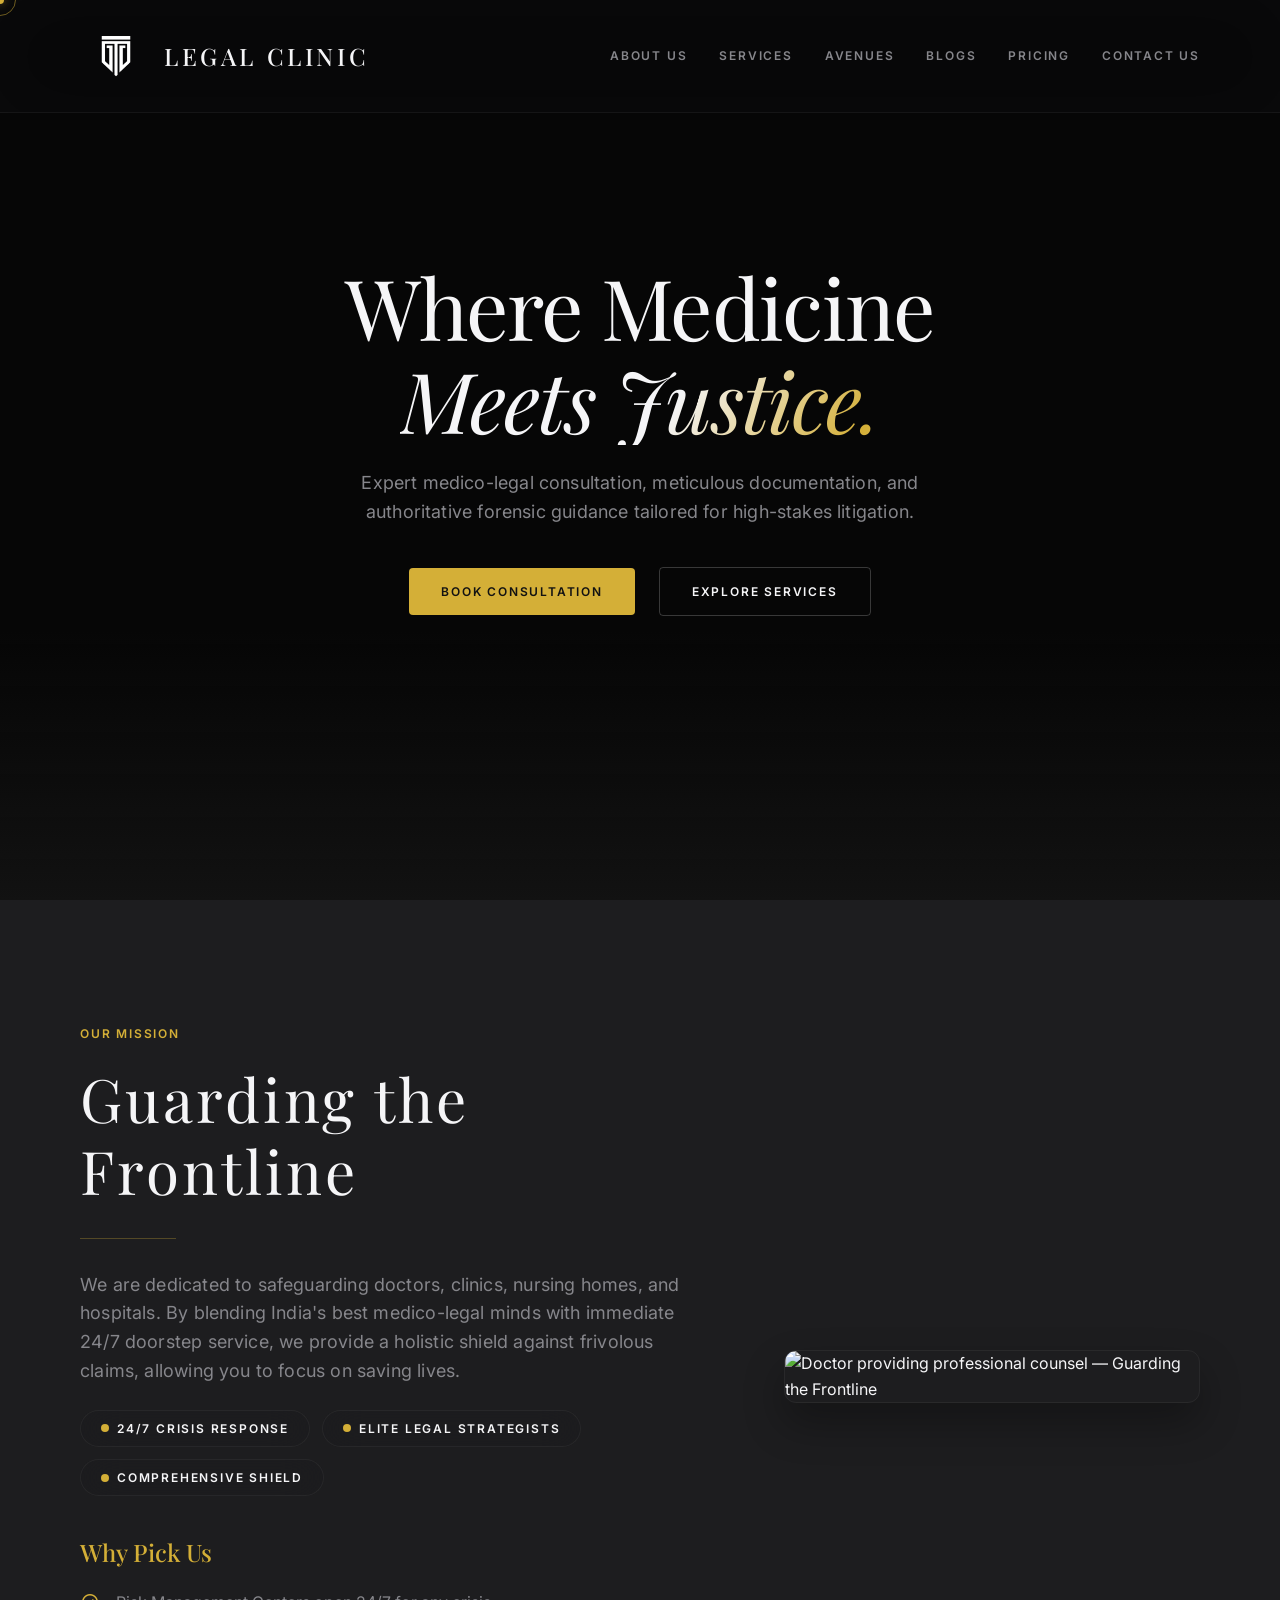
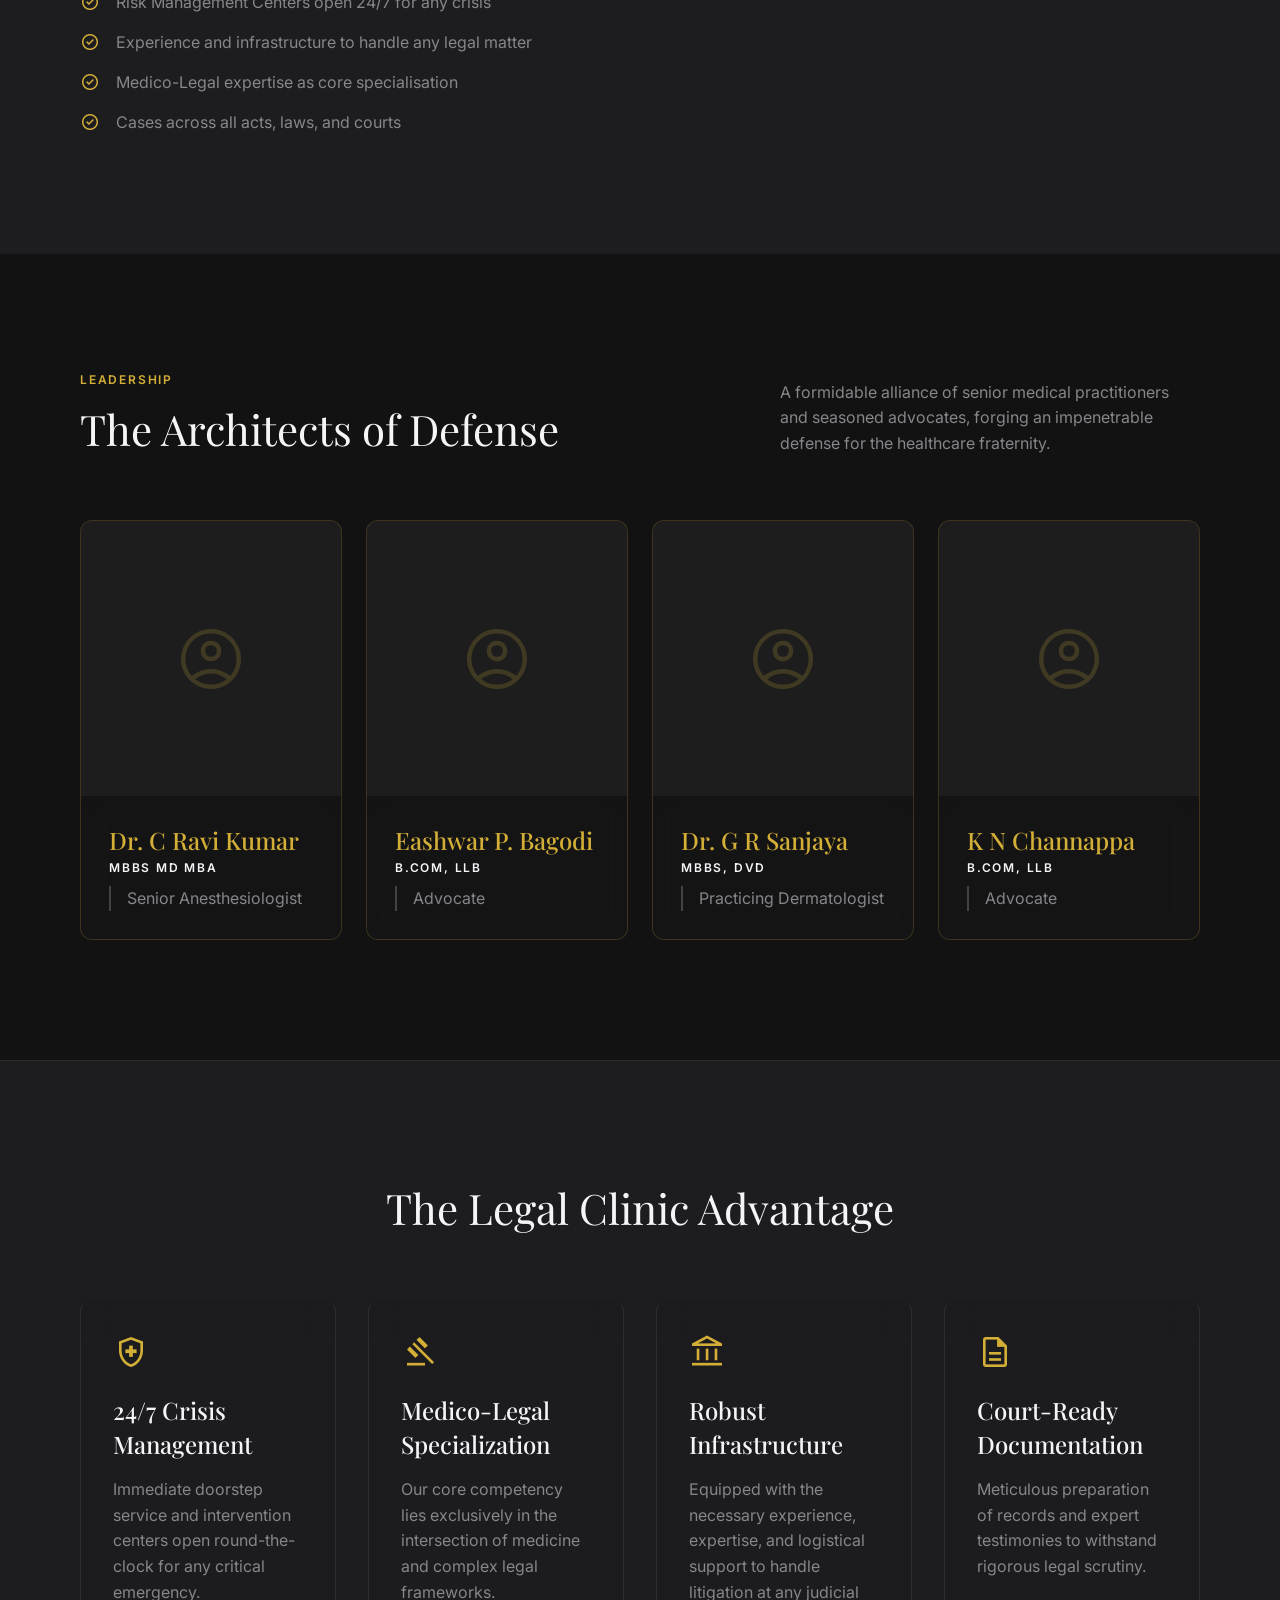
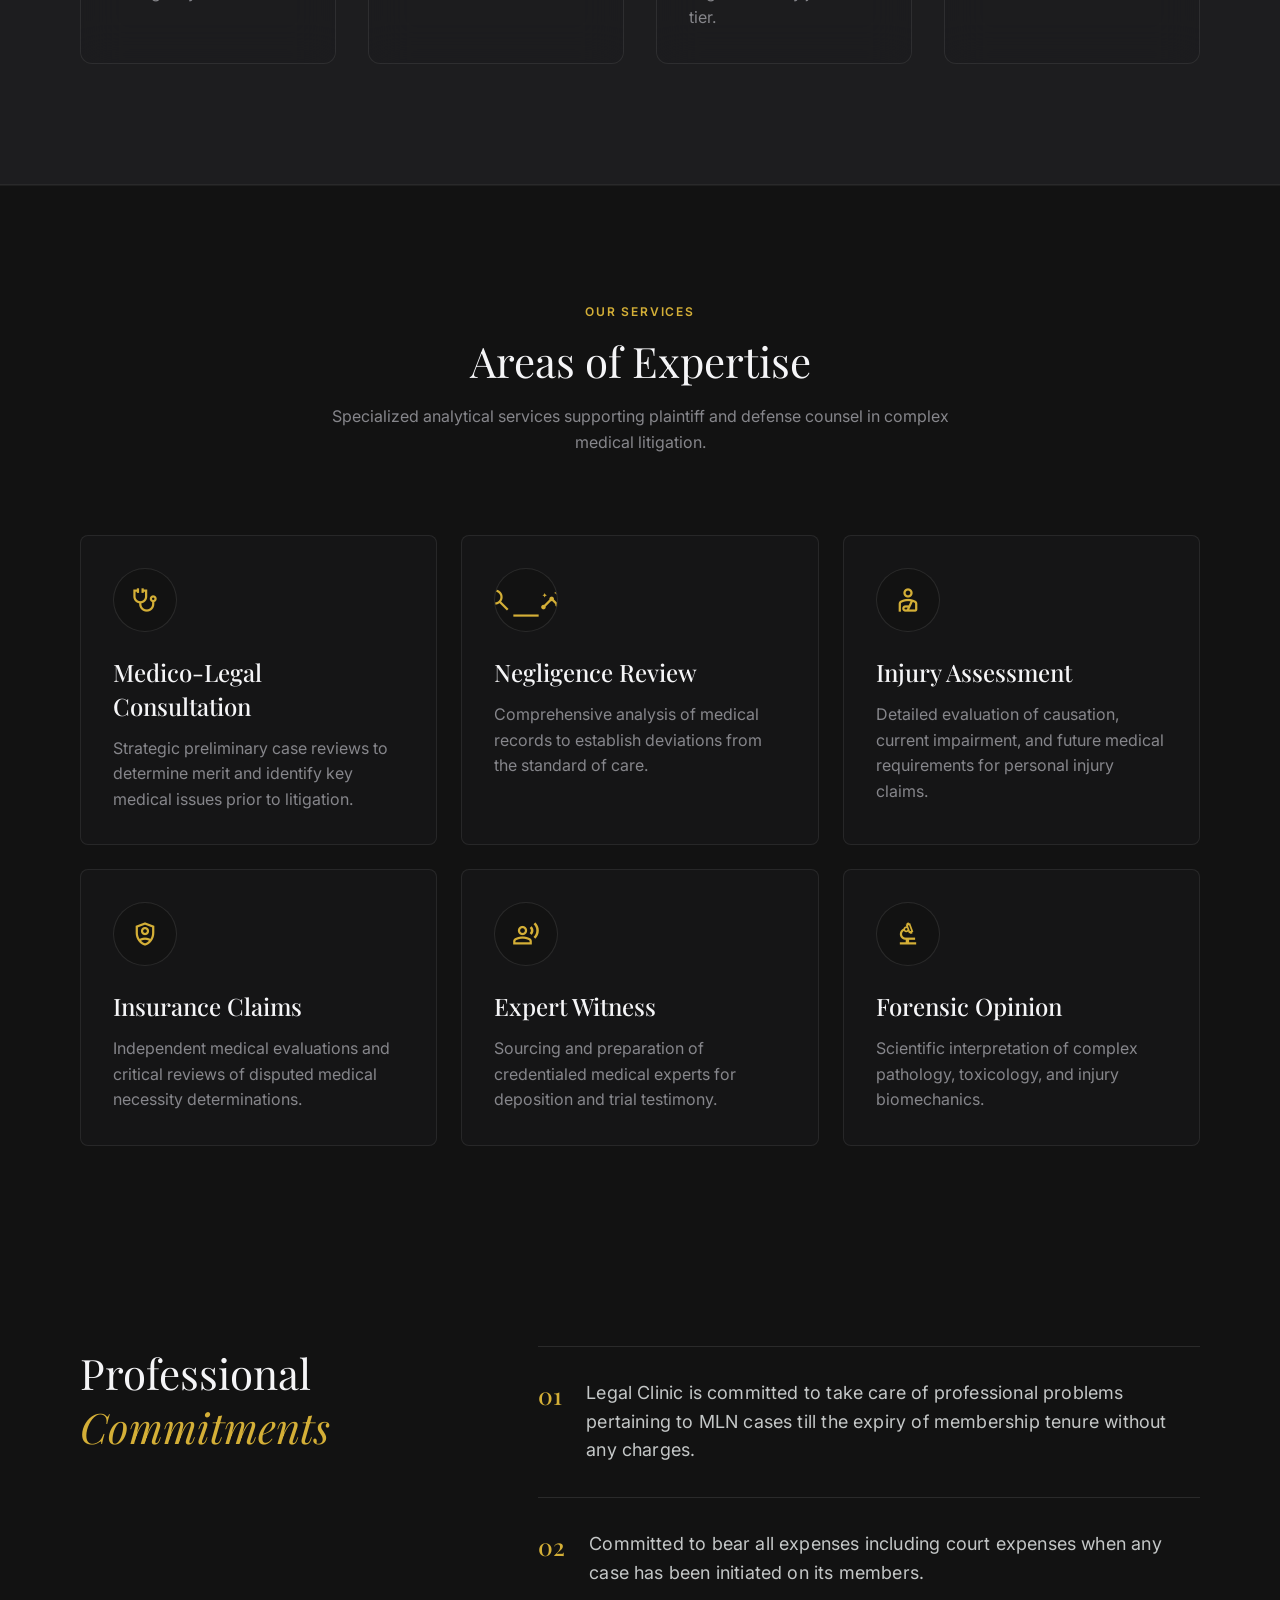
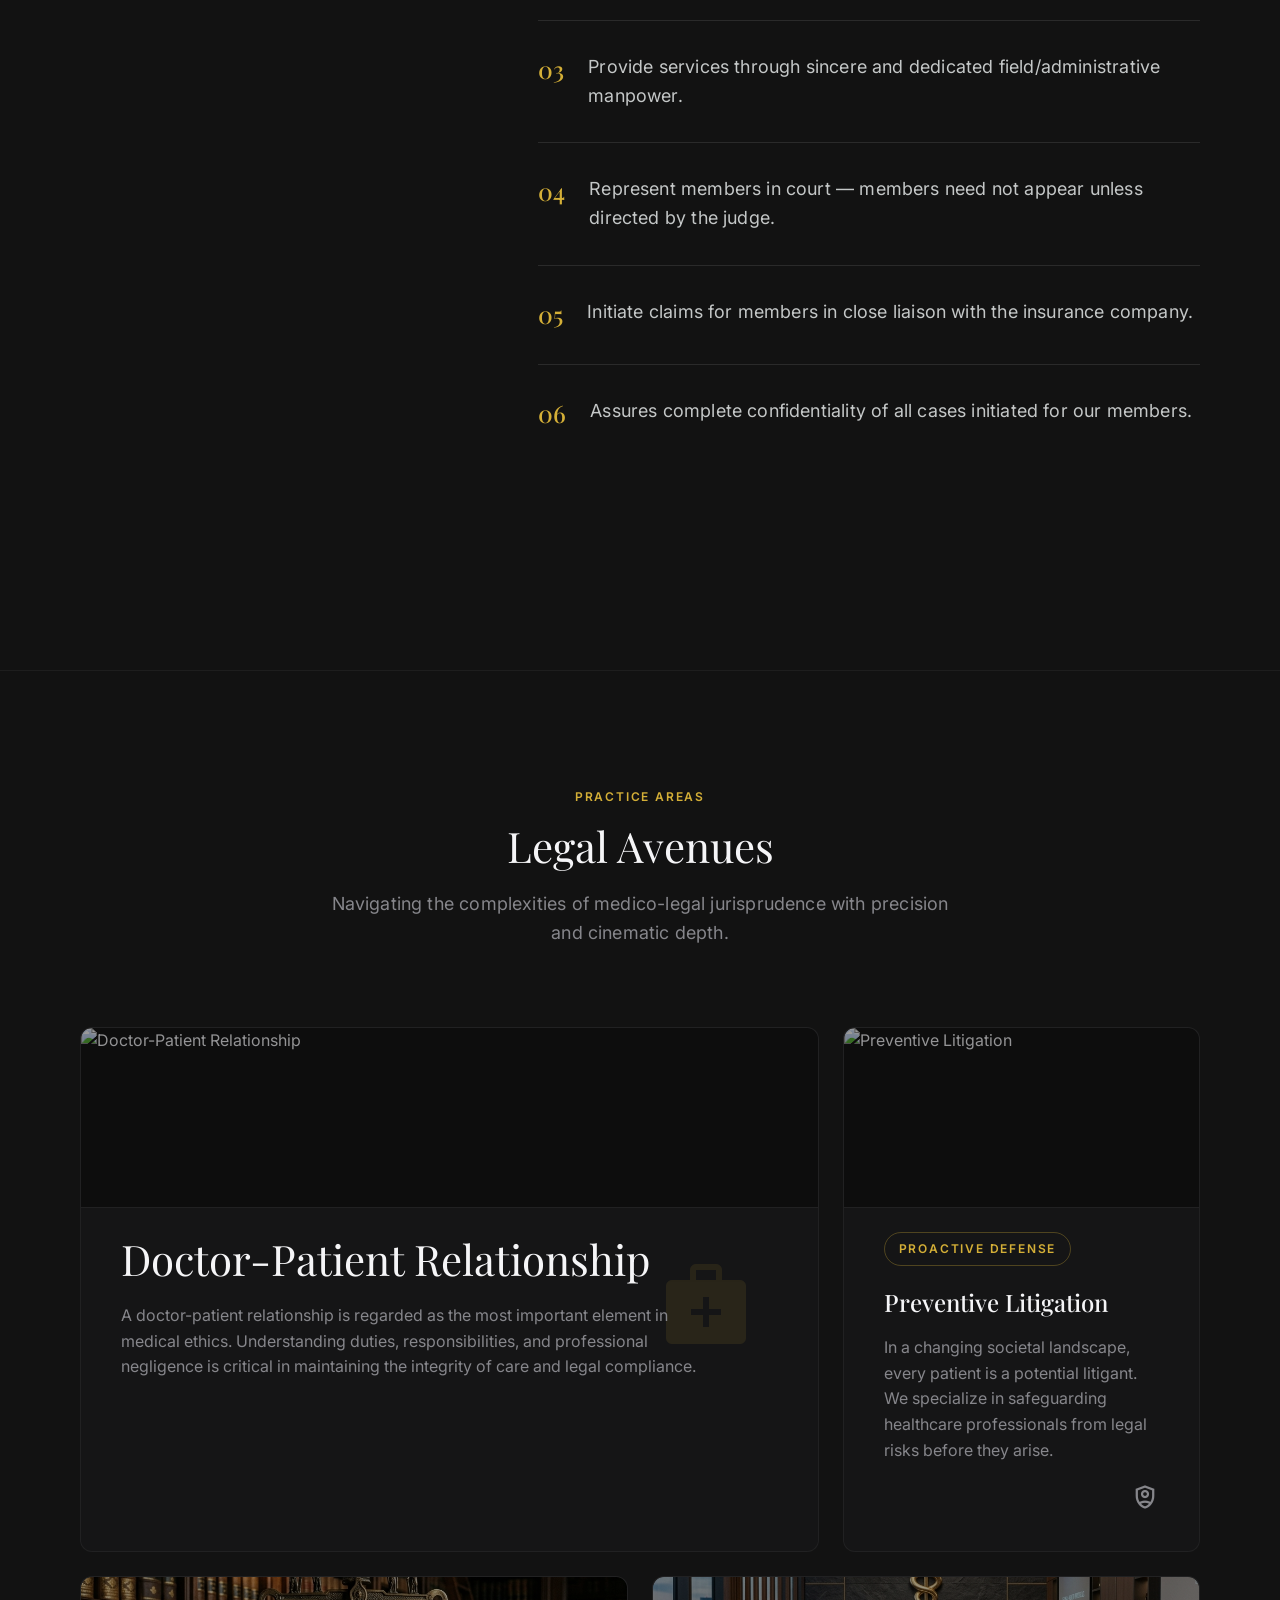
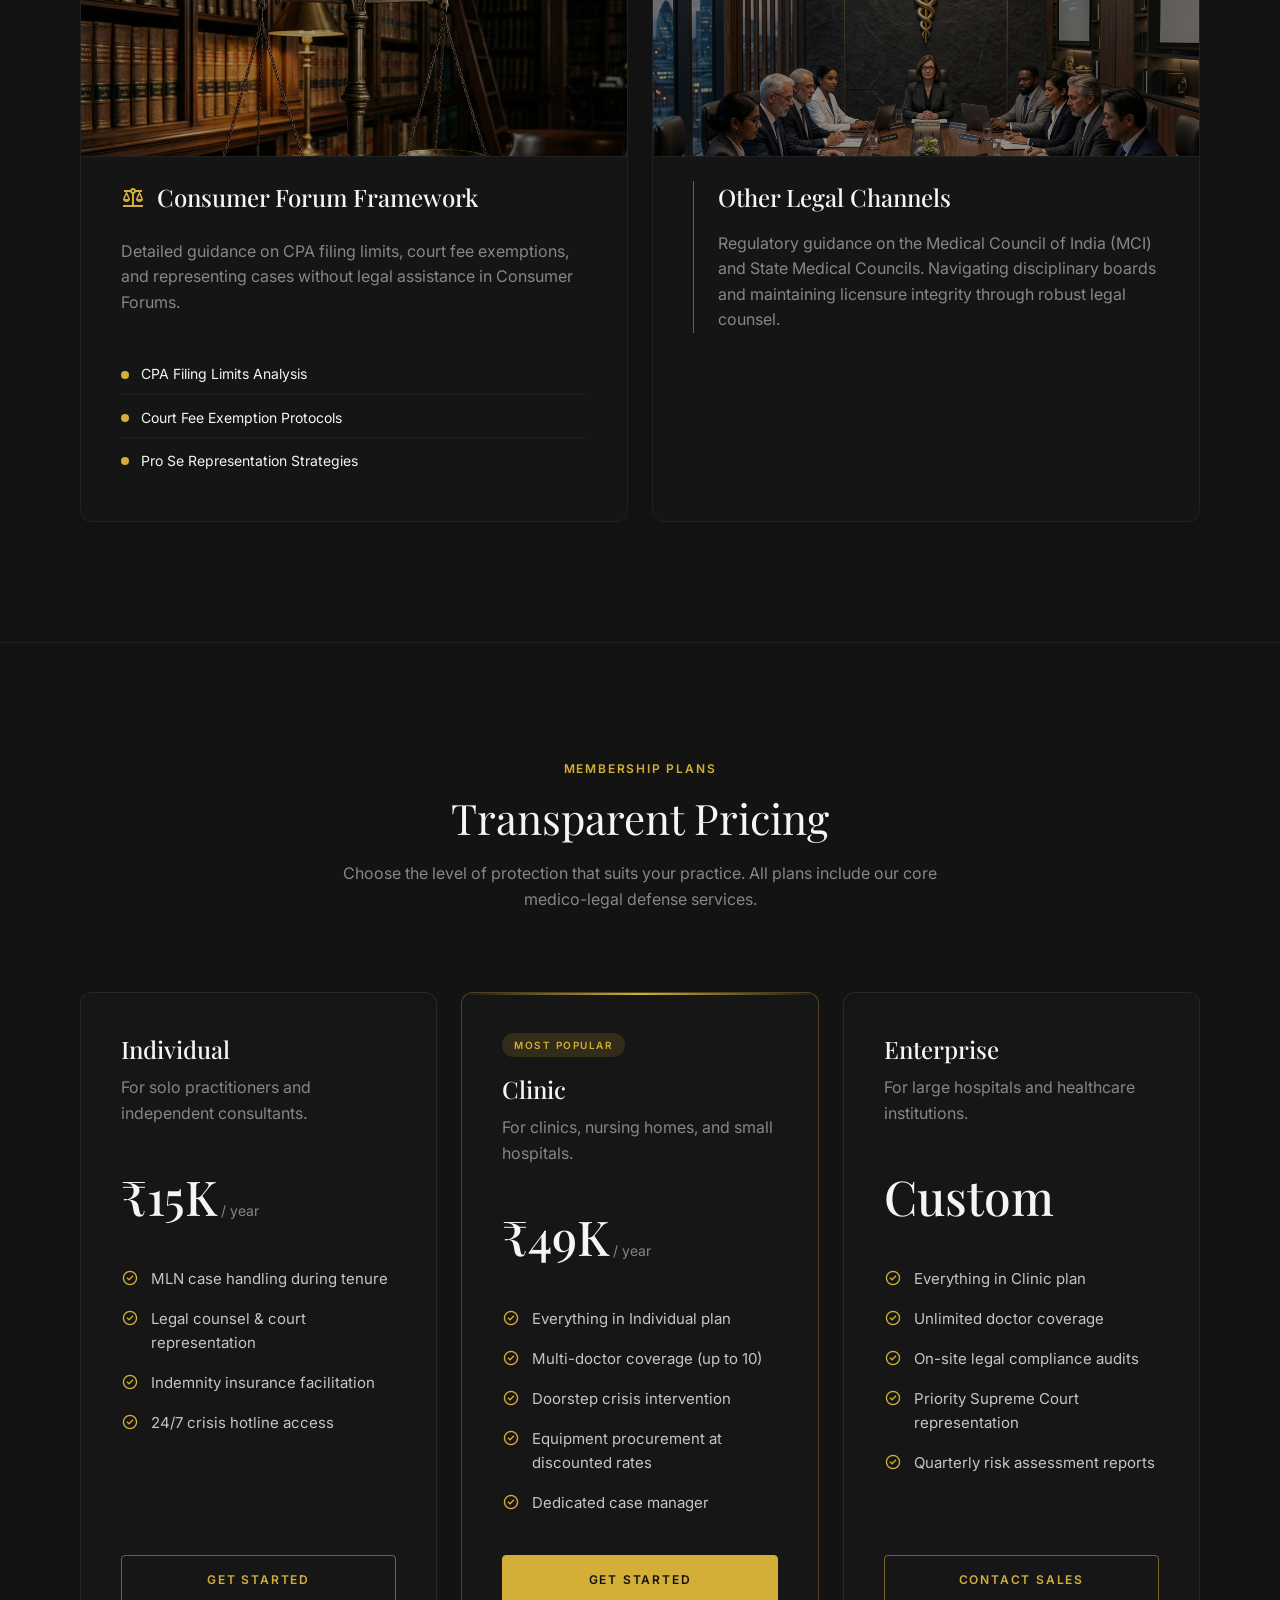
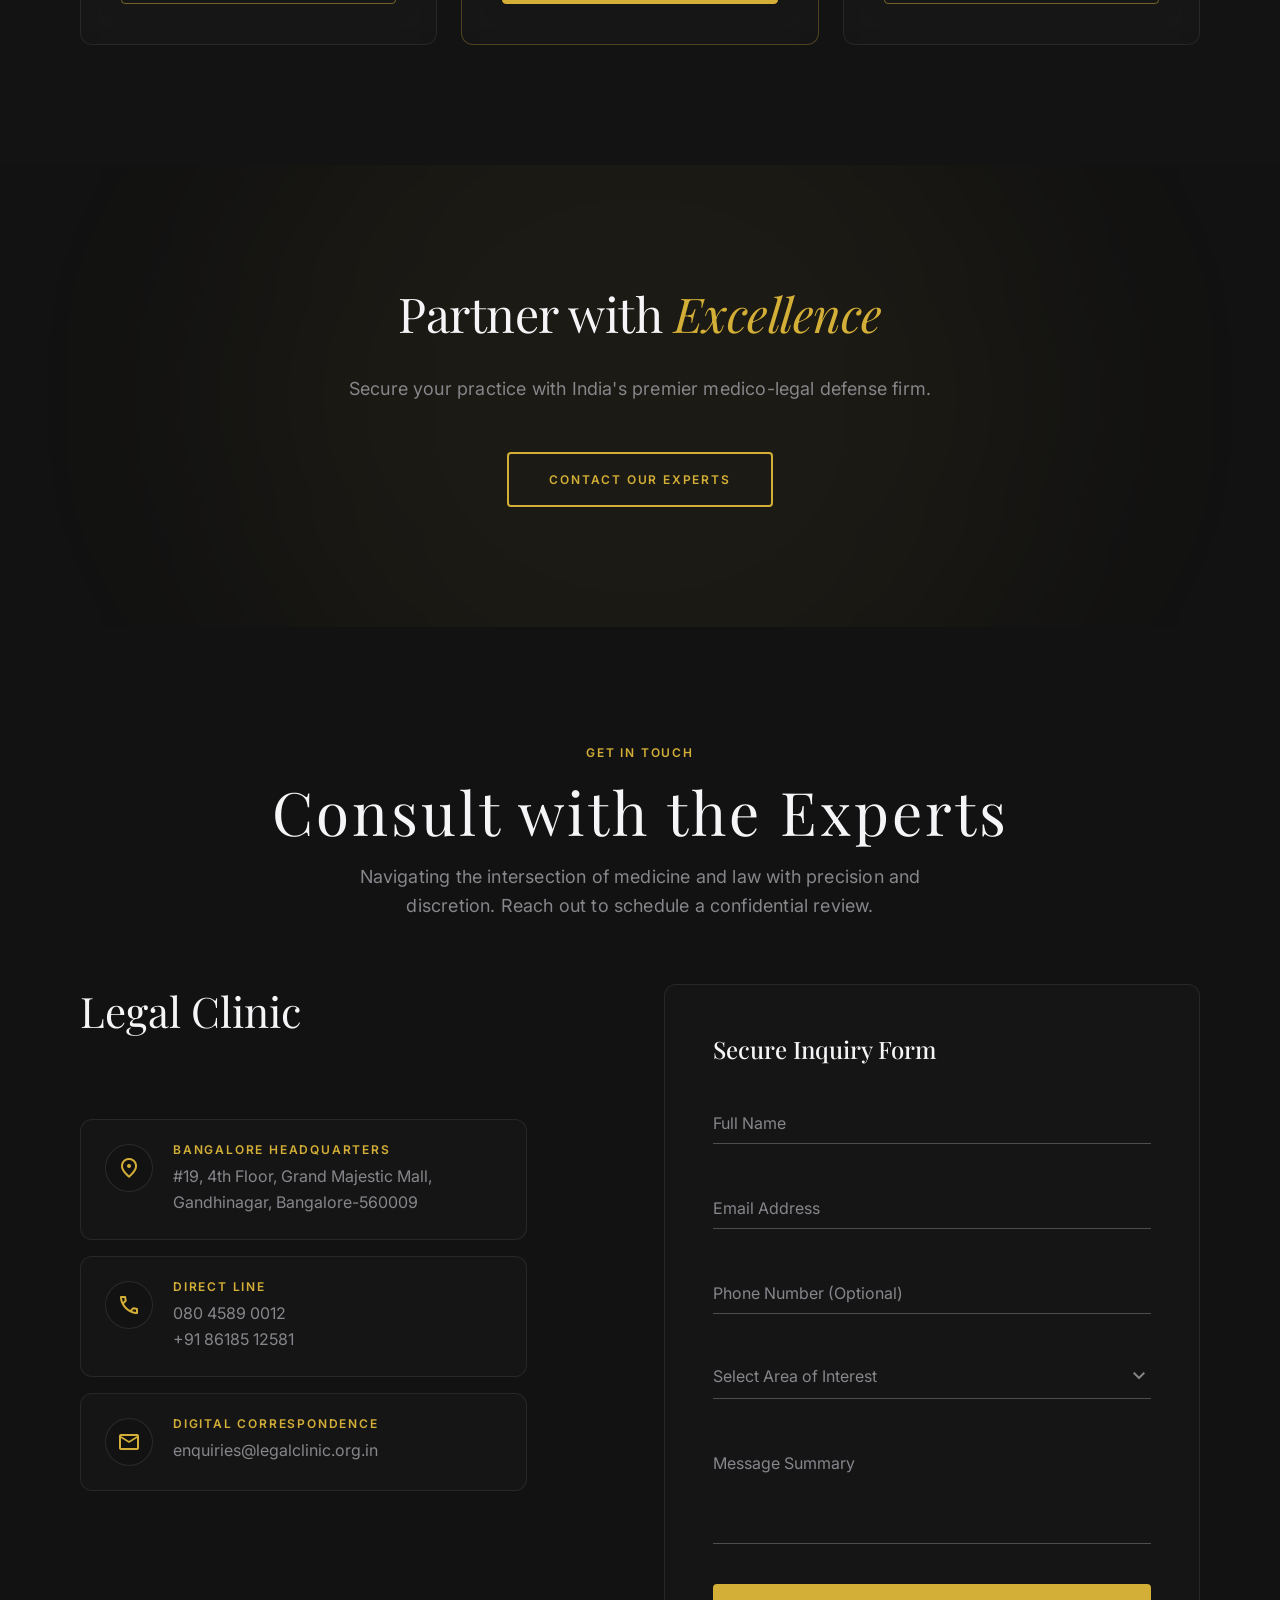
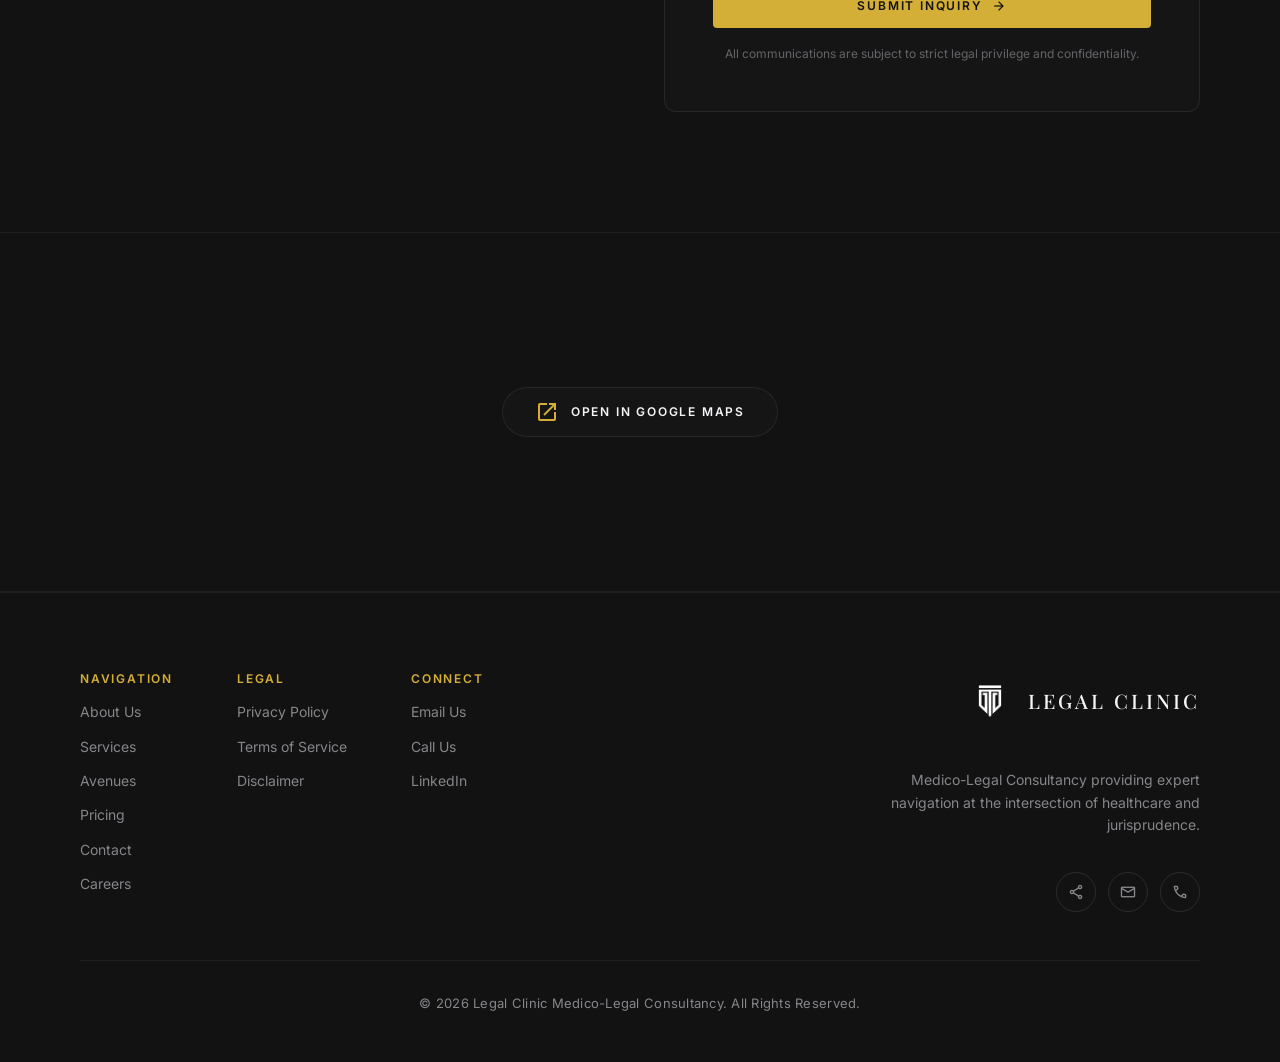
==== index.html @ f7caf119 "Add files via upload" ====
<!DOCTYPE html>
<html lang="en" class="dark">
<head>
  <meta charset="UTF-8">
  <meta name="viewport" content="width=device-width, initial-scale=1.0">
  <title>Legal Clinic | Medico-Legal Consultancy — Where Medicine Meets Justice</title>
  <meta name="description" content="Expert medico-legal consultation, meticulous documentation, and authoritative forensic guidance tailored for high-stakes litigation. India's premier medico-legal defense firm.">
  <link rel="stylesheet" href="style.css">
</head>
<body>

  <!-- Custom Cursor -->
  <div class="custom-cursor" id="custom-cursor"></div>
  <div class="custom-cursor-follower" id="custom-cursor-follower"></div>

  <!-- ============ NAVIGATION ============ -->
  <nav class="nav" id="main-nav">
    <div class="nav__inner">
      <a href="#" class="nav__logo interactive">
        <img src="logo.png" alt="Legal Clinic Logo" class="nav__logo-img">
        <span>Legal Clinic</span>
      </a>
      <div class="nav__links">
        <a href="#about" class="nav__link interactive">About Us</a>
        <a href="#services" class="nav__link interactive">Services</a>
        <a href="#avenues" class="nav__link interactive">Avenues</a>
        <a href="#" class="nav__link interactive" title="Blog coming soon">Blogs</a>
        <a href="#pricing" class="nav__link interactive">Pricing</a>
        <a href="#contact" class="nav__link interactive">Contact Us</a>
      </div>
      <button class="nav__mobile-toggle interactive" id="mobile-toggle" aria-label="Open menu">
        <span class="material-symbols-outlined">menu</span>
      </button>
    </div>
  </nav>

  <!-- Mobile Menu -->
  <div class="mobile-menu" id="mobile-menu">
    <button class="mobile-menu__close interactive" id="mobile-close" aria-label="Close menu">
      <span class="material-symbols-outlined">close</span>
    </button>
    <a href="#about" class="mobile-menu__link interactive">About Us</a>
    <a href="#services" class="mobile-menu__link interactive">Services</a>
    <a href="#avenues" class="mobile-menu__link interactive">Avenues</a>
    <a href="#" class="mobile-menu__link interactive" title="Blog coming soon">Blogs</a>
    <a href="#pricing" class="mobile-menu__link interactive">Pricing</a>
    <a href="#contact" class="mobile-menu__link interactive">Contact Us</a>
  </div>

  <!-- ============ HERO SECTION ============ -->
  <section class="hero" id="hero">
    <div class="hero__bg">
      <div class="cinematic-mask" style="width:100%;height:100%;">
        <img id="hero-bg" src="https://legalclinic.org.in/assets/images/banner.jpg" alt="Medico-legal clinic banner background with scale of justice and stethoscope">
      </div>
    </div>
    <div class="hero__overlay"></div>
    <div class="hero__content">
      <h1 class="font-display-lg-mobile hero__title fade-up" id="hero-title">
        Where Medicine <br><span class="italic">Meets Justice.</span>
      </h1>
      <p class="font-body-lg hero__subtitle fade-up" style="transition-delay: 200ms;">
        Expert medico-legal consultation, meticulous documentation, and authoritative forensic guidance tailored for high-stakes litigation.
      </p>
      <div class="hero__actions fade-up" style="transition-delay: 400ms;">
        <a href="#contact" class="btn btn--primary interactive">Book Consultation</a>
        <a href="#services" class="btn btn--outline interactive">Explore Services</a>
      </div>
    </div>
  </section>

  <!-- ============ ETHOS SECTION ============ -->
  <section class="ethos" id="about">
    <div class="container">
      <div class="ethos__grid">
        <!-- Left Column: Content -->
        <div class="ethos__content fade-up">
          <span class="font-label-md text-gold">Our Mission</span>
          <h2 class="font-headline-xl text-off-white" style="margin-top:16px;">Guarding the Frontline</h2>
          <div class="ethos__divider"></div>
          <p class="font-body-lg text-muted" style="margin-bottom:24px;">
            We are dedicated to safeguarding doctors, clinics, nursing homes, and hospitals. By blending India's best medico-legal minds with immediate 24/7 doorstep service, we provide a holistic shield against frivolous claims, allowing you to focus on saving lives.
          </p>
          <div class="ethos__pills" style="margin-bottom:40px;">
            <span class="pill glass-panel"><span class="pill__dot"></span>24/7 Crisis Response</span>
            <span class="pill glass-panel"><span class="pill__dot"></span>Elite Legal Strategists</span>
            <span class="pill glass-panel"><span class="pill__dot"></span>Comprehensive Shield</span>
          </div>

          <!-- Why Pick Us Sub-Block -->
          <div class="why-pick-us">
            <h3 class="font-headline-sm text-gold" style="margin-bottom:20px;">Why Pick Us</h3>
            <ul class="why-pick-us__list">
              <li class="why-pick-us__item">
                <span class="material-symbols-outlined text-gold">check_circle</span>
                <span>Risk Management Centers open 24/7 for any crisis</span>
              </li>
              <li class="why-pick-us__item">
                <span class="material-symbols-outlined text-gold">check_circle</span>
                <span>Experience and infrastructure to handle any legal matter</span>
              </li>
              <li class="why-pick-us__item">
                <span class="material-symbols-outlined text-gold">check_circle</span>
                <span>Medico-Legal expertise as core specialisation</span>
              </li>
              <li class="why-pick-us__item">
                <span class="material-symbols-outlined text-gold">check_circle</span>
                <span>Cases across all acts, laws, and courts</span>
              </li>
            </ul>
          </div>
        </div>

        <!-- Right Column: Image -->
        <div class="ethos__image-wrapper fade-up" style="transition-delay:200ms;">
          <img src="https://legalclinic.org.in/assets/images/about-img.png" alt="Doctor providing professional counsel — Guarding the Frontline" class="ethos__image">
        </div>
      </div>
    </div>
  </section>

  <!-- ============ TEAM SECTION ============ -->
  <section class="team" id="team">
    <div class="container">
      <div class="team__header fade-up">
        <div>
          <span class="font-label-md text-gold" style="display:block;margin-bottom:16px;">Leadership</span>
          <h2 class="font-headline-lg text-off-white">The Architects of Defense</h2>
        </div>
        <p class="font-body-md">A formidable alliance of senior medical practitioners and seasoned advocates, forging an impenetrable defense for the healthcare fraternity.</p>
      </div>
      <div class="team__grid">
        <!-- Team Member 1 -->
        <div class="team-card glass-panel fade-up interactive">
          <div class="team-card__avatar">
            <span class="material-symbols-outlined">account_circle</span>
          </div>
          <div class="team-card__info">
            <h3 class="font-headline-sm team-card__name">Dr. C Ravi Kumar</h3>
            <p class="font-label-md team-card__quals">MBBS MD MBA</p>
            <p class="font-body-md team-card__role">Senior Anesthesiologist</p>
          </div>
        </div>
        <!-- Team Member 2 -->
        <div class="team-card glass-panel fade-up interactive" style="transition-delay:100ms;">
          <div class="team-card__avatar">
            <span class="material-symbols-outlined">account_circle</span>
          </div>
          <div class="team-card__info">
            <h3 class="font-headline-sm team-card__name">Eashwar P. Bagodi</h3>
            <p class="font-label-md team-card__quals">B.Com, LLB</p>
            <p class="font-body-md team-card__role">Advocate</p>
          </div>
        </div>
        <!-- Team Member 3 -->
        <div class="team-card glass-panel fade-up interactive" style="transition-delay:200ms;">
          <div class="team-card__avatar">
            <span class="material-symbols-outlined">account_circle</span>
          </div>
          <div class="team-card__info">
            <h3 class="font-headline-sm team-card__name">Dr. G R Sanjaya</h3>
            <p class="font-label-md team-card__quals">MBBS, DVD</p>
            <p class="font-body-md team-card__role">Practicing Dermatologist</p>
          </div>
        </div>
        <!-- Team Member 4 -->
        <div class="team-card glass-panel fade-up interactive" style="transition-delay:300ms;">
          <div class="team-card__avatar">
            <span class="material-symbols-outlined">account_circle</span>
          </div>
          <div class="team-card__info">
            <h3 class="font-headline-sm team-card__name">K N Channappa</h3>
            <p class="font-label-md team-card__quals">B.Com, LLB</p>
            <p class="font-body-md team-card__role">Advocate</p>
          </div>
        </div>
      </div>
    </div>
  </section>

  <!-- ============ ADVANTAGE SECTION ============ -->
  <section class="advantage">
    <div class="container">
      <div class="advantage__header fade-up">
        <h2 class="font-headline-lg text-off-white">The Legal Clinic Advantage</h2>
      </div>
      <div class="advantage__grid">
        <div class="advantage-card glass-panel fade-up">
          <span class="material-symbols-outlined" style="font-variation-settings:'FILL' 0;">health_and_safety</span>
          <h4 class="font-headline-sm text-off-white advantage-card__title">24/7 Crisis Management</h4>
          <p class="font-body-md advantage-card__desc">Immediate doorstep service and intervention centers open round-the-clock for any critical emergency.</p>
        </div>
        <div class="advantage-card glass-panel fade-up" style="transition-delay:100ms;">
          <span class="material-symbols-outlined" style="font-variation-settings:'FILL' 0;">gavel</span>
          <h4 class="font-headline-sm text-off-white advantage-card__title">Medico-Legal Specialization</h4>
          <p class="font-body-md advantage-card__desc">Our core competency lies exclusively in the intersection of medicine and complex legal frameworks.</p>
        </div>
        <div class="advantage-card glass-panel fade-up" style="transition-delay:200ms;">
          <span class="material-symbols-outlined" style="font-variation-settings:'FILL' 0;">account_balance</span>
          <h4 class="font-headline-sm text-off-white advantage-card__title">Robust Infrastructure</h4>
          <p class="font-body-md advantage-card__desc">Equipped with the necessary experience, expertise, and logistical support to handle litigation at any judicial tier.</p>
        </div>
        <div class="advantage-card glass-panel fade-up" style="transition-delay:300ms;">
          <span class="material-symbols-outlined" style="font-variation-settings:'FILL' 0;">description</span>
          <h4 class="font-headline-sm text-off-white advantage-card__title">Court-Ready Documentation</h4>
          <p class="font-body-md advantage-card__desc">Meticulous preparation of records and expert testimonies to withstand rigorous legal scrutiny.</p>
        </div>
      </div>
    </div>
  </section>

  <!-- ============ SERVICES SECTION ============ -->
  <section class="services" id="services">
    <div class="container">
      <div class="services__header fade-up">
        <span class="font-label-md text-gold" style="display:block;margin-bottom:16px;">Our Services</span>
        <h2 class="font-headline-lg text-off-white floating-text">Areas of Expertise</h2>
        <p class="font-body-md">Specialized analytical services supporting plaintiff and defense counsel in complex medical litigation.</p>
      </div>
      <div class="services__grid">
        <!-- Service 1 -->
        <div class="service-card glass-panel fade-up interactive" style="transition-delay:100ms;">
          <div class="service-card__icon">
            <span class="material-symbols-outlined" style="font-variation-settings:'FILL' 0;">stethoscope</span>
          </div>
          <h3 class="font-headline-sm text-off-white service-card__title">Medico-Legal Consultation</h3>
          <p class="font-body-md service-card__desc">Strategic preliminary case reviews to determine merit and identify key medical issues prior to litigation.</p>
        </div>
        <!-- Service 2 -->
        <div class="service-card glass-panel fade-up interactive" style="transition-delay:200ms;">
          <div class="service-card__icon">
            <span class="material-symbols-outlined" style="font-variation-settings:'FILL' 0;">search_insights</span>
          </div>
          <h3 class="font-headline-sm text-off-white service-card__title">Negligence Review</h3>
          <p class="font-body-md service-card__desc">Comprehensive analysis of medical records to establish deviations from the standard of care.</p>
        </div>
        <!-- Service 3 -->
        <div class="service-card glass-panel fade-up interactive" style="transition-delay:300ms;">
          <div class="service-card__icon">
            <span class="material-symbols-outlined" style="font-variation-settings:'FILL' 0;">personal_injury</span>
          </div>
          <h3 class="font-headline-sm text-off-white service-card__title">Injury Assessment</h3>
          <p class="font-body-md service-card__desc">Detailed evaluation of causation, current impairment, and future medical requirements for personal injury claims.</p>
        </div>
        <!-- Service 4 -->
        <div class="service-card glass-panel fade-up interactive" style="transition-delay:400ms;">
          <div class="service-card__icon">
            <span class="material-symbols-outlined" style="font-variation-settings:'FILL' 0;">shield_person</span>
          </div>
          <h3 class="font-headline-sm text-off-white service-card__title">Insurance Claims</h3>
          <p class="font-body-md service-card__desc">Independent medical evaluations and critical reviews of disputed medical necessity determinations.</p>
        </div>
        <!-- Service 5 -->
        <div class="service-card glass-panel fade-up interactive" style="transition-delay:500ms;">
          <div class="service-card__icon">
            <span class="material-symbols-outlined" style="font-variation-settings:'FILL' 0;">record_voice_over</span>
          </div>
          <h3 class="font-headline-sm text-off-white service-card__title">Expert Witness</h3>
          <p class="font-body-md service-card__desc">Sourcing and preparation of credentialed medical experts for deposition and trial testimony.</p>
        </div>
        <!-- Service 6 -->
        <div class="service-card glass-panel fade-up interactive" style="transition-delay:600ms;">
          <div class="service-card__icon">
            <span class="material-symbols-outlined" style="font-variation-settings:'FILL' 0;">biotech</span>
          </div>
          <h3 class="font-headline-sm text-off-white service-card__title">Forensic Opinion</h3>
          <p class="font-body-md service-card__desc">Scientific interpretation of complex pathology, toxicology, and injury biomechanics.</p>
        </div>
      </div>

      <!-- Commitments -->
      <div class="commitments" style="margin-top: 80px;">
        <div class="commitments__grid">
          <div class="commitments__heading fade-up">
            <h2 class="font-headline-lg text-off-white">Professional <br><span class="italic">Commitments</span></h2>
          </div>
          <div style="display:flex;flex-direction:column;gap:32px;">
            <div class="commitment-item fade-up">
              <span class="font-headline-sm commitment-item__number">01</span>
              <p class="font-body-lg commitment-item__text">Legal Clinic is committed to take care of professional problems pertaining to MLN cases till the expiry of membership tenure without any charges.</p>
            </div>
            <div class="commitment-item fade-up" style="transition-delay:100ms;">
              <span class="font-headline-sm commitment-item__number">02</span>
              <p class="font-body-lg commitment-item__text">Committed to bear all expenses including court expenses when any case has been initiated on its members.</p>
            </div>
            <div class="commitment-item fade-up" style="transition-delay:200ms;">
              <span class="font-headline-sm commitment-item__number">03</span>
              <p class="font-body-lg commitment-item__text">Provide services through sincere and dedicated field/administrative manpower.</p>
            </div>
            <div class="commitment-item fade-up" style="transition-delay:300ms;">
              <span class="font-headline-sm commitment-item__number">04</span>
              <p class="font-body-lg commitment-item__text">Represent members in court — members need not appear unless directed by the judge.</p>
            </div>
            <div class="commitment-item fade-up" style="transition-delay:400ms;">
              <span class="font-headline-sm commitment-item__number">05</span>
              <p class="font-body-lg commitment-item__text">Initiate claims for members in close liaison with the insurance company.</p>
            </div>
            <div class="commitment-item fade-up" style="transition-delay:500ms;">
              <span class="font-headline-sm commitment-item__number">06</span>
              <p class="font-body-lg commitment-item__text">Assures complete confidentiality of all cases initiated for our members.</p>
            </div>
          </div>
        </div>
      </div>
    </div>
  </section>

  <!-- ============ AVENUES SECTION ============ -->
  <section class="avenues" id="avenues">
    <div class="container">
      <div class="avenues__header fade-up">
        <span class="font-label-md text-gold" style="display:block;margin-bottom:16px;">Practice Areas</span>
        <h2 class="font-headline-lg text-off-white floating-text">Legal Avenues</h2>
        <p class="font-body-lg text-muted" style="max-width:640px;margin:16px auto 0;">Navigating the complexities of medico-legal jurisprudence with precision and cinematic depth.</p>
      </div>
      <div class="avenues__grid">
        <!-- Block 1 — Wide -->
        <div class="avenue-card avenue-card--wide fade-up interactive">
          <div class="avenue-card__image-wrapper">
            <img src="https://legalclinic.org.in/assets/images/avenues.png" alt="Doctor-Patient Relationship" class="avenue-card__image">
            <div class="avenue-card__image-overlay"></div>
          </div>
          <div class="avenue-card__content">
            <span class="material-symbols-outlined avenue-card__bg-icon" style="font-variation-settings:'FILL' 1;">medical_services</span>
            <h2 class="font-headline-lg text-off-white avenue-card__title" style="position:relative;z-index:1;">Doctor-Patient Relationship</h2>
            <p class="font-body-md avenue-card__desc" style="max-width:600px;position:relative;z-index:1;">A doctor-patient relationship is regarded as the most important element in medical ethics. Understanding duties, responsibilities, and professional negligence is critical in maintaining the integrity of care and legal compliance.</p>
          </div>
        </div>

        <!-- Block 2 — Narrow -->
        <div class="avenue-card avenue-card--narrow fade-up interactive" style="transition-delay:100ms;">
          <div class="avenue-card__image-wrapper">
            <img src="https://legalclinic.org.in/assets/images/avenues1.png" alt="Preventive Litigation" class="avenue-card__image">
            <div class="avenue-card__image-overlay"></div>
          </div>
          <div class="avenue-card__content flex-space-between">
            <div>
              <span class="tag" style="margin-bottom:20px;">Proactive Defense</span>
              <h3 class="font-headline-sm text-off-white avenue-card__title">Preventive Litigation</h3>
              <p class="font-body-md avenue-card__desc">In a changing societal landscape, every patient is a potential litigant. We specialize in safeguarding healthcare professionals from legal risks before they arise.</p>
            </div>
            <span class="material-symbols-outlined text-muted" style="font-size:28px;align-self:flex-end;font-variation-settings:'FILL' 0;margin-top:20px;">shield_person</span>
          </div>
        </div>

        <!-- Block 3 — Half -->
        <div class="avenue-card avenue-card--half fade-up interactive" style="transition-delay:200ms;">
          <div class="avenue-card__image-wrapper">
            <img src="consumer_forum.png" alt="Consumer Forum Framework" class="avenue-card__image">
            <div class="avenue-card__image-overlay"></div>
          </div>
          <div class="avenue-card__content">
            <div class="avenue-card__icon-title">
              <span class="material-symbols-outlined">balance</span>
              <h3 class="font-headline-sm text-off-white">Consumer Forum Framework</h3>
            </div>
            <p class="font-body-md avenue-card__desc" style="margin-bottom:24px;">Detailed guidance on CPA filing limits, court fee exemptions, and representing cases without legal assistance in Consumer Forums.</p>
            <div class="avenue-card__list">
              <div class="avenue-card__list-item"><span class="avenue-card__list-dot"></span>CPA Filing Limits Analysis</div>
              <div class="avenue-card__list-item"><span class="avenue-card__list-dot"></span>Court Fee Exemption Protocols</div>
              <div class="avenue-card__list-item"><span class="avenue-card__list-dot"></span>Pro Se Representation Strategies</div>
            </div>
          </div>
        </div>

        <!-- Block 4 — Half -->
        <div class="avenue-card avenue-card--half fade-up interactive" style="transition-delay:300ms;">
          <div class="avenue-card__image-wrapper">
            <img src="medical_council.png" alt="Other Legal Channels" class="avenue-card__image">
            <div class="avenue-card__image-overlay"></div>
          </div>
          <div class="avenue-card__content">
            <div class="avenue-card__border-left">
              <h3 class="font-headline-sm text-off-white avenue-card__title">Other Legal Channels</h3>
              <p class="font-body-md avenue-card__desc">Regulatory guidance on the Medical Council of India (MCI) and State Medical Councils. Navigating disciplinary boards and maintaining licensure integrity through robust legal counsel.</p>
            </div>
          </div>
        </div>
      </div>
    </div>
  </section>

  <!-- ============ PRICING SECTION ============ -->
  <section class="pricing" id="pricing">
    <div class="container">
      <div class="pricing__header fade-up">
        <span class="font-label-md text-gold" style="display:block;margin-bottom:16px;">Membership Plans</span>
        <h2 class="font-headline-lg text-off-white floating-text">Transparent Pricing</h2>
        <p class="font-body-md text-muted" style="max-width:640px;margin:16px auto 0;">Choose the level of protection that suits your practice. All plans include our core medico-legal defense services.</p>
      </div>
      <div class="pricing__grid">
        <!-- Plan 1 -->
        <div class="pricing-card glass-panel fade-up interactive">
          <h3 class="font-headline-sm pricing-card__name">Individual</h3>
          <p class="font-body-md pricing-card__desc">For solo practitioners and independent consultants.</p>
          <div class="pricing-card__price">
            <span class="pricing-card__amount">₹15K</span>
            <span class="pricing-card__period">/ year</span>
          </div>
          <div class="pricing-card__features">
            <div class="pricing-card__feature">
              <span class="material-symbols-outlined">check_circle</span>
              <span>MLN case handling during tenure</span>
            </div>
            <div class="pricing-card__feature">
              <span class="material-symbols-outlined">check_circle</span>
              <span>Legal counsel & court representation</span>
            </div>
            <div class="pricing-card__feature">
              <span class="material-symbols-outlined">check_circle</span>
              <span>Indemnity insurance facilitation</span>
            </div>
            <div class="pricing-card__feature">
              <span class="material-symbols-outlined">check_circle</span>
              <span>24/7 crisis hotline access</span>
            </div>
          </div>
          <a href="#contact" class="pricing-card__cta interactive">Get Started</a>
        </div>
        <!-- Plan 2 — Featured -->
        <div class="pricing-card pricing-card--featured glass-panel fade-up interactive" style="transition-delay:100ms;">
          <span class="pricing-card__badge">Most Popular</span>
          <h3 class="font-headline-sm pricing-card__name">Clinic</h3>
          <p class="font-body-md pricing-card__desc">For clinics, nursing homes, and small hospitals.</p>
          <div class="pricing-card__price">
            <span class="pricing-card__amount">₹50K</span>
            <span class="pricing-card__period">/ year</span>
          </div>
          <div class="pricing-card__features">
            <div class="pricing-card__feature">
              <span class="material-symbols-outlined">check_circle</span>
              <span>Everything in Individual plan</span>
            </div>
            <div class="pricing-card__feature">
              <span class="material-symbols-outlined">check_circle</span>
              <span>Multi-doctor coverage (up to 10)</span>
            </div>
            <div class="pricing-card__feature">
              <span class="material-symbols-outlined">check_circle</span>
              <span>Doorstep crisis intervention</span>
            </div>
            <div class="pricing-card__feature">
              <span class="material-symbols-outlined">check_circle</span>
              <span>Equipment procurement at discounted rates</span>
            </div>
            <div class="pricing-card__feature">
              <span class="material-symbols-outlined">check_circle</span>
              <span>Dedicated case manager</span>
            </div>
          </div>
          <a href="#contact" class="pricing-card__cta interactive">Get Started</a>
        </div>
        <!-- Plan 3 -->
        <div class="pricing-card glass-panel fade-up interactive" style="transition-delay:200ms;">
          <h3 class="font-headline-sm pricing-card__name">Enterprise</h3>
          <p class="font-body-md pricing-card__desc">For large hospitals and healthcare institutions.</p>
          <div class="pricing-card__price">
            <span class="pricing-card__amount">Custom</span>
          </div>
          <div class="pricing-card__features">
            <div class="pricing-card__feature">
              <span class="material-symbols-outlined">check_circle</span>
              <span>Everything in Clinic plan</span>
            </div>
            <div class="pricing-card__feature">
              <span class="material-symbols-outlined">check_circle</span>
              <span>Unlimited doctor coverage</span>
            </div>
            <div class="pricing-card__feature">
              <span class="material-symbols-outlined">check_circle</span>
              <span>On-site legal compliance audits</span>
            </div>
            <div class="pricing-card__feature">
              <span class="material-symbols-outlined">check_circle</span>
              <span>Priority Supreme Court representation</span>
            </div>
            <div class="pricing-card__feature">
              <span class="material-symbols-outlined">check_circle</span>
              <span>Quarterly risk assessment reports</span>
            </div>
          </div>
          <a href="#contact" class="pricing-card__cta interactive">Contact Sales</a>
        </div>
      </div>
    </div>
  </section>

  <!-- ============ CTA SECTION ============ -->
  <section class="cta-section">
    <div class="cta-section__glow"></div>
    <div class="container">
      <div class="cta-section__inner fade-up">
        <h2 class="font-display-lg-mobile text-off-white">Partner with <span class="italic">Excellence</span></h2>
        <p class="font-body-lg">Secure your practice with India's premier medico-legal defense firm.</p>
        <a href="#contact" class="btn btn--outline interactive">Contact Our Experts</a>
      </div>
    </div>
  </section>

  <!-- ============ CONTACT SECTION ============ -->
  <section class="contact" id="contact">
    <div class="container">
      <!-- Hero for Contact -->
      <div class="fade-up" style="text-align:center;margin-bottom:64px;">
        <span class="font-label-md text-gold" style="display:block;margin-bottom:16px;">Get In Touch</span>
        <h2 class="font-headline-xl text-off-white">Consult with the Experts</h2>
        <p class="font-body-lg text-muted" style="max-width:640px;margin:16px auto 0;">Navigating the intersection of medicine and law with precision and discretion. Reach out to schedule a confidential review.</p>
      </div>

      <div class="contact__grid">
        <!-- Left — Info -->
        <div class="contact__info">
          <h2 class="font-headline-lg text-off-white">Legal Clinic</h2>
          <div style="display:flex;flex-direction:column;gap:16px;">
            <!-- Location -->
            <div class="contact-card glass-panel interactive">
              <div class="contact-card__icon">
                <span class="material-symbols-outlined">location_on</span>
              </div>
              <div>
                <h3 class="font-label-md text-gold contact-card__label">Bangalore Headquarters</h3>
                <p class="font-body-md contact-card__text">#19, 4th Floor, Grand Majestic Mall, Gandhinagar, Bangalore-560009</p>
              </div>
            </div>
            <!-- Phone -->
            <div class="contact-card glass-panel interactive">
              <div class="contact-card__icon">
                <span class="material-symbols-outlined">call</span>
              </div>
              <div>
                <h3 class="font-label-md text-gold contact-card__label">Direct Line</h3>
                <p class="font-body-md contact-card__text">080 4589 0012</p>
                <p class="font-body-md contact-card__text">+91 86185 12581</p>
              </div>
            </div>
            <!-- Email -->
            <div class="contact-card glass-panel interactive">
              <div class="contact-card__icon">
                <span class="material-symbols-outlined">mail</span>
              </div>
              <div>
                <h3 class="font-label-md text-gold contact-card__label">Digital Correspondence</h3>
                <p class="font-body-md contact-card__text">enquiries@legalclinic.org.in</p>
              </div>
            </div>
          </div>
        </div>

        <!-- Spacer -->
        <div></div>

        <!-- Right — Form -->
        <div class="contact__form glass-panel">
          <h2 class="font-headline-sm text-off-white">Secure Inquiry Form</h2>
          <form id="contact-form">
            <div class="form-group">
              <input type="text" id="contact-name" class="form-input" placeholder=" " required>
              <label for="contact-name" class="form-label">Full Name</label>
            </div>
            <div class="form-group">
              <input type="email" id="contact-email" class="form-input" placeholder=" " required>
              <label for="contact-email" class="form-label">Email Address</label>
            </div>
            <div class="form-group">
              <input type="tel" id="contact-phone" class="form-input" placeholder=" ">
              <label for="contact-phone" class="form-label">Phone Number (Optional)</label>
            </div>
            <div class="form-group">
              <div class="form-select-wrapper">
                <select id="inquiry-type" class="form-select">
                  <option value="">Select Area of Interest</option>
                  <option value="negligence">Medical Negligence Review</option>
                  <option value="injury">Personal Injury Assessment</option>
                  <option value="insurance">Insurance Claims Consultation</option>
                  <option value="expert">Expert Witness Services</option>
                  <option value="other">General Inquiry</option>
                </select>
                <span class="material-symbols-outlined">expand_more</span>
              </div>
            </div>
            <div class="form-group">
              <textarea id="contact-message" class="form-input" rows="4" placeholder=" " required></textarea>
              <label for="contact-message" class="form-label">Message Summary</label>
            </div>
            <button type="submit" class="btn btn--primary btn--full interactive" style="display:flex;align-items:center;justify-content:center;gap:8px;">
              <span>Submit Inquiry</span>
              <span class="material-symbols-outlined" style="font-size:16px;">arrow_forward</span>
            </button>
            <p class="form-note">All communications are subject to strict legal privilege and confidentiality.</p>
          </form>
        </div>
      </div>
    </div>
  </section>

  <!-- Map Divider -->
  <div class="map-divider">
    <iframe class="map-divider__iframe" src="https://www.google.com/maps/embed?pb=!1m18!1m12!1m3!1d3887.8288599427387!2d77.5736059!3d12.9775192!2m3!1f0!2f0!3f0!3m2!1i1024!2i768!4f13.1!3m3!1m2!1s0x3bae1700789ba485%3A0x39e1ebce1064713f!2sLegal%20Clinic!5e0!3m2!1sen!2sin!4v1716584284562!5m2!1sen!2sin" width="100%" height="100%" style="border:0;" allowfullscreen="" loading="lazy" referrerpolicy="no-referrer-when-downgrade"></iframe>
    <div class="map-divider__badge">
      <a href="https://maps.app.goo.gl/5sUKgVq5wRdpLVjE6" target="_blank" class="map-divider__pill glass-panel interactive">
        <span class="material-symbols-outlined text-gold">open_in_new</span>
        <span class="font-label-md text-off-white">Open in Google Maps</span>
      </a>
    </div>
  </div>

  <!-- ============ FOOTER ============ -->
  <footer class="footer" id="footer">
    <div class="container">
      <div class="footer__grid footer__grid--reversed">
        <!-- Left: Link Columns -->
        <div class="footer__columns footer__columns--left">
          <div class="footer__column">
            <h4 class="font-label-md footer__column-title">Navigation</h4>
            <a href="#about" class="footer__link interactive">About Us</a>
            <a href="#services" class="footer__link interactive">Services</a>
            <a href="#avenues" class="footer__link interactive">Avenues</a>
            <a href="#pricing" class="footer__link interactive">Pricing</a>
            <a href="#contact" class="footer__link interactive">Contact</a>
            <a href="#" class="footer__link interactive">Careers</a>
          </div>
          <div class="footer__column">
            <h4 class="font-label-md footer__column-title">Legal</h4>
            <a href="#" class="footer__link interactive">Privacy Policy</a>
            <a href="#" class="footer__link interactive">Terms of Service</a>
            <a href="#" class="footer__link interactive">Disclaimer</a>
          </div>
          <div class="footer__column">
            <h4 class="font-label-md footer__column-title">Connect</h4>
            <a href="mailto:enquiries@legalclinic.org.in" class="footer__link interactive">Email Us</a>
            <a href="tel:+918618512581" class="footer__link interactive">Call Us</a>
            <a href="#" class="footer__link interactive">LinkedIn</a>
          </div>
        </div>
        <!-- Right: Brand -->
        <div class="footer__brand footer__brand--right">
          <a href="#" class="footer__logo interactive">
            <img src="logo.png" alt="Legal Clinic Logo" class="footer__logo-img">
            <span>Legal Clinic</span>
          </a>
          <p class="footer__brand-desc font-body-md">Medico-Legal Consultancy providing expert navigation at the intersection of healthcare and jurisprudence.</p>
          <div class="footer__socials" style="margin-top:20px;">
            <a href="#" class="footer__social-link interactive" aria-label="LinkedIn">
              <span class="material-symbols-outlined" style="font-size:18px;">share</span>
            </a>
            <a href="mailto:enquiries@legalclinic.org.in" class="footer__social-link interactive" aria-label="Email">
              <span class="material-symbols-outlined" style="font-size:18px;">mail</span>
            </a>
            <a href="tel:+918618512581" class="footer__social-link interactive" aria-label="Phone">
              <span class="material-symbols-outlined" style="font-size:18px;">call</span>
            </a>
          </div>
        </div>
      </div>
      <div class="footer__bottom">
        <p class="footer__copyright">© 2026 Legal Clinic Medico-Legal Consultancy. All Rights Reserved.</p>
      </div>
    </div>
  </footer>

  <!-- ============ JAVASCRIPT ============ -->
  <script src="main.js"></script>
</body>
</html>
---- style.css ----
/* ===================================================================
   LEGAL CLINIC — CINEMATIC AUTHORITY DESIGN SYSTEM
   Design tokens sourced from Stitch "Legal Clinic Cinematic Experience"
   =================================================================== */

/* ---------- Google Fonts ---------- */
@import url('https://fonts.googleapis.com/css2?family=Inter:wght@400;500;600&family=Playfair+Display:ital,wght@0,400;0,500;0,600;0,700;1,400&display=swap');
@import url('https://fonts.googleapis.com/css2?family=Material+Symbols+Outlined:wght,FILL@100..700,0..1&display=swap');

/* ---------- CSS Custom Properties ---------- */
:root {
  /* Surface / Background */
  --surface:                 #111415;
  --surface-dim:             #111415;
  --surface-bright:          #37393b;
  --surface-container-lowest:#0c0e10;
  --surface-container-low:   #1a1c1d;
  --surface-container:       #1e2021;
  --surface-container-high:  #282a2c;
  --surface-container-highest:#333537;
  --surface-variant:         #333537;

  /* Brand */
  --matte-black:   #121212;
  --charcoal:      #1D1D1F;
  --gold-accent:   #D4AF37;
  --tertiary:      #e9c349;
  --off-white:     #F5F5F7;
  --muted-gray:    #86868B;

  /* On-colors */
  --on-surface:          #e2e2e4;
  --on-surface-variant:  #c4c7c7;
  --on-background:       #e2e2e4;

  /* Outline */
  --outline:         #8e9192;
  --outline-variant:  #444748;

  /* Spacing */
  --margin-mobile:  24px;
  --margin-tablet:  40px;
  --margin-desktop: 80px;
  --gutter:         24px;
  --stack-md:       48px;
  --stack-lg:       80px;
  --stack-xl:       120px;

  /* Radius */
  --radius-sm:   0.125rem;
  --radius-default: 0.25rem;
  --radius-md:   0.375rem;
  --radius-lg:   0.5rem;
  --radius-xl:   0.75rem;
  --radius-full: 9999px;
}

/* ---------- Reset & Base ---------- */
*, *::before, *::after { box-sizing: border-box; margin: 0; padding: 0; }

html {
  scroll-behavior: smooth;
  -webkit-font-smoothing: antialiased;
  -moz-osx-font-smoothing: grayscale;
}

body {
  background-color: var(--matte-black);
  color: var(--off-white);
  font-family: 'Inter', system-ui, -apple-system, sans-serif;
  font-size: 16px;
  line-height: 1.6;
  overflow-x: hidden;
  cursor: none;
  animation: pageFadeIn 1.2s ease-out forwards;
}

@media (max-width: 768px) {
  body { cursor: auto; }
}

img { max-width: 100%; display: block; }
a { text-decoration: none; color: inherit; }
ul { list-style: none; }

/* Interactive cursor override */
a, button, input, select, textarea, .interactive { cursor: none; }
@media (max-width: 768px) {
  a, button, input, select, textarea, .interactive { cursor: pointer; }
}

/* ---------- Typography ---------- */
.font-display-lg {
  font-family: 'Playfair Display', serif;
  font-size: 84px;
  font-weight: 400;
  line-height: 1.1;
  letter-spacing: -0.02em;
}

.font-display-lg-mobile {
  font-family: 'Playfair Display', serif;
  font-size: 48px;
  font-weight: 400;
  line-height: 1.2;
  letter-spacing: -0.01em;
}

.font-headline-xl {
  font-family: 'Playfair Display', serif;
  font-size: 60px;
  font-weight: 400;
  line-height: 1.2;
  letter-spacing: 0.05em;
}

.font-headline-lg {
  font-family: 'Playfair Display', serif;
  font-size: 42px;
  font-weight: 400;
  line-height: 1.3;
}

.font-headline-sm {
  font-family: 'Playfair Display', serif;
  font-size: 24px;
  font-weight: 500;
  line-height: 1.4;
}

.font-body-lg {
  font-family: 'Inter', sans-serif;
  font-size: 18px;
  font-weight: 400;
  line-height: 1.6;
  letter-spacing: 0.01em;
}

.font-body-md {
  font-family: 'Inter', sans-serif;
  font-size: 16px;
  font-weight: 400;
  line-height: 1.6;
}

.font-label-md {
  font-family: 'Inter', sans-serif;
  font-size: 12px;
  font-weight: 600;
  line-height: 1;
  letter-spacing: 0.15em;
  text-transform: uppercase;
}

/* ---------- Utility Classes ---------- */
.text-gold { color: var(--gold-accent); }
.text-off-white { color: var(--off-white); }
.text-muted { color: var(--muted-gray); }
.text-on-surface { color: var(--on-surface); }

.bg-matte-black { background-color: var(--matte-black); }
.bg-charcoal { background-color: var(--charcoal); }

.text-gradient {
  background: linear-gradient(135deg, #F5F5F7, #D4AF37);
  -webkit-background-clip: text;
  -webkit-text-fill-color: transparent;
  background-clip: text;
}

/* ---------- Glass Panel ---------- */
.glass-panel {
  background: rgba(29, 29, 31, 0.4);
  backdrop-filter: blur(20px);
  -webkit-backdrop-filter: blur(20px);
  border: 1px solid rgba(255, 255, 255, 0.08);
}

/* ---------- Custom Cursor ---------- */
.custom-cursor {
  width: 8px;
  height: 8px;
  background: var(--gold-accent);
  border-radius: 50%;
  position: fixed;
  pointer-events: none;
  z-index: 9999;
  transform: translate(-50%, -50%);
  transition: width 0.3s, height 0.3s, background-color 0.3s;
  box-shadow: 0 0 10px rgba(212, 175, 55, 0.5);
}

.custom-cursor-follower {
  width: 32px;
  height: 32px;
  border: 1px solid rgba(212, 175, 55, 0.5);
  border-radius: 50%;
  position: fixed;
  pointer-events: none;
  z-index: 9998;
  transform: translate(-50%, -50%);
  transition: top 0.15s ease-out, left 0.15s ease-out, width 0.3s, height 0.3s, opacity 0.3s;
}

body.cursor-hover .custom-cursor {
  width: 45px;
  height: 45px;
  background: rgba(212, 175, 55, 0.1);
  border: 1px solid var(--gold-accent);
  backdrop-filter: blur(2px);
  box-shadow: 0 0 20px rgba(212, 175, 55, 0.3);
}

body.cursor-hover .custom-cursor-follower {
  opacity: 0;
  transform: translate(-50%, -50%) scale(1.5);
}

@media (max-width: 768px) {
  .custom-cursor, .custom-cursor-follower { display: none; }
}

/* ---------- Animations ---------- */
@keyframes pageFadeIn {
  from { opacity: 0; }
  to { opacity: 1; }
}

@keyframes float {
  0%   { transform: translateY(0); }
  50%  { transform: translateY(-12px); }
  100% { transform: translateY(0); }
}

.floating-text { animation: float 8s ease-in-out infinite; }

.fade-up {
  opacity: 0;
  transform: translateY(40px);
  transition: opacity 1s cubic-bezier(0.16, 1, 0.3, 1), transform 1s cubic-bezier(0.16, 1, 0.3, 1);
}

.fade-up.visible {
  opacity: 1;
  transform: translateY(0);
}

/* ---------- Cinematic Masks ---------- */
.cinematic-mask {
  mask-image: linear-gradient(to bottom, black 80%, transparent 100%);
  -webkit-mask-image: linear-gradient(to bottom, black 80%, transparent 100%);
}

/* ---------- Navigation ---------- */
.nav {
  position: fixed;
  top: 0;
  left: 0;
  width: 100%;
  z-index: 50;
  background: rgba(29, 29, 31, 0.2);
  backdrop-filter: blur(40px);
  -webkit-backdrop-filter: blur(40px);
  border-bottom: 1px solid rgba(255, 255, 255, 0.05);
  transition: all 0.5s ease;
}

.nav.scrolled {
  background: rgba(29, 29, 31, 0.6);
  border-bottom-color: rgba(255, 255, 255, 0.1);
  box-shadow: 0 4px 30px rgba(0, 0, 0, 0.3);
}

.nav__inner {
  display: flex;
  justify-content: space-between;
  align-items: center;
  padding: 20px var(--margin-mobile);
  max-width: 1440px;
  margin: 0 auto;
}

.nav__logo {
  font-family: 'Playfair Display', serif;
  font-size: 24px;
  font-weight: 500;
  letter-spacing: 0.15em;
  text-transform: uppercase;
  color: var(--off-white);
  transition: color 0.3s;
  display: inline-flex;
  align-items: center;
  gap: 12px;
}

.nav__logo-img {
  height: 48px;
  width: auto;
  display: block;
  object-fit: contain;
  filter: brightness(1) contrast(1.2);
  transition: transform 0.4s cubic-bezier(0.16, 1, 0.3, 1);
}

@media (min-width: 769px) {
  .nav__logo-img {
    height: 72px;
  }
}

.nav__logo:hover {
  color: var(--gold-accent);
}

.nav__logo:hover .nav__logo-img {
  transform: scale(1.06);
}

/* ---------- Footer Logo ---------- */
.footer__logo {
  font-family: 'Playfair Display', serif;
  font-size: 20px;
  font-weight: 500;
  letter-spacing: 0.15em;
  text-transform: uppercase;
  color: var(--off-white);
  transition: color 0.3s;
  display: inline-flex;
  align-items: center;
  gap: 10px;
  margin-bottom: 24px;
}

.footer__logo-img {
  height: 38px;
  width: auto;
  display: block;
  object-fit: contain;
  filter: brightness(1) contrast(1.2);
  transition: transform 0.4s cubic-bezier(0.16, 1, 0.3, 1);
}

@media (min-width: 769px) {
  .footer__logo-img {
    height: 56px;
  }
}

.footer__logo:hover {
  color: var(--gold-accent);
}

.footer__logo:hover .footer__logo-img {
  transform: scale(1.06);
}

.nav__links {
  display: none;
  align-items: center;
  gap: 32px;
}

.nav__link {
  font-family: 'Inter', sans-serif;
  font-size: 12px;
  font-weight: 600;
  letter-spacing: 0.15em;
  text-transform: uppercase;
  color: var(--muted-gray);
  transition: color 0.3s;
  position: relative;
}

.nav__link:hover,
.nav__link.active {
  color: var(--gold-accent);
}

.nav__link::after {
  content: '';
  position: absolute;
  bottom: -4px;
  left: 0;
  width: 0;
  height: 1px;
  background: var(--gold-accent);
  transition: width 0.3s ease;
}

.nav__link:hover::after,
.nav__link.active::after {
  width: 100%;
}



.nav__mobile-toggle {
  display: flex;
  align-items: center;
  background: none;
  border: none;
  color: var(--off-white);
  font-size: 28px;
}

/* Mobile menu */
.mobile-menu {
  display: none;
  position: fixed;
  top: 0;
  left: 0;
  width: 100%;
  height: 100vh;
  background: rgba(18, 18, 18, 0.97);
  backdrop-filter: blur(30px);
  z-index: 100;
  flex-direction: column;
  align-items: center;
  justify-content: center;
  gap: 32px;
  opacity: 0;
  transition: opacity 0.4s ease;
}

.mobile-menu.open {
  display: flex;
  opacity: 1;
}

.mobile-menu__close {
  position: absolute;
  top: 24px;
  right: 24px;
  background: none;
  border: none;
  color: var(--off-white);
  font-size: 32px;
}

.mobile-menu__link {
  font-family: 'Playfair Display', serif;
  font-size: 28px;
  color: var(--off-white);
  transition: color 0.3s, transform 0.3s, letter-spacing 0.3s;
  transform: translateY(0);
}

.mobile-menu__link:hover {
  color: var(--gold-accent);
  transform: translateY(-2px);
  letter-spacing: 0.05em;
}

@media (min-width: 769px) {
  .nav__inner { padding: 20px var(--margin-desktop); }
  .nav__links { display: flex; }
  .nav__mobile-toggle { display: none; }
}

/* ---------- Container ---------- */
.container {
  max-width: 1440px;
  margin: 0 auto;
  padding-left: var(--margin-mobile);
  padding-right: var(--margin-mobile);
}

@media (min-width: 769px) {
  .container {
    padding-left: var(--margin-desktop);
    padding-right: var(--margin-desktop);
  }
}

/* ---------- HERO SECTION ---------- */
.hero {
  position: relative;
  min-height: 100vh;
  display: flex;
  align-items: center;
  justify-content: center;
  padding-top: 96px;
  padding-bottom: var(--stack-xl);
  overflow: hidden;
}

.hero__bg {
  position: absolute;
  inset: 0;
  z-index: 0;
}

.hero__bg img {
  width: 100%;
  height: 100%;
  object-fit: cover;
  opacity: 0.5;
  transform: scale(1.05);
  transition: transform 0.1s ease-out;
}

.hero__bg .cinematic-mask {
  width: 100%;
  height: 100%;
}

.hero__overlay {
  position: absolute;
  inset: 0;
  background: linear-gradient(to bottom, rgba(0, 0, 0, 0.65), rgba(0, 0, 0, 0.65) 70%, #121212);
  z-index: 0;
}

.hero__content {
  position: relative;
  z-index: 10;
  text-align: center;
  max-width: 900px;
  margin: 0 auto;
  padding: 0 var(--margin-mobile);
}

.hero__title {
  margin-bottom: 24px;
}

.hero__title .italic {
  font-style: italic;
  color: var(--gold-accent);
}

.hero__subtitle {
  color: var(--muted-gray);
  max-width: 640px;
  margin: 0 auto 40px;
}

.hero__actions {
  display: flex;
  flex-direction: column;
  align-items: center;
  gap: 16px;
}

@media (min-width: 640px) {
  .hero__actions { flex-direction: row; justify-content: center; gap: 24px; }
}

.btn {
  display: inline-flex;
  align-items: center;
  justify-content: center;
  padding: 14px 32px;
  font-family: 'Inter', sans-serif;
  font-size: 12px;
  font-weight: 600;
  letter-spacing: 0.15em;
  text-transform: uppercase;
  border-radius: var(--radius-default);
  transition: all 0.5s ease;
  border: none;
  width: 100%;
}

@media (min-width: 640px) {
  .btn { width: auto; }
}

.btn--primary {
  background: var(--gold-accent);
  color: var(--matte-black);
}

.btn--primary:hover {
  background: var(--tertiary);
  transform: scale(1.05);
  box-shadow: 0 0 25px rgba(212, 175, 55, 0.5);
}

.btn--outline {
  background: transparent;
  color: var(--off-white);
  border: 1px solid rgba(255, 255, 255, 0.2);
}

.btn--outline:hover {
  background: rgba(255, 255, 255, 0.1);
  border-color: rgba(255, 255, 255, 0.4);
  transform: scale(1.05);
}



.tag {
  display: inline-block;
  padding: 6px 14px;
  border: 1px solid rgba(212, 175, 55, 0.3);
  color: var(--gold-accent);
  font-family: 'Inter', sans-serif;
  font-size: 12px;
  font-weight: 600;
  letter-spacing: 0.15em;
  text-transform: uppercase;
  border-radius: var(--radius-full);
  align-self: flex-start;
}



.link-arrow {
  display: inline-flex;
  align-items: center;
  gap: 8px;
  color: var(--gold-accent);
  font-family: 'Inter', sans-serif;
  font-size: 12px;
  font-weight: 600;
  letter-spacing: 0.15em;
  text-transform: uppercase;
  transition: color 0.3s;
}

.link-arrow:hover { color: var(--off-white); }

.link-arrow .material-symbols-outlined {
  transition: transform 0.3s;
}

.link-arrow:hover .material-symbols-outlined {
  transform: translateX(8px);
}

/* ---------- Ethos Section ---------- */
.ethos {
  padding: var(--stack-xl) 0;
  background: var(--charcoal);
  position: relative;
}

.ethos__grid {
  display: grid;
  grid-template-columns: 1fr;
  gap: var(--gutter);
  align-items: center;
}

@media (min-width: 769px) {
  .ethos__grid {
    grid-template-columns: 6fr 4fr;
    gap: 80px;
  }
}

.ethos__divider {
  width: 96px;
  height: 1px;
  background: rgba(212, 175, 55, 0.3);
  margin: 32px 0;
}

.ethos__pills {
  display: flex;
  flex-wrap: wrap;
  justify-content: flex-start;
  gap: 12px;
  margin-top: 24px;
}

.ethos__image-wrapper {
  position: relative;
  width: 100%;
  max-width: 480px;
  margin: 0 auto;
}

.ethos__image {
  width: 100%;
  height: auto;
  border-radius: var(--radius-xl);
  border: 1px solid rgba(255, 255, 255, 0.05);
  box-shadow: 0 20px 40px rgba(0, 0, 0, 0.3);
  transition: transform 0.5s ease;
}

.ethos__image:hover {
  transform: translateY(-4px);
}

/* Why Pick Us Sub-Block */
.why-pick-us {
  margin-top: 40px;
}

.why-pick-us__list {
  list-style: none;
  padding: 0;
  margin: 0;
  display: flex;
  flex-direction: column;
  gap: 16px;
}

.why-pick-us__item {
  display: flex;
  align-items: center;
  gap: 16px;
  font-family: 'Inter', sans-serif;
  font-size: 16px;
  color: var(--muted-gray);
  line-height: 1.5;
}

.why-pick-us__item .material-symbols-outlined {
  color: var(--gold-accent);
  font-size: 20px;
  flex-shrink: 0;
}

.pill {
  display: inline-flex;
  align-items: center;
  gap: 8px;
  padding: 8px 20px;
  border-radius: var(--radius-full);
  font-family: 'Inter', sans-serif;
  font-size: 12px;
  font-weight: 600;
  letter-spacing: 0.15em;
  text-transform: uppercase;
  color: var(--off-white);
  border: 1px solid rgba(255, 255, 255, 0.05);
}

.pill__dot {
  width: 8px;
  height: 8px;
  border-radius: 50%;
  background: var(--gold-accent);
}

/* ---------- SERVICES SECTION ---------- */
.services {
  padding: var(--stack-xl) 0;
  border-top: 1px solid rgba(255, 255, 255, 0.05);
}

.services__header {
  text-align: center;
  margin-bottom: var(--stack-lg);
}

.services__header h2 { margin-bottom: 16px; }
.services__header p { color: var(--muted-gray); max-width: 640px; margin: 0 auto; }

.services__grid {
  display: grid;
  grid-template-columns: 1fr;
  gap: 24px;
}

@media (min-width: 640px) {
  .services__grid { grid-template-columns: repeat(2, 1fr); }
}

@media (min-width: 1024px) {
  .services__grid { grid-template-columns: repeat(3, 1fr); }
}

.service-card {
  padding: 32px;
  border-radius: var(--radius-lg);
  transition: all 0.5s ease-out;
  position: relative;
}

.service-card:hover {
  transform: scale(1.02);
  background: rgba(255, 255, 255, 0.05);
  border-color: rgba(212, 175, 55, 0.4);
  box-shadow: 0 0 30px rgba(212, 175, 55, 0.1);
}

.service-card__icon {
  width: 64px;
  height: 64px;
  border-radius: 50%;
  background: var(--matte-black);
  border: 1px solid rgba(255, 255, 255, 0.1);
  display: flex;
  align-items: center;
  justify-content: center;
  margin-bottom: 24px;
  overflow: hidden;
  transition: all 0.5s;
}

.service-card:hover .service-card__icon {
  border-color: rgba(212, 175, 55, 0.4);
  box-shadow: 0 0 20px rgba(212, 175, 55, 0.2);
}

.service-card__icon .material-symbols-outlined {
  font-size: 28px;
  color: var(--gold-accent);
  transition: transform 0.5s;
}

.service-card:hover .service-card__icon .material-symbols-outlined {
  transform: scale(1.15);
}

.service-card__title {
  margin-bottom: 12px;
  transition: color 0.3s;
}

.service-card:hover .service-card__title {
  color: var(--gold-accent);
}

.service-card__desc {
  color: var(--muted-gray);
  transition: color 0.3s;
}

.service-card:hover .service-card__desc {
  color: rgba(245, 245, 247, 0.8);
}

/* Commitments */
.commitments {
  padding: var(--stack-xl) 0;
}

.commitments__grid {
  display: grid;
  grid-template-columns: 1fr;
  gap: var(--gutter);
}

@media (min-width: 769px) {
  .commitments__grid { grid-template-columns: 4fr 7fr; gap: 80px; }
}

.commitments__heading {
  position: sticky;
  top: 120px;
  align-self: start;
}

.commitments__heading .italic { font-style: italic; color: var(--gold-accent); }

.commitment-item {
  border-top: 1px solid rgba(255, 255, 255, 0.1);
  padding-top: 32px;
  display: flex;
  gap: 24px;
}

.commitment-item__number {
  color: var(--gold-accent);
  flex-shrink: 0;
}

.commitment-item__text { color: var(--on-surface-variant, #c4c7c7); }

/* ---------- AVENUES SECTION ---------- */
.avenues {
  padding: var(--stack-xl) 0;
  border-top: 1px solid rgba(255, 255, 255, 0.05);
}

.avenues__header {
  text-align: center;
  margin-bottom: var(--stack-lg);
}

.avenues__grid {
  display: grid;
  grid-template-columns: 1fr;
  gap: var(--gutter);
}

@media (min-width: 769px) {
  .avenues__grid {
    grid-template-columns: repeat(12, 1fr);
  }
}

.avenue-card {
  background: rgba(29, 29, 31, 0.4);
  backdrop-filter: blur(20px);
  border: 1px solid rgba(255, 255, 255, 0.05);
  padding: 32px;
  border-radius: var(--radius-xl);
  transition: all 0.5s ease;
  position: relative;
  overflow: hidden;
  display: flex;
  flex-direction: column;
  justify-content: flex-start;
  min-height: 340px;
}

@media (min-width: 769px) {
  .avenue-card { padding: 40px; min-height: 460px; }
  .avenue-card--wide { grid-column: span 8; }
  .avenue-card--narrow { grid-column: span 4; }
  .avenue-card--half { grid-column: span 6; }
}

.avenue-card__image-wrapper {
  position: relative;
  height: 180px;
  margin: -32px -32px 0 -32px;
  overflow: hidden;
  border-top-left-radius: calc(var(--radius-xl) - 1px);
  border-top-right-radius: calc(var(--radius-xl) - 1px);
  border-bottom: 1px solid rgba(255, 255, 255, 0.05);
}

@media (min-width: 769px) {
  .avenue-card__image-wrapper {
    margin: -40px -40px 0 -40px;
  }
}

.avenue-card__image {
  width: 100%;
  height: 100%;
  object-fit: cover;
  transition: transform 0.8s cubic-bezier(0.16, 1, 0.3, 1);
}

.avenue-card__image-overlay {
  position: absolute;
  inset: 0;
  background: rgba(0, 0, 0, 0.4);
  transition: background 0.5s ease;
  z-index: 1;
}

.avenue-card:hover .avenue-card__image-overlay {
  background: rgba(0, 0, 0, 0.75);
}

.avenue-card:hover .avenue-card__image {
  transform: scale(1.05);
}

.avenue-card__content {
  margin-top: 24px;
  flex-grow: 1;
  display: flex;
  flex-direction: column;
  position: relative;
  z-index: 2;
}

.avenue-card__content.flex-space-between {
  justify-content: space-between;
}

.avenue-card:hover {
  border-color: rgba(212, 175, 55, 0.3);
}

.avenue-card__bg-icon {
  position: absolute;
  top: 24px;
  right: 24px;
  font-size: 96px;
  opacity: 0.1;
  color: var(--gold-accent);
  transition: opacity 0.5s;
}

.avenue-card:hover .avenue-card__bg-icon { opacity: 0.25; }

.avenue-card__tag {
  display: inline-flex;
  align-items: center;
  gap: 8px;
  margin-bottom: 20px;
}

.avenue-card__tag span:first-child {
  width: 8px;
  height: 8px;
  border-radius: 50%;
  background: var(--gold-accent);
  display: inline-block;
}

.avenue-card__title { margin-bottom: 16px; }

.avenue-card__desc { color: var(--muted-gray); }

.avenue-card__list {
  margin-top: 24px;
  display: flex;
  flex-direction: column;
  gap: 12px;
}

.avenue-card__list-item {
  display: flex;
  align-items: center;
  gap: 12px;
  font-size: 14px;
  color: var(--off-white);
  padding-bottom: 8px;
  border-bottom: 1px solid rgba(255, 255, 255, 0.05);
}

.avenue-card__list-item:last-child { border-bottom: none; }

.avenue-card__list-dot {
  width: 8px;
  height: 8px;
  border-radius: 50%;
  background: var(--gold-accent);
  flex-shrink: 0;
}

.avenue-card__border-left {
  padding-left: 24px;
  border-left: 1px solid rgba(212, 175, 55, 0.5);
}

.avenue-card__icon-title {
  display: flex;
  align-items: center;
  gap: 12px;
  margin-bottom: 24px;
}

.avenue-card__icon-title .material-symbols-outlined {
  color: var(--gold-accent);
}

/* ---------- PRICING SECTION ---------- */
.pricing {
  padding: var(--stack-xl) 0;
  background: rgba(29, 29, 31, 0.1);
  border-top: 1px solid rgba(255, 255, 255, 0.05);
}

.pricing__header {
  text-align: center;
  margin-bottom: var(--stack-lg);
}

.pricing__grid {
  display: grid;
  grid-template-columns: 1fr;
  gap: var(--gutter);
}

@media (min-width: 769px) {
  .pricing__grid { grid-template-columns: repeat(3, 1fr); }
}

.pricing-card {
  padding: 40px;
  border-radius: var(--radius-xl);
  transition: all 0.5s ease;
  display: flex;
  flex-direction: column;
  position: relative;
  overflow: hidden;
}

.pricing-card:hover {
  transform: translateY(-8px);
  border-color: rgba(212, 175, 55, 0.4);
  box-shadow: 0 0 40px rgba(212, 175, 55, 0.1);
}

.pricing-card--featured {
  border: 1px solid rgba(212, 175, 55, 0.3);
}

.pricing-card--featured::before {
  content: '';
  position: absolute;
  top: 0;
  left: 0;
  right: 0;
  height: 2px;
  background: linear-gradient(to right, transparent, var(--gold-accent), transparent);
}

.pricing-card__badge {
  display: inline-block;
  align-self: flex-start;
  padding: 4px 12px;
  background: rgba(212, 175, 55, 0.15);
  color: var(--gold-accent);
  font-family: 'Inter', sans-serif;
  font-size: 10px;
  font-weight: 600;
  letter-spacing: 0.15em;
  text-transform: uppercase;
  border-radius: var(--radius-full);
  margin-bottom: 16px;
}

.pricing-card__name {
  color: var(--off-white);
  margin-bottom: 8px;
}

.pricing-card__desc {
  color: var(--muted-gray);
  margin-bottom: 32px;
}

.pricing-card__price {
  display: flex;
  align-items: baseline;
  gap: 4px;
  margin-bottom: 32px;
}

.pricing-card__amount {
  font-family: 'Playfair Display', serif;
  font-size: 48px;
  font-weight: 500;
  color: var(--off-white);
}

.pricing-card__period {
  color: var(--muted-gray);
  font-size: 14px;
}

.pricing-card__features {
  display: flex;
  flex-direction: column;
  gap: 16px;
  margin-bottom: 40px;
  flex: 1;
}

.pricing-card__feature {
  display: flex;
  align-items: flex-start;
  gap: 12px;
  color: var(--on-surface-variant, #c4c7c7);
  font-size: 15px;
}

.pricing-card__feature .material-symbols-outlined {
  color: var(--gold-accent);
  font-size: 18px;
  margin-top: 2px;
  flex-shrink: 0;
}

.pricing-card__cta {
  width: 100%;
  padding: 14px 24px;
  font-family: 'Inter', sans-serif;
  font-size: 12px;
  font-weight: 600;
  letter-spacing: 0.15em;
  text-transform: uppercase;
  border-radius: var(--radius-default);
  transition: all 0.4s ease;
  text-align: center;
  border: 1px solid rgba(212, 175, 55, 0.5);
  background: transparent;
  color: var(--gold-accent);
}

.pricing-card__cta:hover {
  background: var(--gold-accent);
  color: var(--matte-black);
  box-shadow: 0 0 20px rgba(212, 175, 55, 0.4);
}

.pricing-card--featured .pricing-card__cta {
  background: var(--gold-accent);
  color: var(--matte-black);
  border-color: var(--gold-accent);
}

.pricing-card--featured .pricing-card__cta:hover {
  background: var(--off-white);
  border-color: var(--off-white);
}

/* ---------- CONTACT SECTION ---------- */
.contact {
  padding: var(--stack-xl) 0;
}

.contact__grid {
  display: grid;
  grid-template-columns: 1fr;
  gap: var(--gutter);
}

@media (min-width: 1024px) {
  .contact__grid {
    grid-template-columns: 5fr 1fr 6fr;
  }
}

.contact__info { display: flex; flex-direction: column; gap: var(--stack-md); }

.contact__info h2 { margin-bottom: 32px; }

.contact-card {
  display: flex;
  align-items: flex-start;
  gap: 20px;
  padding: 24px;
  border-radius: var(--radius-xl);
  transition: all 0.3s;
}

.contact-card:hover { border-color: rgba(212, 175, 55, 0.5); }

.contact-card__icon {
  width: 48px;
  height: 48px;
  border-radius: 50%;
  background: var(--matte-black);
  border: 1px solid rgba(255, 255, 255, 0.1);
  display: flex;
  align-items: center;
  justify-content: center;
  flex-shrink: 0;
  color: var(--gold-accent);
}

.contact-card__label {
  margin-bottom: 8px;
}

.contact-card__text { color: var(--muted-gray); }

.contact__form {
  padding: 32px;
  border-radius: var(--radius-xl);
}

@media (min-width: 769px) {
  .contact__form { padding: 48px; }
}

.contact__form h2 { margin-bottom: 32px; }

.form-group {
  position: relative;
  margin-bottom: 40px;
}

.form-input {
  display: block;
  width: 100%;
  padding: 12px 0;
  background: transparent;
  border: none;
  border-bottom: 1px solid rgba(134, 134, 139, 0.5);
  color: var(--off-white);
  font-family: 'Inter', sans-serif;
  font-size: 16px;
  outline: none;
  transition: border-color 0.3s;
}

.form-input:focus { border-bottom-color: var(--gold-accent); }

.form-label {
  position: absolute;
  left: 0;
  top: 12px;
  color: var(--muted-gray);
  font-family: 'Inter', sans-serif;
  font-size: 16px;
  transition: all 0.3s;
  pointer-events: none;
}

.form-input:focus ~ .form-label,
.form-input:not(:placeholder-shown) ~ .form-label {
  top: -14px;
  font-size: 12px;
  font-weight: 600;
  letter-spacing: 0.15em;
  color: var(--gold-accent);
}

textarea.form-input { resize: none; min-height: 80px; }

.form-select {
  display: block;
  width: 100%;
  padding: 12px 0;
  background: transparent;
  border: none;
  border-bottom: 1px solid rgba(134, 134, 139, 0.5);
  color: var(--muted-gray);
  font-family: 'Inter', sans-serif;
  font-size: 16px;
  outline: none;
  appearance: none;
  transition: border-color 0.3s;
}

.form-select:focus { border-bottom-color: var(--gold-accent); }

.form-select option {
  background: var(--charcoal);
  color: var(--off-white);
}

.form-select-wrapper {
  position: relative;
}

.form-select-wrapper .material-symbols-outlined {
  position: absolute;
  right: 0;
  top: 50%;
  transform: translateY(-50%);
  color: var(--muted-gray);
  pointer-events: none;
}

.btn--full { width: 100%; }

.form-note {
  text-align: center;
  margin-top: 16px;
  font-size: 12px;
  color: var(--muted-gray);
  opacity: 0.7;
}

/* ---------- Map Divider ---------- */
.map-divider {
  height: 240px;
  width: 100%;
  position: relative;
  border-top: 1px solid rgba(255, 255, 255, 0.05);
  border-bottom: 1px solid rgba(255, 255, 255, 0.05);
  background: #121212;
  overflow: hidden;
}

@media (min-width: 769px) { .map-divider { height: 360px; } }

.map-divider__iframe {
  width: 100%;
  height: 100%;
  border: 0;
  opacity: 0.45;
  transition: opacity 0.5s cubic-bezier(0.16, 1, 0.3, 1), filter 0.5s;
  filter: invert(90%) hue-rotate(180deg) brightness(0.85) contrast(1.2);
  pointer-events: none;
}

.map-divider:hover .map-divider__iframe {
  opacity: 0.75;
}

.map-divider__badge {
  position: absolute;
  inset: 0;
  z-index: 2;
  display: flex;
  align-items: center;
  justify-content: center;
}

.map-divider__pill {
  display: flex;
  align-items: center;
  gap: 12px;
  padding: 12px 32px;
  border-radius: var(--radius-full);
  text-decoration: none;
}

/* ---------- FOOTER ---------- */
.footer {
  padding: var(--stack-lg) 0 var(--stack-md);
  border-top: 1px solid rgba(255, 255, 255, 0.05);
  background: var(--matte-black);
}

.footer__grid {
  display: grid;
  grid-template-columns: 1fr;
  gap: 48px;
}

/* Reversed layout: columns on the left, brand on the right */
@media (min-width: 769px) {
  .footer__grid.footer__grid--reversed {
    grid-template-columns: 7fr 5fr;
    align-items: start;
  }
}

.footer__brand {
  display: flex;
  flex-direction: column;
  gap: 16px;
}

.footer__brand--right {
  order: -1;
}

@media (min-width: 769px) {
  .footer__brand--right {
    order: 2;
    text-align: right;
    align-items: flex-end;
  }
}

.footer__brand-desc {
  color: var(--muted-gray);
  max-width: 320px;
  font-size: 14px;
}

.footer__columns {
  display: flex;
  flex-direction: column;
  gap: 32px;
}

.footer__columns--left {
  order: 1;
}

@media (min-width: 769px) {
  .footer__columns--left {
    order: 1;
    flex-direction: row;
    justify-content: flex-start;
    gap: 64px;
  }
}

.footer__column {
  display: flex;
  flex-direction: column;
  gap: 12px;
}

.footer__column-title {
  color: var(--gold-accent);
  margin-bottom: 4px;
}

.footer__link {
  color: var(--muted-gray);
  font-size: 14px;
  transition: color 0.3s, transform 0.3s, padding-left 0.3s;
  position: relative;
}

.footer__link:hover {
  color: var(--off-white);
  padding-left: 8px;
}

.footer__link::before {
  content: '';
  position: absolute;
  left: -2px;
  top: 50%;
  transform: translateY(-50%) scaleY(0);
  width: 2px;
  height: 12px;
  background: var(--gold-accent);
  transition: transform 0.3s ease;
}

.footer__link:hover::before {
  transform: translateY(-50%) scaleY(1);
}

.footer__bottom {
  margin-top: 48px;
  padding-top: 32px;
  border-top: 1px solid rgba(255, 255, 255, 0.05);
  display: flex;
  flex-direction: column;
  gap: 16px;
  align-items: center;
  justify-content: center;
}

@media (min-width: 769px) {
  .footer__bottom {
    flex-direction: row;
    justify-content: center;
  }
}

.footer__copyright {
  color: var(--muted-gray);
  font-size: 13px;
  letter-spacing: 0.02em;
}

.footer__socials {
  display: flex;
  gap: 12px;
}

.footer__social-link {
  width: 40px;
  height: 40px;
  border-radius: 50%;
  border: 1px solid rgba(255, 255, 255, 0.1);
  display: flex;
  align-items: center;
  justify-content: center;
  color: var(--muted-gray);
  transition: all 0.4s cubic-bezier(0.16, 1, 0.3, 1);
}

.footer__social-link:hover {
  border-color: var(--gold-accent);
  color: var(--gold-accent);
  transform: translateY(-3px);
  box-shadow: 0 4px 15px rgba(212, 175, 55, 0.2);
}

/* ---------- Team Section ---------- */
.team {
  padding: var(--stack-xl) 0;
}

.team__header {
  display: flex;
  flex-direction: column;
  gap: 16px;
  margin-bottom: 64px;
}

@media (min-width: 769px) {
  .team__header {
    flex-direction: row;
    align-items: flex-end;
    justify-content: space-between;
    gap: 32px;
  }
}

.team__header p { color: var(--muted-gray); max-width: 420px; }

.team__grid {
  display: grid;
  grid-template-columns: 1fr;
  gap: 24px;
}

@media (min-width: 640px) { .team__grid { grid-template-columns: repeat(2, 1fr); } }
@media (min-width: 1024px) { .team__grid { grid-template-columns: repeat(4, 1fr); } }

.team-card {
  border-radius: var(--radius-xl);
  overflow: hidden;
  border: 1px solid rgba(212, 175, 55, 0.2);
  display: flex;
  flex-direction: column;
  min-height: 420px;
  transition: all 0.5s;
}

.team-card:hover {
  border-color: rgba(212, 175, 55, 0.4);
  transform: translateY(-4px);
}

.team-card__avatar {
  flex: 1;
  display: flex;
  align-items: center;
  justify-content: center;
  background: rgba(255, 255, 255, 0.03);
}

.team-card__avatar .material-symbols-outlined {
  font-size: 72px;
  color: rgba(212, 175, 55, 0.2);
}

.team-card__info {
  padding: 28px;
  background: rgba(18, 18, 18, 0.4);
  backdrop-filter: blur(12px);
}

.team-card__name { color: var(--gold-accent); margin-bottom: 4px; }

.team-card__quals {
  margin-bottom: 8px;
}

.team-card__role {
  color: var(--muted-gray);
  padding-left: 16px;
  border-left: 2px solid rgba(255, 255, 255, 0.2);
  margin-top: 12px;
}

/* ---------- Advantage / Why Us ---------- */
.advantage {
  padding: var(--stack-xl) 0;
  background: var(--charcoal);
  border-top: 1px solid rgba(255, 255, 255, 0.05);
  border-bottom: 1px solid rgba(255, 255, 255, 0.05);
}

.advantage__header {
  text-align: center;
  margin-bottom: 64px;
}

.advantage__grid {
  display: grid;
  grid-template-columns: 1fr;
  gap: 32px;
}

@media (min-width: 640px) { .advantage__grid { grid-template-columns: repeat(2, 1fr); } }
@media (min-width: 1024px) { .advantage__grid { grid-template-columns: repeat(4, 1fr); } }

.advantage-card {
  padding: 32px;
  border-radius: var(--radius-xl);
  border-top: 2px solid transparent;
  transition: all 0.5s;
}

.advantage-card:hover {
  border-top-color: var(--gold-accent);
}

.advantage-card .material-symbols-outlined {
  font-size: 36px;
  color: var(--gold-accent);
  margin-bottom: 24px;
  display: block;
}

.advantage-card__title { margin-bottom: 16px; }

.advantage-card__desc { color: var(--muted-gray); }

/* ---------- CTA Section ---------- */
.cta-section {
  padding: var(--stack-xl) 0;
  position: relative;
  overflow: hidden;
}

.cta-section__glow {
  position: absolute;
  top: 50%;
  left: 50%;
  transform: translate(-50%, -50%);
  width: 800px;
  height: 800px;
  background: rgba(212, 175, 55, 0.05);
  border-radius: 50%;
  filter: blur(120px);
  pointer-events: none;
}

.cta-section__inner {
  max-width: 768px;
  margin: 0 auto;
  text-align: center;
  position: relative;
  z-index: 1;
}

.cta-section .italic { font-style: italic; color: var(--gold-accent); }

.cta-section p { color: var(--muted-gray); margin: 32px auto 48px; }

.cta-section .btn--outline {
  border-width: 2px;
  border-color: var(--gold-accent);
  color: var(--gold-accent);
  padding: 16px 40px;
}

.cta-section .btn--outline:hover {
  background: var(--gold-accent);
  color: var(--matte-black);
}

/* ---------- Section Utilities ---------- */
.section-spacer { height: 1px; background: rgba(255, 255, 255, 0.05); }

/* ==========================================================================
   ENHANCED TRANSITIONS & INTERACTIVITY
   ========================================================================== */

/* ---------- Scroll Progress Bar ---------- */
.scroll-progress {
  position: fixed;
  top: 0;
  left: 0;
  height: 2px;
  background: linear-gradient(to right, var(--gold-accent), var(--tertiary));
  z-index: 999;
  width: 0%;
  transition: width 0.05s linear;
}

/* ---------- Fade-Up Variants ---------- */
.fade-up-scale {
  opacity: 0;
  transform: translateY(40px) scale(0.95);
  transition: opacity 1s cubic-bezier(0.16, 1, 0.3, 1),
              transform 1s cubic-bezier(0.16, 1, 0.3, 1);
}

.fade-up-scale.visible {
  opacity: 1;
  transform: translateY(0) scale(1);
}

.fade-left {
  opacity: 0;
  transform: translateX(-40px);
  transition: opacity 0.8s cubic-bezier(0.16, 1, 0.3, 1),
              transform 0.8s cubic-bezier(0.16, 1, 0.3, 1);
}

.fade-left.visible {
  opacity: 1;
  transform: translateX(0);
}

.fade-right {
  opacity: 0;
  transform: translateX(40px);
  transition: opacity 0.8s cubic-bezier(0.16, 1, 0.3, 1),
              transform 0.8s cubic-bezier(0.16, 1, 0.3, 1);
}

.fade-right.visible {
  opacity: 1;
  transform: translateX(0);
}

/* ---------- Card Tilt on Hover (3D) ---------- */
.tilt-card {
  transform-style: preserve-3d;
  perspective: 1000px;
  transition: transform 0.6s cubic-bezier(0.16, 1, 0.3, 1),
              box-shadow 0.6s ease;
}

.tilt-card:hover {
  box-shadow: 0 20px 60px rgba(0, 0, 0, 0.4),
              0 0 40px rgba(212, 175, 55, 0.08);
}

/* ---------- Shimmer Text ---------- */
@keyframes textShimmer {
  0% { background-position: -200% center; }
  100% { background-position: 200% center; }
}

.text-shimmer {
  background: linear-gradient(
    120deg,
    var(--off-white) 30%,
    var(--gold-accent) 50%,
    var(--off-white) 70%
  );
  background-size: 200% auto;
  -webkit-background-clip: text;
  -webkit-text-fill-color: transparent;
  background-clip: text;
  animation: textShimmer 4s ease-in-out infinite;
  display: inline-block;
  backface-visibility: hidden;
  -webkit-backface-visibility: hidden;
}

/* ---------- Glow on Focus for Inputs ---------- */
.form-input:focus {
  border-bottom-color: var(--gold-accent);
  box-shadow: 0 2px 12px rgba(212, 175, 55, 0.15);
}

textarea.form-input:focus {
  box-shadow: 0 2px 12px rgba(212, 175, 55, 0.15);
}

/* ---------- Interactive Button Pulse ---------- */
@keyframes btnPulse {
  0% { box-shadow: 0 0 0 0 rgba(212, 175, 55, 0.5); }
  70% { box-shadow: 0 0 0 12px rgba(212, 175, 55, 0); }
  100% { box-shadow: 0 0 0 0 rgba(212, 175, 55, 0); }
}

.btn--primary:active {
  animation: btnPulse 0.6s ease-out;
  transform: scale(0.97);
}

/* ---------- Magnetic Hover for Nav Links ---------- */
.nav__link {
  transition: color 0.3s, transform 0.3s;
}

/* ---------- Enhanced Card Hover States ---------- */
.service-card {
  transform-origin: center center;
}

.service-card:hover .service-card__icon .material-symbols-outlined {
  transform: scale(1.15) rotate(5deg);
}

.pricing-card:hover .pricing-card__amount {
  color: var(--gold-accent);
  transition: color 0.5s;
}

.team-card:hover .team-card__avatar .material-symbols-outlined {
  color: rgba(212, 175, 55, 0.5);
  transition: color 0.5s;
}

.advantage-card:hover .material-symbols-outlined {
  transform: translateY(-4px);
  transition: transform 0.5s cubic-bezier(0.16, 1, 0.3, 1);
}

/* ---------- Commitment Item Hover ---------- */
.commitment-item {
  transition: transform 0.4s ease, border-color 0.4s ease;
}

.commitment-item:hover {
  transform: translateX(8px);
  border-top-color: rgba(212, 175, 55, 0.3);
}

.commitment-item:hover .commitment-item__number {
  text-shadow: 0 0 15px rgba(212, 175, 55, 0.4);
  transition: text-shadow 0.4s;
}

/* ---------- Avenue Card Enhanced ---------- */
.avenue-card:hover {
  border-color: rgba(212, 175, 55, 0.3);
  transform: translateY(-4px);
  box-shadow: 0 12px 40px rgba(0, 0, 0, 0.3);
}

.avenue-card__list-item {
  transition: transform 0.3s ease, padding-left 0.3s;
}

.avenue-card__list-item:hover {
  transform: translateX(4px);
  padding-left: 4px;
}

/* ---------- Pill Hover ---------- */
.pill {
  transition: all 0.4s ease;
}

.pill:hover {
  border-color: rgba(212, 175, 55, 0.4);
  background: rgba(212, 175, 55, 0.05);
  transform: translateY(-2px);
}

.pill:hover .pill__dot {
  box-shadow: 0 0 8px rgba(212, 175, 55, 0.6);
  transition: box-shadow 0.4s;
}

/* ---------- Tag Hover ---------- */
.tag {
  transition: all 0.4s ease;
}

.tag:hover {
  background: rgba(212, 175, 55, 0.1);
  border-color: rgba(212, 175, 55, 0.6);
}

/* ---------- Contact Card Hover ---------- */
.contact-card {
  transition: all 0.4s cubic-bezier(0.16, 1, 0.3, 1);
}

.contact-card:hover {
  border-color: rgba(212, 175, 55, 0.5);
  transform: translateX(6px);
  background: rgba(212, 175, 55, 0.03);
}

.contact-card:hover .contact-card__icon {
  border-color: rgba(212, 175, 55, 0.4);
  box-shadow: 0 0 15px rgba(212, 175, 55, 0.15);
  transition: all 0.4s;
}

/* ---------- Scroll-to-Top Button ---------- */
.scroll-top {
  position: fixed;
  bottom: 32px;
  right: 32px;
  width: 48px;
  height: 48px;
  border-radius: 50%;
  background: rgba(29, 29, 31, 0.8);
  backdrop-filter: blur(12px);
  border: 1px solid rgba(212, 175, 55, 0.3);
  color: var(--gold-accent);
  display: flex;
  align-items: center;
  justify-content: center;
  z-index: 50;
  opacity: 0;
  transform: translateY(20px);
  pointer-events: none;
  transition: all 0.4s cubic-bezier(0.16, 1, 0.3, 1);
}

.scroll-top.visible {
  opacity: 1;
  transform: translateY(0);
  pointer-events: all;
}

.scroll-top:hover {
  background: var(--gold-accent);
  color: var(--matte-black);
  border-color: var(--gold-accent);
  transform: translateY(-4px);
  box-shadow: 0 8px 30px rgba(212, 175, 55, 0.4);
}

/* ---------- Section Reveal Divider Lines ---------- */
.reveal-line {
  height: 1px;
  background: linear-gradient(to right, transparent, rgba(212, 175, 55, 0.3), transparent);
  transform: scaleX(0);
  transition: transform 1.5s cubic-bezier(0.16, 1, 0.3, 1);
}

.reveal-line.visible {
  transform: scaleX(1);
}



.map-divider__pill {
  transition: all 0.4s ease;
}

.map-divider:hover .map-divider__pill {
  transform: scale(1.05);
  box-shadow: 0 0 20px rgba(212, 175, 55, 0.15);
}

/* ---------- Smooth Selection ---------- */
::selection {
  background: rgba(212, 175, 55, 0.3);
  color: var(--off-white);
}

/* ---------- Reduced Motion ---------- */
@media (prefers-reduced-motion: reduce) {
  *, *::before, *::after {
    animation-duration: 0.01ms !important;
    animation-iteration-count: 1 !important;
    transition-duration: 0.01ms !important;
  }
  .scroll-progress { display: none; }
}
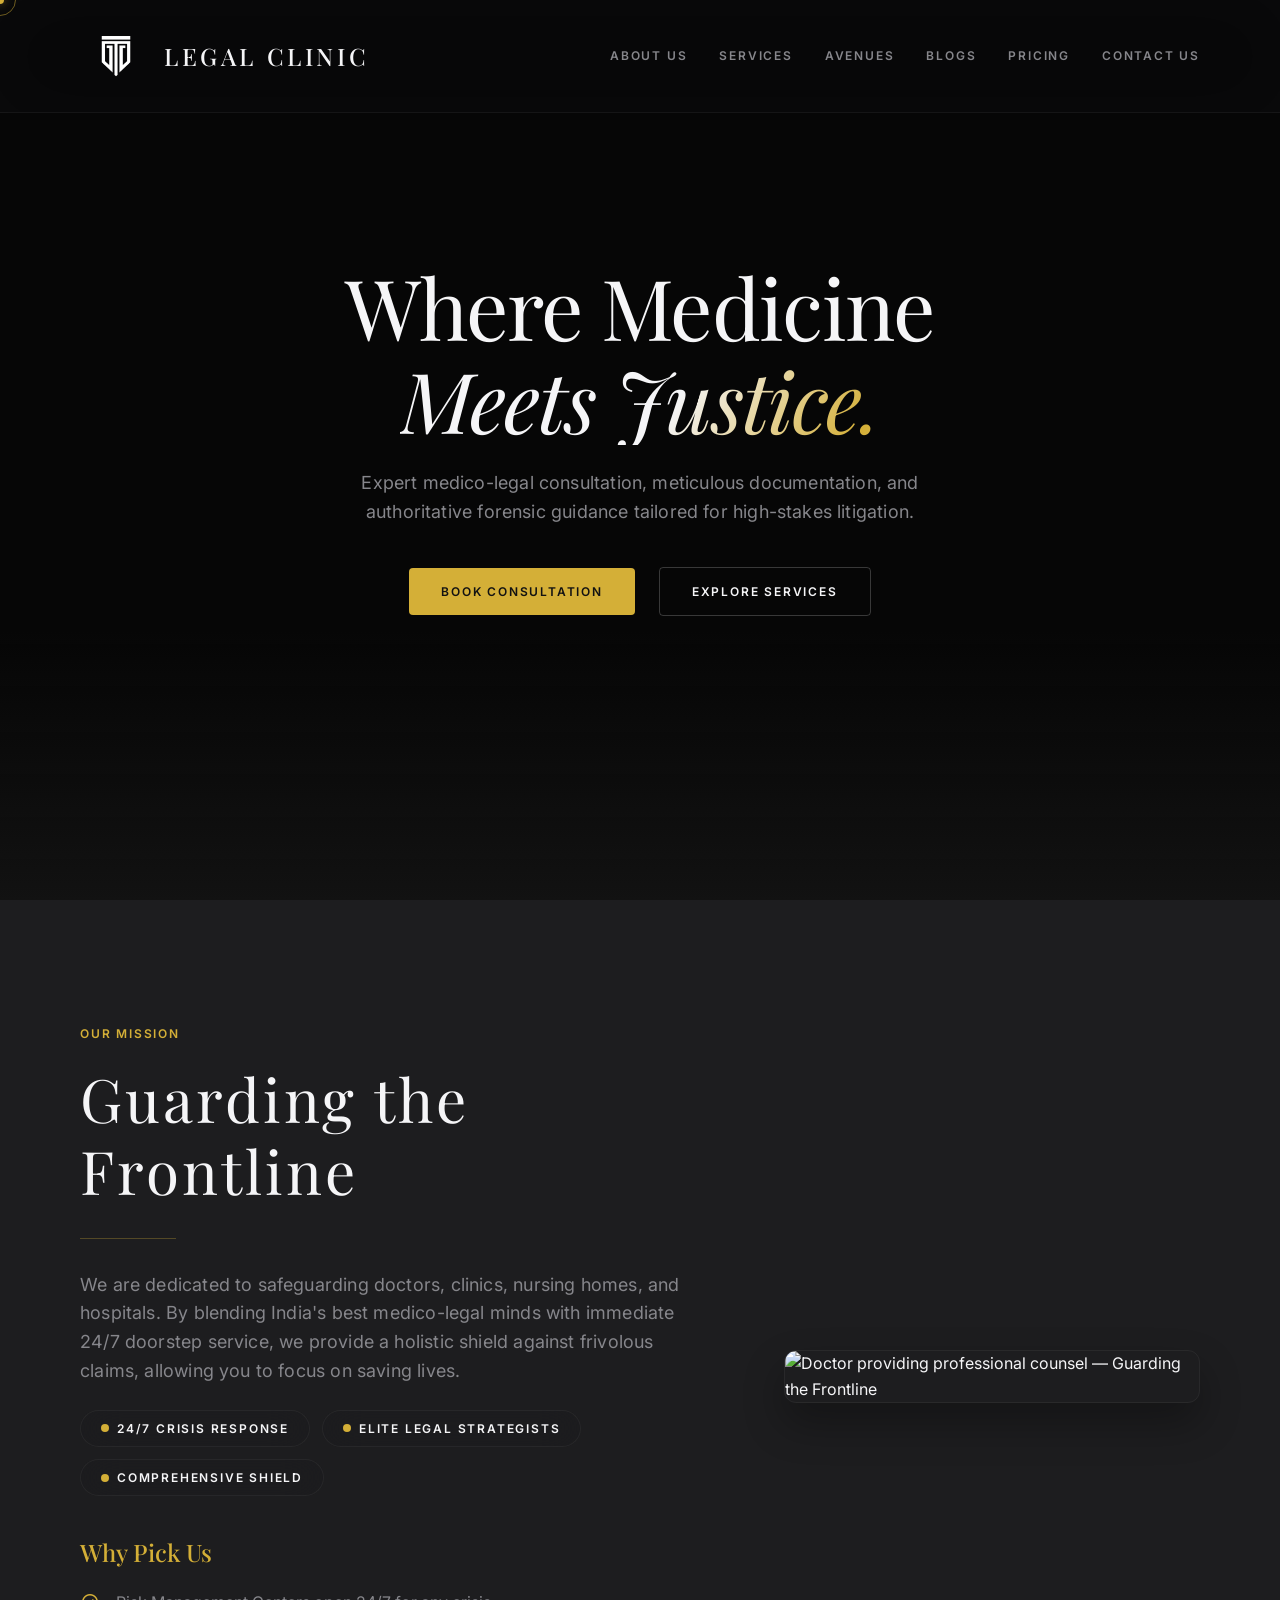
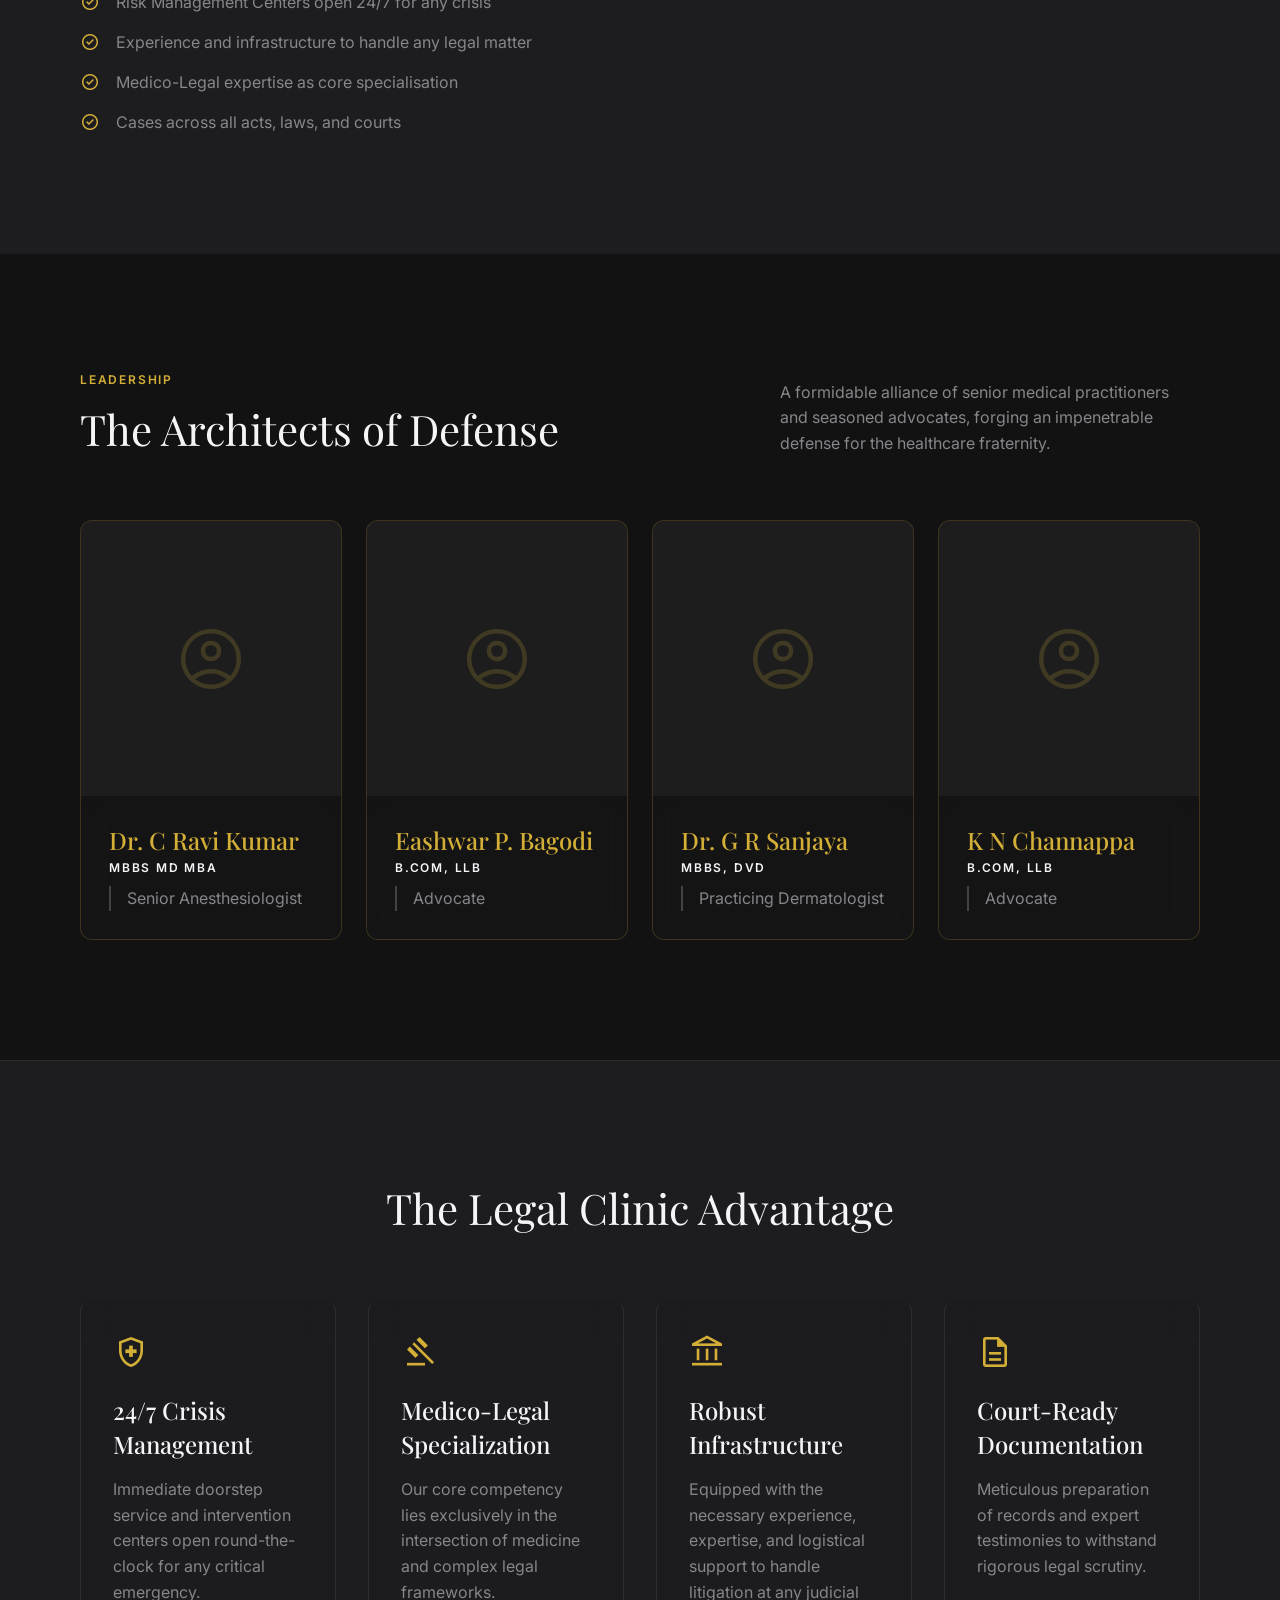
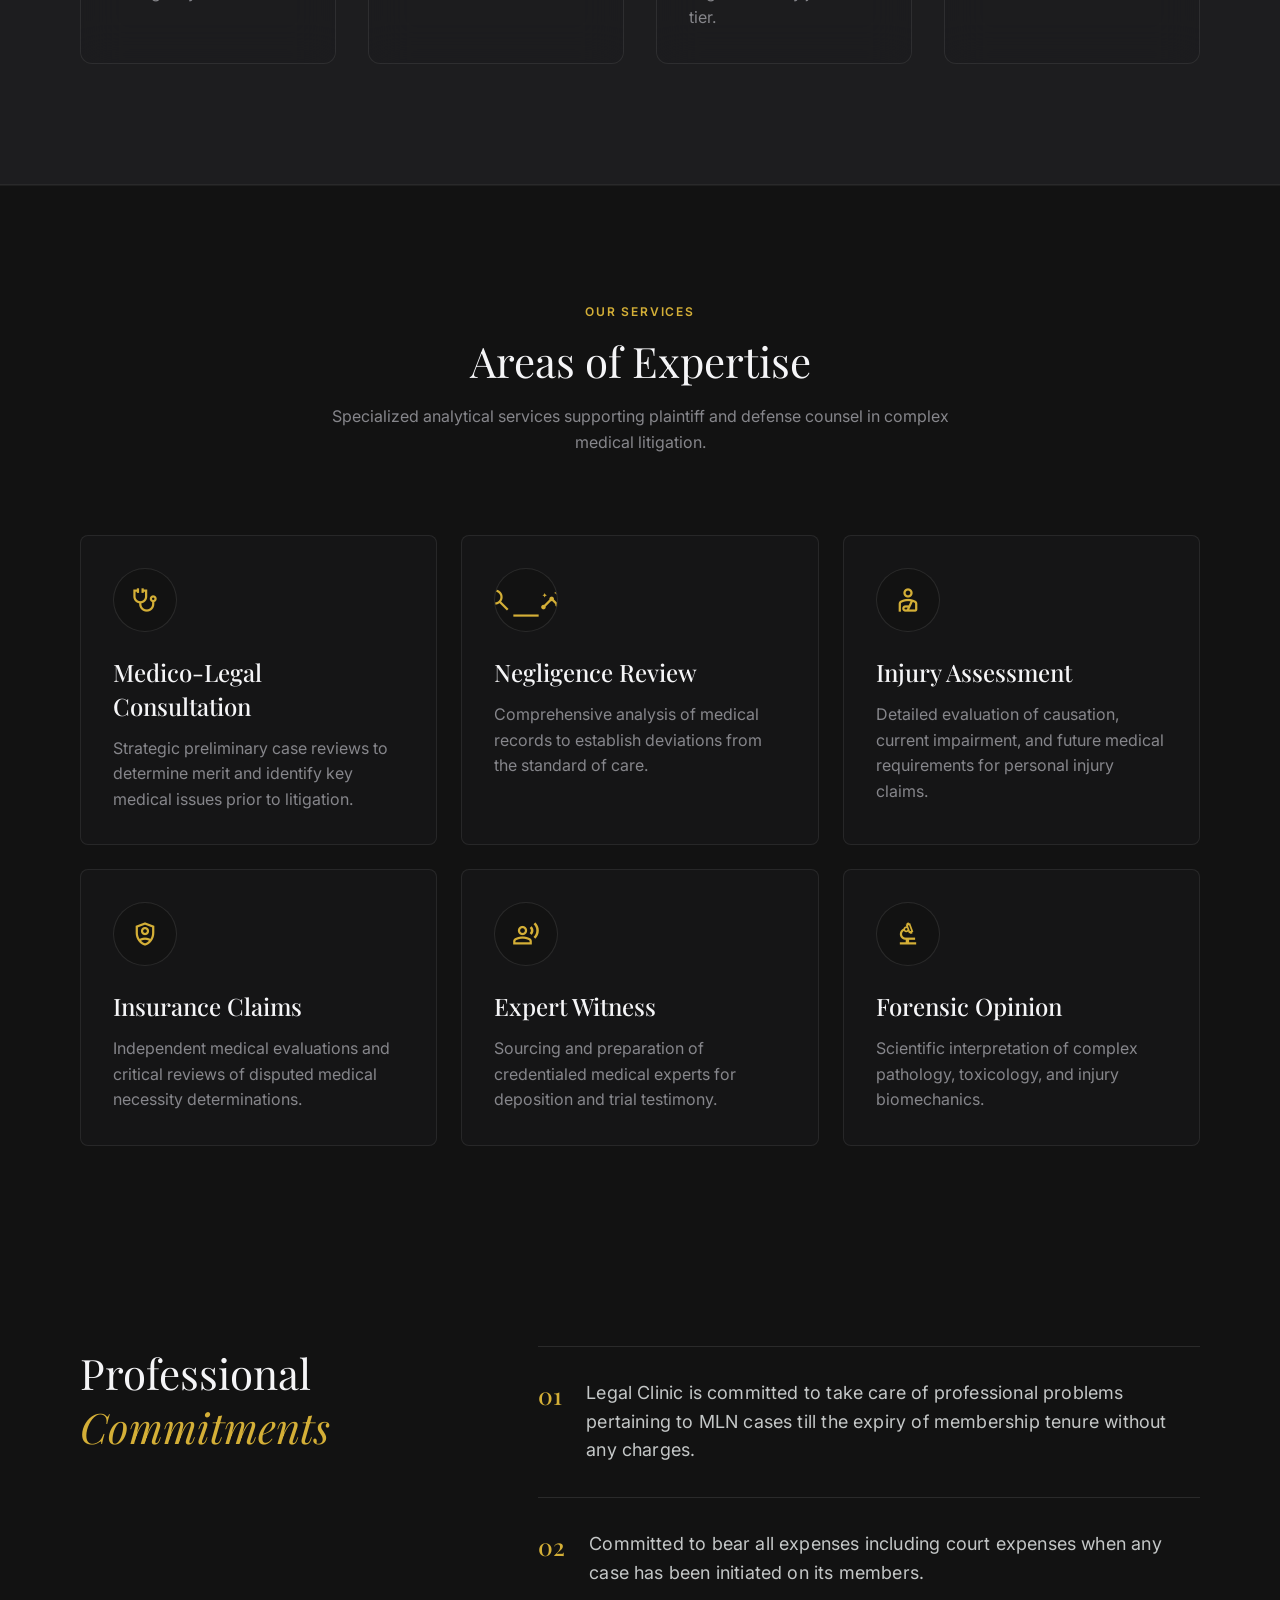
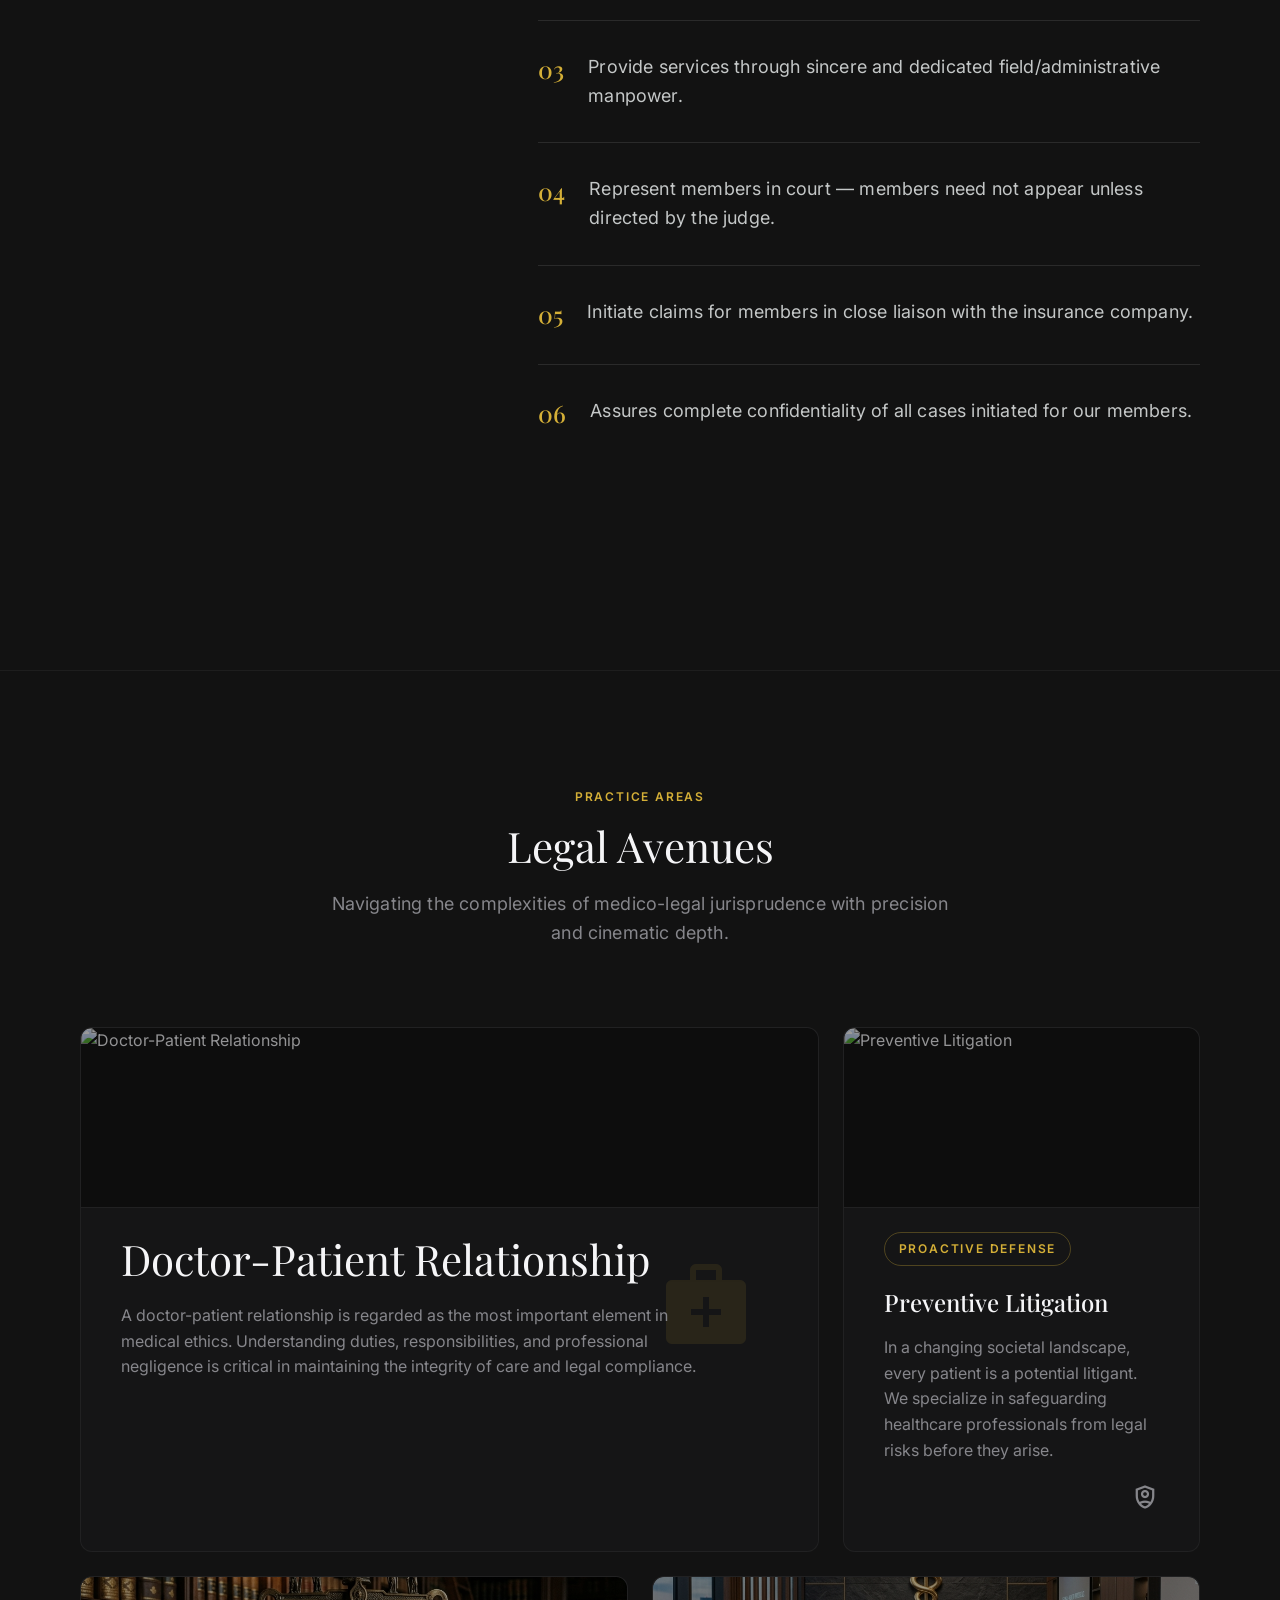
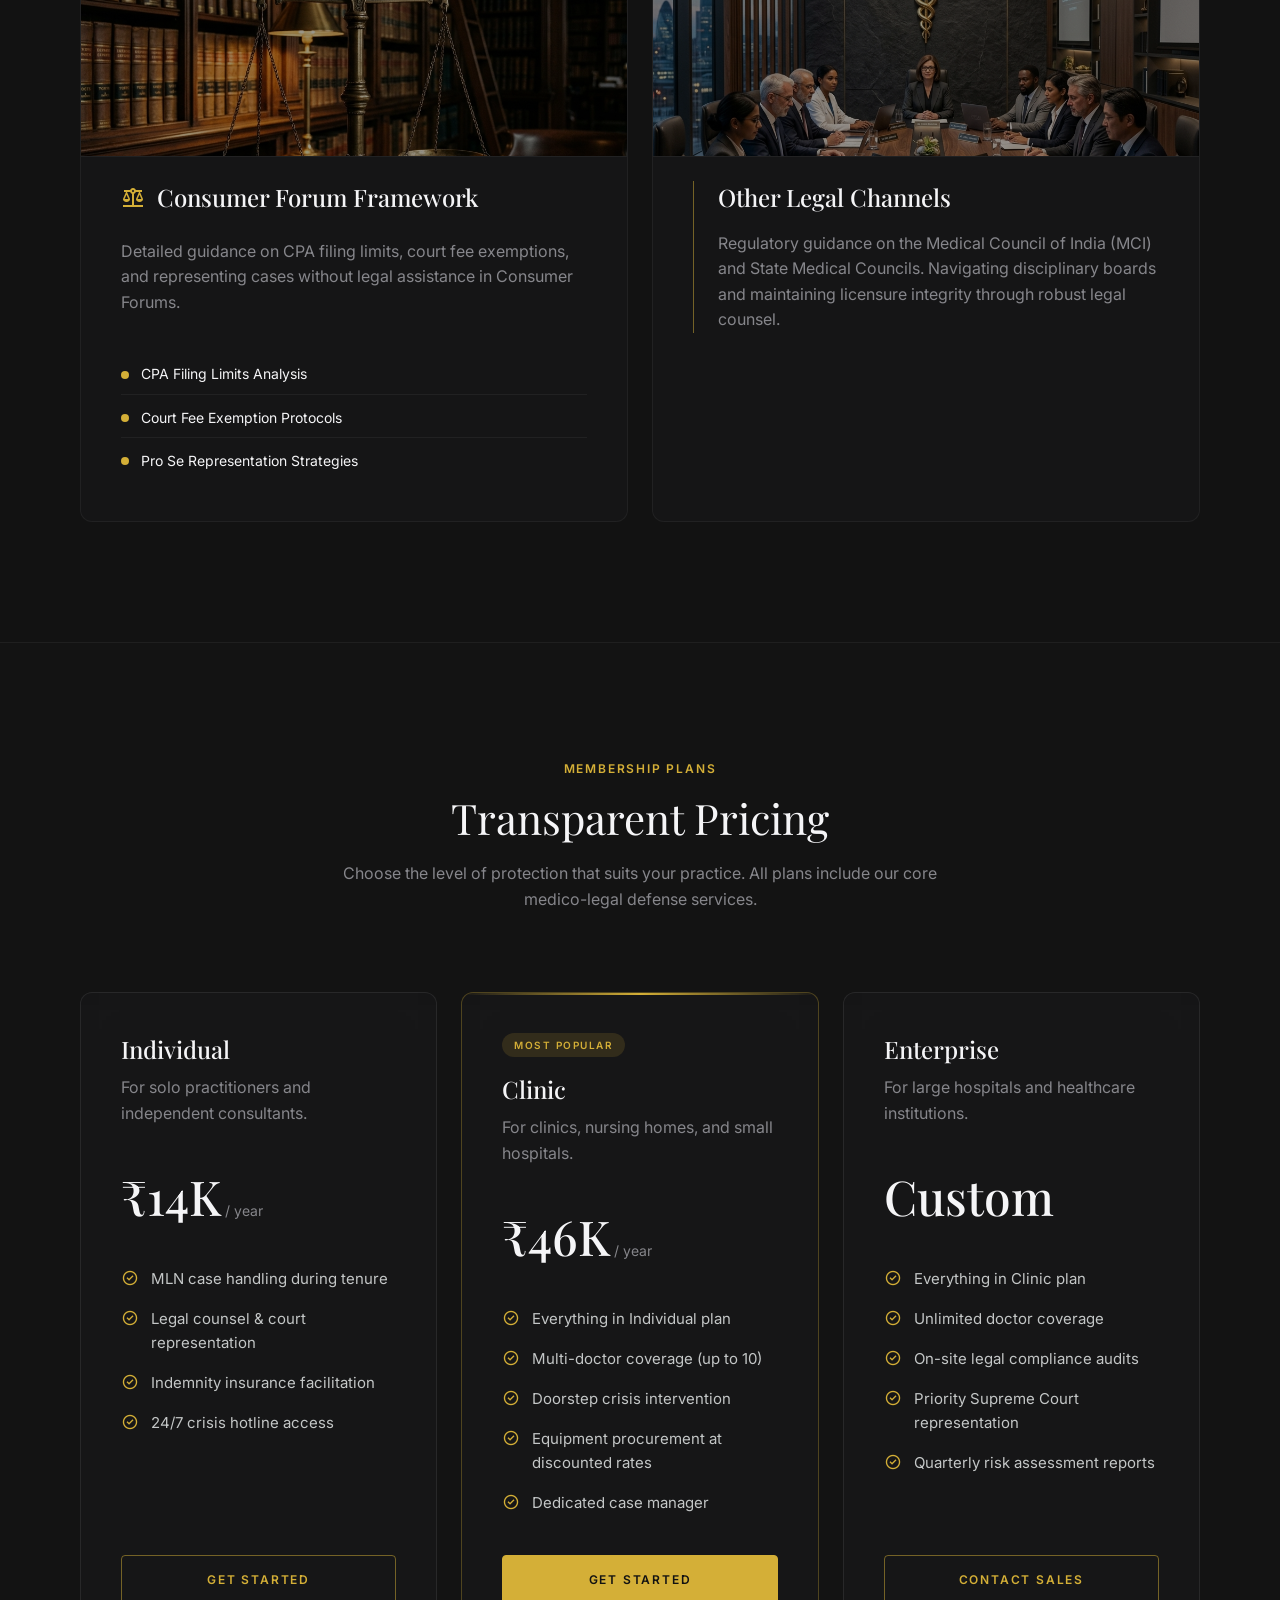
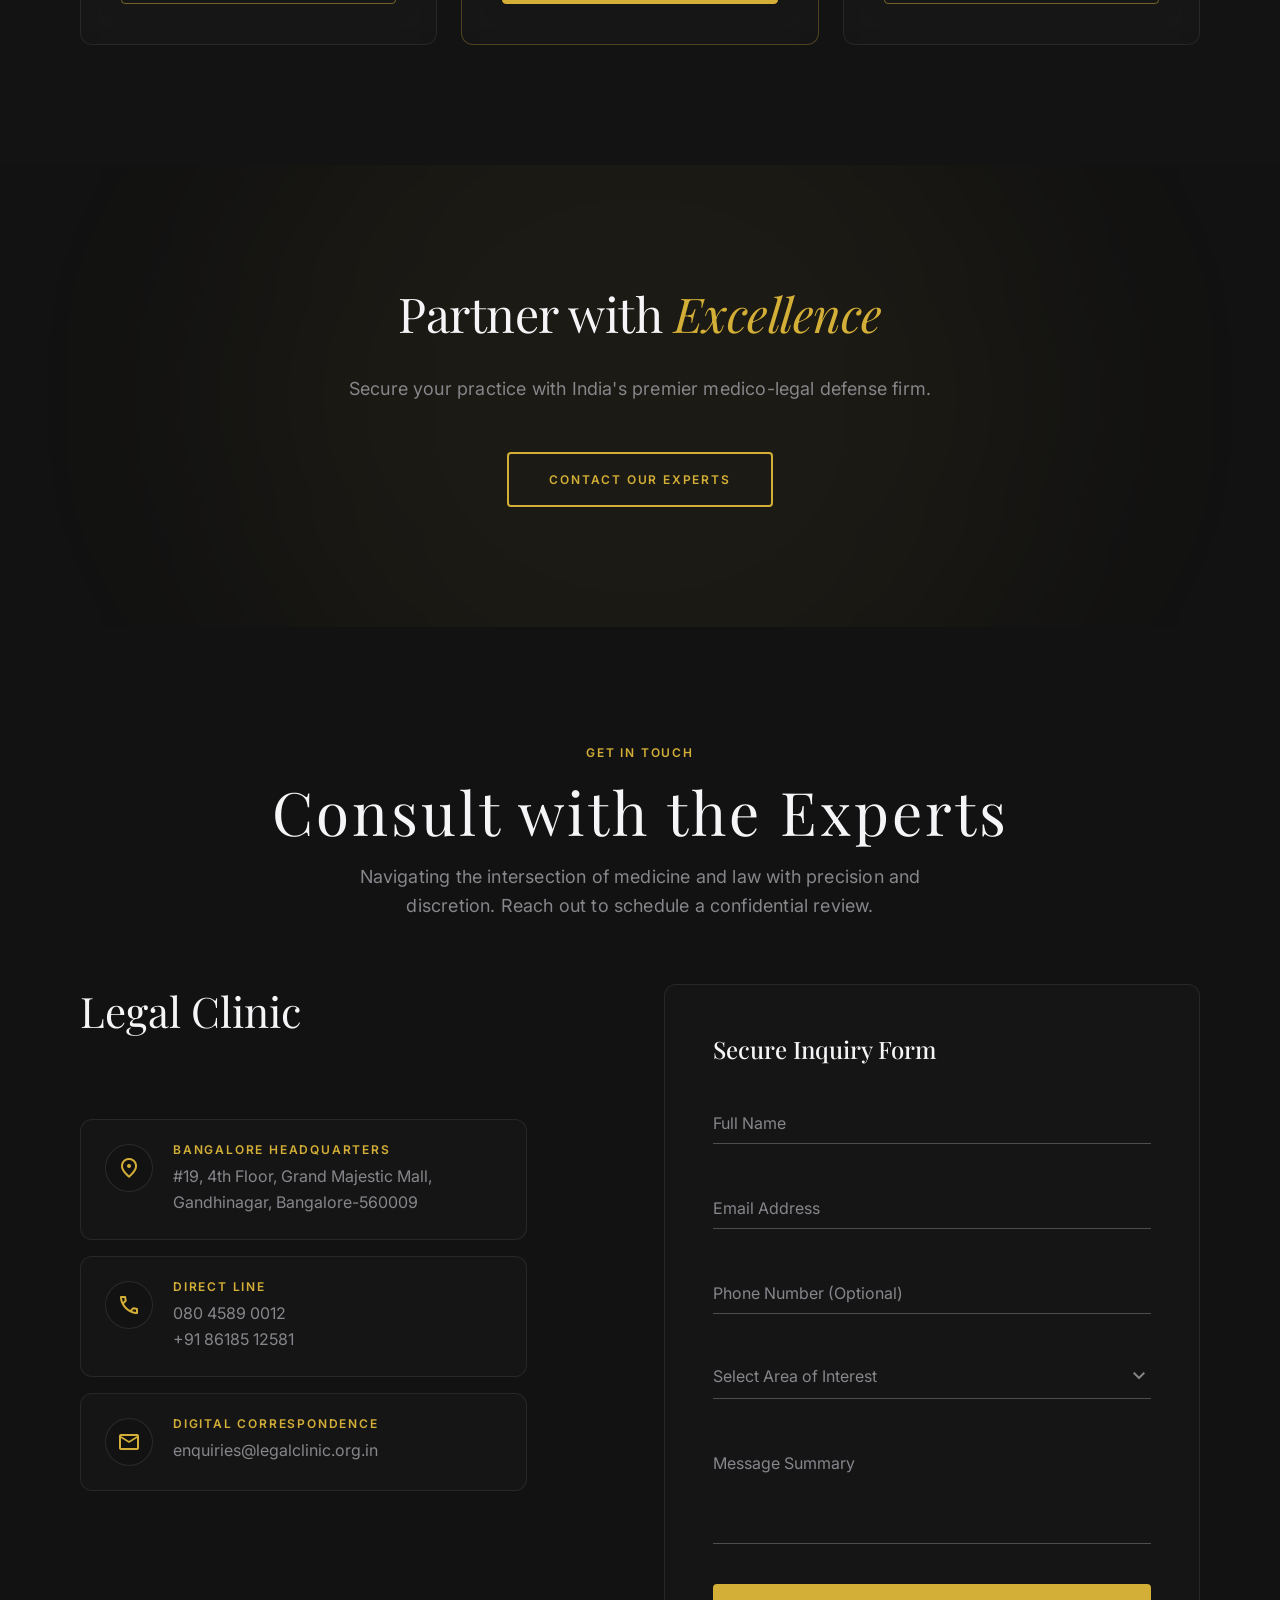
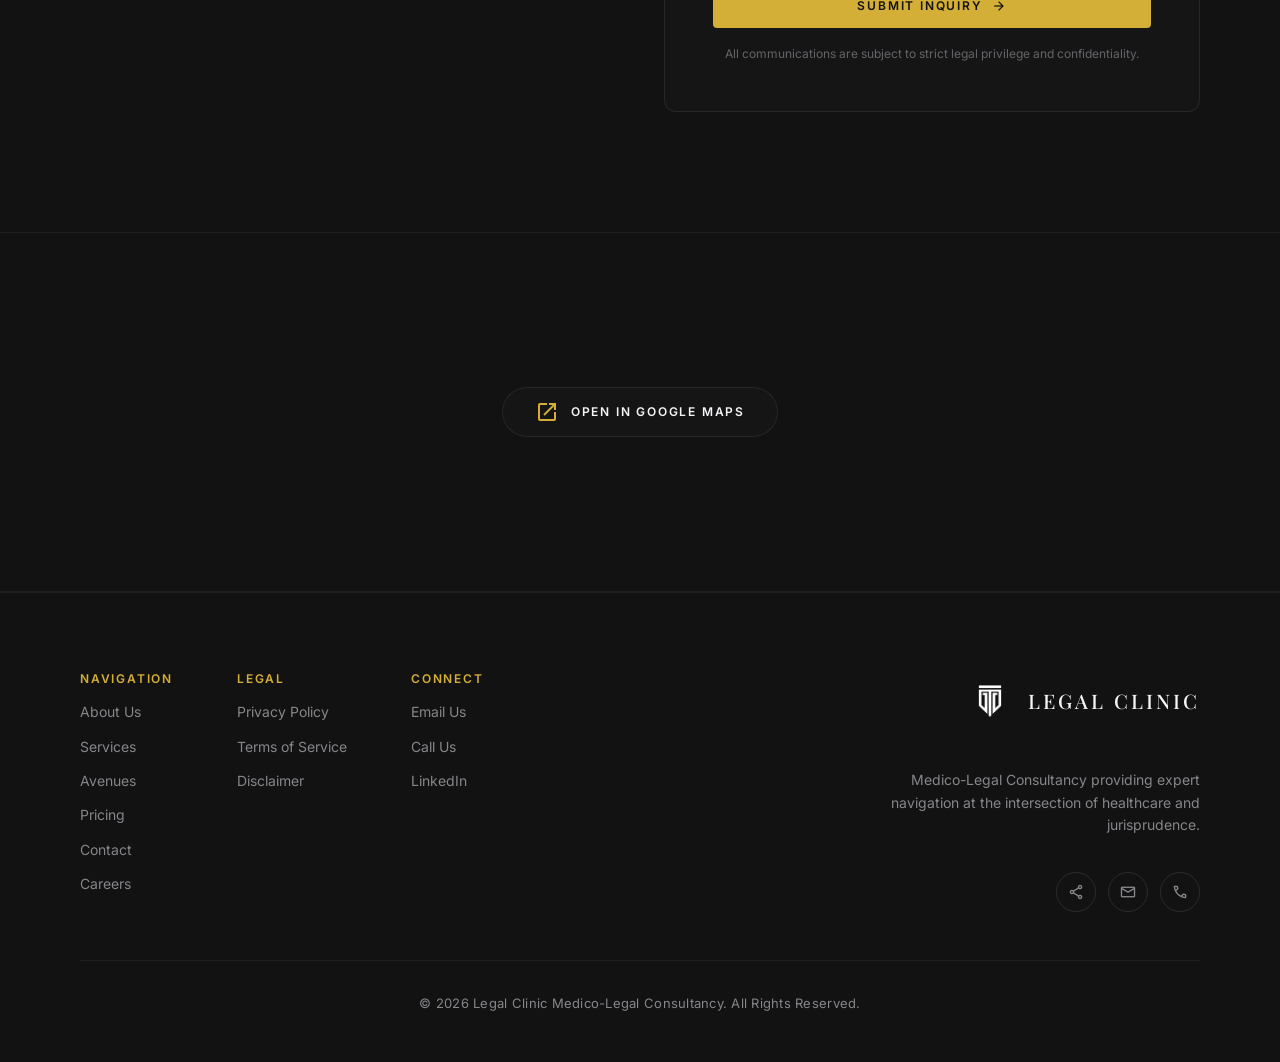
==== commit f8726c77: "Update index.html" ====
--- a/index.html
+++ b/index.html
@@ -552,22 +552,22 @@
         <!-- Right — Form -->
         <div class="contact__form glass-panel">
           <h2 class="font-headline-sm text-off-white">Secure Inquiry Form</h2>
-          <form id="contact-form">
+          <form id="contact-form" action="https://formspree.io/f/mnjrbozk" method="POST">
             <div class="form-group">
-              <input type="text" id="contact-name" class="form-input" placeholder=" " required>
+              <input type="text" id="contact-name" name="name" class="form-input" placeholder=" " required>
               <label for="contact-name" class="form-label">Full Name</label>
             </div>
             <div class="form-group">
-              <input type="email" id="contact-email" class="form-input" placeholder=" " required>
+              <input type="email" id="contact-email" name="email" class="form-input" placeholder=" " required>
               <label for="contact-email" class="form-label">Email Address</label>
             </div>
             <div class="form-group">
-              <input type="tel" id="contact-phone" class="form-input" placeholder=" ">
+              <input type="tel" id="contact-phone" name="phone" class="form-input" placeholder=" ">
               <label for="contact-phone" class="form-label">Phone Number (Optional)</label>
             </div>
             <div class="form-group">
               <div class="form-select-wrapper">
-                <select id="inquiry-type" class="form-select">
+                <select id="inquiry-type" name="inquiry-type" class="form-select">
                   <option value="">Select Area of Interest</option>
                   <option value="negligence">Medical Negligence Review</option>
                   <option value="injury">Personal Injury Assessment</option>
@@ -579,7 +579,7 @@
               </div>
             </div>
             <div class="form-group">
-              <textarea id="contact-message" class="form-input" rows="4" placeholder=" " required></textarea>
+              <textarea id="contact-message" name="message" class="form-input" rows="4" placeholder=" " required></textarea>
               <label for="contact-message" class="form-label">Message Summary</label>
             </div>
             <button type="submit" class="btn btn--primary btn--full interactive" style="display:flex;align-items:center;justify-content:center;gap:8px;">
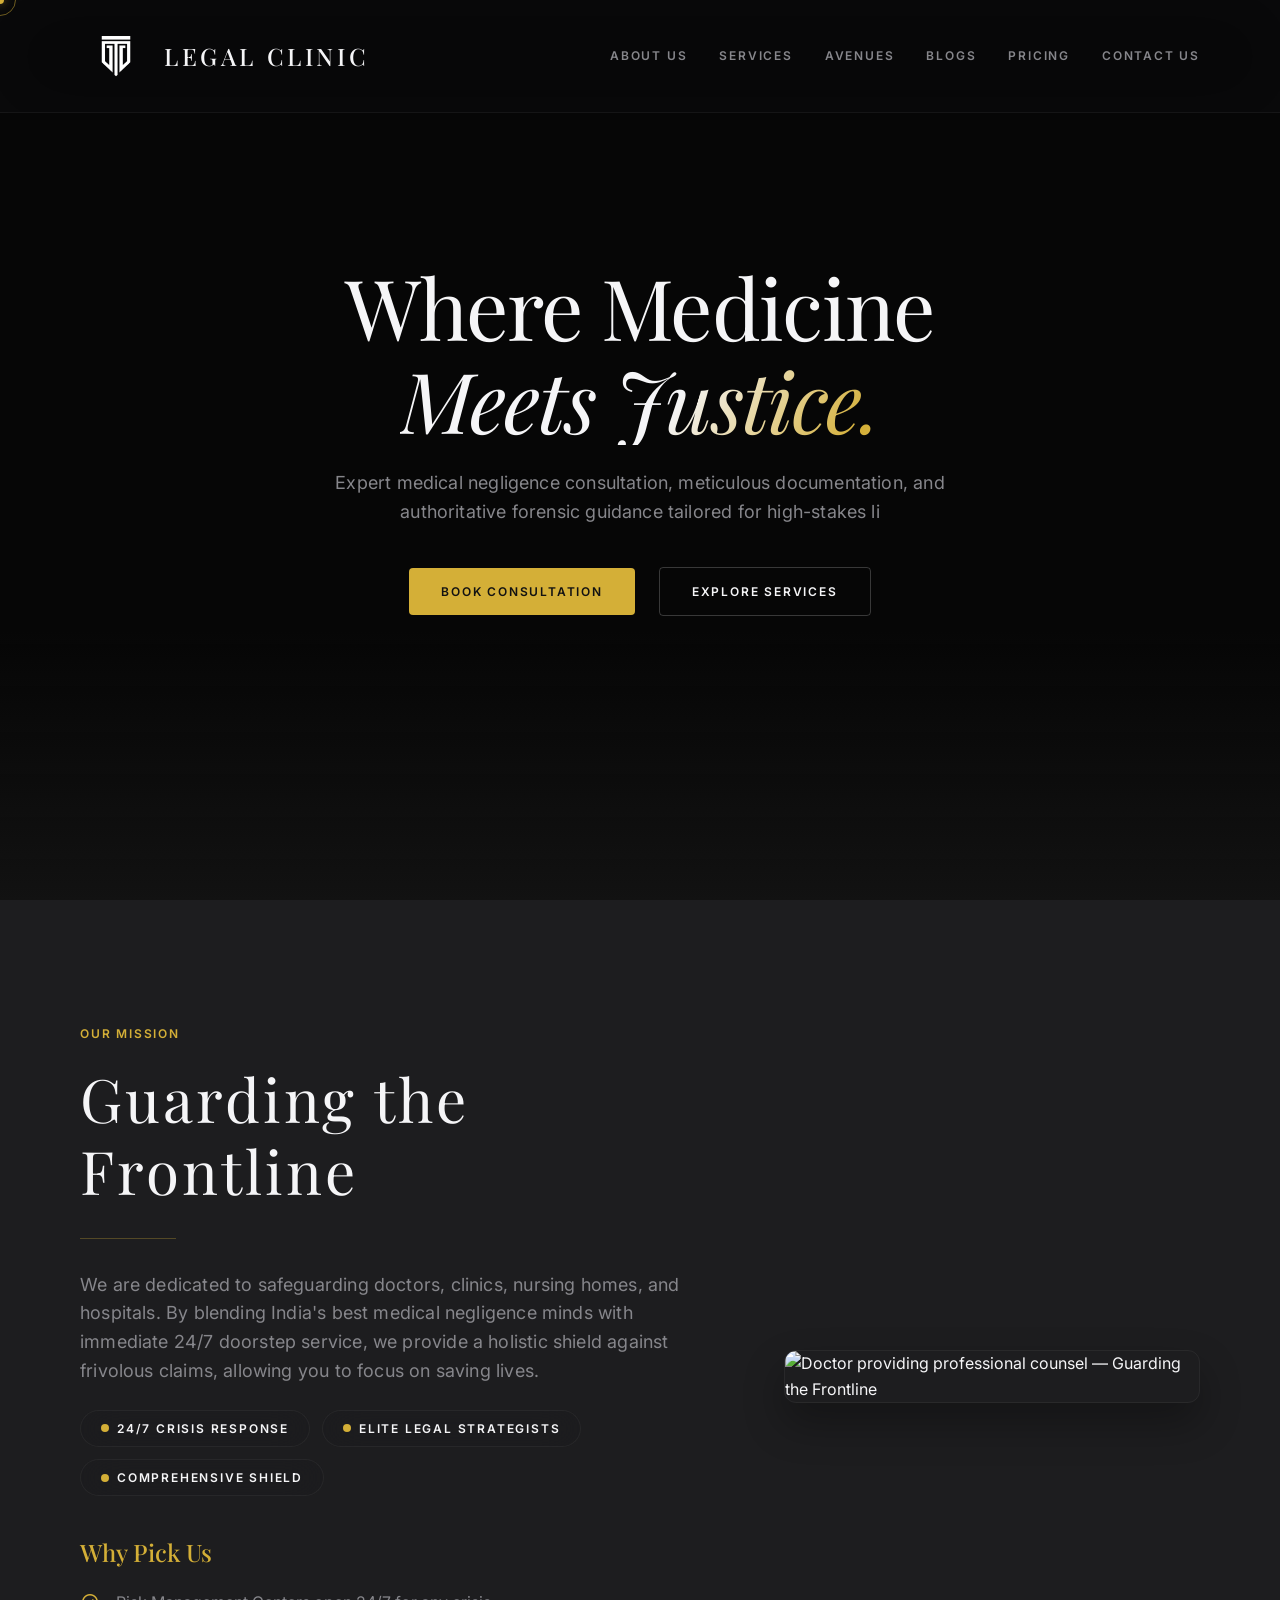
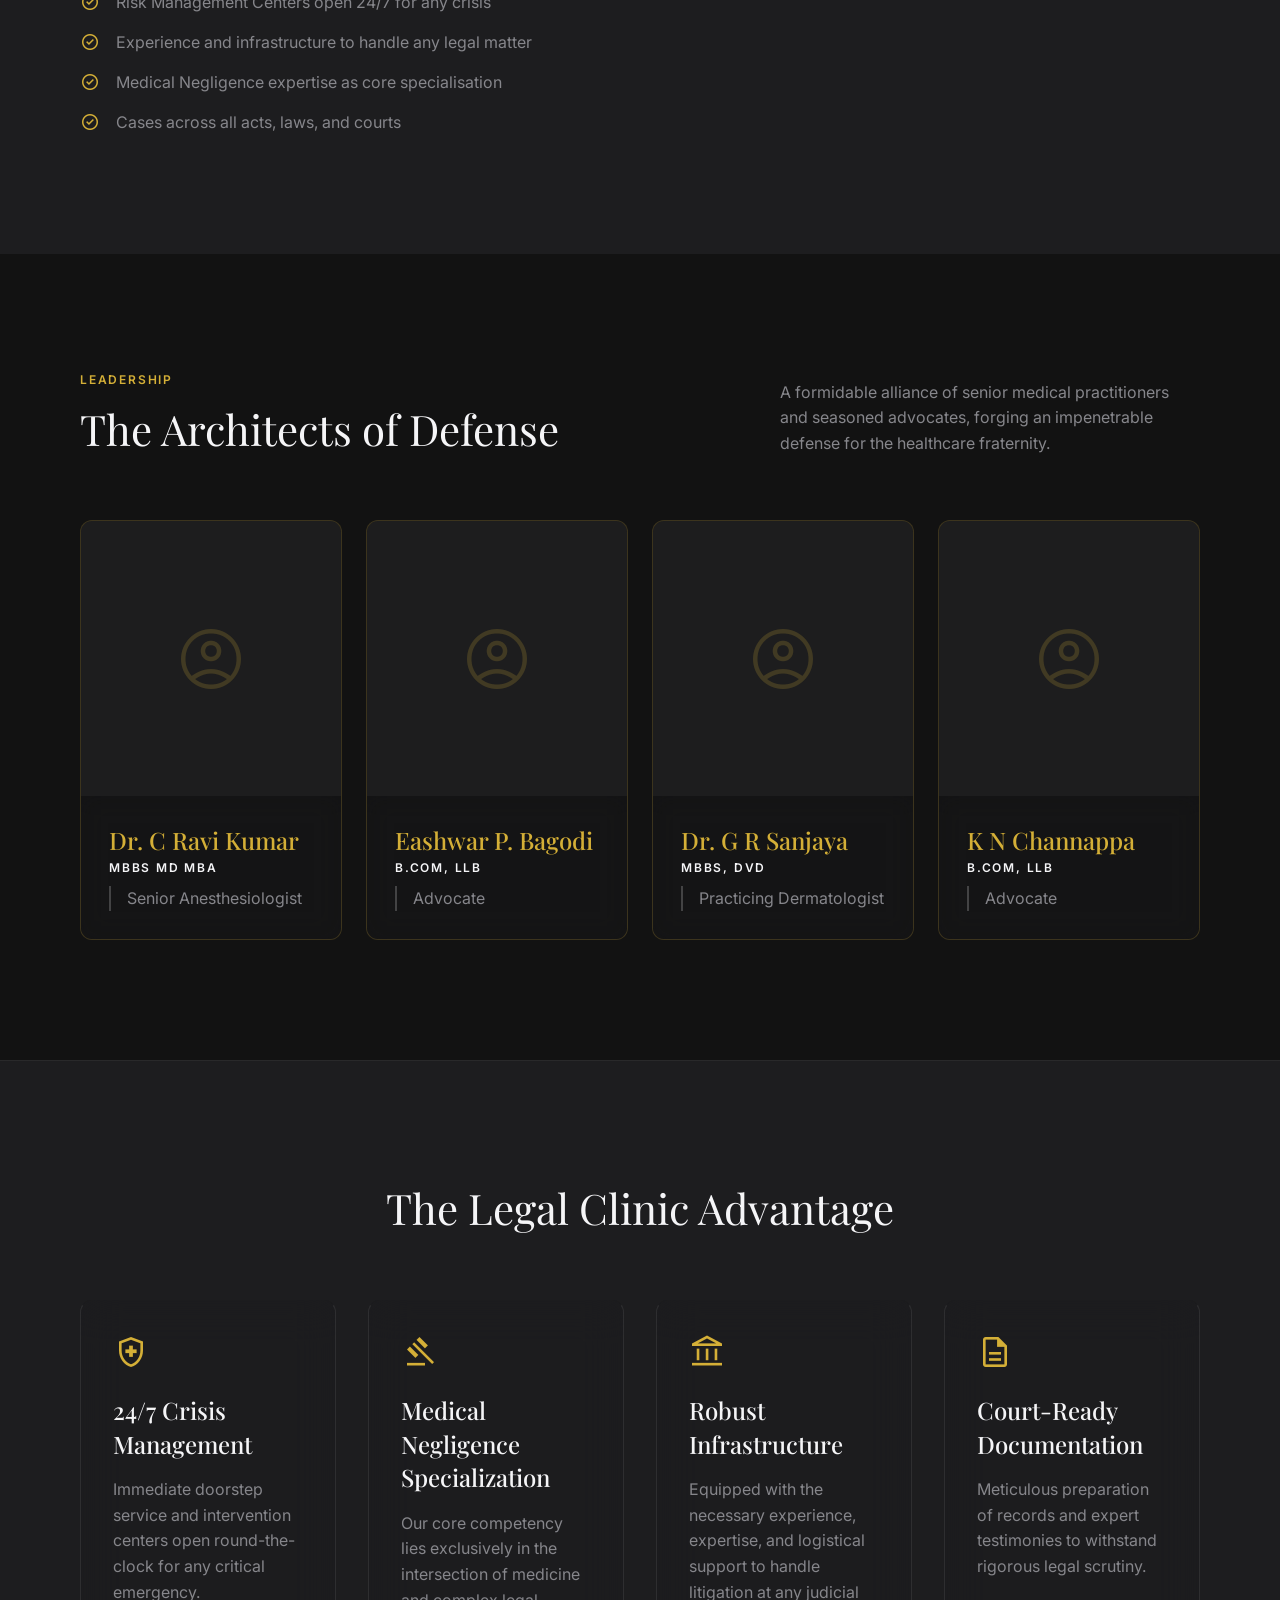
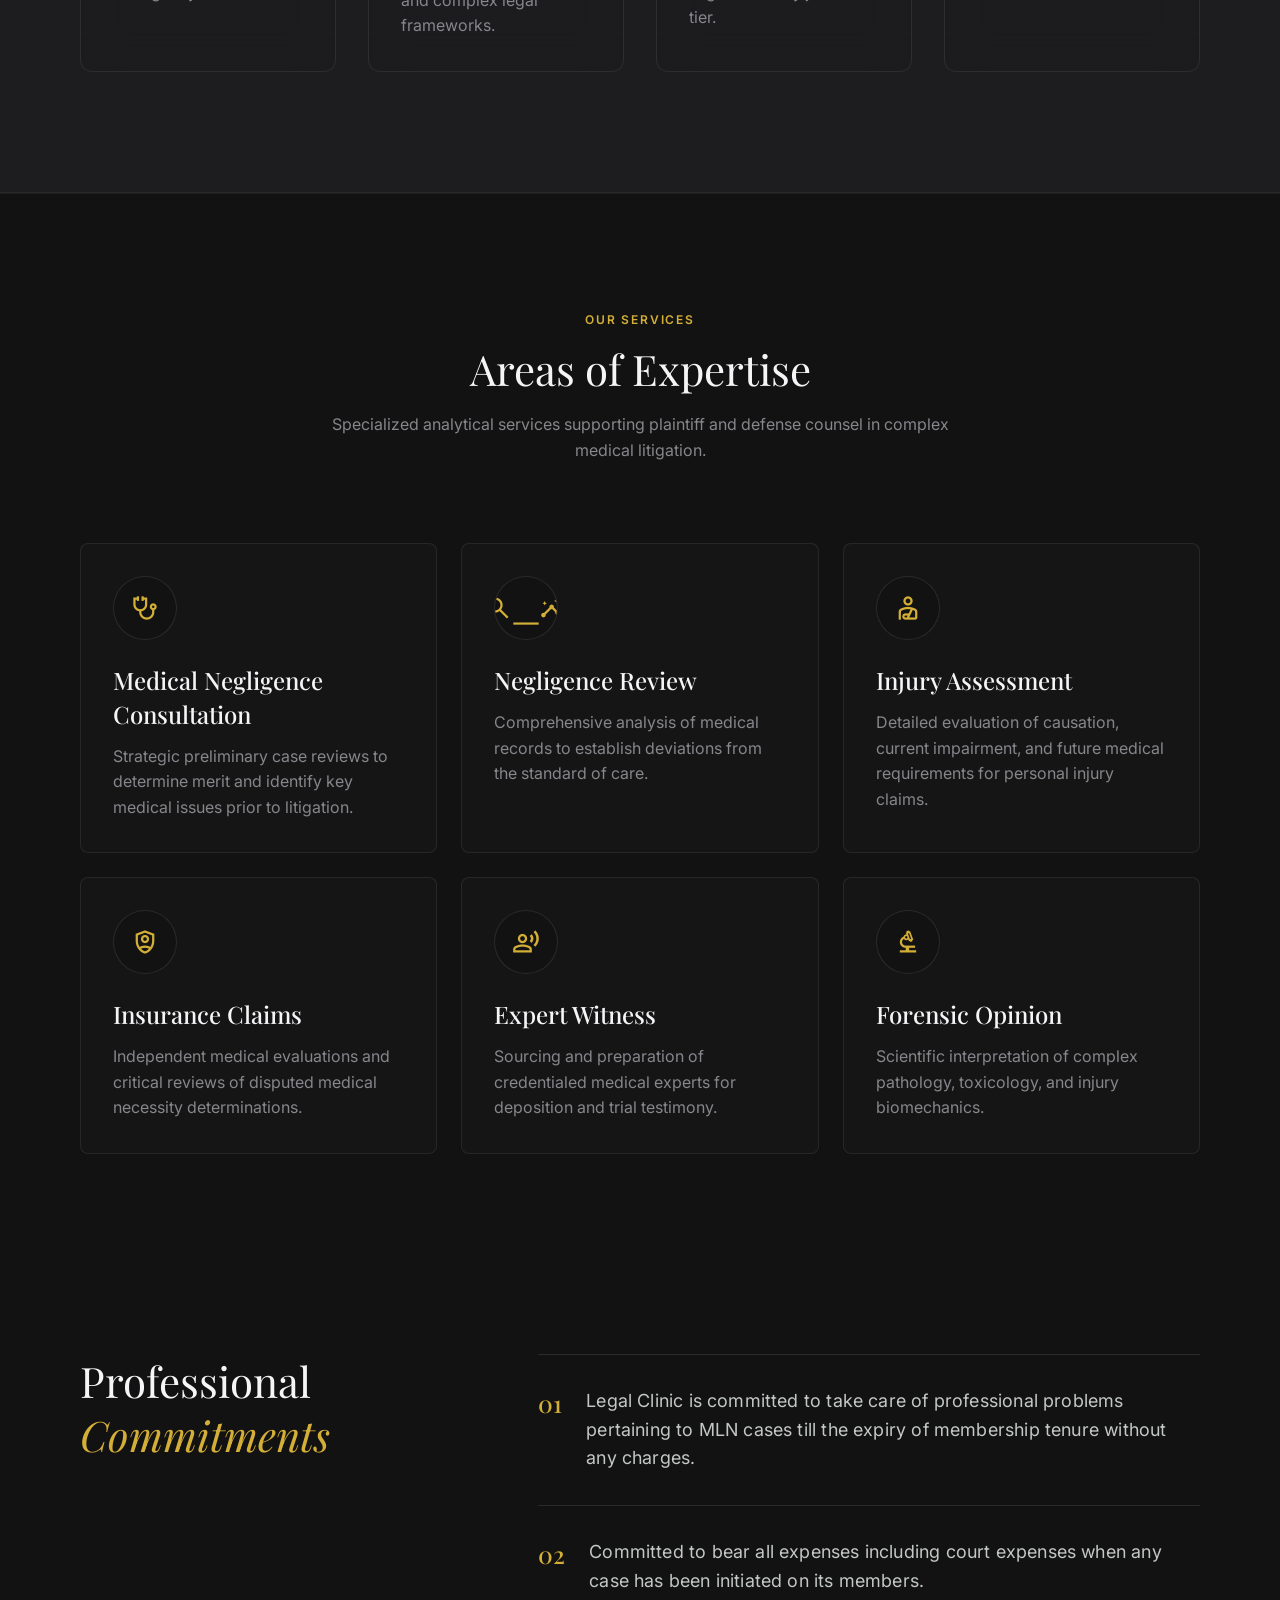
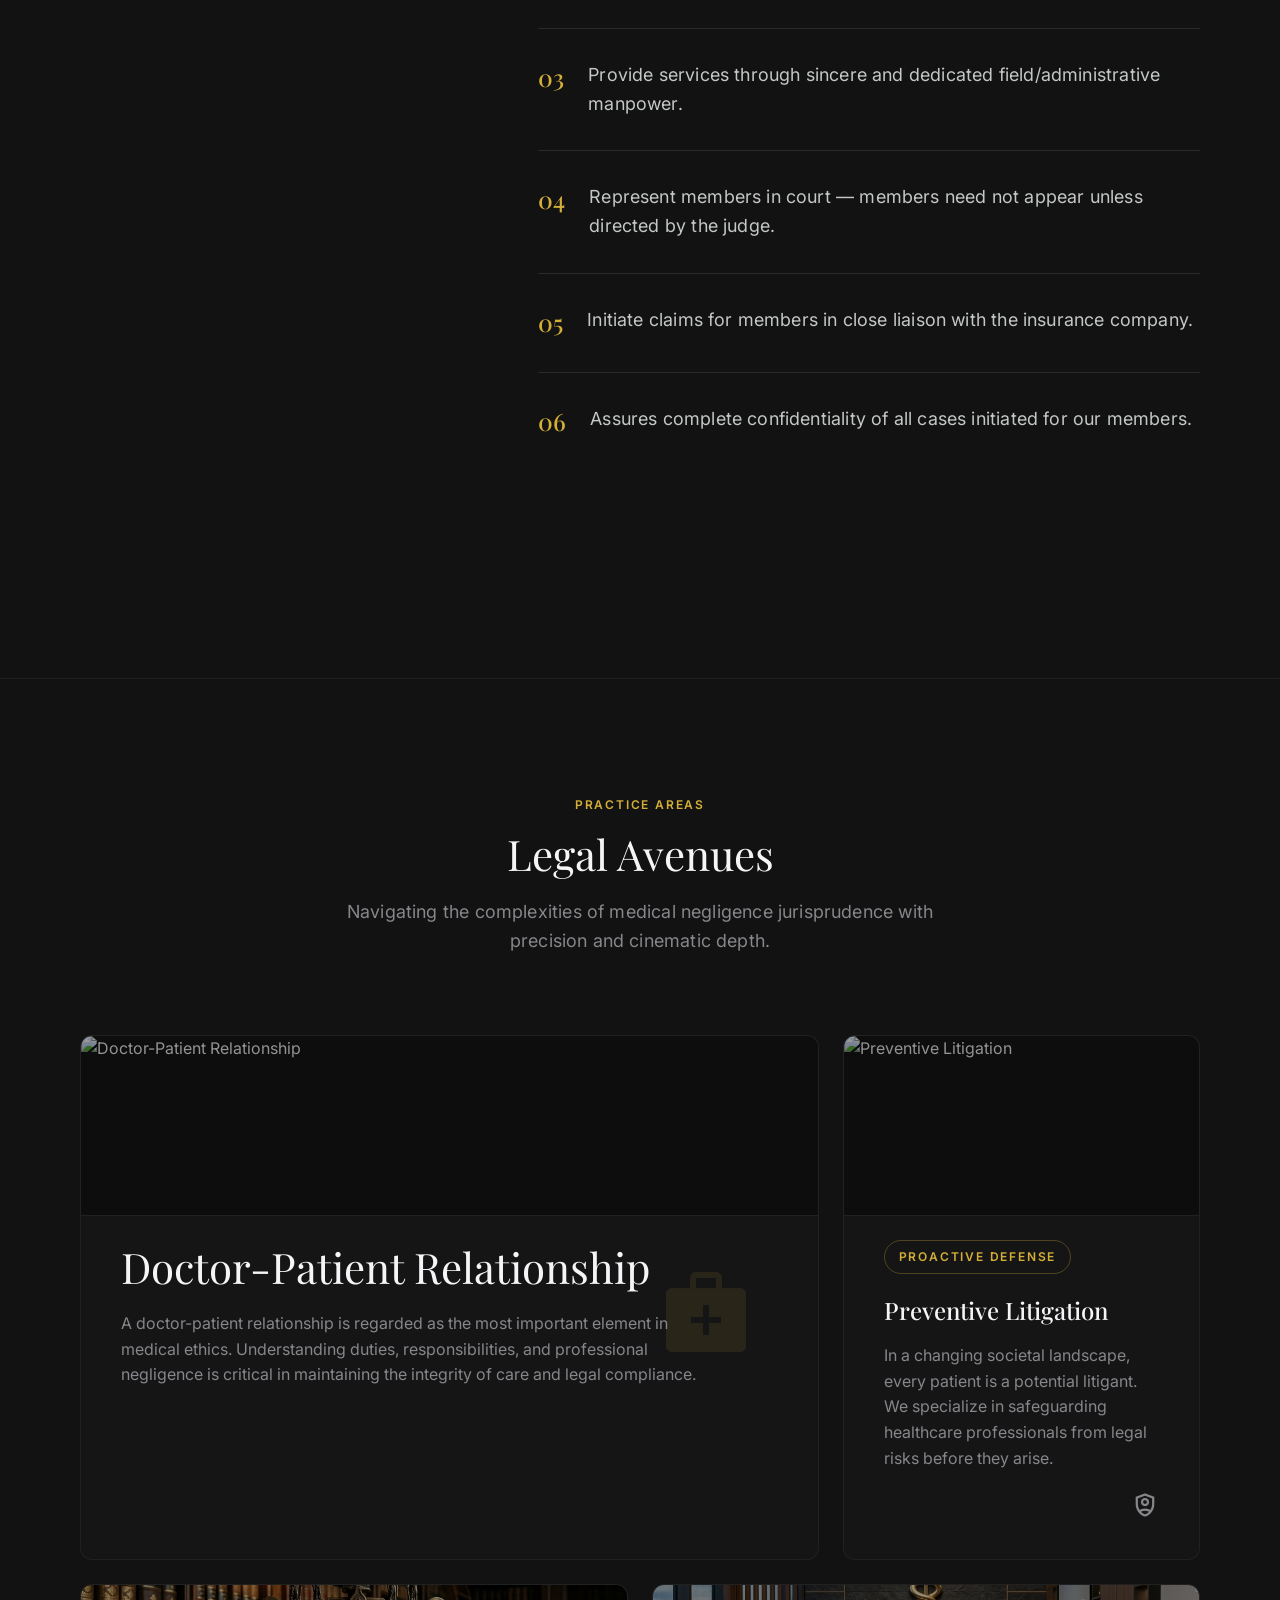
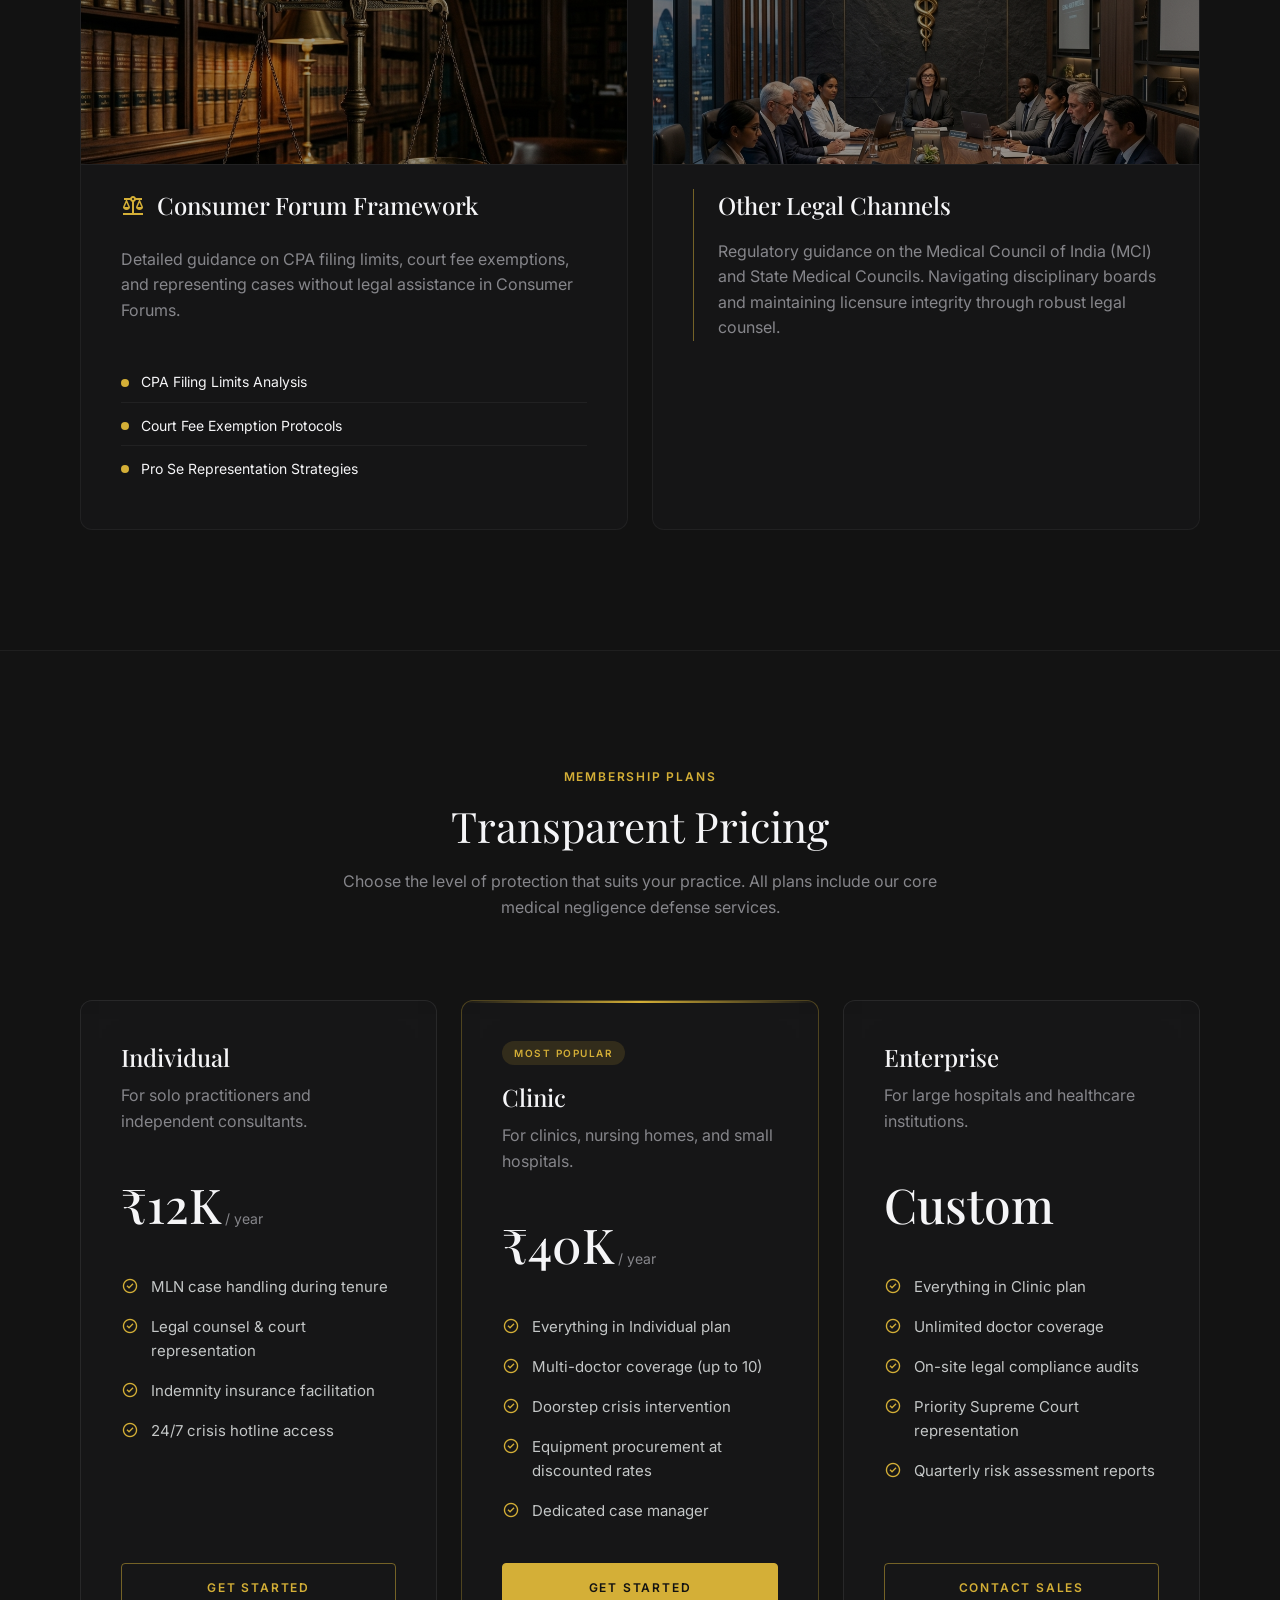
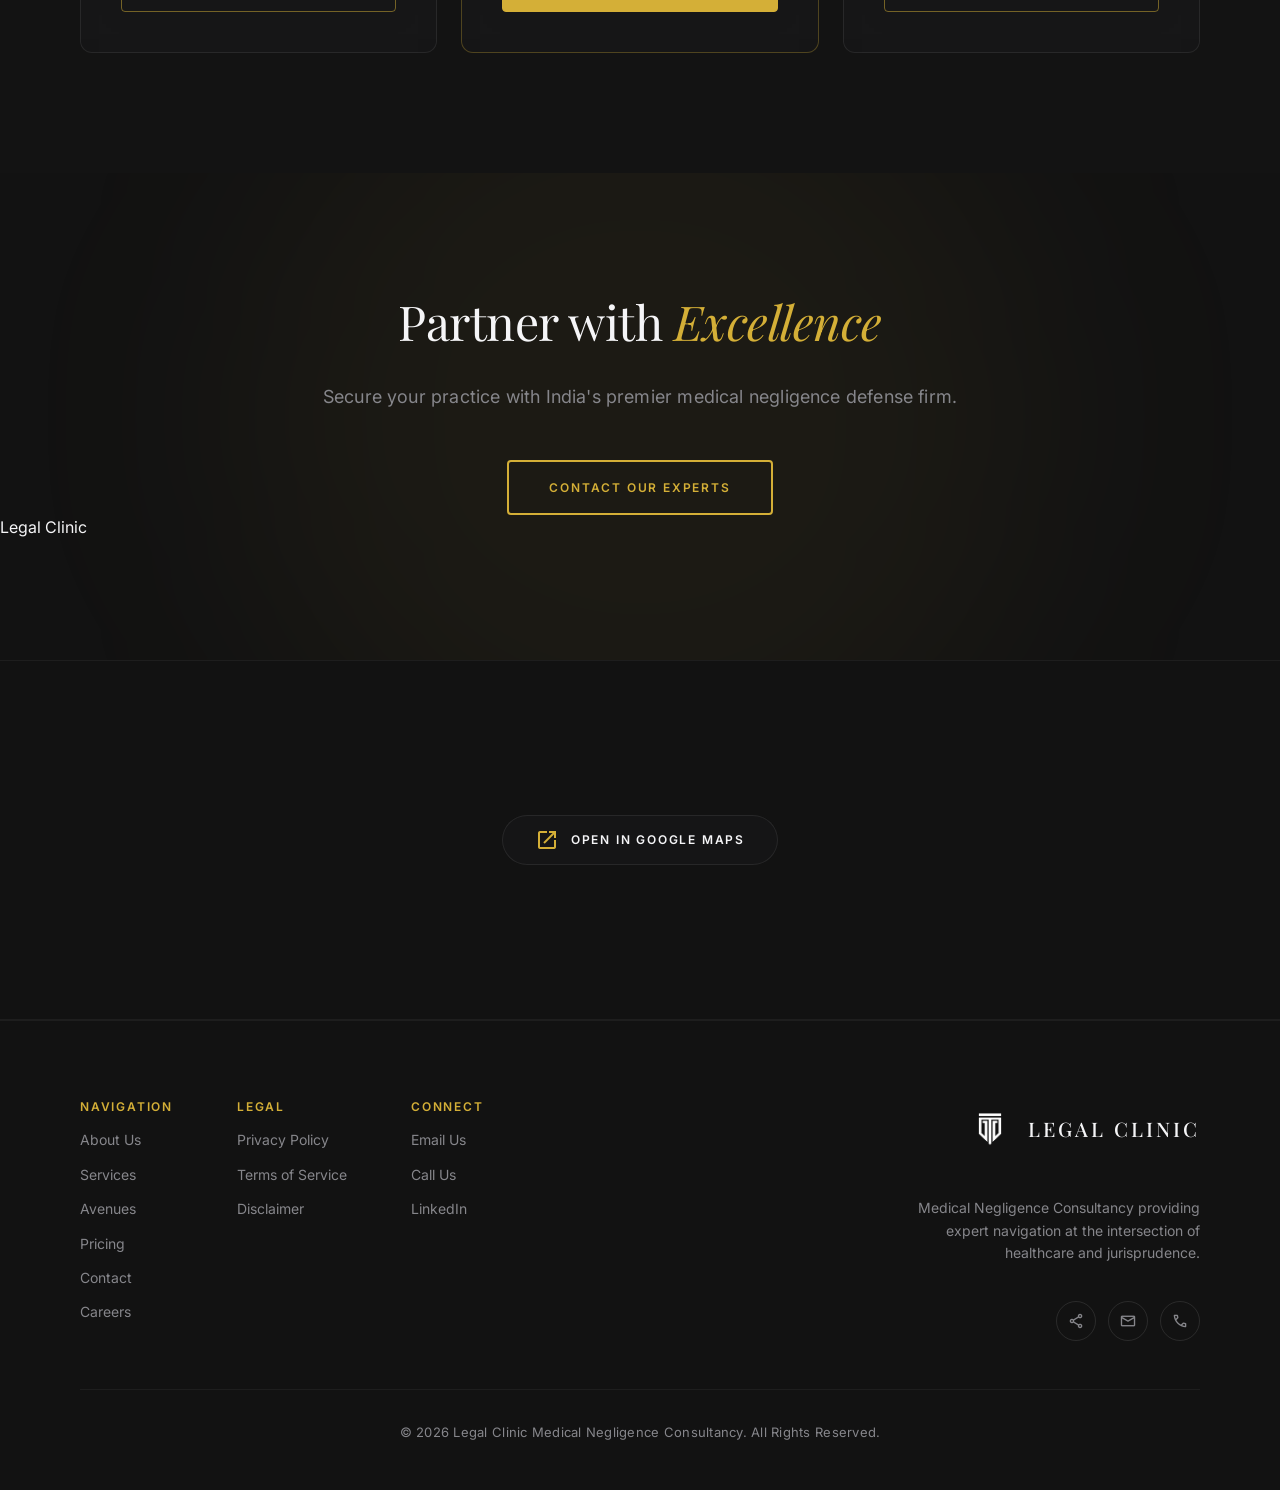
==== commit 4c443017: "Update index.html" ====
--- a/index.html
+++ b/index.html
@@ -3,8 +3,11 @@
 <head>
   <meta charset="UTF-8">
   <meta name="viewport" content="width=device-width, initial-scale=1.0">
-  <title>Legal Clinic | Medico-Legal Consultancy — Where Medicine Meets Justice</title>
-  <meta name="description" content="Expert medico-legal consultation, meticulous documentation, and authoritative forensic guidance tailored for high-stakes litigation. India's premier medico-legal defense firm.">
+  <title>Legal Clinic | Medical Negligence Consultancy — Where Medicine Meets Justice</title>
+  <meta name="description" content="Expert medical negligence consultation, meticulous documentation, and authoritative forensic guidance tailored for high-stakes litigation. India's premier medical negligence defense firm.">
+  <link rel="preconnect" href="https://fonts.googleapis.com">
+  <link rel="preconnect" href="https://fonts.gstatic.com" crossorigin>
+  <link href="https://fonts.googleapis.com/css2?family=Cormorant+Garamond:ital,wght@1,700&display=swap" rel="stylesheet">
   <link rel="stylesheet" href="style.css">
 </head>
 <body>
@@ -26,7 +29,7 @@
         <a href="#avenues" class="nav__link interactive">Avenues</a>
         <a href="#" class="nav__link interactive" title="Blog coming soon">Blogs</a>
         <a href="#pricing" class="nav__link interactive">Pricing</a>
-        <a href="#contact" class="nav__link interactive">Contact Us</a>
+        <a href="contact.html" class="nav__link interactive">Contact Us</a>
       </div>
       <button class="nav__mobile-toggle interactive" id="mobile-toggle" aria-label="Open menu">
         <span class="material-symbols-outlined">menu</span>
@@ -44,14 +47,14 @@
     <a href="#avenues" class="mobile-menu__link interactive">Avenues</a>
     <a href="#" class="mobile-menu__link interactive" title="Blog coming soon">Blogs</a>
     <a href="#pricing" class="mobile-menu__link interactive">Pricing</a>
-    <a href="#contact" class="mobile-menu__link interactive">Contact Us</a>
+    <a href="contact.html" class="mobile-menu__link interactive">Contact Us</a>
   </div>
 
   <!-- ============ HERO SECTION ============ -->
   <section class="hero" id="hero">
     <div class="hero__bg">
       <div class="cinematic-mask" style="width:100%;height:100%;">
-        <img id="hero-bg" src="https://legalclinic.org.in/assets/images/banner.jpg" alt="Medico-legal clinic banner background with scale of justice and stethoscope">
+        <img id="hero-bg" src="https://legalclinic.org.in/assets/images/banner.jpg" alt="Medical negligence clinic banner background with scale of justice and stethoscope">
       </div>
     </div>
     <div class="hero__overlay"></div>
@@ -60,10 +63,10 @@
         Where Medicine <br><span class="italic">Meets Justice.</span>
       </h1>
       <p class="font-body-lg hero__subtitle fade-up" style="transition-delay: 200ms;">
-        Expert medico-legal consultation, meticulous documentation, and authoritative forensic guidance tailored for high-stakes litigation.
+        Expert medical negligence consultation, meticulous documentation, and authoritative forensic guidance tailored for high-stakes litigation.
       </p>
       <div class="hero__actions fade-up" style="transition-delay: 400ms;">
-        <a href="#contact" class="btn btn--primary interactive">Book Consultation</a>
+        <a href="contact.html" class="btn btn--primary interactive">Book Consultation</a>
         <a href="#services" class="btn btn--outline interactive">Explore Services</a>
       </div>
     </div>
@@ -79,7 +82,7 @@
           <h2 class="font-headline-xl text-off-white" style="margin-top:16px;">Guarding the Frontline</h2>
           <div class="ethos__divider"></div>
           <p class="font-body-lg text-muted" style="margin-bottom:24px;">
-            We are dedicated to safeguarding doctors, clinics, nursing homes, and hospitals. By blending India's best medico-legal minds with immediate 24/7 doorstep service, we provide a holistic shield against frivolous claims, allowing you to focus on saving lives.
+            We are dedicated to safeguarding doctors, clinics, nursing homes, and hospitals. By blending India's best medical negligence minds with immediate 24/7 doorstep service, we provide a holistic shield against frivolous claims, allowing you to focus on saving lives.
           </p>
           <div class="ethos__pills" style="margin-bottom:40px;">
             <span class="pill glass-panel"><span class="pill__dot"></span>24/7 Crisis Response</span>
@@ -101,7 +104,7 @@
               </li>
               <li class="why-pick-us__item">
                 <span class="material-symbols-outlined text-gold">check_circle</span>
-                <span>Medico-Legal expertise as core specialisation</span>
+                <span>Medical Negligence expertise as core specialisation</span>
               </li>
               <li class="why-pick-us__item">
                 <span class="material-symbols-outlined text-gold">check_circle</span>
@@ -192,7 +195,7 @@
         </div>
         <div class="advantage-card glass-panel fade-up" style="transition-delay:100ms;">
           <span class="material-symbols-outlined" style="font-variation-settings:'FILL' 0;">gavel</span>
-          <h4 class="font-headline-sm text-off-white advantage-card__title">Medico-Legal Specialization</h4>
+          <h4 class="font-headline-sm text-off-white advantage-card__title">Medical Negligence Specialization</h4>
           <p class="font-body-md advantage-card__desc">Our core competency lies exclusively in the intersection of medicine and complex legal frameworks.</p>
         </div>
         <div class="advantage-card glass-panel fade-up" style="transition-delay:200ms;">
@@ -223,7 +226,7 @@
           <div class="service-card__icon">
             <span class="material-symbols-outlined" style="font-variation-settings:'FILL' 0;">stethoscope</span>
           </div>
-          <h3 class="font-headline-sm text-off-white service-card__title">Medico-Legal Consultation</h3>
+          <h3 class="font-headline-sm text-off-white service-card__title">Medical Negligence Consultation</h3>
           <p class="font-body-md service-card__desc">Strategic preliminary case reviews to determine merit and identify key medical issues prior to litigation.</p>
         </div>
         <!-- Service 2 -->
@@ -311,7 +314,7 @@
       <div class="avenues__header fade-up">
         <span class="font-label-md text-gold" style="display:block;margin-bottom:16px;">Practice Areas</span>
         <h2 class="font-headline-lg text-off-white floating-text">Legal Avenues</h2>
-        <p class="font-body-lg text-muted" style="max-width:640px;margin:16px auto 0;">Navigating the complexities of medico-legal jurisprudence with precision and cinematic depth.</p>
+        <p class="font-body-lg text-muted" style="max-width:640px;margin:16px auto 0;">Navigating the complexities of medical negligence jurisprudence with precision and cinematic depth.</p>
       </div>
       <div class="avenues__grid">
         <!-- Block 1 — Wide -->
@@ -386,7 +389,7 @@
       <div class="pricing__header fade-up">
         <span class="font-label-md text-gold" style="display:block;margin-bottom:16px;">Membership Plans</span>
         <h2 class="font-headline-lg text-off-white floating-text">Transparent Pricing</h2>
-        <p class="font-body-md text-muted" style="max-width:640px;margin:16px auto 0;">Choose the level of protection that suits your practice. All plans include our core medico-legal defense services.</p>
+        <p class="font-body-md text-muted" style="max-width:640px;margin:16px auto 0;">Choose the level of protection that suits your practice. All plans include our core medical negligence defense services.</p>
       </div>
       <div class="pricing__grid">
         <!-- Plan 1 -->
@@ -491,108 +494,14 @@
     <div class="container">
       <div class="cta-section__inner fade-up">
         <h2 class="font-display-lg-mobile text-off-white">Partner with <span class="italic">Excellence</span></h2>
-        <p class="font-body-lg">Secure your practice with India's premier medico-legal defense firm.</p>
-        <a href="#contact" class="btn btn--outline interactive">Contact Our Experts</a>
-      </div>
-    </div>
-  </section>
-
-  <!-- ============ CONTACT SECTION ============ -->
-  <section class="contact" id="contact">
-    <div class="container">
-      <!-- Hero for Contact -->
-      <div class="fade-up" style="text-align:center;margin-bottom:64px;">
-        <span class="font-label-md text-gold" style="display:block;margin-bottom:16px;">Get In Touch</span>
-        <h2 class="font-headline-xl text-off-white">Consult with the Experts</h2>
-        <p class="font-body-lg text-muted" style="max-width:640px;margin:16px auto 0;">Navigating the intersection of medicine and law with precision and discretion. Reach out to schedule a confidential review.</p>
-      </div>
-
-      <div class="contact__grid">
-        <!-- Left — Info -->
-        <div class="contact__info">
-          <h2 class="font-headline-lg text-off-white">Legal Clinic</h2>
-          <div style="display:flex;flex-direction:column;gap:16px;">
-            <!-- Location -->
-            <div class="contact-card glass-panel interactive">
-              <div class="contact-card__icon">
-                <span class="material-symbols-outlined">location_on</span>
-              </div>
-              <div>
-                <h3 class="font-label-md text-gold contact-card__label">Bangalore Headquarters</h3>
-                <p class="font-body-md contact-card__text">#19, 4th Floor, Grand Majestic Mall, Gandhinagar, Bangalore-560009</p>
-              </div>
-            </div>
-            <!-- Phone -->
-            <div class="contact-card glass-panel interactive">
-              <div class="contact-card__icon">
-                <span class="material-symbols-outlined">call</span>
-              </div>
-              <div>
-                <h3 class="font-label-md text-gold contact-card__label">Direct Line</h3>
-                <p class="font-body-md contact-card__text">080 4589 0012</p>
-                <p class="font-body-md contact-card__text">+91 86185 12581</p>
-              </div>
-            </div>
-            <!-- Email -->
-            <div class="contact-card glass-panel interactive">
-              <div class="contact-card__icon">
-                <span class="material-symbols-outlined">mail</span>
-              </div>
-              <div>
-                <h3 class="font-label-md text-gold contact-card__label">Digital Correspondence</h3>
-                <p class="font-body-md contact-card__text">enquiries@legalclinic.org.in</p>
-              </div>
-            </div>
-          </div>
-        </div>
-
-        <!-- Spacer -->
-        <div></div>
-
-        <!-- Right — Form -->
-        <div class="contact__form glass-panel">
-          <h2 class="font-headline-sm text-off-white">Secure Inquiry Form</h2>
-          <form id="contact-form" action="https://formspree.io/f/mnjrbozk" method="POST">
-            <div class="form-group">
-              <input type="text" id="contact-name" name="name" class="form-input" placeholder=" " required>
-              <label for="contact-name" class="form-label">Full Name</label>
-            </div>
-            <div class="form-group">
-              <input type="email" id="contact-email" name="email" class="form-input" placeholder=" " required>
-              <label for="contact-email" class="form-label">Email Address</label>
-            </div>
-            <div class="form-group">
-              <input type="tel" id="contact-phone" name="phone" class="form-input" placeholder=" ">
-              <label for="contact-phone" class="form-label">Phone Number (Optional)</label>
-            </div>
-            <div class="form-group">
-              <div class="form-select-wrapper">
-                <select id="inquiry-type" name="inquiry-type" class="form-select">
-                  <option value="">Select Area of Interest</option>
-                  <option value="negligence">Medical Negligence Review</option>
-                  <option value="injury">Personal Injury Assessment</option>
-                  <option value="insurance">Insurance Claims Consultation</option>
-                  <option value="expert">Expert Witness Services</option>
-                  <option value="other">General Inquiry</option>
-                </select>
-                <span class="material-symbols-outlined">expand_more</span>
-              </div>
-            </div>
-            <div class="form-group">
-              <textarea id="contact-message" name="message" class="form-input" rows="4" placeholder=" " required></textarea>
-              <label for="contact-message" class="form-label">Message Summary</label>
-            </div>
-            <button type="submit" class="btn btn--primary btn--full interactive" style="display:flex;align-items:center;justify-content:center;gap:8px;">
-              <span>Submit Inquiry</span>
-              <span class="material-symbols-outlined" style="font-size:16px;">arrow_forward</span>
-            </button>
-            <p class="form-note">All communications are subject to strict legal privilege and confidentiality.</p>
-          </form>
-        </div>
-      </div>
-    </div>
-  </section>
-
+        <p class="font-body-lg">Secure your practice with India's premier medical negligence defense firm.</p>
+        <a href="contact.html" class="btn btn--outline interactive">Contact Our Experts</a>
+      </div>
+    </div>
+    <div class="cta-section__watermark-wrap" id="cta-watermark-wrap">
+      <span class="cta-section__watermark">Legal Clinic</span>
+    </div>
+  </section>
   <!-- Map Divider -->
   <div class="map-divider">
     <iframe class="map-divider__iframe" src="https://www.google.com/maps/embed?pb=!1m18!1m12!1m3!1d3887.8288599427387!2d77.5736059!3d12.9775192!2m3!1f0!2f0!3f0!3m2!1i1024!2i768!4f13.1!3m3!1m2!1s0x3bae1700789ba485%3A0x39e1ebce1064713f!2sLegal%20Clinic!5e0!3m2!1sen!2sin!4v1716584284562!5m2!1sen!2sin" width="100%" height="100%" style="border:0;" allowfullscreen="" loading="lazy" referrerpolicy="no-referrer-when-downgrade"></iframe>
@@ -603,6 +512,7 @@
       </a>
     </div>
   </div>
+
 
   <!-- ============ FOOTER ============ -->
   <footer class="footer" id="footer">
@@ -616,7 +526,7 @@
             <a href="#services" class="footer__link interactive">Services</a>
             <a href="#avenues" class="footer__link interactive">Avenues</a>
             <a href="#pricing" class="footer__link interactive">Pricing</a>
-            <a href="#contact" class="footer__link interactive">Contact</a>
+            <a href="contact.html" class="footer__link interactive">Contact</a>
             <a href="#" class="footer__link interactive">Careers</a>
           </div>
           <div class="footer__column">
@@ -638,7 +548,7 @@
             <img src="logo.png" alt="Legal Clinic Logo" class="footer__logo-img">
             <span>Legal Clinic</span>
           </a>
-          <p class="footer__brand-desc font-body-md">Medico-Legal Consultancy providing expert navigation at the intersection of healthcare and jurisprudence.</p>
+          <p class="footer__brand-desc font-body-md">Medical Negligence Consultancy providing expert navigation at the intersection of healthcare and jurisprudence.</p>
           <div class="footer__socials" style="margin-top:20px;">
             <a href="#" class="footer__social-link interactive" aria-label="LinkedIn">
               <span class="material-symbols-outlined" style="font-size:18px;">share</span>
@@ -653,7 +563,7 @@
         </div>
       </div>
       <div class="footer__bottom">
-        <p class="footer__copyright">© 2026 Legal Clinic Medico-Legal Consultancy. All Rights Reserved.</p>
+        <p class="footer__copyright">© 2026 Legal Clinic Medical Negligence Consultancy. All Rights Reserved.</p>
       </div>
     </div>
   </footer>
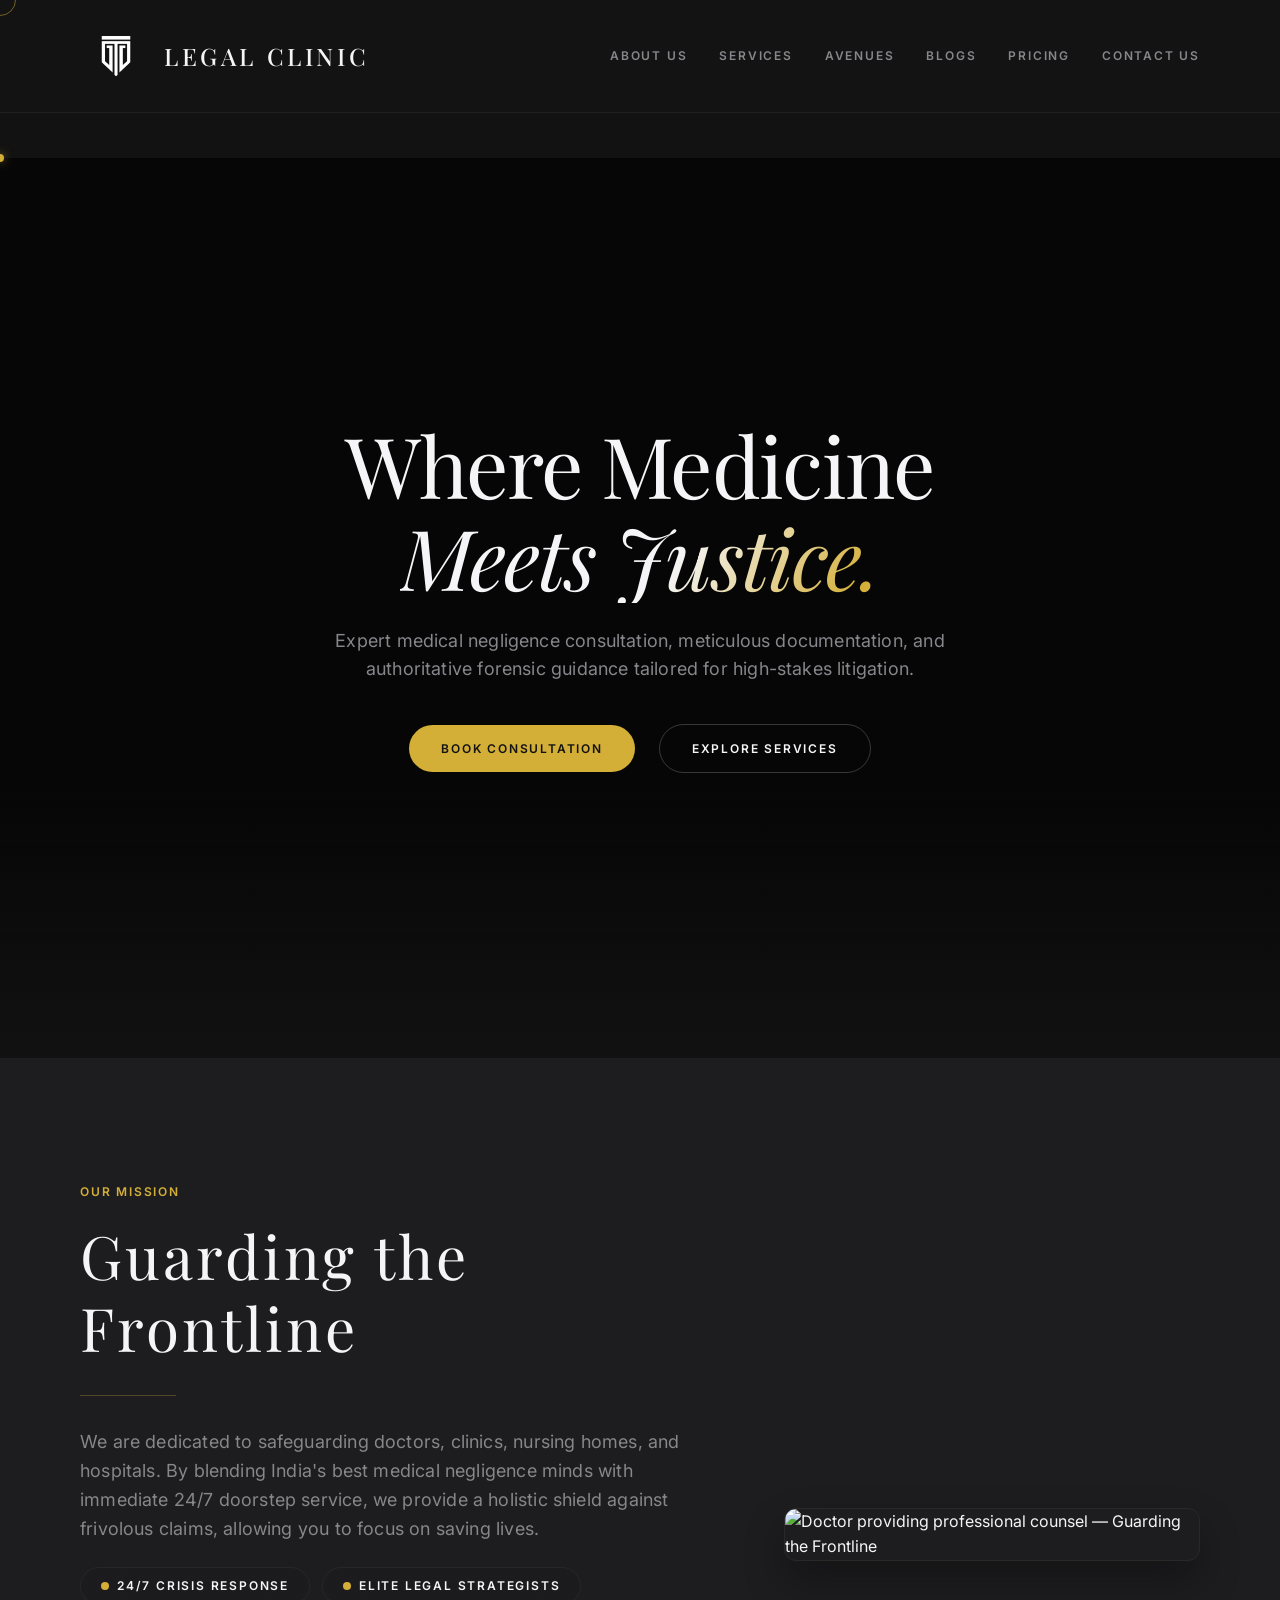
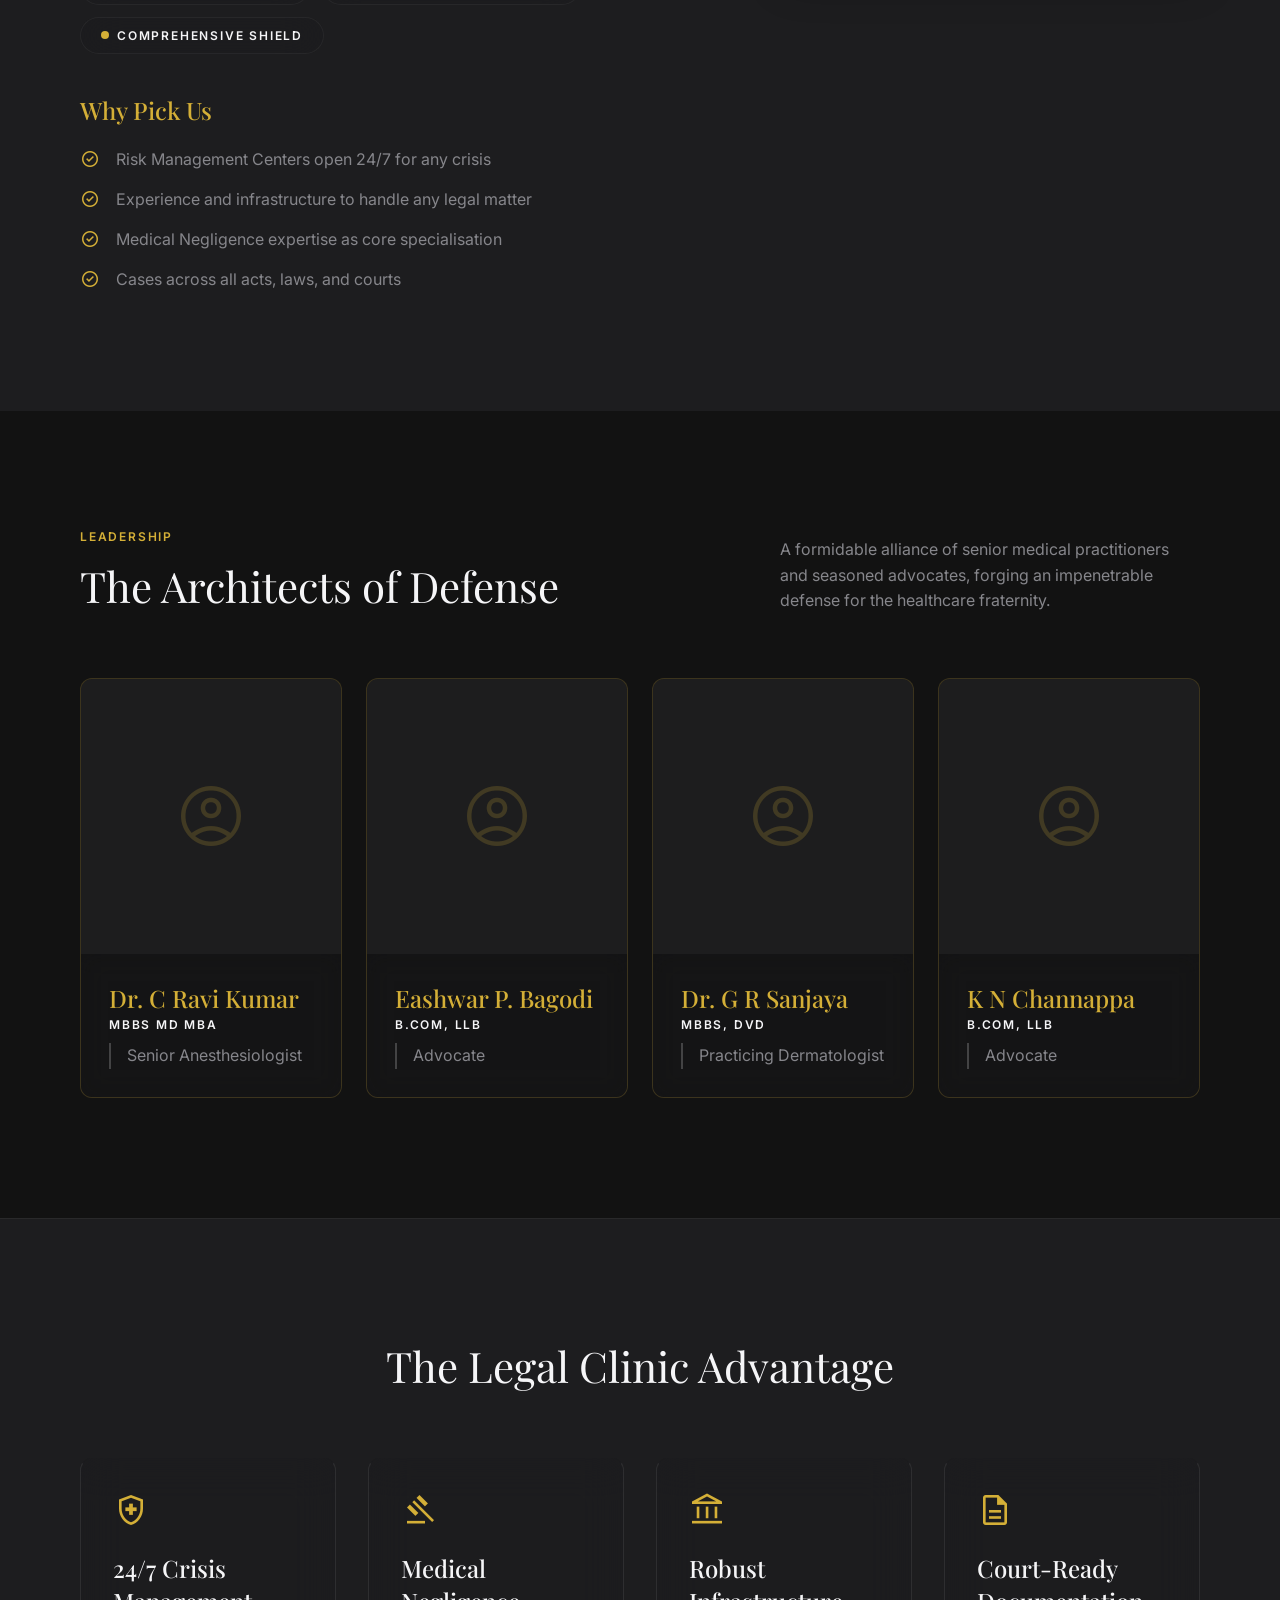
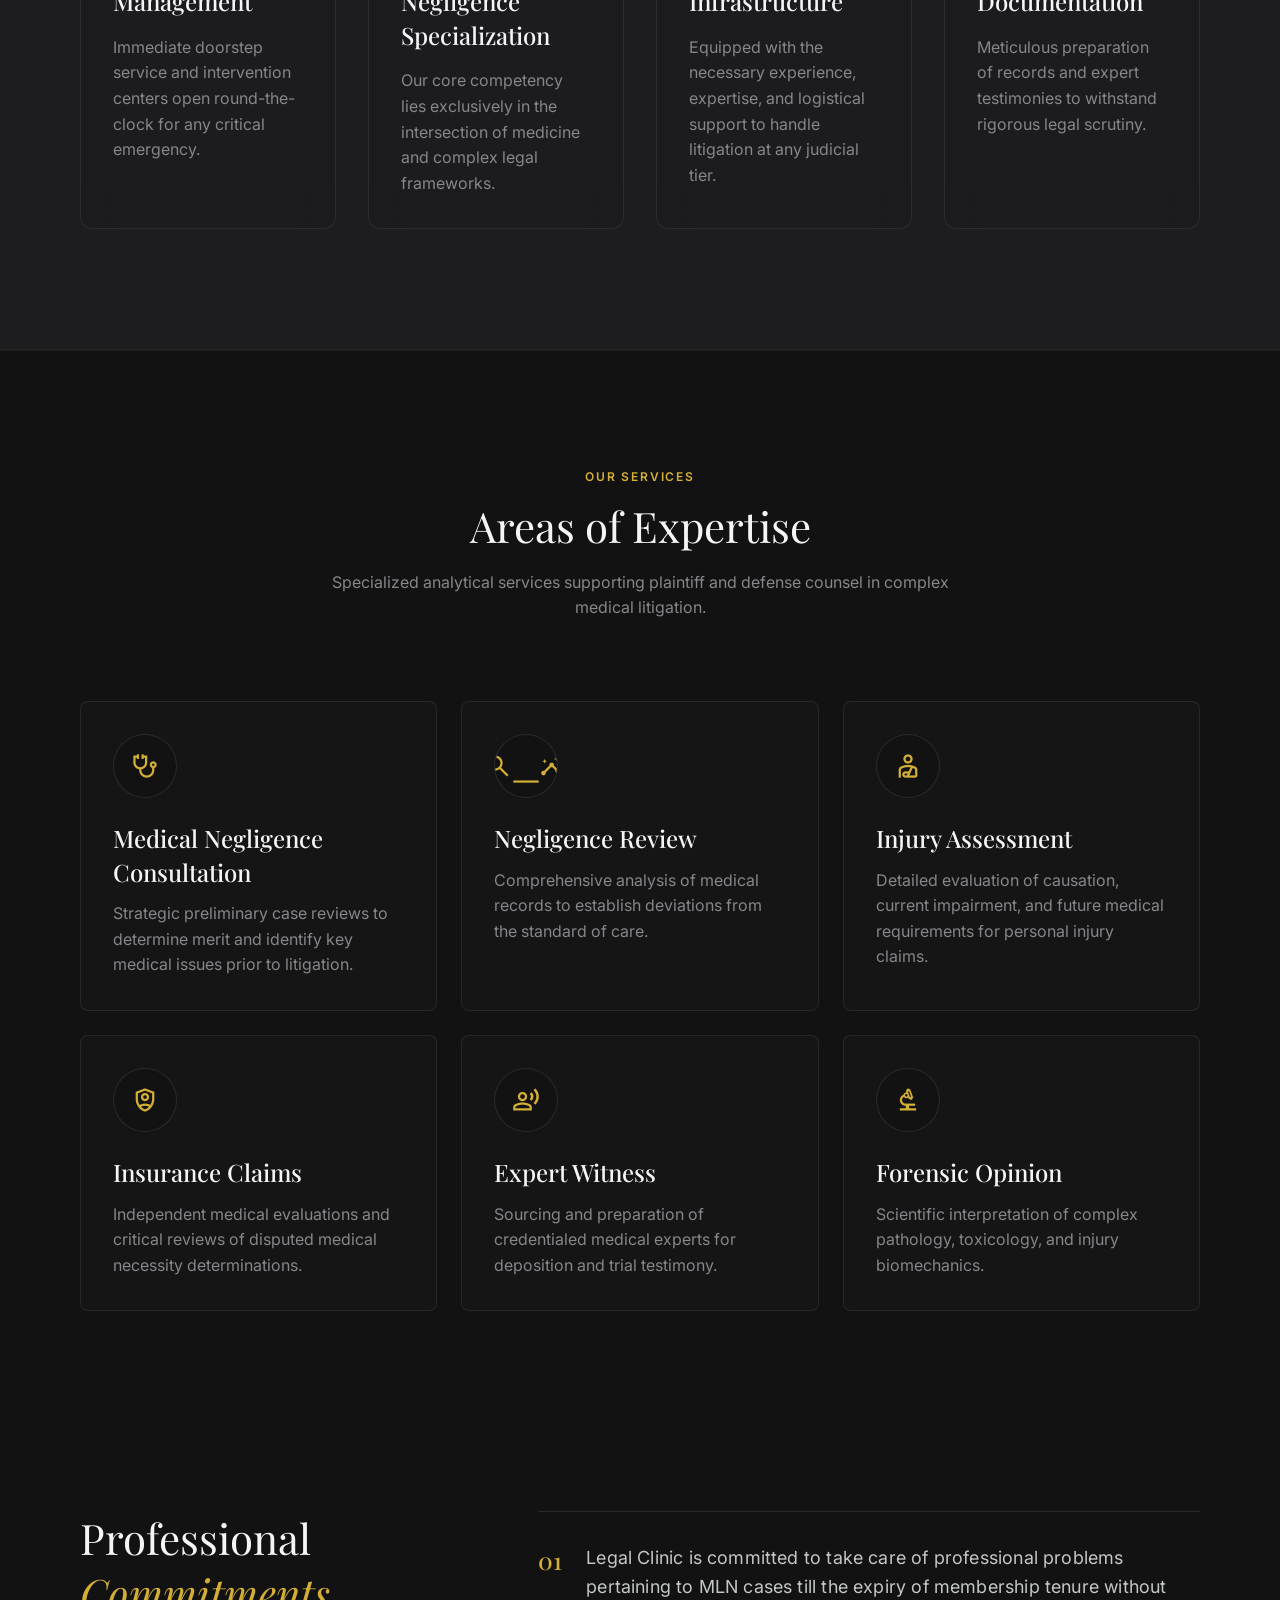
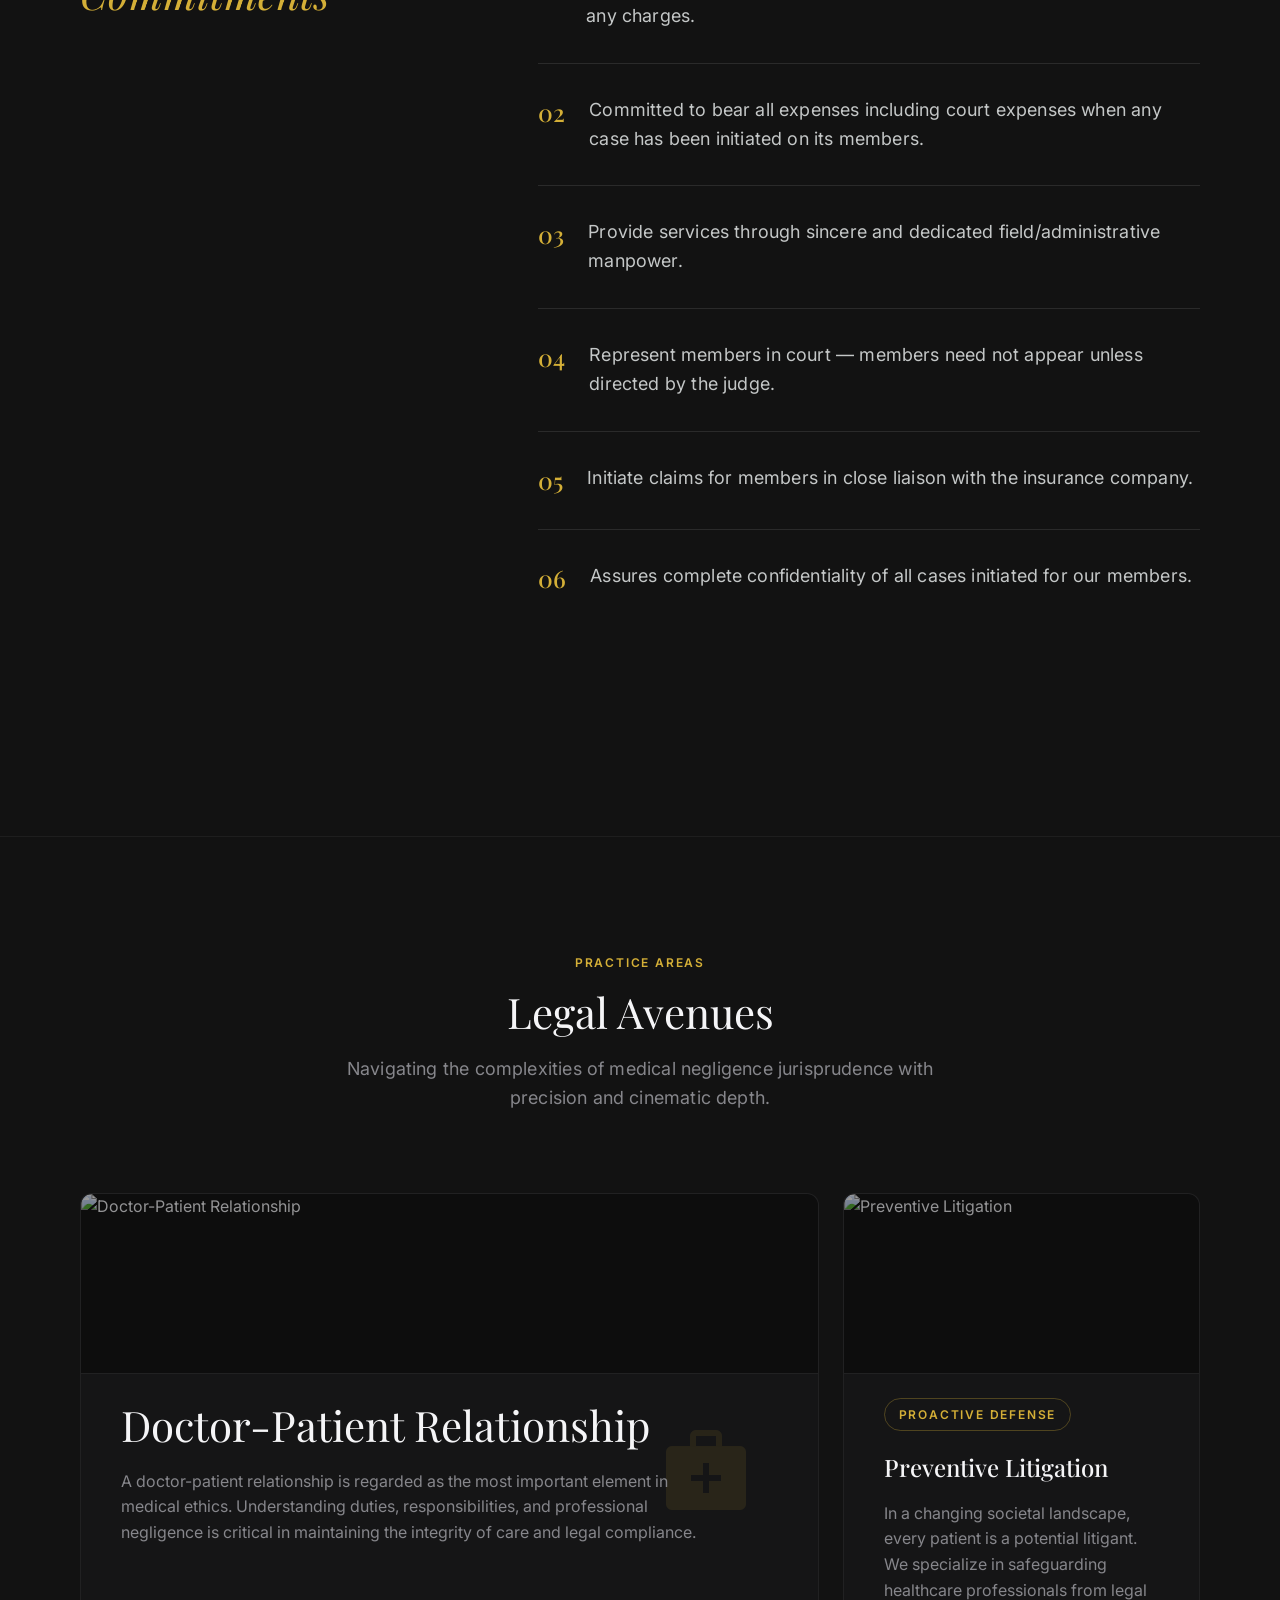
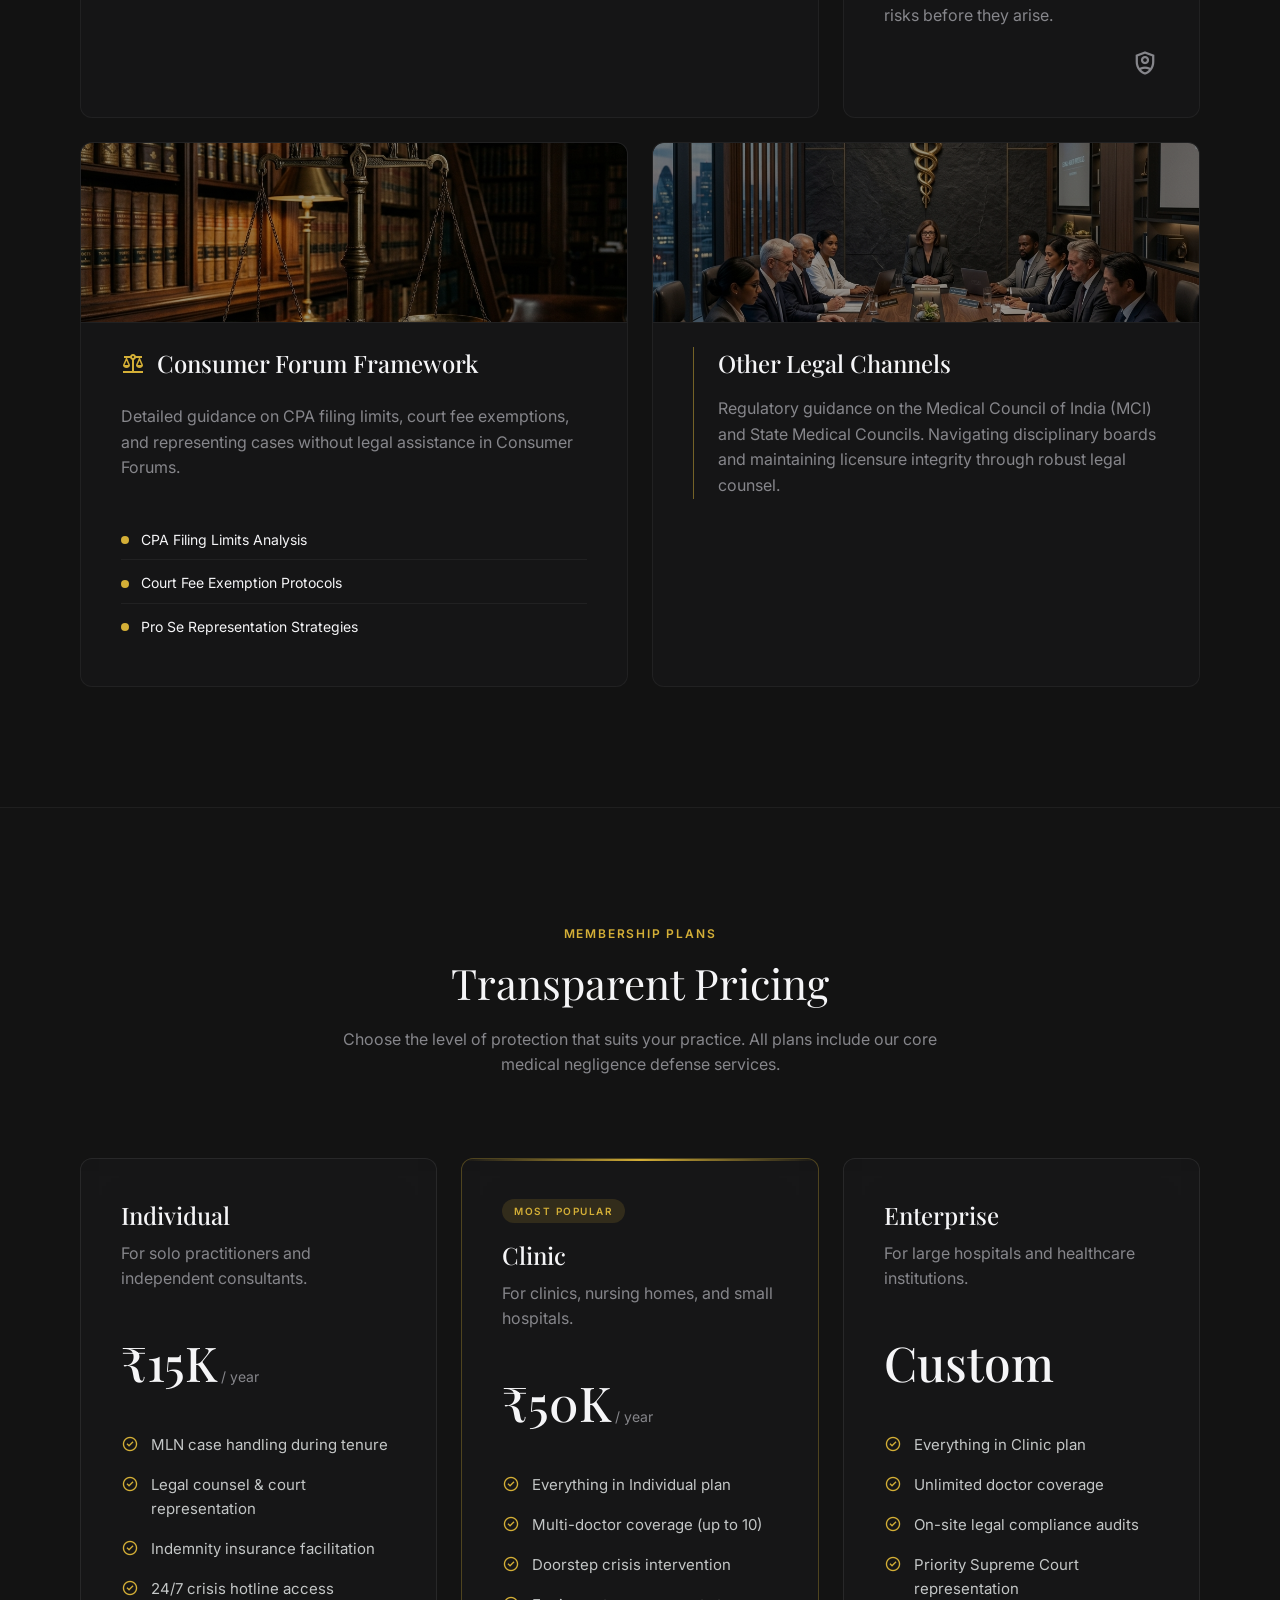
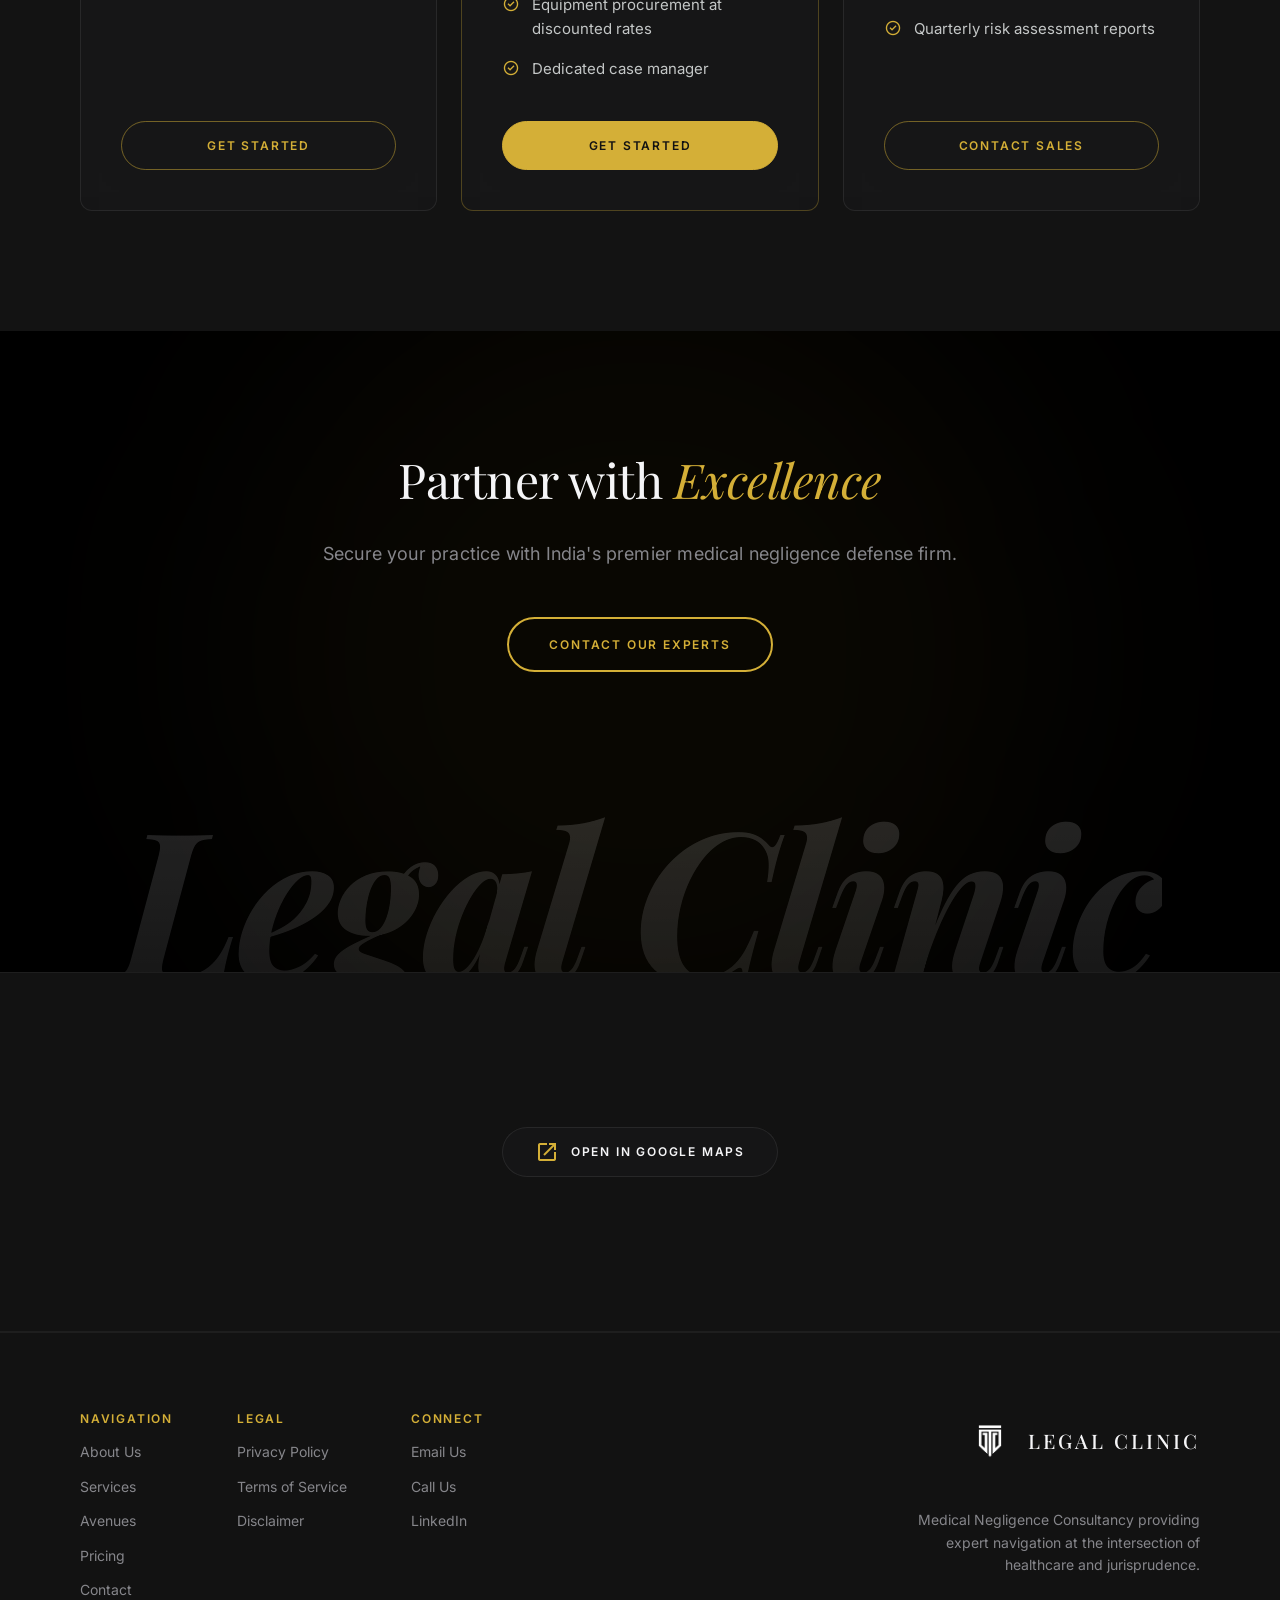
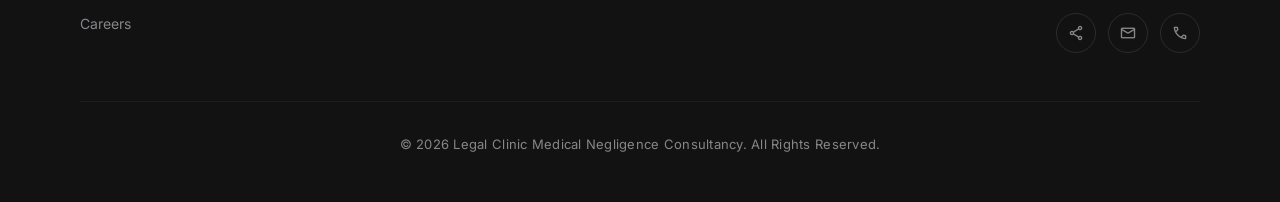
==== commit 1ce0b109: "Update index.html" ====
--- a/index.html
+++ b/index.html
@@ -9,8 +9,16 @@
   <link rel="preconnect" href="https://fonts.gstatic.com" crossorigin>
   <link href="https://fonts.googleapis.com/css2?family=Cormorant+Garamond:ital,wght@1,700&display=swap" rel="stylesheet">
   <link rel="stylesheet" href="style.css">
+
+  <!-- Three.js, GSAP, ScrollTrigger — local copies, no internet needed -->
+  <script src="libs/three.min.js"></script>
+  <script src="libs/gsap.min.js"></script>
+  <script src="libs/ScrollTrigger.min.js"></script>
 </head>
 <body>
+
+  <!-- 3D WebGL Canvas (fixed, behind everything) -->
+  <canvas id="three-canvas"></canvas>
 
   <!-- Custom Cursor -->
   <div class="custom-cursor" id="custom-cursor"></div>
@@ -54,7 +62,7 @@
   <section class="hero" id="hero">
     <div class="hero__bg">
       <div class="cinematic-mask" style="width:100%;height:100%;">
-        <img id="hero-bg" src="https://legalclinic.org.in/assets/images/banner.jpg" alt="Medical negligence clinic banner background with scale of justice and stethoscope">
+
       </div>
     </div>
     <div class="hero__overlay"></div>
@@ -222,7 +230,7 @@
       </div>
       <div class="services__grid">
         <!-- Service 1 -->
-        <div class="service-card glass-panel fade-up interactive" style="transition-delay:100ms;">
+        <div class="service-card glass-panel fade-up interactive" data-service="negligence" style="transition-delay:100ms;">
           <div class="service-card__icon">
             <span class="material-symbols-outlined" style="font-variation-settings:'FILL' 0;">stethoscope</span>
           </div>
@@ -262,7 +270,7 @@
           <p class="font-body-md service-card__desc">Sourcing and preparation of credentialed medical experts for deposition and trial testimony.</p>
         </div>
         <!-- Service 6 -->
-        <div class="service-card glass-panel fade-up interactive" style="transition-delay:600ms;">
+        <div class="service-card glass-panel fade-up interactive" data-service="forensic" style="transition-delay:600ms;">
           <div class="service-card__icon">
             <span class="material-symbols-outlined" style="font-variation-settings:'FILL' 0;">biotech</span>
           </div>
@@ -570,5 +578,7 @@
 
   <!-- ============ JAVASCRIPT ============ -->
   <script src="main.js"></script>
+  <!-- 3D Scene (plain script, uses THREE/gsap globals) -->
+  <script src="three-scene.js"></script>
 </body>
 </html>
--- a/style.css
+++ b/style.css
@@ -372,7 +372,8 @@
 }
 
 .nav__link:hover,
-.nav__link.active {
+.nav__link.active,
+.nav__link--active {
   color: var(--gold-accent);
 }
 
@@ -388,7 +389,8 @@
 }
 
 .nav__link:hover::after,
-.nav__link.active::after {
+.nav__link.active::after,
+.nav__link--active::after {
   width: 100%;
 }
 
@@ -550,13 +552,14 @@
   display: inline-flex;
   align-items: center;
   justify-content: center;
+  gap: 8px;
   padding: 14px 32px;
   font-family: 'Inter', sans-serif;
   font-size: 12px;
   font-weight: 600;
   letter-spacing: 0.15em;
   text-transform: uppercase;
-  border-radius: var(--radius-default);
+  border-radius: 100px;
   transition: all 0.5s ease;
   border: none;
   width: 100%;
@@ -1166,7 +1169,7 @@
   font-weight: 600;
   letter-spacing: 0.15em;
   text-transform: uppercase;
-  border-radius: var(--radius-default);
+  border-radius: 100px;
   transition: all 0.4s ease;
   text-align: center;
   border: 1px solid rgba(212, 175, 55, 0.5);
@@ -1194,6 +1197,10 @@
 /* ---------- CONTACT SECTION ---------- */
 .contact {
   padding: var(--stack-xl) 0;
+}
+
+.contact--page {
+  padding-top: 140px;
 }
 
 .contact__grid {
@@ -1662,9 +1669,10 @@
 
 /* ---------- CTA Section ---------- */
 .cta-section {
-  padding: var(--stack-xl) 0;
+  padding: var(--stack-xl) 0 0;
   position: relative;
   overflow: hidden;
+  background: #000;
 }
 
 .cta-section__glow {
@@ -1674,7 +1682,7 @@
   transform: translate(-50%, -50%);
   width: 800px;
   height: 800px;
-  background: rgba(212, 175, 55, 0.05);
+  background: rgba(212, 175, 55, 0.04);
   border-radius: 50%;
   filter: blur(120px);
   pointer-events: none;
@@ -1703,6 +1711,50 @@
   background: var(--gold-accent);
   color: var(--matte-black);
 }
+
+/* ---- CTA Watermark Text ---- */
+.cta-section__watermark-wrap {
+  position: relative;
+  width: 100%;
+  height: 220px;
+  margin-top: 80px;
+  overflow: hidden;
+  display: flex;
+  align-items: flex-end;
+  justify-content: center;
+}
+
+.cta-section__watermark {
+  font-family: 'Cormorant Garamond', 'Playfair Display', Georgia, serif;
+  font-size: clamp(96px, 16vw, 220px);
+  font-weight: 700;
+  font-style: italic;
+  line-height: 1;
+  letter-spacing: -0.02em;
+  white-space: nowrap;
+  color: transparent;
+  /* Base: nearly invisible text */
+  background: radial-gradient(
+    circle 75px at var(--tx, -9999px) var(--ty, -9999px),
+    rgba(255, 255, 255, 0.75) 0%,
+    rgba(255, 255, 255, 0.18) 55%,
+    rgba(255, 255, 255, 0.06) 100%
+  ),
+  linear-gradient(
+    180deg,
+    rgba(255, 255, 255, 0.09) 0%,
+    rgba(255, 255, 255, 0.03) 100%
+  );
+  -webkit-background-clip: text;
+  background-clip: text;
+  user-select: none;
+  cursor: default;
+  position: relative;
+  z-index: 1;
+  /* Clip ~12% from bottom so text bleeds off edge */
+  transform: translateY(12%);
+}
+
 
 /* ---------- Section Utilities ---------- */
 .section-spacer { height: 1px; background: rgba(255, 255, 255, 0.05); }
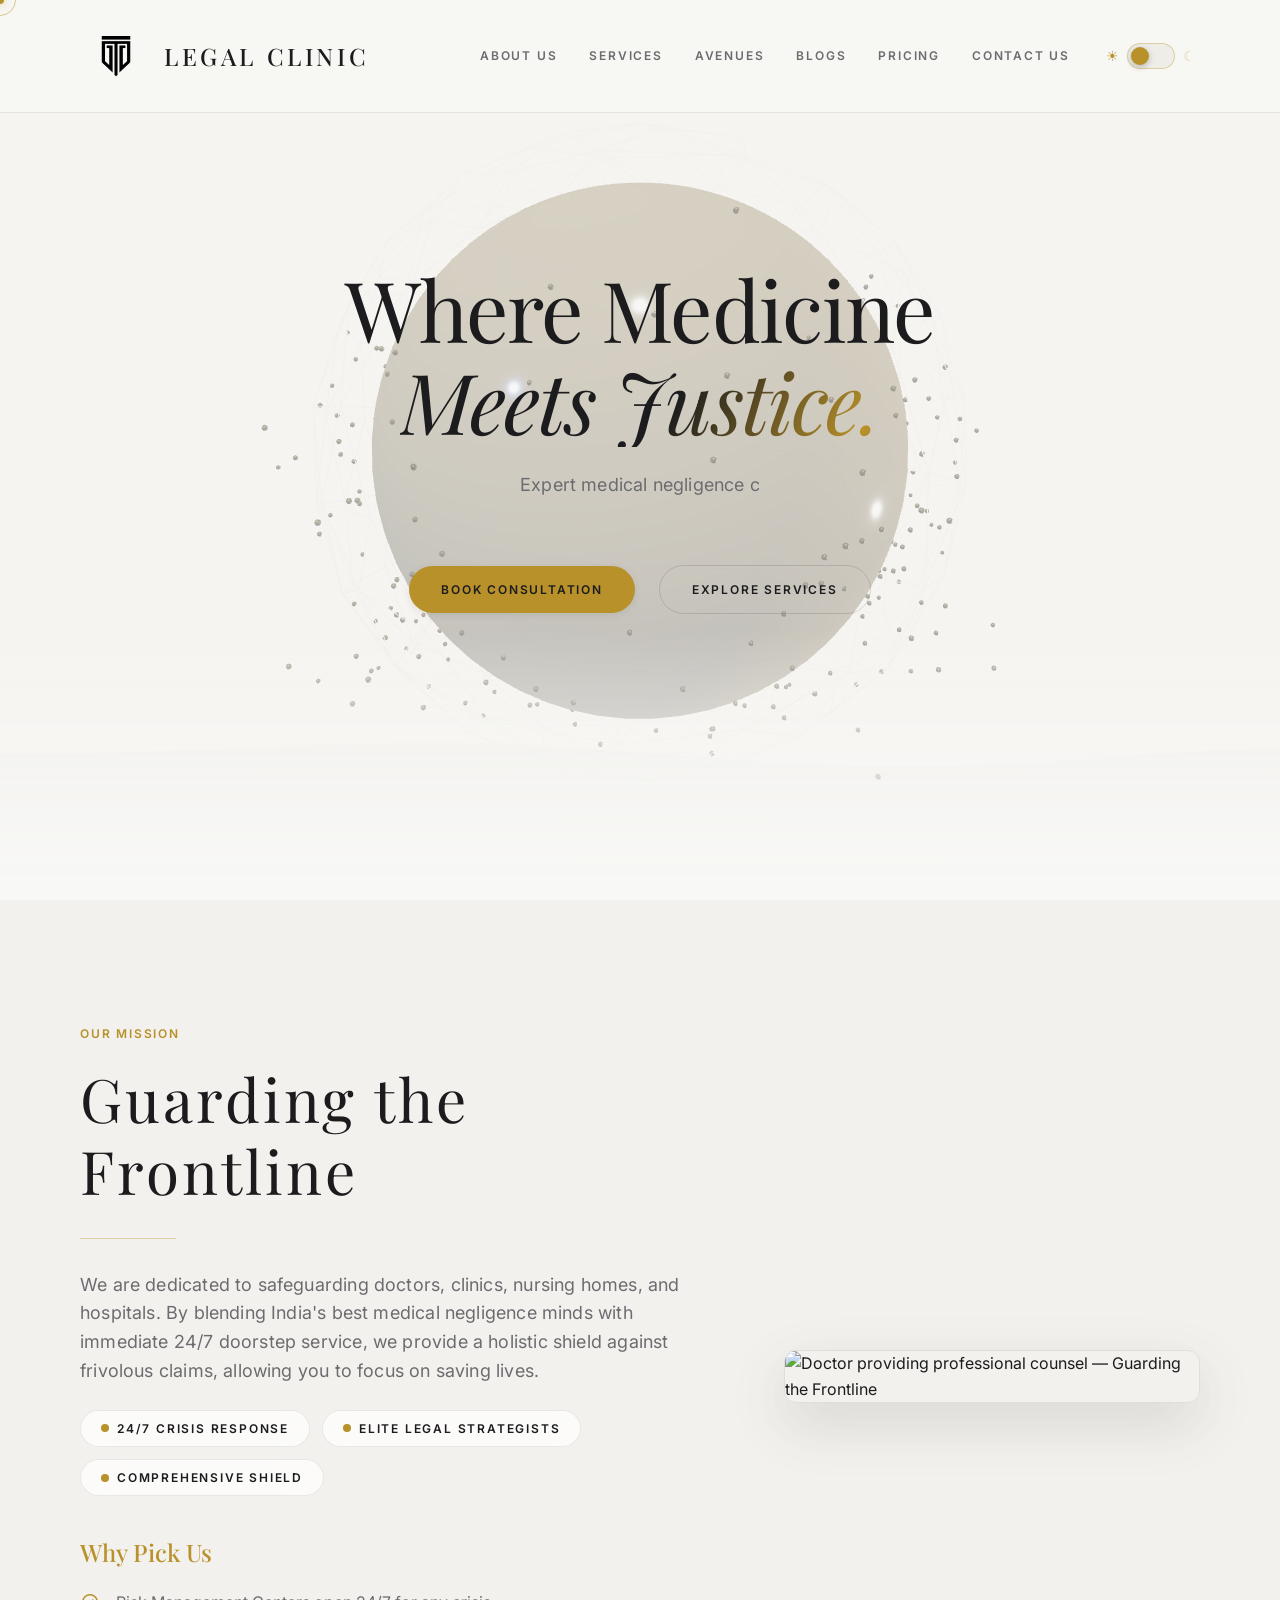
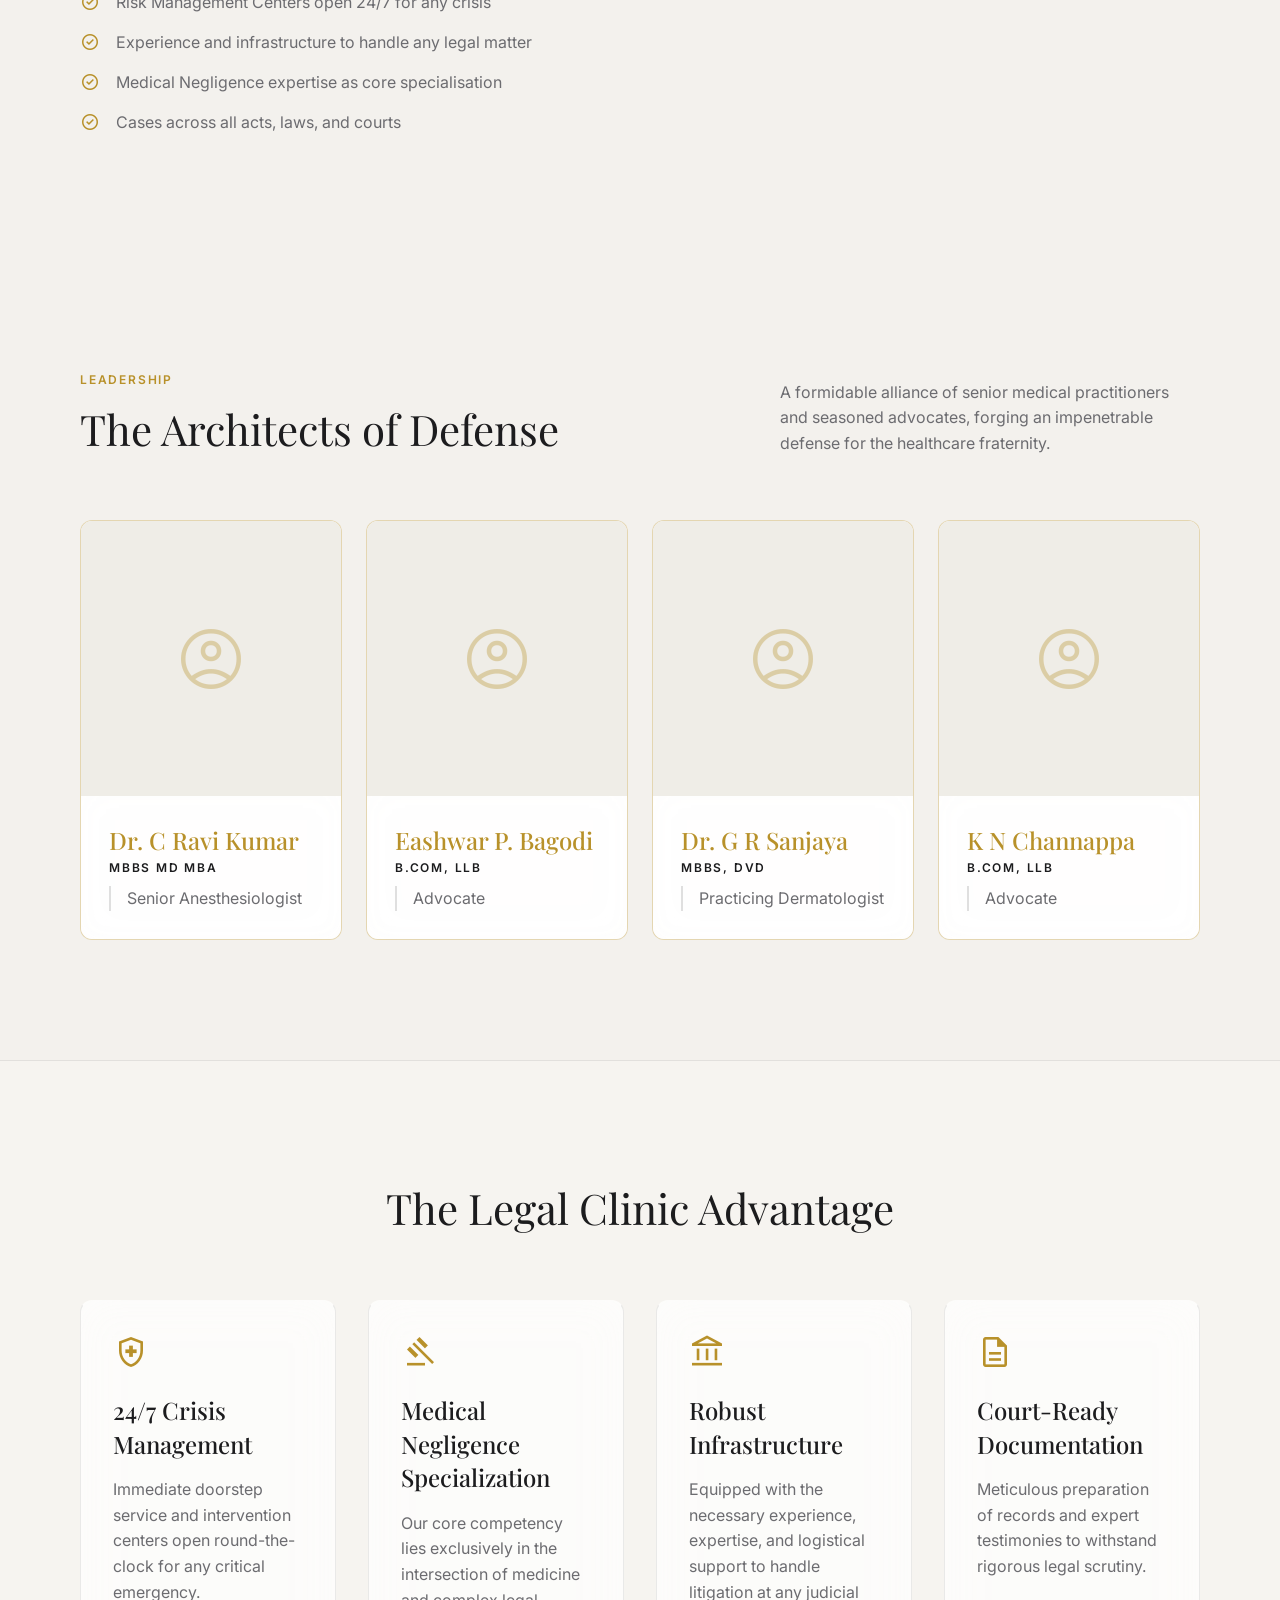
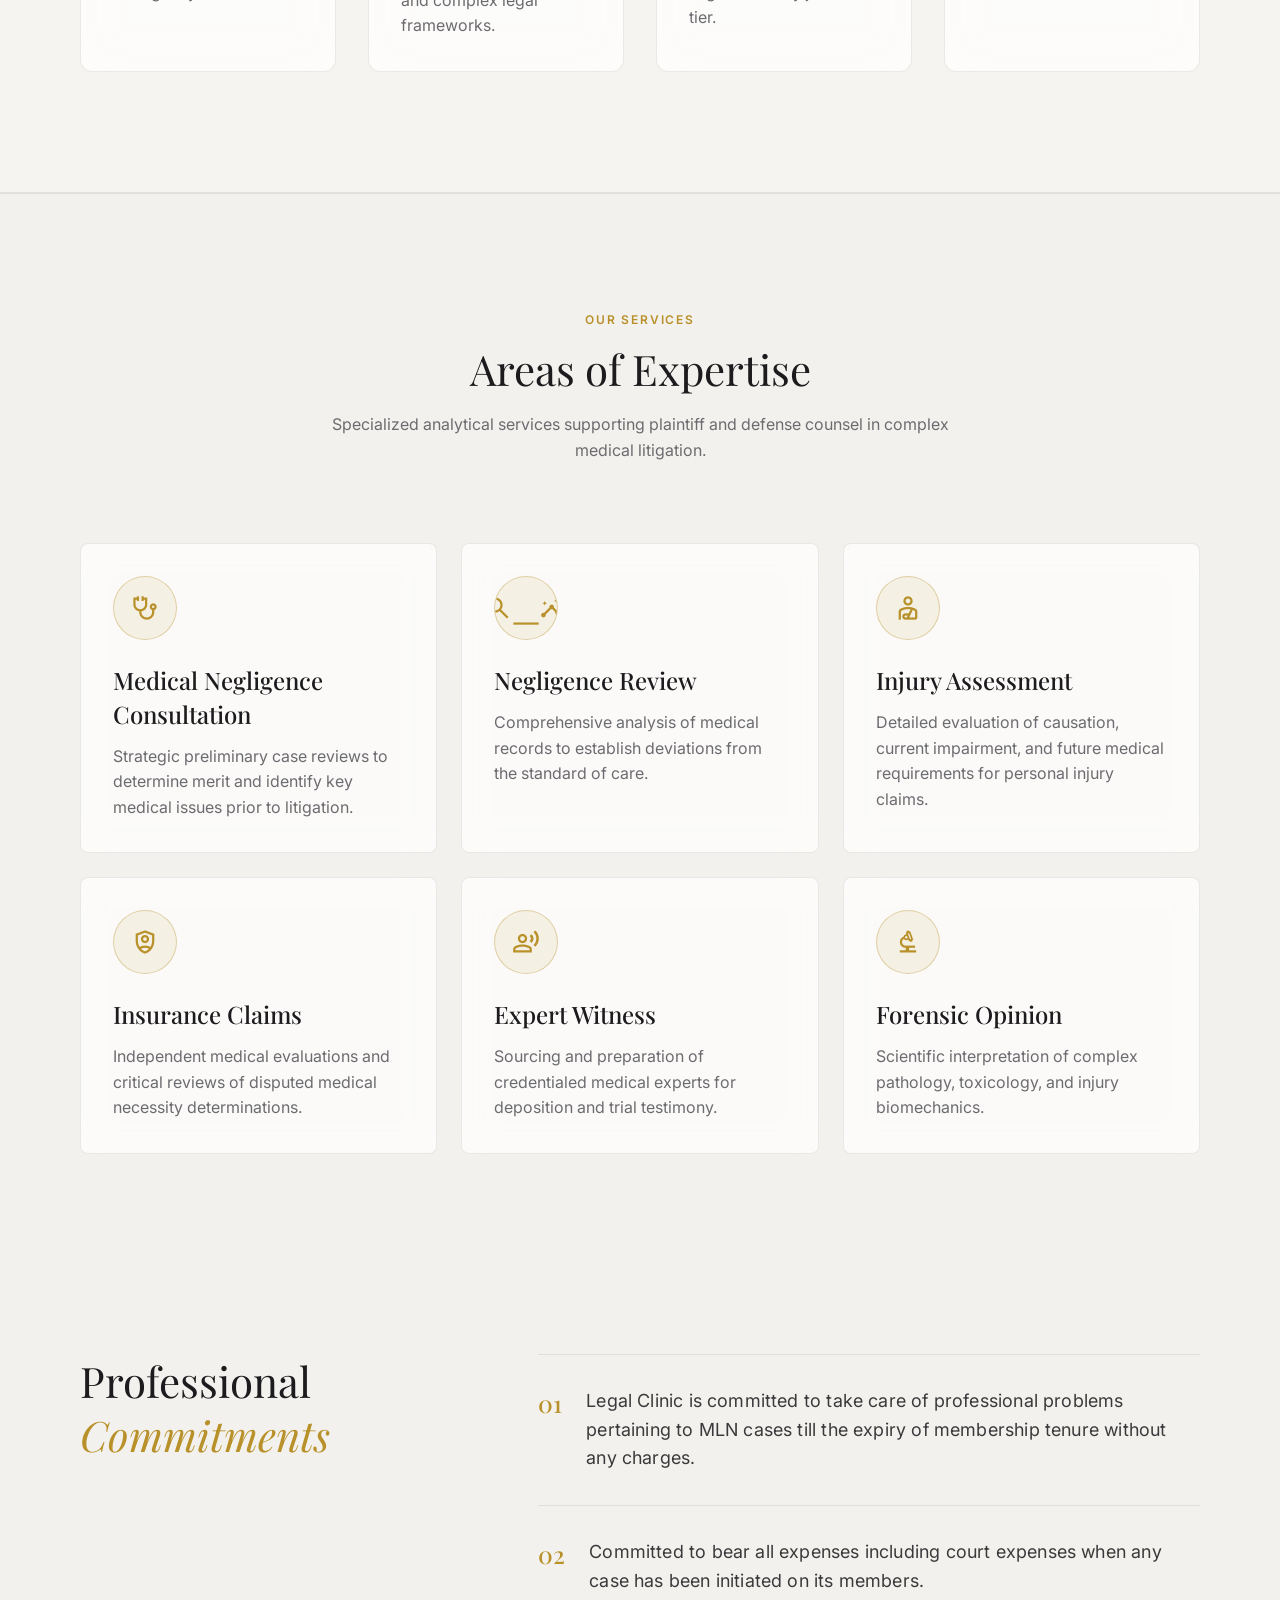
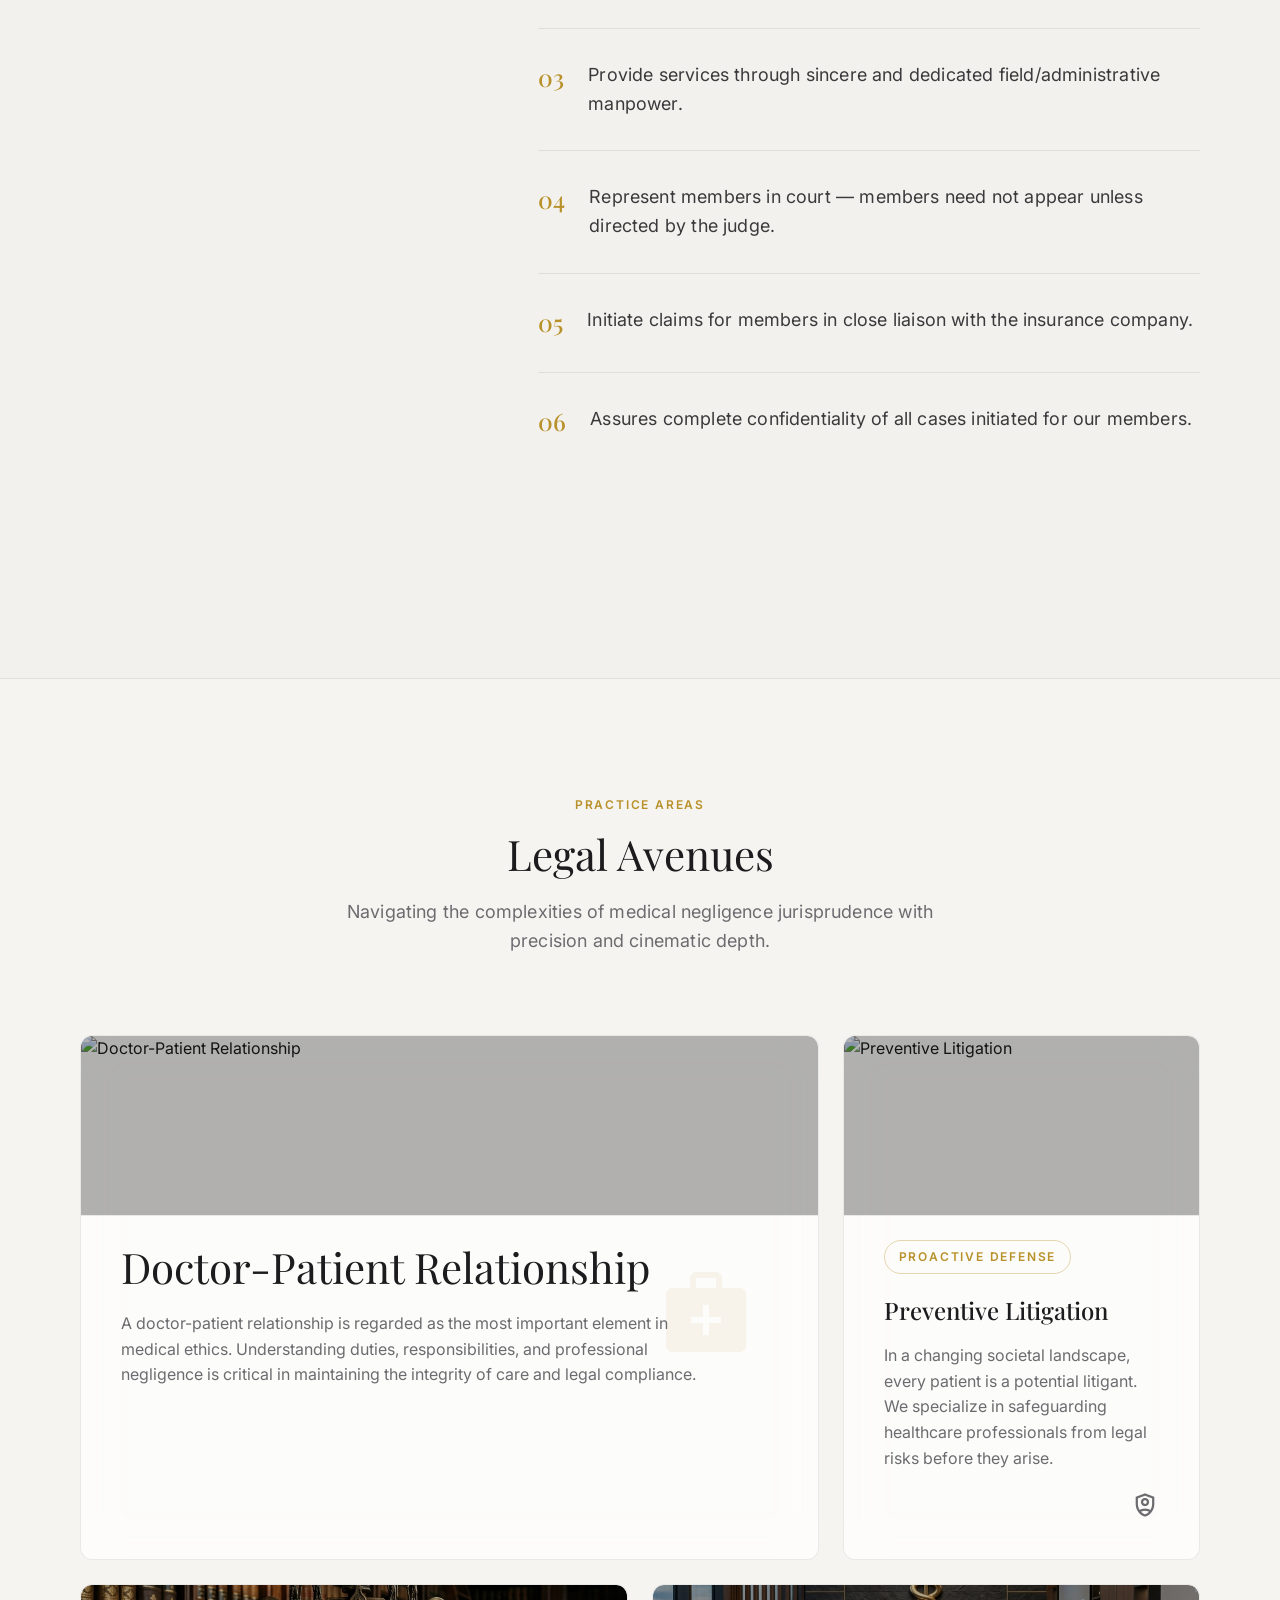
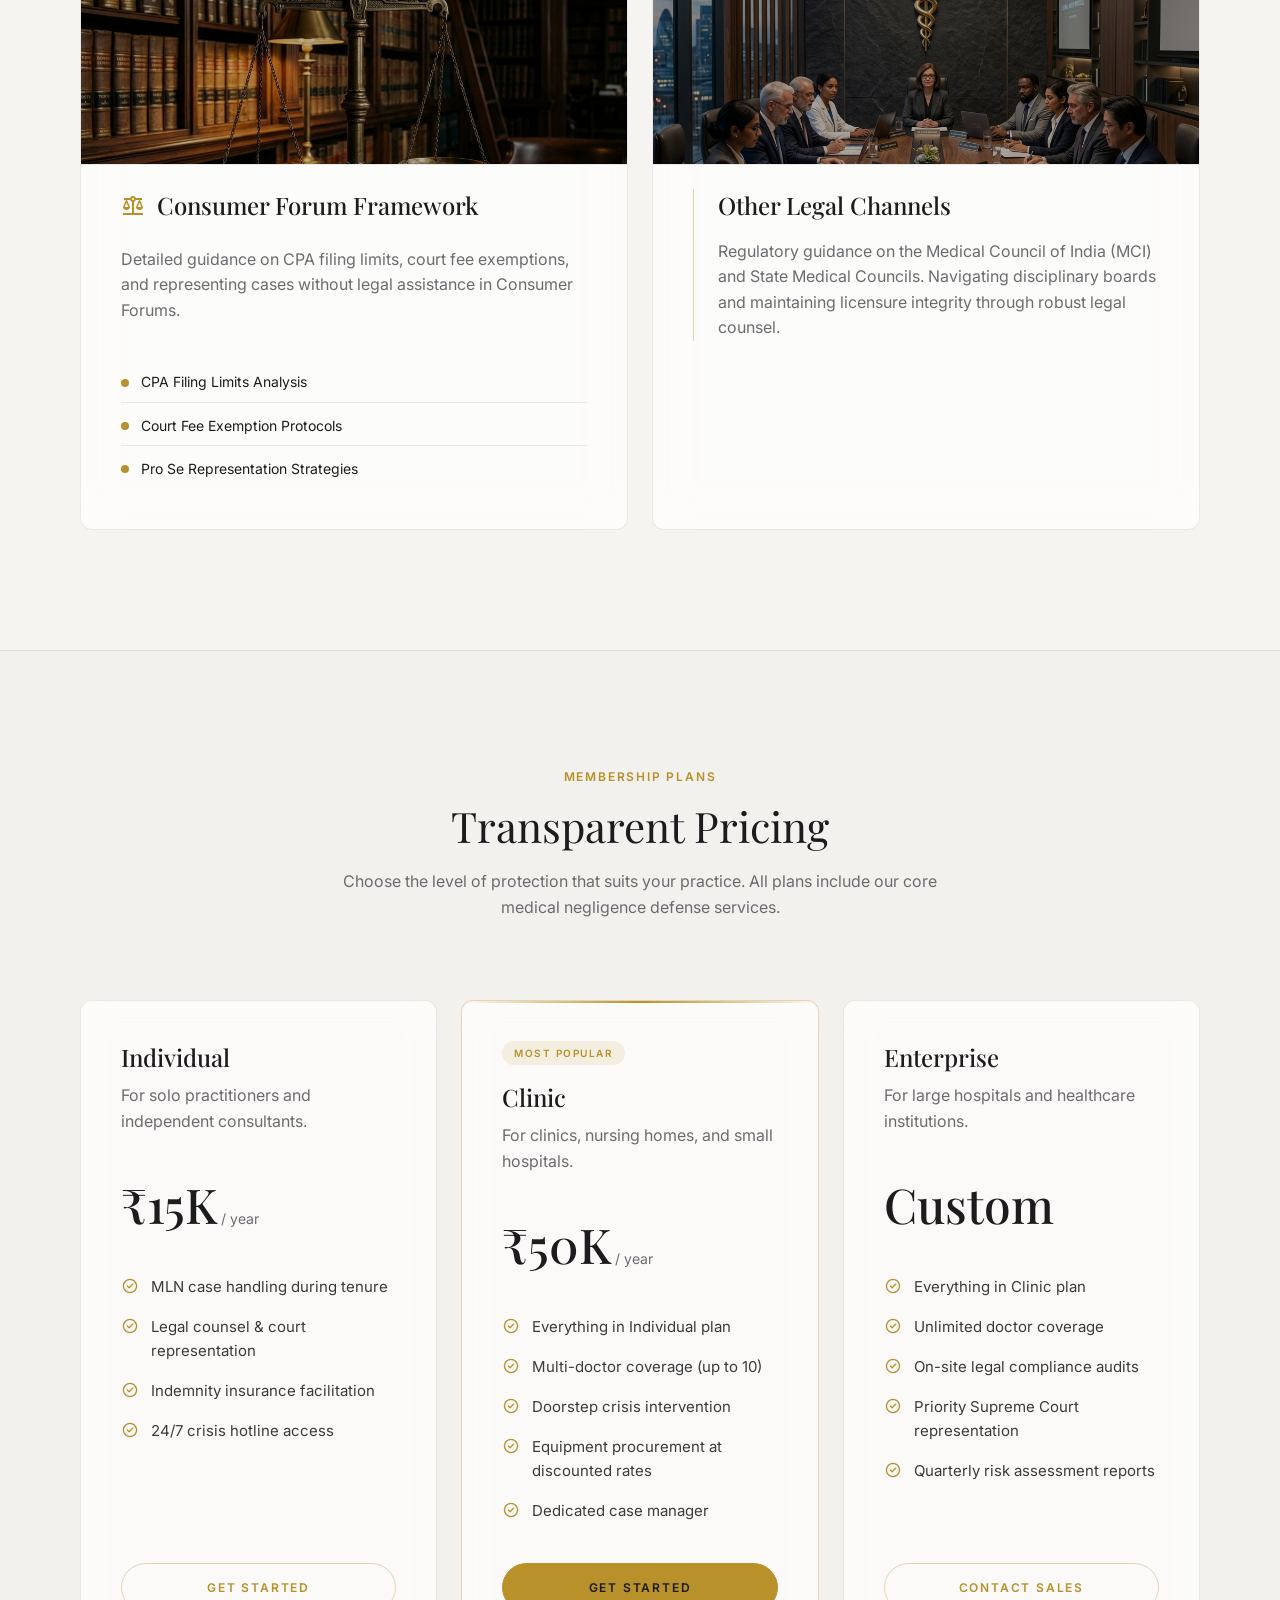
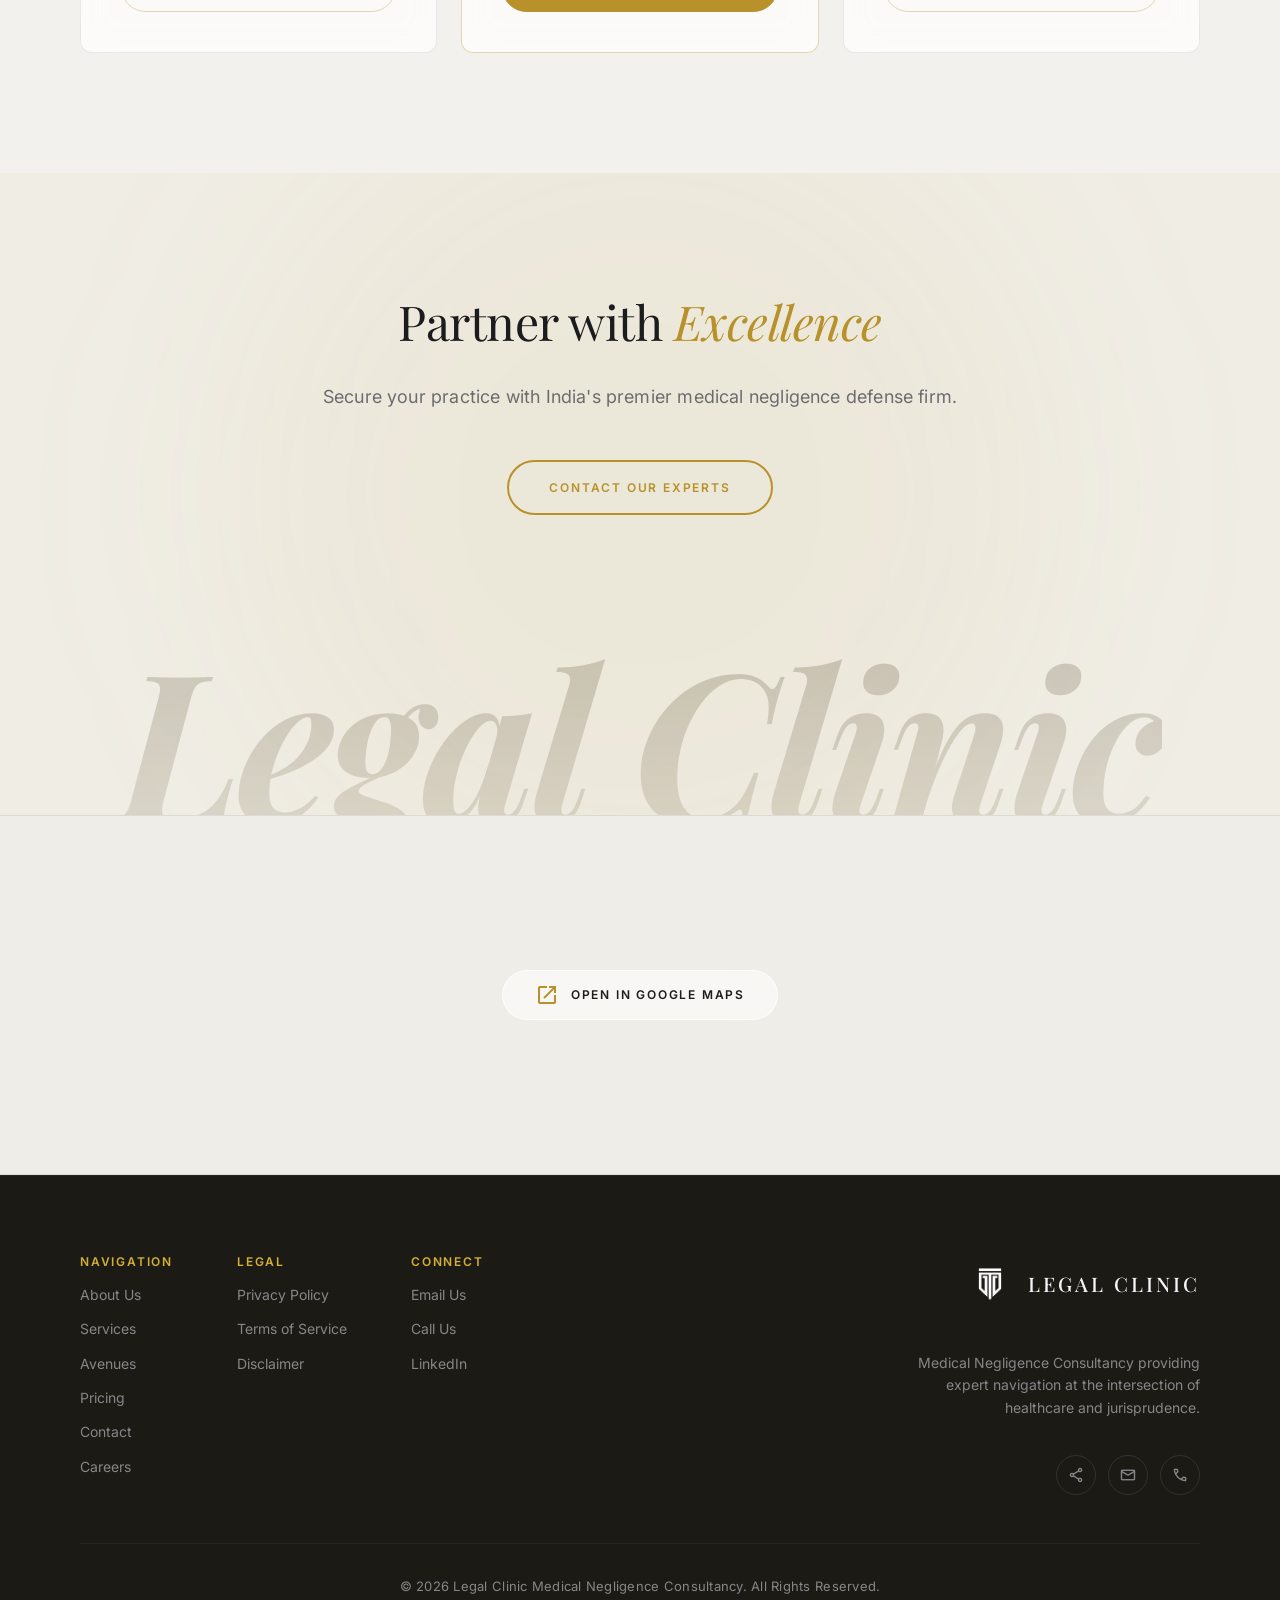
==== commit 025e70df: "Add light/dark theme toggle system with smooth transitions and fix 3D scroll issues" ====
--- a/index.html
+++ b/index.html
@@ -1,5 +1,5 @@
 <!DOCTYPE html>
-<html lang="en" class="dark">
+<html lang="en" data-theme="light">
 <head>
   <meta charset="UTF-8">
   <meta name="viewport" content="width=device-width, initial-scale=1.0">
@@ -14,6 +14,17 @@
   <script src="libs/three.min.js"></script>
   <script src="libs/gsap.min.js"></script>
   <script src="libs/ScrollTrigger.min.js"></script>
+
+  <!-- Anti-FOUC: apply saved theme before paint -->
+  <script>
+    (function(){
+      var t = localStorage.getItem('lc-theme');
+      if (!t) {
+        t = window.matchMedia && window.matchMedia('(prefers-color-scheme: dark)').matches ? 'dark' : 'light';
+      }
+      document.documentElement.setAttribute('data-theme', t);
+    })();
+  </script>
 </head>
 <body>
 
@@ -38,6 +49,14 @@
         <a href="#" class="nav__link interactive" title="Blog coming soon">Blogs</a>
         <a href="#pricing" class="nav__link interactive">Pricing</a>
         <a href="contact.html" class="nav__link interactive">Contact Us</a>
+        <!-- Theme Toggle -->
+        <button class="theme-toggle interactive" id="theme-toggle" aria-label="Toggle light/dark theme">
+          <span class="theme-toggle__icon theme-toggle__sun" aria-hidden="true">&#9728;</span>
+          <span class="theme-toggle__track" aria-hidden="true">
+            <span class="theme-toggle__thumb"></span>
+          </span>
+          <span class="theme-toggle__icon theme-toggle__moon" aria-hidden="true">&#9790;</span>
+        </button>
       </div>
       <button class="nav__mobile-toggle interactive" id="mobile-toggle" aria-label="Open menu">
         <span class="material-symbols-outlined">menu</span>
@@ -56,6 +75,16 @@
     <a href="#" class="mobile-menu__link interactive" title="Blog coming soon">Blogs</a>
     <a href="#pricing" class="mobile-menu__link interactive">Pricing</a>
     <a href="contact.html" class="mobile-menu__link interactive">Contact Us</a>
+    <!-- Mobile Theme Toggle -->
+    <div class="mobile-theme-toggle-row">
+      <span>&#9728; Light</span>
+      <button class="theme-toggle interactive" id="theme-toggle-mobile" aria-label="Toggle theme">
+        <span class="theme-toggle__track">
+          <span class="theme-toggle__thumb"></span>
+        </span>
+      </button>
+      <span>Dark &#9790;</span>
+    </div>
   </div>
 
   <!-- ============ HERO SECTION ============ -->
--- a/style.css
+++ b/style.css
@@ -1,78 +1,229 @@
 /* ===================================================================
    LEGAL CLINIC — CINEMATIC AUTHORITY DESIGN SYSTEM
-   Design tokens sourced from Stitch "Legal Clinic Cinematic Experience"
+   Light/Dark Theme System via CSS Custom Properties
+   Default: Light Theme | Toggle: data-theme="dark" on <html>
    =================================================================== */
 
 /* ---------- Google Fonts ---------- */
 @import url('https://fonts.googleapis.com/css2?family=Inter:wght@400;500;600&family=Playfair+Display:ital,wght@0,400;0,500;0,600;0,700;1,400&display=swap');
 @import url('https://fonts.googleapis.com/css2?family=Material+Symbols+Outlined:wght,FILL@100..700,0..1&display=swap');
 
-/* ---------- CSS Custom Properties ---------- */
+/* ==========================================================================
+   THEME TOKENS — Light (default) & Dark override
+   ========================================================================== */
+
 :root {
-  /* Surface / Background */
-  --surface:                 #111415;
-  --surface-dim:             #111415;
-  --surface-bright:          #37393b;
-  --surface-container-lowest:#0c0e10;
-  --surface-container-low:   #1a1c1d;
-  --surface-container:       #1e2021;
-  --surface-container-high:  #282a2c;
-  --surface-container-highest:#333537;
-  --surface-variant:         #333537;
-
-  /* Brand */
-  --matte-black:   #121212;
-  --charcoal:      #1D1D1F;
-  --gold-accent:   #D4AF37;
-  --tertiary:      #e9c349;
-  --off-white:     #F5F5F7;
-  --muted-gray:    #86868B;
-
-  /* On-colors */
-  --on-surface:          #e2e2e4;
-  --on-surface-variant:  #c4c7c7;
-  --on-background:       #e2e2e4;
-
-  /* Outline */
-  --outline:         #8e9192;
-  --outline-variant:  #444748;
-
-  /* Spacing */
-  --margin-mobile:  24px;
-  --margin-tablet:  40px;
-  --margin-desktop: 80px;
-  --gutter:         24px;
-  --stack-md:       48px;
-  --stack-lg:       80px;
-  --stack-xl:       120px;
-
-  /* Radius */
-  --radius-sm:   0.125rem;
-  --radius-default: 0.25rem;
-  --radius-md:   0.375rem;
-  --radius-lg:   0.5rem;
-  --radius-xl:   0.75rem;
-  --radius-full: 9999px;
-}
-
-/* ---------- Reset & Base ---------- */
-*, *::before, *::after { box-sizing: border-box; margin: 0; padding: 0; }
-
+  /* ── Brand (fixed) ── */
+  --gold-accent:      #B8912A;   /* richer/deeper for light bg */
+  --gold-bright:      #D4AF37;   /* bright version for highlights */
+  --tertiary:         #c9a040;
+
+  /* ── Light theme surfaces ── */
+  --bg-primary:       #F8F8F6;
+  --bg-secondary:     #EFEDE7;
+  --bg-card:          rgba(255, 255, 255, 0.72);
+  --bg-card-solid:    #FFFFFF;
+  --bg-nav:           rgba(248, 248, 246, 0.80);
+  --bg-nav-scrolled:  rgba(248, 248, 246, 0.95);
+  --bg-mobile-menu:   rgba(245, 244, 240, 0.98);
+  --bg-footer:        #1C1A15;   /* footer always dark for contrast */
+  --bg-cta:           #F0EDE5;
+  --bg-icon:          rgba(184, 145, 42, 0.10);
+  --bg-contact-icon:  rgba(184, 145, 42, 0.08);
+  --bg-scroll-top:    rgba(240, 237, 229, 0.9);
+
+  /* ── Light theme text ── */
+  --text-primary:     #1C1C1E;
+  --text-secondary:   #3A3A3C;
+  --text-muted:       #6C6C70;
+  --text-on-gold:     #1C1C1E;   /* text ON a gold button */
+  --text-on-dark:     #F5F5F7;   /* text within always-dark sections */
+
+  /* ── Light theme borders ── */
+  --border-subtle:    rgba(0, 0, 0, 0.08);
+  --border-medium:    rgba(0, 0, 0, 0.12);
+  --border-gold:      rgba(184, 145, 42, 0.35);
+  --border-gold-hover:rgba(184, 145, 42, 0.65);
+
+  /* ── Light theme section overlays (3D canvas bleed-through) ── */
+  --section-overlay-a: rgba(240, 237, 233, 0.68);
+  --section-overlay-b: rgba(245, 243, 238, 0.72);
+
+  /* ── Shadows ── */
+  --shadow-sm:        0 2px 8px rgba(0,0,0,0.08);
+  --shadow-md:        0 8px 32px rgba(0,0,0,0.10);
+  --shadow-lg:        0 20px 60px rgba(0,0,0,0.12);
+  --shadow-gold:      0 0 25px rgba(184, 145, 42, 0.35);
+  --shadow-gold-hover:0 0 40px rgba(184, 145, 42, 0.50);
+
+  /* ── Glass panel ── */
+  --glass-bg:         rgba(255, 255, 255, 0.55);
+  --glass-border:     rgba(255, 255, 255, 0.75);
+
+  /* ── Three.js background ── */
+  --three-bg:         #F0EDE7;
+
+  /* ── Spacing (theme-independent) ── */
+  --margin-mobile:    24px;
+  --margin-tablet:    40px;
+  --margin-desktop:   80px;
+  --gutter:           24px;
+  --stack-md:         48px;
+  --stack-lg:         80px;
+  --stack-xl:         120px;
+
+  /* ── Radius (theme-independent) ── */
+  --radius-sm:        0.125rem;
+  --radius-default:   0.25rem;
+  --radius-md:        0.375rem;
+  --radius-lg:        0.5rem;
+  --radius-xl:        0.75rem;
+  --radius-full:      9999px;
+
+  /* ── Watermark glow ── */
+  --watermark-glow-1: rgba(50, 30, 0, 0.80);
+  --watermark-glow-2: rgba(100, 70, 0, 0.22);
+  --watermark-glow-3: rgba(100, 70, 0, 0.08);
+  --watermark-base-1: rgba(0, 0, 0, 0.12);
+  --watermark-base-2: rgba(0, 0, 0, 0.04);
+}
+
+/* ── Dark theme overrides ── */
+[data-theme="dark"] {
+  --gold-accent:      #D4AF37;
+  --gold-bright:      #e9c349;
+  --tertiary:         #e9c349;
+
+  --bg-primary:       #04040a;
+  --bg-secondary:     #121212;
+  --bg-card:          rgba(29, 29, 31, 0.40);
+  --bg-card-solid:    #1e2021;
+  --bg-nav:           rgba(29, 29, 31, 0.20);
+  --bg-nav-scrolled:  rgba(29, 29, 31, 0.65);
+  --bg-mobile-menu:   rgba(18, 18, 18, 0.97);
+  --bg-footer:        #121212;
+  --bg-cta:           #000000;
+  --bg-icon:          #121212;
+  --bg-contact-icon:  #121212;
+  --bg-scroll-top:    rgba(29, 29, 31, 0.80);
+
+  --text-primary:     #e2e2e4;
+  --text-secondary:   #c4c7c7;
+  --text-muted:       #86868B;
+  --text-on-gold:     #121212;
+  --text-on-dark:     #e2e2e4;
+
+  --border-subtle:    rgba(255, 255, 255, 0.06);
+  --border-medium:    rgba(255, 255, 255, 0.10);
+  --border-gold:      rgba(212, 175, 55, 0.30);
+  --border-gold-hover:rgba(212, 175, 55, 0.55);
+
+  --section-overlay-a: rgba(4, 4, 10, 0.78);
+  --section-overlay-b: rgba(4, 4, 10, 0.82);
+
+  --shadow-sm:        0 2px 8px rgba(0,0,0,0.40);
+  --shadow-md:        0 8px 32px rgba(0,0,0,0.50);
+  --shadow-lg:        0 20px 60px rgba(0,0,0,0.60);
+  --shadow-gold:      0 0 25px rgba(212, 175, 55, 0.50);
+  --shadow-gold-hover:0 0 40px rgba(212, 175, 55, 0.70);
+
+  --glass-bg:         rgba(29, 29, 31, 0.40);
+  --glass-border:     rgba(255, 255, 255, 0.08);
+
+  --three-bg:         #04040a;
+
+  --watermark-glow-1: rgba(255, 255, 255, 0.75);
+  --watermark-glow-2: rgba(255, 255, 255, 0.18);
+  --watermark-glow-3: rgba(255, 255, 255, 0.06);
+  --watermark-base-1: rgba(255, 255, 255, 0.09);
+  --watermark-base-2: rgba(255, 255, 255, 0.03);
+}
+
+/* ==========================================================================
+   THEME TRANSITION — smooth crossfade on all theme-sensitive properties
+   ========================================================================== */
 html {
   scroll-behavior: smooth;
   -webkit-font-smoothing: antialiased;
   -moz-osx-font-smoothing: grayscale;
 }
 
+*,
+*::before,
+*::after {
+  box-sizing: border-box;
+  margin: 0;
+  padding: 0;
+  transition:
+    background-color 0.4s cubic-bezier(0.16, 1, 0.3, 1),
+    color           0.4s cubic-bezier(0.16, 1, 0.3, 1),
+    border-color    0.4s cubic-bezier(0.16, 1, 0.3, 1),
+    box-shadow      0.4s cubic-bezier(0.16, 1, 0.3, 1),
+    opacity         0.3s ease,
+    filter          0.4s ease;
+}
+
+/* Exempt transitions that interfere with animations */
+.fade-up, .fade-up-scale, .fade-left, .fade-right,
+.reveal-line, .scroll-progress,
+.custom-cursor, .custom-cursor-follower,
+.btn, .nav__link, .service-card, .pricing-card, .team-card,
+.avenue-card, .advantage-card, .contact-card, .pill, .tag,
+.footer__link, .footer__social-link, .scroll-top,
+.theme-toggle, .theme-toggle__track, .theme-toggle__thumb {
+  transition: unset;
+}
+
+/* Re-apply transitions that are meaningful for these elements */
+.fade-up {
+  opacity: 0;
+  transform: translateY(40px);
+  transition: opacity 1s cubic-bezier(0.16, 1, 0.3, 1),
+              transform 1s cubic-bezier(0.16, 1, 0.3, 1);
+}
+.fade-up.visible { opacity: 1; transform: translateY(0); }
+
+.fade-up-scale {
+  opacity: 0;
+  transform: translateY(40px) scale(0.95);
+  transition: opacity 1s cubic-bezier(0.16, 1, 0.3, 1),
+              transform 1s cubic-bezier(0.16, 1, 0.3, 1);
+}
+.fade-up-scale.visible { opacity: 1; transform: translateY(0) scale(1); }
+
+.fade-left {
+  opacity: 0;
+  transform: translateX(-40px);
+  transition: opacity 0.8s cubic-bezier(0.16, 1, 0.3, 1),
+              transform 0.8s cubic-bezier(0.16, 1, 0.3, 1);
+}
+.fade-left.visible { opacity: 1; transform: translateX(0); }
+
+.fade-right {
+  opacity: 0;
+  transform: translateX(40px);
+  transition: opacity 0.8s cubic-bezier(0.16, 1, 0.3, 1),
+              transform 0.8s cubic-bezier(0.16, 1, 0.3, 1);
+}
+.fade-right.visible { opacity: 1; transform: translateX(0); }
+
+/* ==========================================================================
+   BASE
+   ========================================================================== */
 body {
-  background-color: var(--matte-black);
-  color: var(--off-white);
+  background-color: var(--bg-primary);
+  color: var(--text-primary);
   font-family: 'Inter', system-ui, -apple-system, sans-serif;
   font-size: 16px;
   line-height: 1.6;
   overflow-x: hidden;
   cursor: none;
   animation: pageFadeIn 1.2s ease-out forwards;
+  transition: background-color 0.4s ease, color 0.4s ease;
+}
+
+body.contact-body {
+  background-color: var(--bg-secondary);
 }
 
 @media (max-width: 768px) {
@@ -83,13 +234,45 @@
 a { text-decoration: none; color: inherit; }
 ul { list-style: none; }
 
-/* Interactive cursor override */
 a, button, input, select, textarea, .interactive { cursor: none; }
 @media (max-width: 768px) {
   a, button, input, select, textarea, .interactive { cursor: pointer; }
 }
 
-/* ---------- Typography ---------- */
+/* ==========================================================================
+   THREE.JS CANVAS
+   ========================================================================== */
+#three-canvas {
+  position: fixed;
+  inset: 0;
+  width: 100%;
+  height: 100%;
+  z-index: 0;
+  pointer-events: none;
+  display: block;
+  transition: none; /* never transition the canvas itself */
+}
+
+/* All content above canvas */
+nav, .mobile-menu, .hero, .ethos, .team, .advantage,
+.services, .avenues, .pricing, .cta-section,
+.map-divider, footer, .scroll-progress, .scroll-top,
+.custom-cursor, .custom-cursor-follower {
+  position: relative;
+  z-index: 1;
+}
+
+/* Section overlays — semi-transparent so 3D bleeds through */
+.ethos     { background: var(--section-overlay-a) !important; }
+.team      { background: var(--section-overlay-a) !important; }
+.advantage { background: var(--section-overlay-b) !important; }
+.services  { background: var(--section-overlay-a) !important; }
+.avenues   { background: var(--section-overlay-b) !important; }
+.pricing   { background: var(--section-overlay-a) !important; }
+
+/* ==========================================================================
+   TYPOGRAPHY
+   ========================================================================== */
 .font-display-lg {
   font-family: 'Playfair Display', serif;
   font-size: 84px;
@@ -152,31 +335,37 @@
   text-transform: uppercase;
 }
 
-/* ---------- Utility Classes ---------- */
-.text-gold { color: var(--gold-accent); }
-.text-off-white { color: var(--off-white); }
-.text-muted { color: var(--muted-gray); }
-.text-on-surface { color: var(--on-surface); }
-
-.bg-matte-black { background-color: var(--matte-black); }
-.bg-charcoal { background-color: var(--charcoal); }
+/* ==========================================================================
+   UTILITY CLASSES
+   ========================================================================== */
+.text-gold        { color: var(--gold-accent); }
+.text-off-white   { color: var(--text-primary); }
+.text-muted       { color: var(--text-muted); }
+.text-on-surface  { color: var(--text-secondary); }
+
+.bg-matte-black   { background-color: var(--bg-secondary); }
+.bg-charcoal      { background-color: var(--bg-secondary); }
 
 .text-gradient {
-  background: linear-gradient(135deg, #F5F5F7, #D4AF37);
+  background: linear-gradient(135deg, var(--text-primary), var(--gold-accent));
   -webkit-background-clip: text;
   -webkit-text-fill-color: transparent;
   background-clip: text;
 }
 
-/* ---------- Glass Panel ---------- */
+/* ==========================================================================
+   GLASS PANEL
+   ========================================================================== */
 .glass-panel {
-  background: rgba(29, 29, 31, 0.4);
+  background: var(--glass-bg);
   backdrop-filter: blur(20px);
   -webkit-backdrop-filter: blur(20px);
-  border: 1px solid rgba(255, 255, 255, 0.08);
-}
-
-/* ---------- Custom Cursor ---------- */
+  border: 1px solid var(--glass-border);
+}
+
+/* ==========================================================================
+   CUSTOM CURSOR
+   ========================================================================== */
 .custom-cursor {
   width: 8px;
   height: 8px;
@@ -187,28 +376,29 @@
   z-index: 9999;
   transform: translate(-50%, -50%);
   transition: width 0.3s, height 0.3s, background-color 0.3s;
-  box-shadow: 0 0 10px rgba(212, 175, 55, 0.5);
+  box-shadow: 0 0 10px rgba(184, 145, 42, 0.5);
 }
 
 .custom-cursor-follower {
   width: 32px;
   height: 32px;
-  border: 1px solid rgba(212, 175, 55, 0.5);
+  border: 1px solid rgba(184, 145, 42, 0.5);
   border-radius: 50%;
   position: fixed;
   pointer-events: none;
   z-index: 9998;
   transform: translate(-50%, -50%);
-  transition: top 0.15s ease-out, left 0.15s ease-out, width 0.3s, height 0.3s, opacity 0.3s;
+  transition: top 0.15s ease-out, left 0.15s ease-out,
+              width 0.3s, height 0.3s, opacity 0.3s;
 }
 
 body.cursor-hover .custom-cursor {
   width: 45px;
   height: 45px;
-  background: rgba(212, 175, 55, 0.1);
+  background: rgba(184, 145, 42, 0.1);
   border: 1px solid var(--gold-accent);
   backdrop-filter: blur(2px);
-  box-shadow: 0 0 20px rgba(212, 175, 55, 0.3);
+  box-shadow: 0 0 20px rgba(184, 145, 42, 0.3);
 }
 
 body.cursor-hover .custom-cursor-follower {
@@ -216,59 +406,56 @@
   transform: translate(-50%, -50%) scale(1.5);
 }
 
+[data-theme="dark"] .custom-cursor {
+  box-shadow: 0 0 10px rgba(212, 175, 55, 0.6);
+}
+[data-theme="dark"] body.cursor-hover .custom-cursor {
+  background: rgba(212, 175, 55, 0.1);
+  box-shadow: 0 0 20px rgba(212, 175, 55, 0.4);
+}
+
 @media (max-width: 768px) {
   .custom-cursor, .custom-cursor-follower { display: none; }
 }
 
-/* ---------- Animations ---------- */
+/* ==========================================================================
+   ANIMATIONS
+   ========================================================================== */
 @keyframes pageFadeIn {
   from { opacity: 0; }
-  to { opacity: 1; }
-}
-
+  to   { opacity: 1; }
+}
 @keyframes float {
-  0%   { transform: translateY(0); }
-  50%  { transform: translateY(-12px); }
-  100% { transform: translateY(0); }
-}
-
+  0%, 100% { transform: translateY(0); }
+  50%       { transform: translateY(-12px); }
+}
 .floating-text { animation: float 8s ease-in-out infinite; }
 
-.fade-up {
-  opacity: 0;
-  transform: translateY(40px);
-  transition: opacity 1s cubic-bezier(0.16, 1, 0.3, 1), transform 1s cubic-bezier(0.16, 1, 0.3, 1);
-}
-
-.fade-up.visible {
-  opacity: 1;
-  transform: translateY(0);
-}
-
-/* ---------- Cinematic Masks ---------- */
 .cinematic-mask {
   mask-image: linear-gradient(to bottom, black 80%, transparent 100%);
   -webkit-mask-image: linear-gradient(to bottom, black 80%, transparent 100%);
 }
 
-/* ---------- Navigation ---------- */
+/* ==========================================================================
+   NAVIGATION
+   ========================================================================== */
 .nav {
   position: fixed;
   top: 0;
   left: 0;
   width: 100%;
   z-index: 50;
-  background: rgba(29, 29, 31, 0.2);
+  background: var(--bg-nav);
   backdrop-filter: blur(40px);
   -webkit-backdrop-filter: blur(40px);
-  border-bottom: 1px solid rgba(255, 255, 255, 0.05);
-  transition: all 0.5s ease;
+  border-bottom: 1px solid var(--border-subtle);
+  transition: background 0.5s ease, box-shadow 0.5s ease, border-color 0.5s ease;
 }
 
 .nav.scrolled {
-  background: rgba(29, 29, 31, 0.6);
-  border-bottom-color: rgba(255, 255, 255, 0.1);
-  box-shadow: 0 4px 30px rgba(0, 0, 0, 0.3);
+  background: var(--bg-nav-scrolled);
+  border-bottom-color: var(--border-medium);
+  box-shadow: var(--shadow-md);
 }
 
 .nav__inner {
@@ -286,7 +473,7 @@
   font-weight: 500;
   letter-spacing: 0.15em;
   text-transform: uppercase;
-  color: var(--off-white);
+  color: var(--text-primary);
   transition: color 0.3s;
   display: inline-flex;
   align-items: center;
@@ -298,61 +485,21 @@
   width: auto;
   display: block;
   object-fit: contain;
+  /* In light mode invert the logo so it shows dark on light background */
+  filter: brightness(0) saturate(100%);
+  transition: transform 0.4s cubic-bezier(0.16, 1, 0.3, 1), filter 0.4s ease;
+}
+
+[data-theme="dark"] .nav__logo-img {
   filter: brightness(1) contrast(1.2);
-  transition: transform 0.4s cubic-bezier(0.16, 1, 0.3, 1);
 }
 
 @media (min-width: 769px) {
-  .nav__logo-img {
-    height: 72px;
-  }
-}
-
-.nav__logo:hover {
-  color: var(--gold-accent);
-}
-
-.nav__logo:hover .nav__logo-img {
-  transform: scale(1.06);
-}
-
-/* ---------- Footer Logo ---------- */
-.footer__logo {
-  font-family: 'Playfair Display', serif;
-  font-size: 20px;
-  font-weight: 500;
-  letter-spacing: 0.15em;
-  text-transform: uppercase;
-  color: var(--off-white);
-  transition: color 0.3s;
-  display: inline-flex;
-  align-items: center;
-  gap: 10px;
-  margin-bottom: 24px;
-}
-
-.footer__logo-img {
-  height: 38px;
-  width: auto;
-  display: block;
-  object-fit: contain;
-  filter: brightness(1) contrast(1.2);
-  transition: transform 0.4s cubic-bezier(0.16, 1, 0.3, 1);
-}
-
-@media (min-width: 769px) {
-  .footer__logo-img {
-    height: 56px;
-  }
-}
-
-.footer__logo:hover {
-  color: var(--gold-accent);
-}
-
-.footer__logo:hover .footer__logo-img {
-  transform: scale(1.06);
-}
+  .nav__logo-img { height: 72px; }
+}
+
+.nav__logo:hover { color: var(--gold-accent); }
+.nav__logo:hover .nav__logo-img { transform: scale(1.06); }
 
 .nav__links {
   display: none;
@@ -366,54 +513,118 @@
   font-weight: 600;
   letter-spacing: 0.15em;
   text-transform: uppercase;
-  color: var(--muted-gray);
-  transition: color 0.3s;
+  color: var(--text-muted);
+  transition: color 0.3s, transform 0.3s;
   position: relative;
 }
 
 .nav__link:hover,
 .nav__link.active,
-.nav__link--active {
-  color: var(--gold-accent);
-}
+.nav__link--active { color: var(--gold-accent); }
 
 .nav__link::after {
   content: '';
   position: absolute;
-  bottom: -4px;
-  left: 0;
-  width: 0;
-  height: 1px;
+  bottom: -4px; left: 0;
+  width: 0; height: 1px;
   background: var(--gold-accent);
   transition: width 0.3s ease;
 }
-
 .nav__link:hover::after,
 .nav__link.active::after,
-.nav__link--active::after {
-  width: 100%;
-}
-
-
+.nav__link--active::after { width: 100%; }
 
 .nav__mobile-toggle {
   display: flex;
   align-items: center;
   background: none;
   border: none;
-  color: var(--off-white);
+  color: var(--text-primary);
   font-size: 28px;
 }
 
-/* Mobile menu */
+/* ── Theme Toggle Button ── */
+.theme-toggle {
+  display: flex;
+  align-items: center;
+  gap: 8px;
+  background: none;
+  border: none;
+  padding: 4px;
+  cursor: none;
+  position: relative;
+  flex-shrink: 0;
+}
+
+.theme-toggle__track {
+  width: 48px;
+  height: 26px;
+  border-radius: 13px;
+  background: var(--bg-secondary);
+  border: 1px solid var(--border-gold);
+  position: relative;
+  transition: background 0.4s ease, border-color 0.4s ease;
+  flex-shrink: 0;
+}
+
+[data-theme="dark"] .theme-toggle__track {
+  background: rgba(212, 175, 55, 0.15);
+  border-color: rgba(212, 175, 55, 0.4);
+}
+
+.theme-toggle__thumb {
+  position: absolute;
+  top: 3px;
+  left: 3px;
+  width: 18px;
+  height: 18px;
+  border-radius: 50%;
+  background: var(--gold-accent);
+  transition: transform 0.35s cubic-bezier(0.34, 1.56, 0.64, 1),
+              background 0.4s ease;
+  box-shadow: 0 2px 6px rgba(0,0,0,0.25);
+}
+
+[data-theme="dark"] .theme-toggle__thumb {
+  transform: translateX(22px);
+}
+
+.theme-toggle__icon {
+  font-size: 14px;
+  line-height: 1;
+  transition: opacity 0.3s ease, transform 0.3s ease;
+  display: flex;
+  align-items: center;
+}
+
+/* Sun visible in light, Moon visible in dark */
+.theme-toggle__sun  { color: var(--gold-accent); opacity: 1; }
+.theme-toggle__moon { color: var(--gold-accent); opacity: 0.35; }
+
+[data-theme="dark"] .theme-toggle__sun  { opacity: 0.35; }
+[data-theme="dark"] .theme-toggle__moon { opacity: 1; }
+
+.theme-toggle:hover .theme-toggle__track {
+  border-color: var(--gold-accent);
+  box-shadow: 0 0 12px rgba(184, 145, 42, 0.3);
+}
+[data-theme="dark"] .theme-toggle:hover .theme-toggle__track {
+  box-shadow: 0 0 12px rgba(212, 175, 55, 0.5);
+}
+
+@media (min-width: 769px) {
+  .nav__inner  { padding: 20px var(--margin-desktop); }
+  .nav__links  { display: flex; }
+  .nav__mobile-toggle { display: none; }
+}
+
+/* ── Mobile Menu ── */
 .mobile-menu {
   display: none;
   position: fixed;
-  top: 0;
-  left: 0;
-  width: 100%;
-  height: 100vh;
-  background: rgba(18, 18, 18, 0.97);
+  top: 0; left: 0;
+  width: 100%; height: 100vh;
+  background: var(--bg-mobile-menu);
   backdrop-filter: blur(30px);
   z-index: 100;
   flex-direction: column;
@@ -424,49 +635,75 @@
   transition: opacity 0.4s ease;
 }
 
-.mobile-menu.open {
-  display: flex;
-  opacity: 1;
-}
+.mobile-menu.open { display: flex; opacity: 1; }
 
 .mobile-menu__close {
   position: absolute;
-  top: 24px;
-  right: 24px;
-  background: none;
-  border: none;
-  color: var(--off-white);
+  top: 24px; right: 24px;
+  background: none; border: none;
+  color: var(--text-primary);
   font-size: 32px;
 }
 
 .mobile-menu__link {
   font-family: 'Playfair Display', serif;
   font-size: 28px;
-  color: var(--off-white);
+  color: var(--text-primary);
   transition: color 0.3s, transform 0.3s, letter-spacing 0.3s;
-  transform: translateY(0);
-}
-
+}
 .mobile-menu__link:hover {
   color: var(--gold-accent);
   transform: translateY(-2px);
   letter-spacing: 0.05em;
 }
 
-@media (min-width: 769px) {
-  .nav__inner { padding: 20px var(--margin-desktop); }
-  .nav__links { display: flex; }
-  .nav__mobile-toggle { display: none; }
-}
-
-/* ---------- Container ---------- */
+/* Mobile theme toggle within menu */
+.mobile-theme-toggle-row {
+  display: flex;
+  align-items: center;
+  gap: 16px;
+  color: var(--text-muted);
+  font-family: 'Inter', sans-serif;
+  font-size: 12px;
+  font-weight: 600;
+  letter-spacing: 0.15em;
+  text-transform: uppercase;
+  margin-top: 8px;
+}
+
+/* ── Footer Logo ── */
+.footer__logo {
+  font-family: 'Playfair Display', serif;
+  font-size: 20px;
+  font-weight: 500;
+  letter-spacing: 0.15em;
+  text-transform: uppercase;
+  color: #F5F5F7; /* always light in footer */
+  transition: color 0.3s;
+  display: inline-flex;
+  align-items: center;
+  gap: 10px;
+  margin-bottom: 24px;
+}
+.footer__logo-img {
+  height: 38px; width: auto;
+  display: block; object-fit: contain;
+  filter: brightness(1) contrast(1.2);
+  transition: transform 0.4s cubic-bezier(0.16, 1, 0.3, 1);
+}
+@media (min-width: 769px) { .footer__logo-img { height: 56px; } }
+.footer__logo:hover { color: var(--gold-bright); }
+.footer__logo:hover .footer__logo-img { transform: scale(1.06); }
+
+/* ==========================================================================
+   CONTAINER
+   ========================================================================== */
 .container {
   max-width: 1440px;
   margin: 0 auto;
   padding-left: var(--margin-mobile);
   padding-right: var(--margin-mobile);
 }
-
 @media (min-width: 769px) {
   .container {
     padding-left: var(--margin-desktop);
@@ -474,7 +711,9 @@
   }
 }
 
-/* ---------- HERO SECTION ---------- */
+/* ==========================================================================
+   HERO SECTION
+   ========================================================================== */
 .hero {
   position: relative;
   min-height: 100vh;
@@ -486,31 +725,35 @@
   overflow: hidden;
 }
 
-.hero__bg {
-  position: absolute;
-  inset: 0;
-  z-index: 0;
-}
-
+.hero__bg { position: absolute; inset: 0; z-index: 0; }
 .hero__bg img {
-  width: 100%;
-  height: 100%;
+  width: 100%; height: 100%;
   object-fit: cover;
   opacity: 0.5;
   transform: scale(1.05);
   transition: transform 0.1s ease-out;
 }
-
-.hero__bg .cinematic-mask {
-  width: 100%;
-  height: 100%;
-}
+.hero__bg .cinematic-mask { width: 100%; height: 100%; }
 
 .hero__overlay {
-  position: absolute;
-  inset: 0;
-  background: linear-gradient(to bottom, rgba(0, 0, 0, 0.65), rgba(0, 0, 0, 0.65) 70%, #121212);
+  position: absolute; inset: 0;
+  background: linear-gradient(
+    to bottom,
+    rgba(248,248,246, 0.55),
+    rgba(248,248,246, 0.55) 70%,
+    var(--bg-primary)
+  );
   z-index: 0;
+  transition: background 0.4s ease;
+}
+
+[data-theme="dark"] .hero__overlay {
+  background: linear-gradient(
+    to bottom,
+    rgba(0,0,0,0.65),
+    rgba(0,0,0,0.65) 70%,
+    #04040a
+  );
 }
 
 .hero__content {
@@ -522,1183 +765,693 @@
   padding: 0 var(--margin-mobile);
 }
 
-.hero__title {
-  margin-bottom: 24px;
-}
-
-.hero__title .italic {
-  font-style: italic;
-  color: var(--gold-accent);
-}
-
-.hero__subtitle {
-  color: var(--muted-gray);
-  max-width: 640px;
-  margin: 0 auto 40px;
-}
+.hero__title { margin-bottom: 24px; }
+.hero__title .italic { font-style: italic; color: var(--gold-accent); }
+.hero__subtitle { color: var(--text-muted); max-width: 640px; margin: 0 auto 40px; }
 
 .hero__actions {
-  display: flex;
-  flex-direction: column;
-  align-items: center;
-  gap: 16px;
-}
-
+  display: flex; flex-direction: column;
+  align-items: center; gap: 16px;
+}
 @media (min-width: 640px) {
   .hero__actions { flex-direction: row; justify-content: center; gap: 24px; }
 }
 
+/* ==========================================================================
+   BUTTONS
+   ========================================================================== */
 .btn {
   display: inline-flex;
-  align-items: center;
-  justify-content: center;
-  gap: 8px;
+  align-items: center; justify-content: center; gap: 8px;
   padding: 14px 32px;
   font-family: 'Inter', sans-serif;
-  font-size: 12px;
-  font-weight: 600;
-  letter-spacing: 0.15em;
-  text-transform: uppercase;
+  font-size: 12px; font-weight: 600;
+  letter-spacing: 0.15em; text-transform: uppercase;
   border-radius: 100px;
   transition: all 0.5s ease;
   border: none;
   width: 100%;
 }
-
-@media (min-width: 640px) {
-  .btn { width: auto; }
-}
+@media (min-width: 640px) { .btn { width: auto; } }
 
 .btn--primary {
   background: var(--gold-accent);
-  color: var(--matte-black);
-}
-
+  color: var(--text-on-gold);
+  box-shadow: var(--shadow-sm);
+}
 .btn--primary:hover {
-  background: var(--tertiary);
+  background: var(--gold-bright);
   transform: scale(1.05);
-  box-shadow: 0 0 25px rgba(212, 175, 55, 0.5);
+  box-shadow: var(--shadow-gold);
 }
 
 .btn--outline {
   background: transparent;
-  color: var(--off-white);
-  border: 1px solid rgba(255, 255, 255, 0.2);
-}
-
+  color: var(--text-primary);
+  border: 1px solid var(--border-medium);
+}
 .btn--outline:hover {
-  background: rgba(255, 255, 255, 0.1);
-  border-color: rgba(255, 255, 255, 0.4);
+  background: var(--bg-card);
+  border-color: var(--border-gold);
+  color: var(--gold-accent);
   transform: scale(1.05);
 }
 
-
-
+.btn--full { width: 100%; }
+
+/* ── Tags / Pills ── */
 .tag {
   display: inline-block;
   padding: 6px 14px;
-  border: 1px solid rgba(212, 175, 55, 0.3);
+  border: 1px solid var(--border-gold);
   color: var(--gold-accent);
   font-family: 'Inter', sans-serif;
-  font-size: 12px;
-  font-weight: 600;
-  letter-spacing: 0.15em;
-  text-transform: uppercase;
+  font-size: 12px; font-weight: 600;
+  letter-spacing: 0.15em; text-transform: uppercase;
   border-radius: var(--radius-full);
   align-self: flex-start;
-}
-
-
+  transition: all 0.4s ease;
+}
+.tag:hover {
+  background: rgba(184, 145, 42, 0.10);
+  border-color: var(--border-gold-hover);
+}
 
 .link-arrow {
-  display: inline-flex;
-  align-items: center;
-  gap: 8px;
+  display: inline-flex; align-items: center; gap: 8px;
   color: var(--gold-accent);
   font-family: 'Inter', sans-serif;
-  font-size: 12px;
-  font-weight: 600;
-  letter-spacing: 0.15em;
-  text-transform: uppercase;
+  font-size: 12px; font-weight: 600;
+  letter-spacing: 0.15em; text-transform: uppercase;
   transition: color 0.3s;
 }
-
-.link-arrow:hover { color: var(--off-white); }
-
-.link-arrow .material-symbols-outlined {
-  transition: transform 0.3s;
-}
-
-.link-arrow:hover .material-symbols-outlined {
-  transform: translateX(8px);
-}
-
-/* ---------- Ethos Section ---------- */
-.ethos {
-  padding: var(--stack-xl) 0;
-  background: var(--charcoal);
-  position: relative;
-}
-
-.ethos__grid {
-  display: grid;
-  grid-template-columns: 1fr;
-  gap: var(--gutter);
-  align-items: center;
-}
-
-@media (min-width: 769px) {
-  .ethos__grid {
-    grid-template-columns: 6fr 4fr;
-    gap: 80px;
-  }
-}
-
-.ethos__divider {
-  width: 96px;
-  height: 1px;
-  background: rgba(212, 175, 55, 0.3);
-  margin: 32px 0;
-}
-
-.ethos__pills {
-  display: flex;
-  flex-wrap: wrap;
-  justify-content: flex-start;
-  gap: 12px;
-  margin-top: 24px;
-}
-
-.ethos__image-wrapper {
-  position: relative;
-  width: 100%;
-  max-width: 480px;
-  margin: 0 auto;
-}
-
-.ethos__image {
-  width: 100%;
-  height: auto;
-  border-radius: var(--radius-xl);
-  border: 1px solid rgba(255, 255, 255, 0.05);
-  box-shadow: 0 20px 40px rgba(0, 0, 0, 0.3);
-  transition: transform 0.5s ease;
-}
-
-.ethos__image:hover {
-  transform: translateY(-4px);
-}
-
-/* Why Pick Us Sub-Block */
-.why-pick-us {
-  margin-top: 40px;
-}
-
-.why-pick-us__list {
-  list-style: none;
-  padding: 0;
-  margin: 0;
-  display: flex;
-  flex-direction: column;
-  gap: 16px;
-}
-
-.why-pick-us__item {
-  display: flex;
-  align-items: center;
-  gap: 16px;
-  font-family: 'Inter', sans-serif;
-  font-size: 16px;
-  color: var(--muted-gray);
-  line-height: 1.5;
-}
-
-.why-pick-us__item .material-symbols-outlined {
-  color: var(--gold-accent);
-  font-size: 20px;
-  flex-shrink: 0;
-}
+.link-arrow:hover { color: var(--text-primary); }
+.link-arrow .material-symbols-outlined { transition: transform 0.3s; }
+.link-arrow:hover .material-symbols-outlined { transform: translateX(8px); }
 
 .pill {
-  display: inline-flex;
-  align-items: center;
-  gap: 8px;
+  display: inline-flex; align-items: center; gap: 8px;
   padding: 8px 20px;
   border-radius: var(--radius-full);
   font-family: 'Inter', sans-serif;
-  font-size: 12px;
-  font-weight: 600;
-  letter-spacing: 0.15em;
-  text-transform: uppercase;
-  color: var(--off-white);
-  border: 1px solid rgba(255, 255, 255, 0.05);
-}
-
-.pill__dot {
-  width: 8px;
-  height: 8px;
-  border-radius: 50%;
-  background: var(--gold-accent);
-}
-
-/* ---------- SERVICES SECTION ---------- */
+  font-size: 12px; font-weight: 600;
+  letter-spacing: 0.15em; text-transform: uppercase;
+  color: var(--text-primary);
+  border: 1px solid var(--border-subtle);
+  background: var(--bg-card);
+  transition: all 0.4s ease;
+}
+.pill__dot { width: 8px; height: 8px; border-radius: 50%; background: var(--gold-accent); }
+.pill:hover {
+  border-color: var(--border-gold);
+  background: var(--glass-bg);
+  transform: translateY(-2px);
+}
+.pill:hover .pill__dot { box-shadow: 0 0 8px var(--gold-accent); }
+
+/* ==========================================================================
+   ETHOS SECTION
+   ========================================================================== */
+.ethos {
+  padding: var(--stack-xl) 0;
+  position: relative;
+}
+
+.ethos__grid {
+  display: grid; grid-template-columns: 1fr;
+  gap: var(--gutter); align-items: center;
+}
+@media (min-width: 769px) {
+  .ethos__grid { grid-template-columns: 6fr 4fr; gap: 80px; }
+}
+
+.ethos__divider {
+  width: 96px; height: 1px;
+  background: var(--border-gold);
+  margin: 32px 0;
+}
+
+.ethos__pills { display: flex; flex-wrap: wrap; gap: 12px; margin-top: 24px; }
+
+.ethos__image-wrapper { position: relative; width: 100%; max-width: 480px; margin: 0 auto; }
+.ethos__image {
+  width: 100%; height: auto;
+  border-radius: var(--radius-xl);
+  border: 1px solid var(--border-subtle);
+  box-shadow: var(--shadow-lg);
+  transition: transform 0.5s ease, box-shadow 0.5s ease;
+}
+.ethos__image:hover { transform: translateY(-4px); box-shadow: var(--shadow-gold); }
+
+.why-pick-us { margin-top: 40px; }
+.why-pick-us__list { list-style: none; padding: 0; display: flex; flex-direction: column; gap: 16px; }
+.why-pick-us__item {
+  display: flex; align-items: center; gap: 16px;
+  font-size: 16px; color: var(--text-muted); line-height: 1.5;
+}
+.why-pick-us__item .material-symbols-outlined { color: var(--gold-accent); font-size: 20px; flex-shrink: 0; }
+
+/* ==========================================================================
+   SERVICES SECTION
+   ========================================================================== */
 .services {
   padding: var(--stack-xl) 0;
-  border-top: 1px solid rgba(255, 255, 255, 0.05);
-}
-
-.services__header {
-  text-align: center;
-  margin-bottom: var(--stack-lg);
-}
-
+  border-top: 1px solid var(--border-subtle);
+}
+
+.services__header { text-align: center; margin-bottom: var(--stack-lg); }
 .services__header h2 { margin-bottom: 16px; }
-.services__header p { color: var(--muted-gray); max-width: 640px; margin: 0 auto; }
+.services__header p  { color: var(--text-muted); max-width: 640px; margin: 0 auto; }
 
 .services__grid {
-  display: grid;
-  grid-template-columns: 1fr;
-  gap: 24px;
-}
-
-@media (min-width: 640px) {
-  .services__grid { grid-template-columns: repeat(2, 1fr); }
-}
-
-@media (min-width: 1024px) {
-  .services__grid { grid-template-columns: repeat(3, 1fr); }
-}
+  display: grid; grid-template-columns: 1fr; gap: 24px;
+}
+@media (min-width: 640px)  { .services__grid { grid-template-columns: repeat(2, 1fr); } }
+@media (min-width: 1024px) { .services__grid { grid-template-columns: repeat(3, 1fr); } }
 
 .service-card {
   padding: 32px;
   border-radius: var(--radius-lg);
+  background: var(--bg-card);
+  border: 1px solid var(--border-subtle);
+  backdrop-filter: blur(16px);
   transition: all 0.5s ease-out;
   position: relative;
 }
-
 .service-card:hover {
   transform: scale(1.02);
-  background: rgba(255, 255, 255, 0.05);
-  border-color: rgba(212, 175, 55, 0.4);
-  box-shadow: 0 0 30px rgba(212, 175, 55, 0.1);
+  border-color: var(--border-gold);
+  box-shadow: var(--shadow-gold);
 }
 
 .service-card__icon {
-  width: 64px;
-  height: 64px;
+  width: 64px; height: 64px;
   border-radius: 50%;
-  background: var(--matte-black);
-  border: 1px solid rgba(255, 255, 255, 0.1);
-  display: flex;
-  align-items: center;
-  justify-content: center;
-  margin-bottom: 24px;
-  overflow: hidden;
+  background: var(--bg-icon);
+  border: 1px solid var(--border-gold);
+  display: flex; align-items: center; justify-content: center;
+  margin-bottom: 24px; overflow: hidden;
   transition: all 0.5s;
 }
-
 .service-card:hover .service-card__icon {
-  border-color: rgba(212, 175, 55, 0.4);
-  box-shadow: 0 0 20px rgba(212, 175, 55, 0.2);
-}
-
+  border-color: var(--gold-accent);
+  box-shadow: var(--shadow-gold);
+}
 .service-card__icon .material-symbols-outlined {
-  font-size: 28px;
-  color: var(--gold-accent);
+  font-size: 28px; color: var(--gold-accent);
   transition: transform 0.5s;
 }
-
 .service-card:hover .service-card__icon .material-symbols-outlined {
-  transform: scale(1.15);
-}
-
-.service-card__title {
-  margin-bottom: 12px;
-  transition: color 0.3s;
-}
-
-.service-card:hover .service-card__title {
-  color: var(--gold-accent);
-}
-
-.service-card__desc {
-  color: var(--muted-gray);
-  transition: color 0.3s;
-}
-
-.service-card:hover .service-card__desc {
-  color: rgba(245, 245, 247, 0.8);
-}
-
-/* Commitments */
-.commitments {
-  padding: var(--stack-xl) 0;
-}
-
-.commitments__grid {
-  display: grid;
-  grid-template-columns: 1fr;
-  gap: var(--gutter);
-}
-
-@media (min-width: 769px) {
-  .commitments__grid { grid-template-columns: 4fr 7fr; gap: 80px; }
-}
-
-.commitments__heading {
-  position: sticky;
-  top: 120px;
-  align-self: start;
-}
-
+  transform: scale(1.15) rotate(5deg);
+}
+
+.service-card__title { margin-bottom: 12px; transition: color 0.3s; }
+.service-card:hover .service-card__title { color: var(--gold-accent); }
+.service-card__desc { color: var(--text-muted); transition: color 0.3s; }
+.service-card:hover .service-card__desc { color: var(--text-secondary); }
+
+/* ==========================================================================
+   COMMITMENTS
+   ========================================================================== */
+.commitments { padding: var(--stack-xl) 0; }
+.commitments__grid { display: grid; grid-template-columns: 1fr; gap: var(--gutter); }
+@media (min-width: 769px) { .commitments__grid { grid-template-columns: 4fr 7fr; gap: 80px; } }
+
+.commitments__heading { position: sticky; top: 120px; align-self: start; }
 .commitments__heading .italic { font-style: italic; color: var(--gold-accent); }
 
 .commitment-item {
-  border-top: 1px solid rgba(255, 255, 255, 0.1);
+  border-top: 1px solid var(--border-subtle);
   padding-top: 32px;
-  display: flex;
-  gap: 24px;
-}
-
-.commitment-item__number {
-  color: var(--gold-accent);
-  flex-shrink: 0;
-}
-
-.commitment-item__text { color: var(--on-surface-variant, #c4c7c7); }
-
-/* ---------- AVENUES SECTION ---------- */
+  display: flex; gap: 24px;
+  transition: transform 0.4s ease, border-color 0.4s ease;
+}
+.commitment-item:hover { transform: translateX(8px); border-top-color: var(--border-gold); }
+.commitment-item__number { color: var(--gold-accent); flex-shrink: 0; }
+.commitment-item__text { color: var(--text-secondary); }
+.commitment-item:hover .commitment-item__number {
+  text-shadow: 0 0 15px rgba(184, 145, 42, 0.5);
+  transition: text-shadow 0.4s;
+}
+
+/* ==========================================================================
+   AVENUES SECTION
+   ========================================================================== */
 .avenues {
   padding: var(--stack-xl) 0;
-  border-top: 1px solid rgba(255, 255, 255, 0.05);
-}
-
-.avenues__header {
-  text-align: center;
-  margin-bottom: var(--stack-lg);
-}
-
-.avenues__grid {
-  display: grid;
-  grid-template-columns: 1fr;
-  gap: var(--gutter);
-}
-
-@media (min-width: 769px) {
-  .avenues__grid {
-    grid-template-columns: repeat(12, 1fr);
-  }
-}
+  border-top: 1px solid var(--border-subtle);
+}
+.avenues__header { text-align: center; margin-bottom: var(--stack-lg); }
+.avenues__grid { display: grid; grid-template-columns: 1fr; gap: var(--gutter); }
+@media (min-width: 769px) { .avenues__grid { grid-template-columns: repeat(12, 1fr); } }
 
 .avenue-card {
-  background: rgba(29, 29, 31, 0.4);
+  background: var(--bg-card);
   backdrop-filter: blur(20px);
-  border: 1px solid rgba(255, 255, 255, 0.05);
+  border: 1px solid var(--border-subtle);
   padding: 32px;
   border-radius: var(--radius-xl);
   transition: all 0.5s ease;
-  position: relative;
-  overflow: hidden;
-  display: flex;
-  flex-direction: column;
+  position: relative; overflow: hidden;
+  display: flex; flex-direction: column;
   justify-content: flex-start;
   min-height: 340px;
 }
-
 @media (min-width: 769px) {
   .avenue-card { padding: 40px; min-height: 460px; }
-  .avenue-card--wide { grid-column: span 8; }
+  .avenue-card--wide   { grid-column: span 8; }
   .avenue-card--narrow { grid-column: span 4; }
-  .avenue-card--half { grid-column: span 6; }
+  .avenue-card--half   { grid-column: span 6; }
 }
 
 .avenue-card__image-wrapper {
-  position: relative;
-  height: 180px;
-  margin: -32px -32px 0 -32px;
-  overflow: hidden;
+  position: relative; height: 180px;
+  margin: -32px -32px 0 -32px; overflow: hidden;
   border-top-left-radius: calc(var(--radius-xl) - 1px);
   border-top-right-radius: calc(var(--radius-xl) - 1px);
-  border-bottom: 1px solid rgba(255, 255, 255, 0.05);
-}
-
-@media (min-width: 769px) {
-  .avenue-card__image-wrapper {
-    margin: -40px -40px 0 -40px;
-  }
-}
-
-.avenue-card__image {
-  width: 100%;
-  height: 100%;
-  object-fit: cover;
-  transition: transform 0.8s cubic-bezier(0.16, 1, 0.3, 1);
-}
-
+  border-bottom: 1px solid var(--border-subtle);
+}
+@media (min-width: 769px) { .avenue-card__image-wrapper { margin: -40px -40px 0 -40px; } }
+
+.avenue-card__image { width: 100%; height: 100%; object-fit: cover; transition: transform 0.8s cubic-bezier(0.16, 1, 0.3, 1); }
 .avenue-card__image-overlay {
-  position: absolute;
-  inset: 0;
-  background: rgba(0, 0, 0, 0.4);
-  transition: background 0.5s ease;
-  z-index: 1;
-}
-
-.avenue-card:hover .avenue-card__image-overlay {
-  background: rgba(0, 0, 0, 0.75);
-}
-
-.avenue-card:hover .avenue-card__image {
-  transform: scale(1.05);
-}
+  position: absolute; inset: 0;
+  background: rgba(0, 0, 0, 0.30);
+  transition: background 0.5s ease; z-index: 1;
+}
+.avenue-card:hover .avenue-card__image-overlay { background: rgba(0, 0, 0, 0.65); }
+.avenue-card:hover .avenue-card__image { transform: scale(1.05); }
 
 .avenue-card__content {
-  margin-top: 24px;
-  flex-grow: 1;
-  display: flex;
-  flex-direction: column;
-  position: relative;
-  z-index: 2;
-}
-
-.avenue-card__content.flex-space-between {
-  justify-content: space-between;
-}
-
-.avenue-card:hover {
-  border-color: rgba(212, 175, 55, 0.3);
-}
+  margin-top: 24px; flex-grow: 1;
+  display: flex; flex-direction: column;
+  position: relative; z-index: 2;
+}
+.avenue-card__content.flex-space-between { justify-content: space-between; }
+.avenue-card:hover { border-color: var(--border-gold); transform: translateY(-4px); box-shadow: var(--shadow-md); }
 
 .avenue-card__bg-icon {
-  position: absolute;
-  top: 24px;
-  right: 24px;
-  font-size: 96px;
-  opacity: 0.1;
+  position: absolute; top: 24px; right: 24px;
+  font-size: 96px; opacity: 0.08;
   color: var(--gold-accent);
   transition: opacity 0.5s;
 }
-
-.avenue-card:hover .avenue-card__bg-icon { opacity: 0.25; }
-
-.avenue-card__tag {
-  display: inline-flex;
-  align-items: center;
-  gap: 8px;
-  margin-bottom: 20px;
-}
-
+.avenue-card:hover .avenue-card__bg-icon { opacity: 0.22; }
+
+.avenue-card__tag { display: inline-flex; align-items: center; gap: 8px; margin-bottom: 20px; }
 .avenue-card__tag span:first-child {
-  width: 8px;
-  height: 8px;
-  border-radius: 50%;
-  background: var(--gold-accent);
-  display: inline-block;
-}
-
+  width: 8px; height: 8px; border-radius: 50%;
+  background: var(--gold-accent); display: inline-block;
+}
 .avenue-card__title { margin-bottom: 16px; }
-
-.avenue-card__desc { color: var(--muted-gray); }
-
-.avenue-card__list {
-  margin-top: 24px;
-  display: flex;
-  flex-direction: column;
-  gap: 12px;
-}
-
+.avenue-card__desc  { color: var(--text-muted); }
+
+.avenue-card__list { margin-top: 24px; display: flex; flex-direction: column; gap: 12px; }
 .avenue-card__list-item {
-  display: flex;
-  align-items: center;
-  gap: 12px;
-  font-size: 14px;
-  color: var(--off-white);
-  padding-bottom: 8px;
-  border-bottom: 1px solid rgba(255, 255, 255, 0.05);
-}
-
+  display: flex; align-items: center; gap: 12px;
+  font-size: 14px; color: var(--text-primary);
+  padding-bottom: 8px; border-bottom: 1px solid var(--border-subtle);
+  transition: transform 0.3s ease, padding-left 0.3s;
+}
 .avenue-card__list-item:last-child { border-bottom: none; }
-
-.avenue-card__list-dot {
-  width: 8px;
-  height: 8px;
-  border-radius: 50%;
-  background: var(--gold-accent);
-  flex-shrink: 0;
-}
-
-.avenue-card__border-left {
-  padding-left: 24px;
-  border-left: 1px solid rgba(212, 175, 55, 0.5);
-}
-
-.avenue-card__icon-title {
-  display: flex;
-  align-items: center;
-  gap: 12px;
-  margin-bottom: 24px;
-}
-
-.avenue-card__icon-title .material-symbols-outlined {
-  color: var(--gold-accent);
-}
-
-/* ---------- PRICING SECTION ---------- */
+.avenue-card__list-item:hover { transform: translateX(4px); padding-left: 4px; }
+.avenue-card__list-dot { width: 8px; height: 8px; border-radius: 50%; background: var(--gold-accent); flex-shrink: 0; }
+
+.avenue-card__border-left { padding-left: 24px; border-left: 1px solid var(--border-gold); }
+.avenue-card__icon-title { display: flex; align-items: center; gap: 12px; margin-bottom: 24px; }
+.avenue-card__icon-title .material-symbols-outlined { color: var(--gold-accent); }
+
+/* ==========================================================================
+   PRICING SECTION
+   ========================================================================== */
 .pricing {
   padding: var(--stack-xl) 0;
-  background: rgba(29, 29, 31, 0.1);
-  border-top: 1px solid rgba(255, 255, 255, 0.05);
-}
-
-.pricing__header {
-  text-align: center;
-  margin-bottom: var(--stack-lg);
-}
-
-.pricing__grid {
-  display: grid;
-  grid-template-columns: 1fr;
-  gap: var(--gutter);
-}
-
-@media (min-width: 769px) {
-  .pricing__grid { grid-template-columns: repeat(3, 1fr); }
-}
+  border-top: 1px solid var(--border-subtle);
+}
+.pricing__header { text-align: center; margin-bottom: var(--stack-lg); }
+.pricing__grid { display: grid; grid-template-columns: 1fr; gap: var(--gutter); }
+@media (min-width: 769px) { .pricing__grid { grid-template-columns: repeat(3, 1fr); } }
 
 .pricing-card {
   padding: 40px;
   border-radius: var(--radius-xl);
+  background: var(--bg-card);
+  border: 1px solid var(--border-subtle);
+  backdrop-filter: blur(16px);
   transition: all 0.5s ease;
-  display: flex;
-  flex-direction: column;
-  position: relative;
-  overflow: hidden;
-}
-
+  display: flex; flex-direction: column;
+  position: relative; overflow: hidden;
+}
 .pricing-card:hover {
   transform: translateY(-8px);
-  border-color: rgba(212, 175, 55, 0.4);
-  box-shadow: 0 0 40px rgba(212, 175, 55, 0.1);
-}
-
-.pricing-card--featured {
-  border: 1px solid rgba(212, 175, 55, 0.3);
-}
-
+  border-color: var(--border-gold);
+  box-shadow: var(--shadow-gold);
+}
+.pricing-card--featured { border: 1px solid var(--border-gold); }
 .pricing-card--featured::before {
   content: '';
-  position: absolute;
-  top: 0;
-  left: 0;
-  right: 0;
-  height: 2px;
+  position: absolute; top: 0; left: 0; right: 0; height: 2px;
   background: linear-gradient(to right, transparent, var(--gold-accent), transparent);
 }
 
 .pricing-card__badge {
-  display: inline-block;
-  align-self: flex-start;
+  display: inline-block; align-self: flex-start;
   padding: 4px 12px;
-  background: rgba(212, 175, 55, 0.15);
+  background: rgba(184, 145, 42, 0.12);
   color: var(--gold-accent);
   font-family: 'Inter', sans-serif;
-  font-size: 10px;
-  font-weight: 600;
-  letter-spacing: 0.15em;
-  text-transform: uppercase;
-  border-radius: var(--radius-full);
-  margin-bottom: 16px;
-}
-
-.pricing-card__name {
-  color: var(--off-white);
-  margin-bottom: 8px;
-}
-
-.pricing-card__desc {
-  color: var(--muted-gray);
-  margin-bottom: 32px;
-}
-
-.pricing-card__price {
-  display: flex;
-  align-items: baseline;
-  gap: 4px;
-  margin-bottom: 32px;
-}
-
+  font-size: 10px; font-weight: 600;
+  letter-spacing: 0.15em; text-transform: uppercase;
+  border-radius: var(--radius-full); margin-bottom: 16px;
+}
+
+.pricing-card__name  { color: var(--text-primary); margin-bottom: 8px; }
+.pricing-card__desc  { color: var(--text-muted); margin-bottom: 32px; }
+
+.pricing-card__price { display: flex; align-items: baseline; gap: 4px; margin-bottom: 32px; }
 .pricing-card__amount {
   font-family: 'Playfair Display', serif;
-  font-size: 48px;
-  font-weight: 500;
-  color: var(--off-white);
-}
-
-.pricing-card__period {
-  color: var(--muted-gray);
-  font-size: 14px;
-}
-
-.pricing-card__features {
-  display: flex;
-  flex-direction: column;
-  gap: 16px;
-  margin-bottom: 40px;
-  flex: 1;
-}
-
+  font-size: 48px; font-weight: 500;
+  color: var(--text-primary);
+  transition: color 0.5s;
+}
+.pricing-card:hover .pricing-card__amount { color: var(--gold-accent); }
+.pricing-card__period { color: var(--text-muted); font-size: 14px; }
+
+.pricing-card__features { display: flex; flex-direction: column; gap: 16px; margin-bottom: 40px; flex: 1; }
 .pricing-card__feature {
-  display: flex;
-  align-items: flex-start;
-  gap: 12px;
-  color: var(--on-surface-variant, #c4c7c7);
-  font-size: 15px;
-}
-
+  display: flex; align-items: flex-start; gap: 12px;
+  color: var(--text-secondary); font-size: 15px;
+}
 .pricing-card__feature .material-symbols-outlined {
-  color: var(--gold-accent);
-  font-size: 18px;
-  margin-top: 2px;
-  flex-shrink: 0;
+  color: var(--gold-accent); font-size: 18px; margin-top: 2px; flex-shrink: 0;
 }
 
 .pricing-card__cta {
-  width: 100%;
-  padding: 14px 24px;
+  width: 100%; padding: 14px 24px;
   font-family: 'Inter', sans-serif;
-  font-size: 12px;
-  font-weight: 600;
-  letter-spacing: 0.15em;
-  text-transform: uppercase;
+  font-size: 12px; font-weight: 600;
+  letter-spacing: 0.15em; text-transform: uppercase;
   border-radius: 100px;
   transition: all 0.4s ease;
   text-align: center;
-  border: 1px solid rgba(212, 175, 55, 0.5);
-  background: transparent;
-  color: var(--gold-accent);
-}
-
+  border: 1px solid var(--border-gold);
+  background: transparent; color: var(--gold-accent);
+}
 .pricing-card__cta:hover {
   background: var(--gold-accent);
-  color: var(--matte-black);
-  box-shadow: 0 0 20px rgba(212, 175, 55, 0.4);
-}
-
+  color: var(--text-on-gold);
+  box-shadow: var(--shadow-gold);
+}
 .pricing-card--featured .pricing-card__cta {
-  background: var(--gold-accent);
-  color: var(--matte-black);
+  background: var(--gold-accent); color: var(--text-on-gold); border-color: var(--gold-accent);
+}
+.pricing-card--featured .pricing-card__cta:hover {
+  background: var(--gold-bright); border-color: var(--gold-bright);
+}
+
+/* ==========================================================================
+   CONTACT SECTION
+   ========================================================================== */
+.contact { padding: var(--stack-xl) 0; }
+.contact--page { padding-top: 140px; }
+
+.contact__grid { display: grid; grid-template-columns: 1fr; gap: var(--gutter); }
+@media (min-width: 1024px) { .contact__grid { grid-template-columns: 5fr 1fr 6fr; } }
+
+.contact__info { display: flex; flex-direction: column; gap: var(--stack-md); }
+.contact__info h2 { margin-bottom: 32px; }
+
+.contact-card {
+  display: flex; align-items: flex-start; gap: 20px;
+  padding: 24px; border-radius: var(--radius-xl);
+  background: var(--bg-card);
+  border: 1px solid var(--border-subtle);
+  transition: all 0.4s cubic-bezier(0.16, 1, 0.3, 1);
+}
+.contact-card:hover {
+  border-color: var(--border-gold-hover);
+  transform: translateX(6px);
+  box-shadow: var(--shadow-sm);
+}
+
+.contact-card__icon {
+  width: 48px; height: 48px; border-radius: 50%;
+  background: var(--bg-contact-icon);
+  border: 1px solid var(--border-gold);
+  display: flex; align-items: center; justify-content: center;
+  flex-shrink: 0; color: var(--gold-accent);
+}
+.contact-card:hover .contact-card__icon {
   border-color: var(--gold-accent);
-}
-
-.pricing-card--featured .pricing-card__cta:hover {
-  background: var(--off-white);
-  border-color: var(--off-white);
-}
-
-/* ---------- CONTACT SECTION ---------- */
-.contact {
-  padding: var(--stack-xl) 0;
-}
-
-.contact--page {
-  padding-top: 140px;
-}
-
-.contact__grid {
-  display: grid;
-  grid-template-columns: 1fr;
-  gap: var(--gutter);
-}
-
-@media (min-width: 1024px) {
-  .contact__grid {
-    grid-template-columns: 5fr 1fr 6fr;
-  }
-}
-
-.contact__info { display: flex; flex-direction: column; gap: var(--stack-md); }
-
-.contact__info h2 { margin-bottom: 32px; }
-
-.contact-card {
-  display: flex;
-  align-items: flex-start;
-  gap: 20px;
-  padding: 24px;
-  border-radius: var(--radius-xl);
-  transition: all 0.3s;
-}
-
-.contact-card:hover { border-color: rgba(212, 175, 55, 0.5); }
-
-.contact-card__icon {
-  width: 48px;
-  height: 48px;
-  border-radius: 50%;
-  background: var(--matte-black);
-  border: 1px solid rgba(255, 255, 255, 0.1);
-  display: flex;
-  align-items: center;
-  justify-content: center;
-  flex-shrink: 0;
-  color: var(--gold-accent);
-}
-
-.contact-card__label {
-  margin-bottom: 8px;
-}
-
-.contact-card__text { color: var(--muted-gray); }
-
-.contact__form {
-  padding: 32px;
-  border-radius: var(--radius-xl);
-}
-
-@media (min-width: 769px) {
-  .contact__form { padding: 48px; }
-}
-
+  box-shadow: 0 0 15px rgba(184, 145, 42, 0.25);
+}
+
+.contact-card__label { margin-bottom: 8px; }
+.contact-card__text  { color: var(--text-muted); }
+
+.contact__form { padding: 32px; border-radius: var(--radius-xl); }
+@media (min-width: 769px) { .contact__form { padding: 48px; } }
 .contact__form h2 { margin-bottom: 32px; }
 
-.form-group {
-  position: relative;
-  margin-bottom: 40px;
-}
+.form-group { position: relative; margin-bottom: 40px; }
 
 .form-input {
-  display: block;
-  width: 100%;
+  display: block; width: 100%;
   padding: 12px 0;
   background: transparent;
   border: none;
-  border-bottom: 1px solid rgba(134, 134, 139, 0.5);
-  color: var(--off-white);
-  font-family: 'Inter', sans-serif;
-  font-size: 16px;
+  border-bottom: 1px solid var(--border-medium);
+  color: var(--text-primary);
+  font-family: 'Inter', sans-serif; font-size: 16px;
   outline: none;
   transition: border-color 0.3s;
 }
-
-.form-input:focus { border-bottom-color: var(--gold-accent); }
+.form-input:focus {
+  border-bottom-color: var(--gold-accent);
+  box-shadow: 0 2px 12px rgba(184, 145, 42, 0.15);
+}
 
 .form-label {
-  position: absolute;
-  left: 0;
-  top: 12px;
-  color: var(--muted-gray);
-  font-family: 'Inter', sans-serif;
-  font-size: 16px;
-  transition: all 0.3s;
-  pointer-events: none;
-}
-
+  position: absolute; left: 0; top: 12px;
+  color: var(--text-muted);
+  font-family: 'Inter', sans-serif; font-size: 16px;
+  transition: all 0.3s; pointer-events: none;
+}
 .form-input:focus ~ .form-label,
 .form-input:not(:placeholder-shown) ~ .form-label {
-  top: -14px;
-  font-size: 12px;
-  font-weight: 600;
-  letter-spacing: 0.15em;
-  color: var(--gold-accent);
+  top: -14px; font-size: 12px; font-weight: 600;
+  letter-spacing: 0.15em; color: var(--gold-accent);
 }
 
 textarea.form-input { resize: none; min-height: 80px; }
+textarea.form-input:focus { box-shadow: 0 2px 12px rgba(184, 145, 42, 0.15); }
 
 .form-select {
-  display: block;
-  width: 100%;
+  display: block; width: 100%;
   padding: 12px 0;
-  background: transparent;
-  border: none;
-  border-bottom: 1px solid rgba(134, 134, 139, 0.5);
-  color: var(--muted-gray);
-  font-family: 'Inter', sans-serif;
-  font-size: 16px;
-  outline: none;
-  appearance: none;
+  background: transparent; border: none;
+  border-bottom: 1px solid var(--border-medium);
+  color: var(--text-muted);
+  font-family: 'Inter', sans-serif; font-size: 16px;
+  outline: none; appearance: none;
   transition: border-color 0.3s;
 }
-
 .form-select:focus { border-bottom-color: var(--gold-accent); }
-
-.form-select option {
-  background: var(--charcoal);
-  color: var(--off-white);
-}
-
-.form-select-wrapper {
-  position: relative;
-}
-
+.form-select option { background: var(--bg-card-solid); color: var(--text-primary); }
+
+.form-select-wrapper { position: relative; }
 .form-select-wrapper .material-symbols-outlined {
-  position: absolute;
-  right: 0;
-  top: 50%;
-  transform: translateY(-50%);
-  color: var(--muted-gray);
-  pointer-events: none;
-}
-
-.btn--full { width: 100%; }
-
-.form-note {
-  text-align: center;
-  margin-top: 16px;
-  font-size: 12px;
-  color: var(--muted-gray);
-  opacity: 0.7;
-}
-
-/* ---------- Map Divider ---------- */
+  position: absolute; right: 0; top: 50%;
+  transform: translateY(-50%); color: var(--text-muted); pointer-events: none;
+}
+
+.form-note { text-align: center; margin-top: 16px; font-size: 12px; color: var(--text-muted); opacity: 0.7; }
+
+/* ==========================================================================
+   MAP DIVIDER
+   ========================================================================== */
 .map-divider {
-  height: 240px;
-  width: 100%;
-  position: relative;
-  border-top: 1px solid rgba(255, 255, 255, 0.05);
-  border-bottom: 1px solid rgba(255, 255, 255, 0.05);
-  background: #121212;
+  height: 240px; width: 100%; position: relative;
+  border-top: 1px solid var(--border-subtle);
+  border-bottom: 1px solid var(--border-subtle);
+  background: var(--bg-secondary);
   overflow: hidden;
 }
-
 @media (min-width: 769px) { .map-divider { height: 360px; } }
 
 .map-divider__iframe {
-  width: 100%;
-  height: 100%;
-  border: 0;
+  width: 100%; height: 100%; border: 0;
   opacity: 0.45;
   transition: opacity 0.5s cubic-bezier(0.16, 1, 0.3, 1), filter 0.5s;
   filter: invert(90%) hue-rotate(180deg) brightness(0.85) contrast(1.2);
   pointer-events: none;
 }
-
-.map-divider:hover .map-divider__iframe {
-  opacity: 0.75;
-}
-
-.map-divider__badge {
-  position: absolute;
-  inset: 0;
-  z-index: 2;
-  display: flex;
-  align-items: center;
-  justify-content: center;
-}
-
+[data-theme="light"] .map-divider__iframe {
+  filter: saturate(0.6) brightness(0.95);
+}
+.map-divider:hover .map-divider__iframe { opacity: 0.75; }
+
+.map-divider__badge { position: absolute; inset: 0; z-index: 2; display: flex; align-items: center; justify-content: center; }
 .map-divider__pill {
-  display: flex;
-  align-items: center;
-  gap: 12px;
-  padding: 12px 32px;
-  border-radius: var(--radius-full);
+  display: flex; align-items: center; gap: 12px;
+  padding: 12px 32px; border-radius: var(--radius-full);
   text-decoration: none;
-}
-
-/* ---------- FOOTER ---------- */
+  transition: all 0.4s ease;
+}
+.map-divider:hover .map-divider__pill {
+  transform: scale(1.05); box-shadow: var(--shadow-gold);
+}
+
+/* ==========================================================================
+   FOOTER — always dark for contrast
+   ========================================================================== */
 .footer {
   padding: var(--stack-lg) 0 var(--stack-md);
-  border-top: 1px solid rgba(255, 255, 255, 0.05);
-  background: var(--matte-black);
-}
-
-.footer__grid {
-  display: grid;
-  grid-template-columns: 1fr;
-  gap: 48px;
-}
-
-/* Reversed layout: columns on the left, brand on the right */
+  border-top: 1px solid rgba(255,255,255,0.06);
+  background: var(--bg-footer);
+  color: #e2e2e4;
+}
+.footer__grid { display: grid; grid-template-columns: 1fr; gap: 48px; }
 @media (min-width: 769px) {
-  .footer__grid.footer__grid--reversed {
-    grid-template-columns: 7fr 5fr;
-    align-items: start;
-  }
-}
-
-.footer__brand {
-  display: flex;
-  flex-direction: column;
-  gap: 16px;
-}
-
-.footer__brand--right {
-  order: -1;
-}
-
-@media (min-width: 769px) {
-  .footer__brand--right {
-    order: 2;
-    text-align: right;
-    align-items: flex-end;
-  }
-}
-
-.footer__brand-desc {
-  color: var(--muted-gray);
-  max-width: 320px;
-  font-size: 14px;
-}
-
-.footer__columns {
-  display: flex;
-  flex-direction: column;
-  gap: 32px;
-}
-
-.footer__columns--left {
-  order: 1;
-}
-
-@media (min-width: 769px) {
-  .footer__columns--left {
-    order: 1;
-    flex-direction: row;
-    justify-content: flex-start;
-    gap: 64px;
-  }
-}
-
-.footer__column {
-  display: flex;
-  flex-direction: column;
-  gap: 12px;
-}
-
-.footer__column-title {
-  color: var(--gold-accent);
-  margin-bottom: 4px;
-}
+  .footer__grid.footer__grid--reversed { grid-template-columns: 7fr 5fr; align-items: start; }
+}
+
+.footer__brand { display: flex; flex-direction: column; gap: 16px; }
+.footer__brand--right { order: -1; }
+@media (min-width: 769px) { .footer__brand--right { order: 2; text-align: right; align-items: flex-end; } }
+
+.footer__brand-desc { color: #86868B; max-width: 320px; font-size: 14px; }
+
+.footer__columns { display: flex; flex-direction: column; gap: 32px; }
+.footer__columns--left { order: 1; }
+@media (min-width: 769px) { .footer__columns--left { order: 1; flex-direction: row; justify-content: flex-start; gap: 64px; } }
+
+.footer__column { display: flex; flex-direction: column; gap: 12px; }
+.footer__column-title { color: var(--gold-bright); margin-bottom: 4px; }
 
 .footer__link {
-  color: var(--muted-gray);
-  font-size: 14px;
+  color: #86868B; font-size: 14px;
   transition: color 0.3s, transform 0.3s, padding-left 0.3s;
   position: relative;
 }
-
-.footer__link:hover {
-  color: var(--off-white);
-  padding-left: 8px;
-}
-
+.footer__link:hover { color: #F5F5F7; padding-left: 8px; }
 .footer__link::before {
-  content: '';
-  position: absolute;
-  left: -2px;
-  top: 50%;
+  content: ''; position: absolute; left: -2px; top: 50%;
   transform: translateY(-50%) scaleY(0);
-  width: 2px;
-  height: 12px;
-  background: var(--gold-accent);
+  width: 2px; height: 12px; background: var(--gold-bright);
   transition: transform 0.3s ease;
 }
-
-.footer__link:hover::before {
-  transform: translateY(-50%) scaleY(1);
-}
+.footer__link:hover::before { transform: translateY(-50%) scaleY(1); }
 
 .footer__bottom {
-  margin-top: 48px;
-  padding-top: 32px;
-  border-top: 1px solid rgba(255, 255, 255, 0.05);
-  display: flex;
-  flex-direction: column;
-  gap: 16px;
-  align-items: center;
-  justify-content: center;
-}
-
-@media (min-width: 769px) {
-  .footer__bottom {
-    flex-direction: row;
-    justify-content: center;
-  }
-}
-
-.footer__copyright {
-  color: var(--muted-gray);
-  font-size: 13px;
-  letter-spacing: 0.02em;
-}
-
-.footer__socials {
-  display: flex;
-  gap: 12px;
-}
-
+  margin-top: 48px; padding-top: 32px;
+  border-top: 1px solid rgba(255,255,255,0.05);
+  display: flex; flex-direction: column; gap: 16px;
+  align-items: center; justify-content: center;
+}
+@media (min-width: 769px) { .footer__bottom { flex-direction: row; } }
+
+.footer__copyright { color: #86868B; font-size: 13px; letter-spacing: 0.02em; }
+.footer__socials { display: flex; gap: 12px; }
 .footer__social-link {
-  width: 40px;
-  height: 40px;
-  border-radius: 50%;
-  border: 1px solid rgba(255, 255, 255, 0.1);
-  display: flex;
-  align-items: center;
-  justify-content: center;
-  color: var(--muted-gray);
+  width: 40px; height: 40px; border-radius: 50%;
+  border: 1px solid rgba(255,255,255,0.10);
+  display: flex; align-items: center; justify-content: center;
+  color: #86868B;
   transition: all 0.4s cubic-bezier(0.16, 1, 0.3, 1);
 }
-
 .footer__social-link:hover {
-  border-color: var(--gold-accent);
-  color: var(--gold-accent);
-  transform: translateY(-3px);
-  box-shadow: 0 4px 15px rgba(212, 175, 55, 0.2);
-}
-
-/* ---------- Team Section ---------- */
-.team {
-  padding: var(--stack-xl) 0;
-}
-
-.team__header {
-  display: flex;
-  flex-direction: column;
-  gap: 16px;
-  margin-bottom: 64px;
-}
-
-@media (min-width: 769px) {
-  .team__header {
-    flex-direction: row;
-    align-items: flex-end;
-    justify-content: space-between;
-    gap: 32px;
-  }
-}
-
-.team__header p { color: var(--muted-gray); max-width: 420px; }
-
-.team__grid {
-  display: grid;
-  grid-template-columns: 1fr;
-  gap: 24px;
-}
-
-@media (min-width: 640px) { .team__grid { grid-template-columns: repeat(2, 1fr); } }
+  border-color: var(--gold-bright); color: var(--gold-bright);
+  transform: translateY(-3px); box-shadow: 0 4px 15px rgba(212,175,55,0.2);
+}
+
+/* ==========================================================================
+   TEAM SECTION
+   ========================================================================== */
+.team { padding: var(--stack-xl) 0; }
+.team__header { display: flex; flex-direction: column; gap: 16px; margin-bottom: 64px; }
+@media (min-width: 769px) { .team__header { flex-direction: row; align-items: flex-end; justify-content: space-between; gap: 32px; } }
+.team__header p { color: var(--text-muted); max-width: 420px; }
+
+.team__grid { display: grid; grid-template-columns: 1fr; gap: 24px; }
+@media (min-width: 640px)  { .team__grid { grid-template-columns: repeat(2, 1fr); } }
 @media (min-width: 1024px) { .team__grid { grid-template-columns: repeat(4, 1fr); } }
 
 .team-card {
-  border-radius: var(--radius-xl);
-  overflow: hidden;
-  border: 1px solid rgba(212, 175, 55, 0.2);
-  display: flex;
-  flex-direction: column;
-  min-height: 420px;
+  border-radius: var(--radius-xl); overflow: hidden;
+  border: 1px solid var(--border-gold);
+  background: var(--bg-card);
+  display: flex; flex-direction: column; min-height: 420px;
   transition: all 0.5s;
 }
-
-.team-card:hover {
-  border-color: rgba(212, 175, 55, 0.4);
-  transform: translateY(-4px);
-}
+.team-card:hover { border-color: var(--border-gold-hover); transform: translateY(-4px); box-shadow: var(--shadow-gold); }
 
 .team-card__avatar {
-  flex: 1;
-  display: flex;
-  align-items: center;
-  justify-content: center;
-  background: rgba(255, 255, 255, 0.03);
-}
-
-.team-card__avatar .material-symbols-outlined {
-  font-size: 72px;
-  color: rgba(212, 175, 55, 0.2);
-}
+  flex: 1; display: flex; align-items: center; justify-content: center;
+  background: var(--bg-secondary);
+}
+.team-card__avatar .material-symbols-outlined { font-size: 72px; color: var(--border-gold); }
+.team-card:hover .team-card__avatar .material-symbols-outlined { color: var(--gold-accent); transition: color 0.5s; }
 
 .team-card__info {
   padding: 28px;
-  background: rgba(18, 18, 18, 0.4);
+  background: var(--bg-card);
   backdrop-filter: blur(12px);
 }
-
-.team-card__name { color: var(--gold-accent); margin-bottom: 4px; }
-
-.team-card__quals {
-  margin-bottom: 8px;
-}
-
-.team-card__role {
-  color: var(--muted-gray);
-  padding-left: 16px;
-  border-left: 2px solid rgba(255, 255, 255, 0.2);
-  margin-top: 12px;
-}
-
-/* ---------- Advantage / Why Us ---------- */
+.team-card__name  { color: var(--gold-accent); margin-bottom: 4px; }
+.team-card__quals { margin-bottom: 8px; color: var(--text-primary); }
+.team-card__role  { color: var(--text-muted); padding-left: 16px; border-left: 2px solid var(--border-medium); margin-top: 12px; }
+
+/* ==========================================================================
+   ADVANTAGE SECTION
+   ========================================================================== */
 .advantage {
   padding: var(--stack-xl) 0;
-  background: var(--charcoal);
-  border-top: 1px solid rgba(255, 255, 255, 0.05);
-  border-bottom: 1px solid rgba(255, 255, 255, 0.05);
-}
-
-.advantage__header {
-  text-align: center;
-  margin-bottom: 64px;
-}
-
-.advantage__grid {
-  display: grid;
-  grid-template-columns: 1fr;
-  gap: 32px;
-}
-
-@media (min-width: 640px) { .advantage__grid { grid-template-columns: repeat(2, 1fr); } }
+  border-top: 1px solid var(--border-subtle);
+  border-bottom: 1px solid var(--border-subtle);
+}
+.advantage__header { text-align: center; margin-bottom: 64px; }
+.advantage__grid { display: grid; grid-template-columns: 1fr; gap: 32px; }
+@media (min-width: 640px)  { .advantage__grid { grid-template-columns: repeat(2, 1fr); } }
 @media (min-width: 1024px) { .advantage__grid { grid-template-columns: repeat(4, 1fr); } }
 
 .advantage-card {
-  padding: 32px;
-  border-radius: var(--radius-xl);
+  padding: 32px; border-radius: var(--radius-xl);
+  background: var(--bg-card);
+  border: 1px solid var(--border-subtle);
   border-top: 2px solid transparent;
   transition: all 0.5s;
 }
-
-.advantage-card:hover {
-  border-top-color: var(--gold-accent);
-}
-
-.advantage-card .material-symbols-outlined {
-  font-size: 36px;
-  color: var(--gold-accent);
-  margin-bottom: 24px;
-  display: block;
-}
-
+.advantage-card:hover { border-top-color: var(--gold-accent); box-shadow: var(--shadow-sm); }
+.advantage-card .material-symbols-outlined { font-size: 36px; color: var(--gold-accent); margin-bottom: 24px; display: block; }
+.advantage-card:hover .material-symbols-outlined { transform: translateY(-4px); transition: transform 0.5s cubic-bezier(0.16, 1, 0.3, 1); }
 .advantage-card__title { margin-bottom: 16px; }
-
-.advantage-card__desc { color: var(--muted-gray); }
-
-/* ---------- CTA Section ---------- */
+.advantage-card__desc  { color: var(--text-muted); }
+
+/* ==========================================================================
+   CTA SECTION
+   ========================================================================== */
 .cta-section {
   padding: var(--stack-xl) 0 0;
-  position: relative;
-  overflow: hidden;
-  background: #000;
+  position: relative; overflow: hidden;
+  background: var(--bg-cta);
+  transition: background 0.4s ease;
 }
 
 .cta-section__glow {
-  position: absolute;
-  top: 50%;
-  left: 50%;
+  position: absolute; top: 50%; left: 50%;
   transform: translate(-50%, -50%);
-  width: 800px;
-  height: 800px;
-  background: rgba(212, 175, 55, 0.04);
-  border-radius: 50%;
-  filter: blur(120px);
+  width: 800px; height: 800px;
+  background: rgba(184, 145, 42, 0.06);
+  border-radius: 50%; filter: blur(120px);
   pointer-events: none;
 }
-
-.cta-section__inner {
-  max-width: 768px;
-  margin: 0 auto;
-  text-align: center;
-  position: relative;
-  z-index: 1;
-}
-
+[data-theme="dark"] .cta-section__glow { background: rgba(212, 175, 55, 0.04); }
+
+.cta-section__inner { max-width: 768px; margin: 0 auto; text-align: center; position: relative; z-index: 1; }
 .cta-section .italic { font-style: italic; color: var(--gold-accent); }
-
-.cta-section p { color: var(--muted-gray); margin: 32px auto 48px; }
+.cta-section p { color: var(--text-muted); margin: 32px auto 48px; }
 
 .cta-section .btn--outline {
   border-width: 2px;
@@ -1706,137 +1459,113 @@
   color: var(--gold-accent);
   padding: 16px 40px;
 }
-
 .cta-section .btn--outline:hover {
   background: var(--gold-accent);
-  color: var(--matte-black);
-}
-
-/* ---- CTA Watermark Text ---- */
+  color: var(--text-on-gold);
+}
+
+/* ── CTA Watermark ── */
 .cta-section__watermark-wrap {
   position: relative;
-  width: 100%;
-  height: 220px;
-  margin-top: 80px;
-  overflow: hidden;
-  display: flex;
-  align-items: flex-end;
-  justify-content: center;
+  width: 100%; height: 220px;
+  margin-top: 80px; overflow: hidden;
+  display: flex; align-items: flex-end; justify-content: center;
 }
 
 .cta-section__watermark {
   font-family: 'Cormorant Garamond', 'Playfair Display', Georgia, serif;
   font-size: clamp(96px, 16vw, 220px);
-  font-weight: 700;
-  font-style: italic;
-  line-height: 1;
-  letter-spacing: -0.02em;
+  font-weight: 700; font-style: italic;
+  line-height: 1; letter-spacing: -0.02em;
   white-space: nowrap;
   color: transparent;
-  /* Base: nearly invisible text */
   background: radial-gradient(
     circle 75px at var(--tx, -9999px) var(--ty, -9999px),
-    rgba(255, 255, 255, 0.75) 0%,
-    rgba(255, 255, 255, 0.18) 55%,
-    rgba(255, 255, 255, 0.06) 100%
+    var(--watermark-glow-1) 0%,
+    var(--watermark-glow-2) 55%,
+    var(--watermark-glow-3) 100%
   ),
   linear-gradient(
     180deg,
-    rgba(255, 255, 255, 0.09) 0%,
-    rgba(255, 255, 255, 0.03) 100%
+    var(--watermark-base-1) 0%,
+    var(--watermark-base-2) 100%
   );
   -webkit-background-clip: text;
   background-clip: text;
-  user-select: none;
-  cursor: default;
-  position: relative;
-  z-index: 1;
-  /* Clip ~12% from bottom so text bleeds off edge */
+  user-select: none; cursor: default;
+  position: relative; z-index: 1;
   transform: translateY(12%);
 }
 
-
-/* ---------- Section Utilities ---------- */
-.section-spacer { height: 1px; background: rgba(255, 255, 255, 0.05); }
-
-/* ==========================================================================
-   ENHANCED TRANSITIONS & INTERACTIVITY
-   ========================================================================== */
-
-/* ---------- Scroll Progress Bar ---------- */
+/* ==========================================================================
+   SCROLL PROGRESS BAR
+   ========================================================================== */
 .scroll-progress {
-  position: fixed;
-  top: 0;
-  left: 0;
+  position: fixed; top: 0; left: 0;
   height: 2px;
-  background: linear-gradient(to right, var(--gold-accent), var(--tertiary));
-  z-index: 999;
-  width: 0%;
+  background: linear-gradient(to right, var(--gold-accent), var(--gold-bright));
+  z-index: 999; width: 0%;
   transition: width 0.05s linear;
 }
 
-/* ---------- Fade-Up Variants ---------- */
-.fade-up-scale {
-  opacity: 0;
-  transform: translateY(40px) scale(0.95);
-  transition: opacity 1s cubic-bezier(0.16, 1, 0.3, 1),
-              transform 1s cubic-bezier(0.16, 1, 0.3, 1);
-}
-
-.fade-up-scale.visible {
-  opacity: 1;
-  transform: translateY(0) scale(1);
-}
-
-.fade-left {
-  opacity: 0;
-  transform: translateX(-40px);
-  transition: opacity 0.8s cubic-bezier(0.16, 1, 0.3, 1),
-              transform 0.8s cubic-bezier(0.16, 1, 0.3, 1);
-}
-
-.fade-left.visible {
-  opacity: 1;
-  transform: translateX(0);
-}
-
-.fade-right {
-  opacity: 0;
-  transform: translateX(40px);
-  transition: opacity 0.8s cubic-bezier(0.16, 1, 0.3, 1),
-              transform 0.8s cubic-bezier(0.16, 1, 0.3, 1);
-}
-
-.fade-right.visible {
-  opacity: 1;
-  transform: translateX(0);
-}
-
-/* ---------- Card Tilt on Hover (3D) ---------- */
+/* ==========================================================================
+   SCROLL TO TOP BUTTON
+   ========================================================================== */
+.scroll-top {
+  position: fixed; bottom: 32px; right: 32px;
+  width: 48px; height: 48px; border-radius: 50%;
+  background: var(--bg-scroll-top);
+  backdrop-filter: blur(12px);
+  border: 1px solid var(--border-gold);
+  color: var(--gold-accent);
+  display: flex; align-items: center; justify-content: center;
+  z-index: 50; opacity: 0;
+  transform: translateY(20px);
+  pointer-events: none;
+  transition: all 0.4s cubic-bezier(0.16, 1, 0.3, 1);
+}
+.scroll-top.visible { opacity: 1; transform: translateY(0); pointer-events: all; }
+.scroll-top:hover {
+  background: var(--gold-accent); color: var(--text-on-gold);
+  border-color: var(--gold-accent); transform: translateY(-4px);
+  box-shadow: var(--shadow-gold);
+}
+
+/* ==========================================================================
+   SECTION UTILITIES
+   ========================================================================== */
+.section-spacer { height: 1px; background: var(--border-subtle); }
+
+.reveal-line {
+  height: 1px;
+  background: linear-gradient(to right, transparent, var(--border-gold), transparent);
+  transform: scaleX(0);
+  transition: transform 1.5s cubic-bezier(0.16, 1, 0.3, 1);
+}
+.reveal-line.visible { transform: scaleX(1); }
+
+/* ==========================================================================
+   CARD TILT (3D)
+   ========================================================================== */
 .tilt-card {
-  transform-style: preserve-3d;
-  perspective: 1000px;
-  transition: transform 0.6s cubic-bezier(0.16, 1, 0.3, 1),
-              box-shadow 0.6s ease;
-}
-
-.tilt-card:hover {
-  box-shadow: 0 20px 60px rgba(0, 0, 0, 0.4),
-              0 0 40px rgba(212, 175, 55, 0.08);
-}
-
-/* ---------- Shimmer Text ---------- */
+  transform-style: preserve-3d; perspective: 1000px;
+  transition: transform 0.6s cubic-bezier(0.16, 1, 0.3, 1), box-shadow 0.6s ease;
+}
+.tilt-card:hover { box-shadow: var(--shadow-md); }
+
+/* ==========================================================================
+   SHIMMER TEXT
+   ========================================================================== */
 @keyframes textShimmer {
-  0% { background-position: -200% center; }
-  100% { background-position: 200% center; }
-}
-
+  0%   { background-position: -200% center; }
+  100% { background-position:  200% center; }
+}
 .text-shimmer {
   background: linear-gradient(
     120deg,
-    var(--off-white) 30%,
+    var(--text-primary)  30%,
     var(--gold-accent) 50%,
-    var(--off-white) 70%
+    var(--text-primary)  70%
   );
   background-size: 200% auto;
   -webkit-background-clip: text;
@@ -1848,197 +1577,25 @@
   -webkit-backface-visibility: hidden;
 }
 
-/* ---------- Glow on Focus for Inputs ---------- */
-.form-input:focus {
-  border-bottom-color: var(--gold-accent);
-  box-shadow: 0 2px 12px rgba(212, 175, 55, 0.15);
-}
-
-textarea.form-input:focus {
-  box-shadow: 0 2px 12px rgba(212, 175, 55, 0.15);
-}
-
-/* ---------- Interactive Button Pulse ---------- */
+/* ==========================================================================
+   BUTTON PULSE
+   ========================================================================== */
 @keyframes btnPulse {
-  0% { box-shadow: 0 0 0 0 rgba(212, 175, 55, 0.5); }
-  70% { box-shadow: 0 0 0 12px rgba(212, 175, 55, 0); }
-  100% { box-shadow: 0 0 0 0 rgba(212, 175, 55, 0); }
-}
-
-.btn--primary:active {
-  animation: btnPulse 0.6s ease-out;
-  transform: scale(0.97);
-}
-
-/* ---------- Magnetic Hover for Nav Links ---------- */
-.nav__link {
-  transition: color 0.3s, transform 0.3s;
-}
-
-/* ---------- Enhanced Card Hover States ---------- */
-.service-card {
-  transform-origin: center center;
-}
-
-.service-card:hover .service-card__icon .material-symbols-outlined {
-  transform: scale(1.15) rotate(5deg);
-}
-
-.pricing-card:hover .pricing-card__amount {
-  color: var(--gold-accent);
-  transition: color 0.5s;
-}
-
-.team-card:hover .team-card__avatar .material-symbols-outlined {
-  color: rgba(212, 175, 55, 0.5);
-  transition: color 0.5s;
-}
-
-.advantage-card:hover .material-symbols-outlined {
-  transform: translateY(-4px);
-  transition: transform 0.5s cubic-bezier(0.16, 1, 0.3, 1);
-}
-
-/* ---------- Commitment Item Hover ---------- */
-.commitment-item {
-  transition: transform 0.4s ease, border-color 0.4s ease;
-}
-
-.commitment-item:hover {
-  transform: translateX(8px);
-  border-top-color: rgba(212, 175, 55, 0.3);
-}
-
-.commitment-item:hover .commitment-item__number {
-  text-shadow: 0 0 15px rgba(212, 175, 55, 0.4);
-  transition: text-shadow 0.4s;
-}
-
-/* ---------- Avenue Card Enhanced ---------- */
-.avenue-card:hover {
-  border-color: rgba(212, 175, 55, 0.3);
-  transform: translateY(-4px);
-  box-shadow: 0 12px 40px rgba(0, 0, 0, 0.3);
-}
-
-.avenue-card__list-item {
-  transition: transform 0.3s ease, padding-left 0.3s;
-}
-
-.avenue-card__list-item:hover {
-  transform: translateX(4px);
-  padding-left: 4px;
-}
-
-/* ---------- Pill Hover ---------- */
-.pill {
-  transition: all 0.4s ease;
-}
-
-.pill:hover {
-  border-color: rgba(212, 175, 55, 0.4);
-  background: rgba(212, 175, 55, 0.05);
-  transform: translateY(-2px);
-}
-
-.pill:hover .pill__dot {
-  box-shadow: 0 0 8px rgba(212, 175, 55, 0.6);
-  transition: box-shadow 0.4s;
-}
-
-/* ---------- Tag Hover ---------- */
-.tag {
-  transition: all 0.4s ease;
-}
-
-.tag:hover {
-  background: rgba(212, 175, 55, 0.1);
-  border-color: rgba(212, 175, 55, 0.6);
-}
-
-/* ---------- Contact Card Hover ---------- */
-.contact-card {
-  transition: all 0.4s cubic-bezier(0.16, 1, 0.3, 1);
-}
-
-.contact-card:hover {
-  border-color: rgba(212, 175, 55, 0.5);
-  transform: translateX(6px);
-  background: rgba(212, 175, 55, 0.03);
-}
-
-.contact-card:hover .contact-card__icon {
-  border-color: rgba(212, 175, 55, 0.4);
-  box-shadow: 0 0 15px rgba(212, 175, 55, 0.15);
-  transition: all 0.4s;
-}
-
-/* ---------- Scroll-to-Top Button ---------- */
-.scroll-top {
-  position: fixed;
-  bottom: 32px;
-  right: 32px;
-  width: 48px;
-  height: 48px;
-  border-radius: 50%;
-  background: rgba(29, 29, 31, 0.8);
-  backdrop-filter: blur(12px);
-  border: 1px solid rgba(212, 175, 55, 0.3);
-  color: var(--gold-accent);
-  display: flex;
-  align-items: center;
-  justify-content: center;
-  z-index: 50;
-  opacity: 0;
-  transform: translateY(20px);
-  pointer-events: none;
-  transition: all 0.4s cubic-bezier(0.16, 1, 0.3, 1);
-}
-
-.scroll-top.visible {
-  opacity: 1;
-  transform: translateY(0);
-  pointer-events: all;
-}
-
-.scroll-top:hover {
-  background: var(--gold-accent);
-  color: var(--matte-black);
-  border-color: var(--gold-accent);
-  transform: translateY(-4px);
-  box-shadow: 0 8px 30px rgba(212, 175, 55, 0.4);
-}
-
-/* ---------- Section Reveal Divider Lines ---------- */
-.reveal-line {
-  height: 1px;
-  background: linear-gradient(to right, transparent, rgba(212, 175, 55, 0.3), transparent);
-  transform: scaleX(0);
-  transition: transform 1.5s cubic-bezier(0.16, 1, 0.3, 1);
-}
-
-.reveal-line.visible {
-  transform: scaleX(1);
-}
-
-
-
-.map-divider__pill {
-  transition: all 0.4s ease;
-}
-
-.map-divider:hover .map-divider__pill {
-  transform: scale(1.05);
-  box-shadow: 0 0 20px rgba(212, 175, 55, 0.15);
-}
-
-/* ---------- Smooth Selection ---------- */
-::selection {
-  background: rgba(212, 175, 55, 0.3);
-  color: var(--off-white);
-}
-
-/* ---------- Reduced Motion ---------- */
+  0%   { box-shadow: 0 0 0 0 rgba(184, 145, 42, 0.5); }
+  70%  { box-shadow: 0 0 0 12px rgba(184, 145, 42, 0); }
+  100% { box-shadow: 0 0 0 0 rgba(184, 145, 42, 0); }
+}
+.btn--primary:active { animation: btnPulse 0.6s ease-out; transform: scale(0.97); }
+
+/* ==========================================================================
+   SELECTION
+   ========================================================================== */
+::selection { background: rgba(184, 145, 42, 0.25); color: var(--text-primary); }
+[data-theme="dark"] ::selection { background: rgba(212, 175, 55, 0.30); color: #F5F5F7; }
+
+/* ==========================================================================
+   REDUCED MOTION
+   ========================================================================== */
 @media (prefers-reduced-motion: reduce) {
   *, *::before, *::after {
     animation-duration: 0.01ms !important;
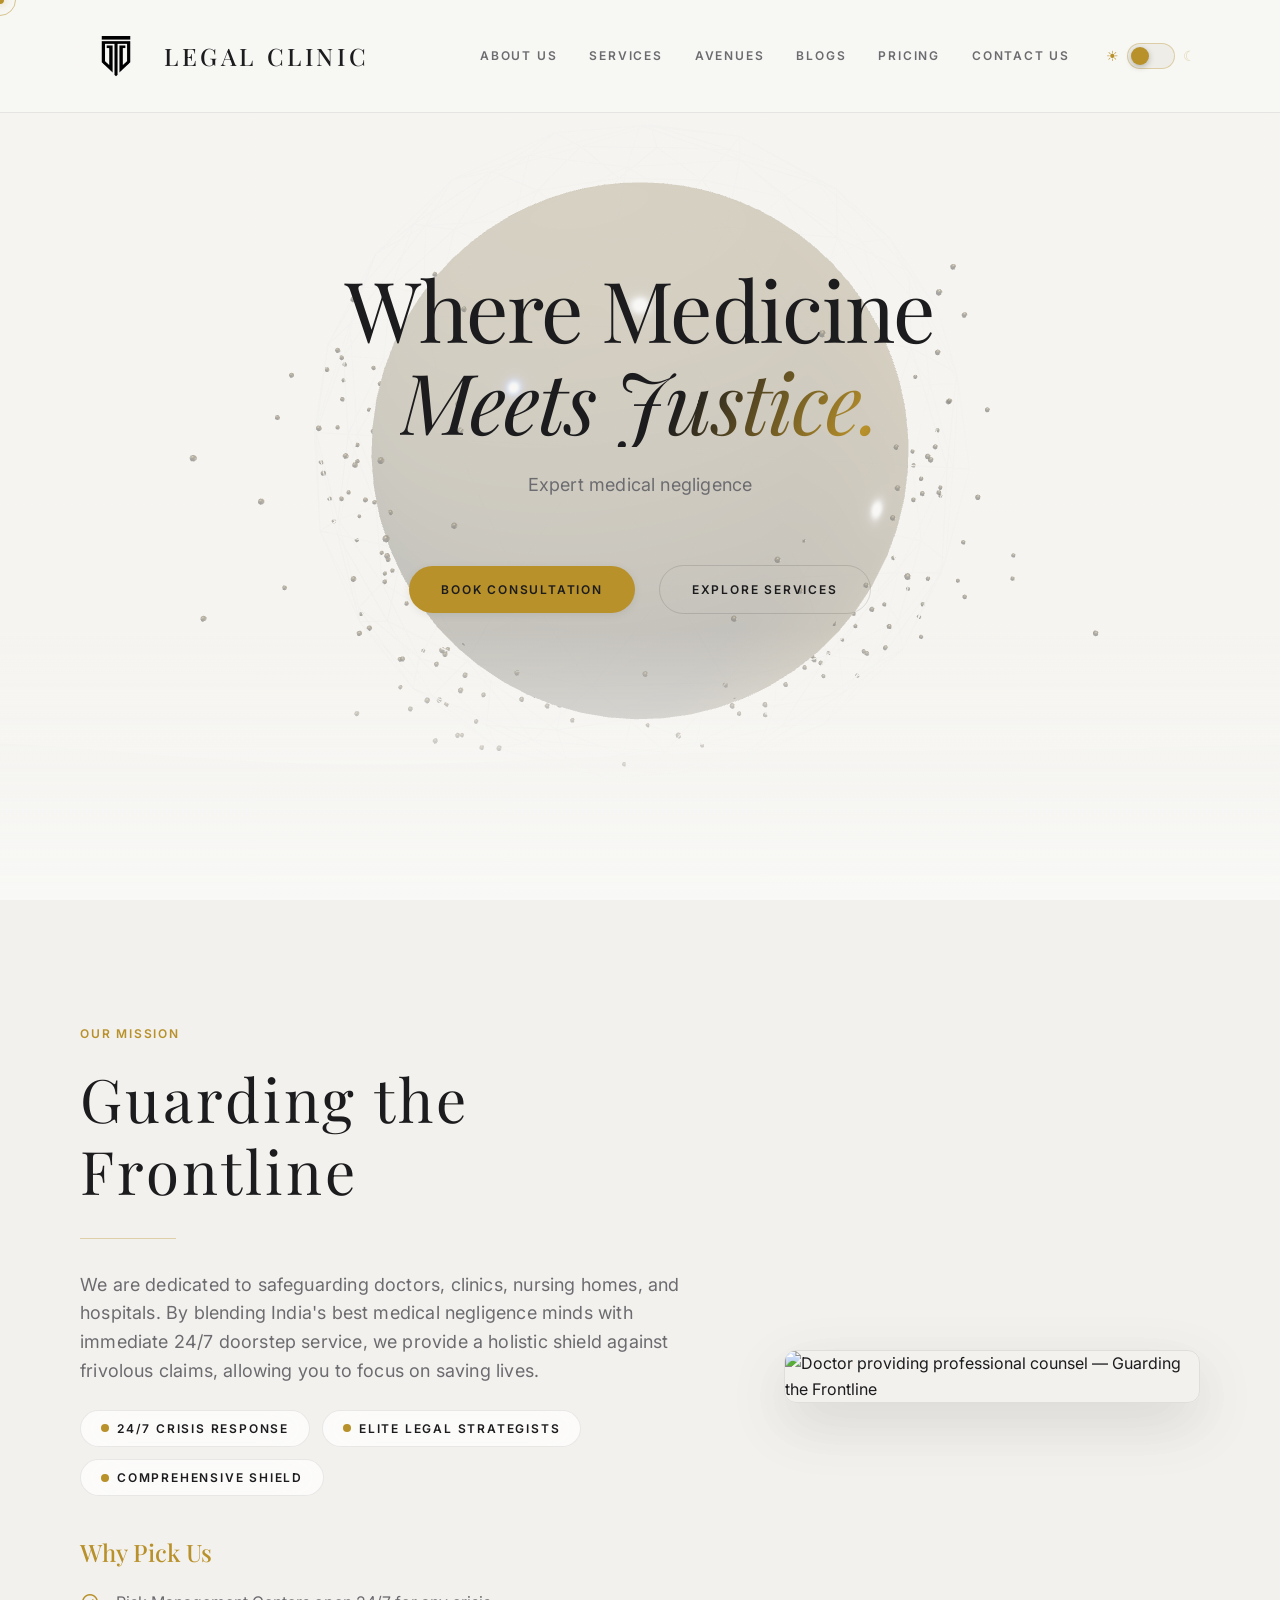
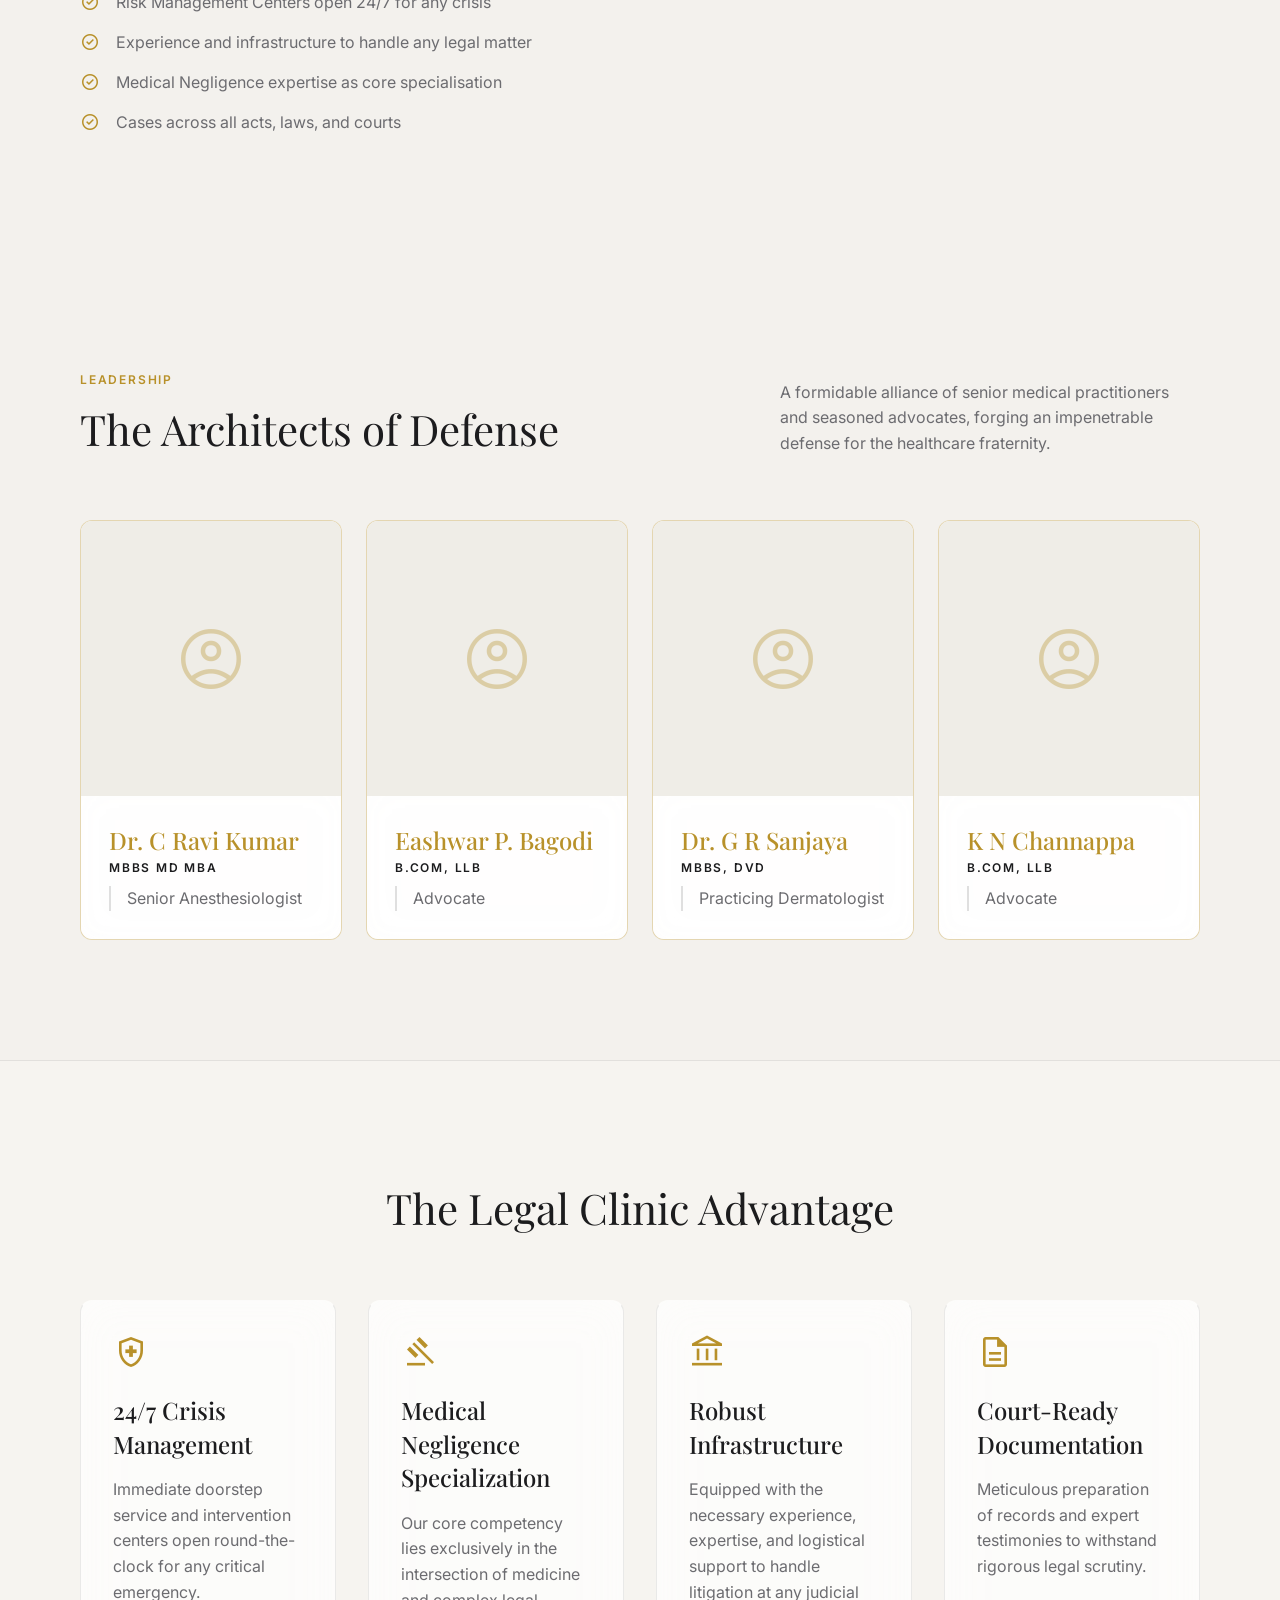
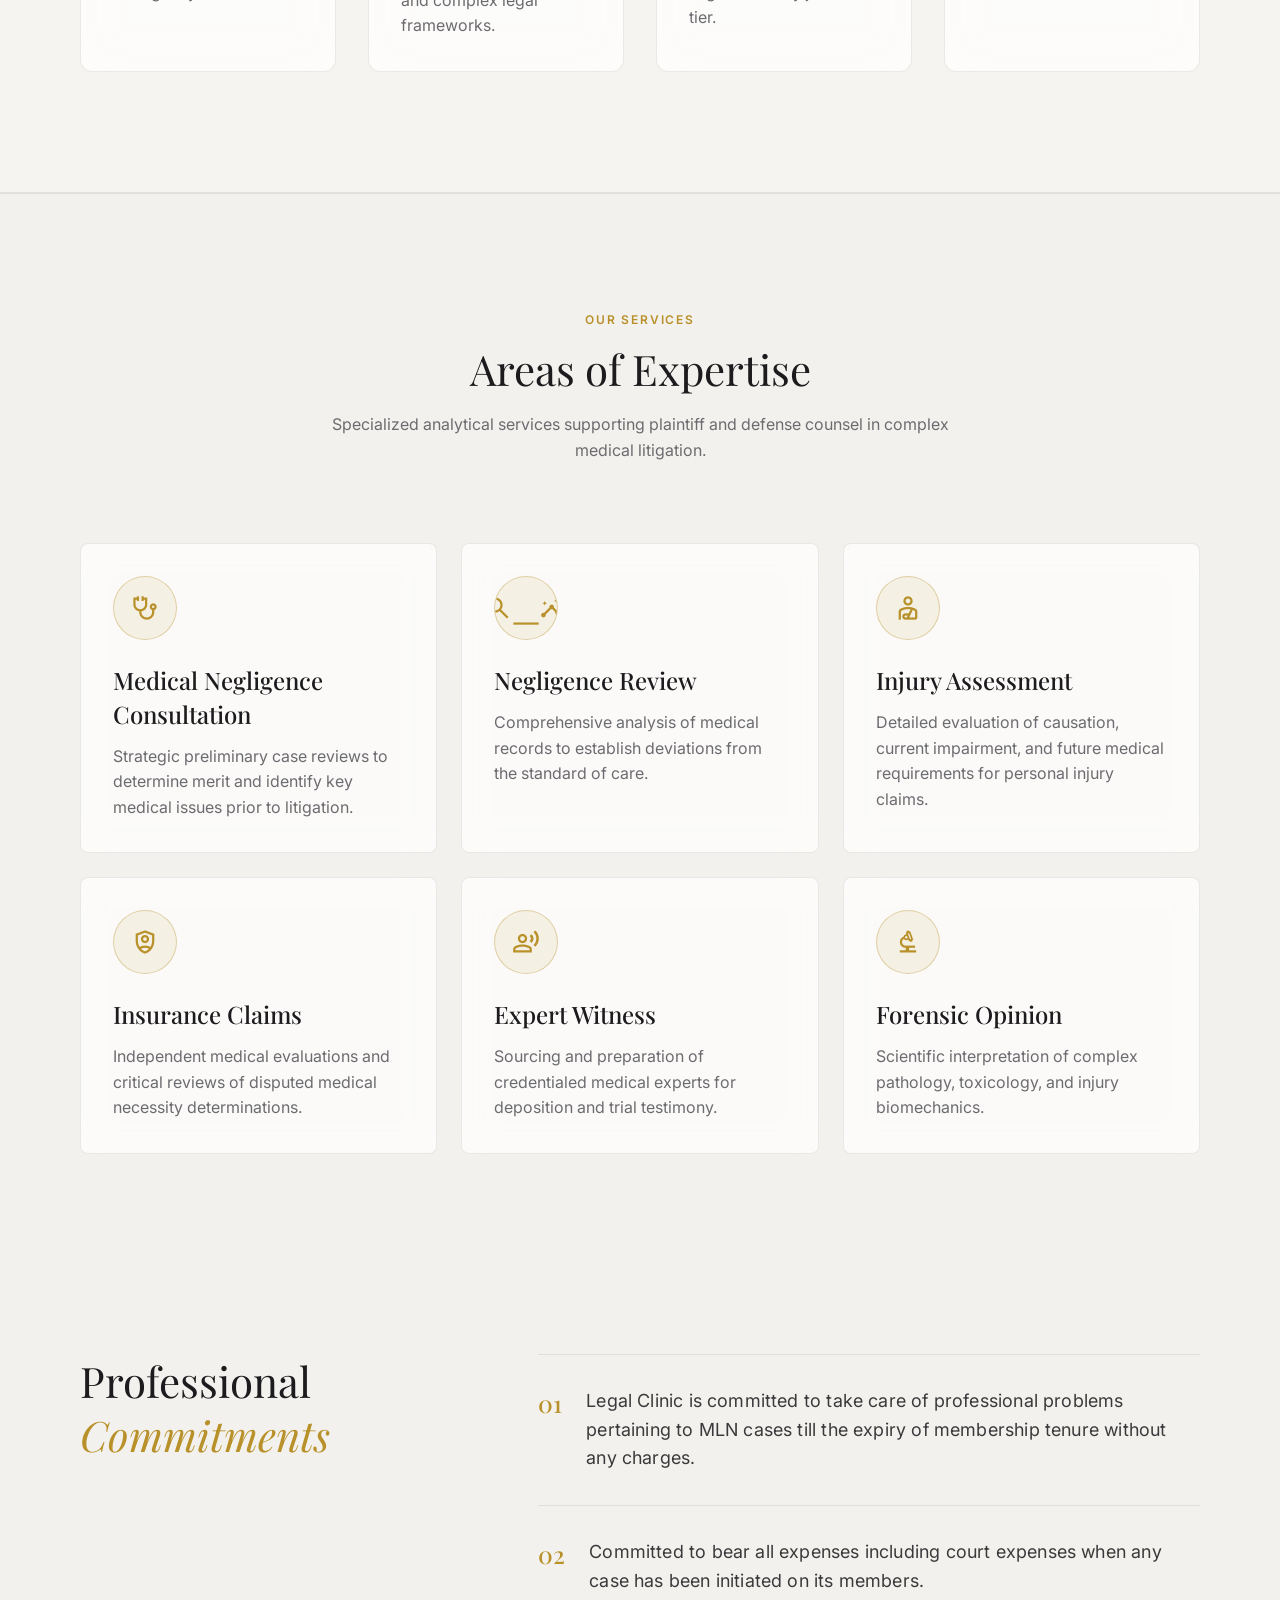
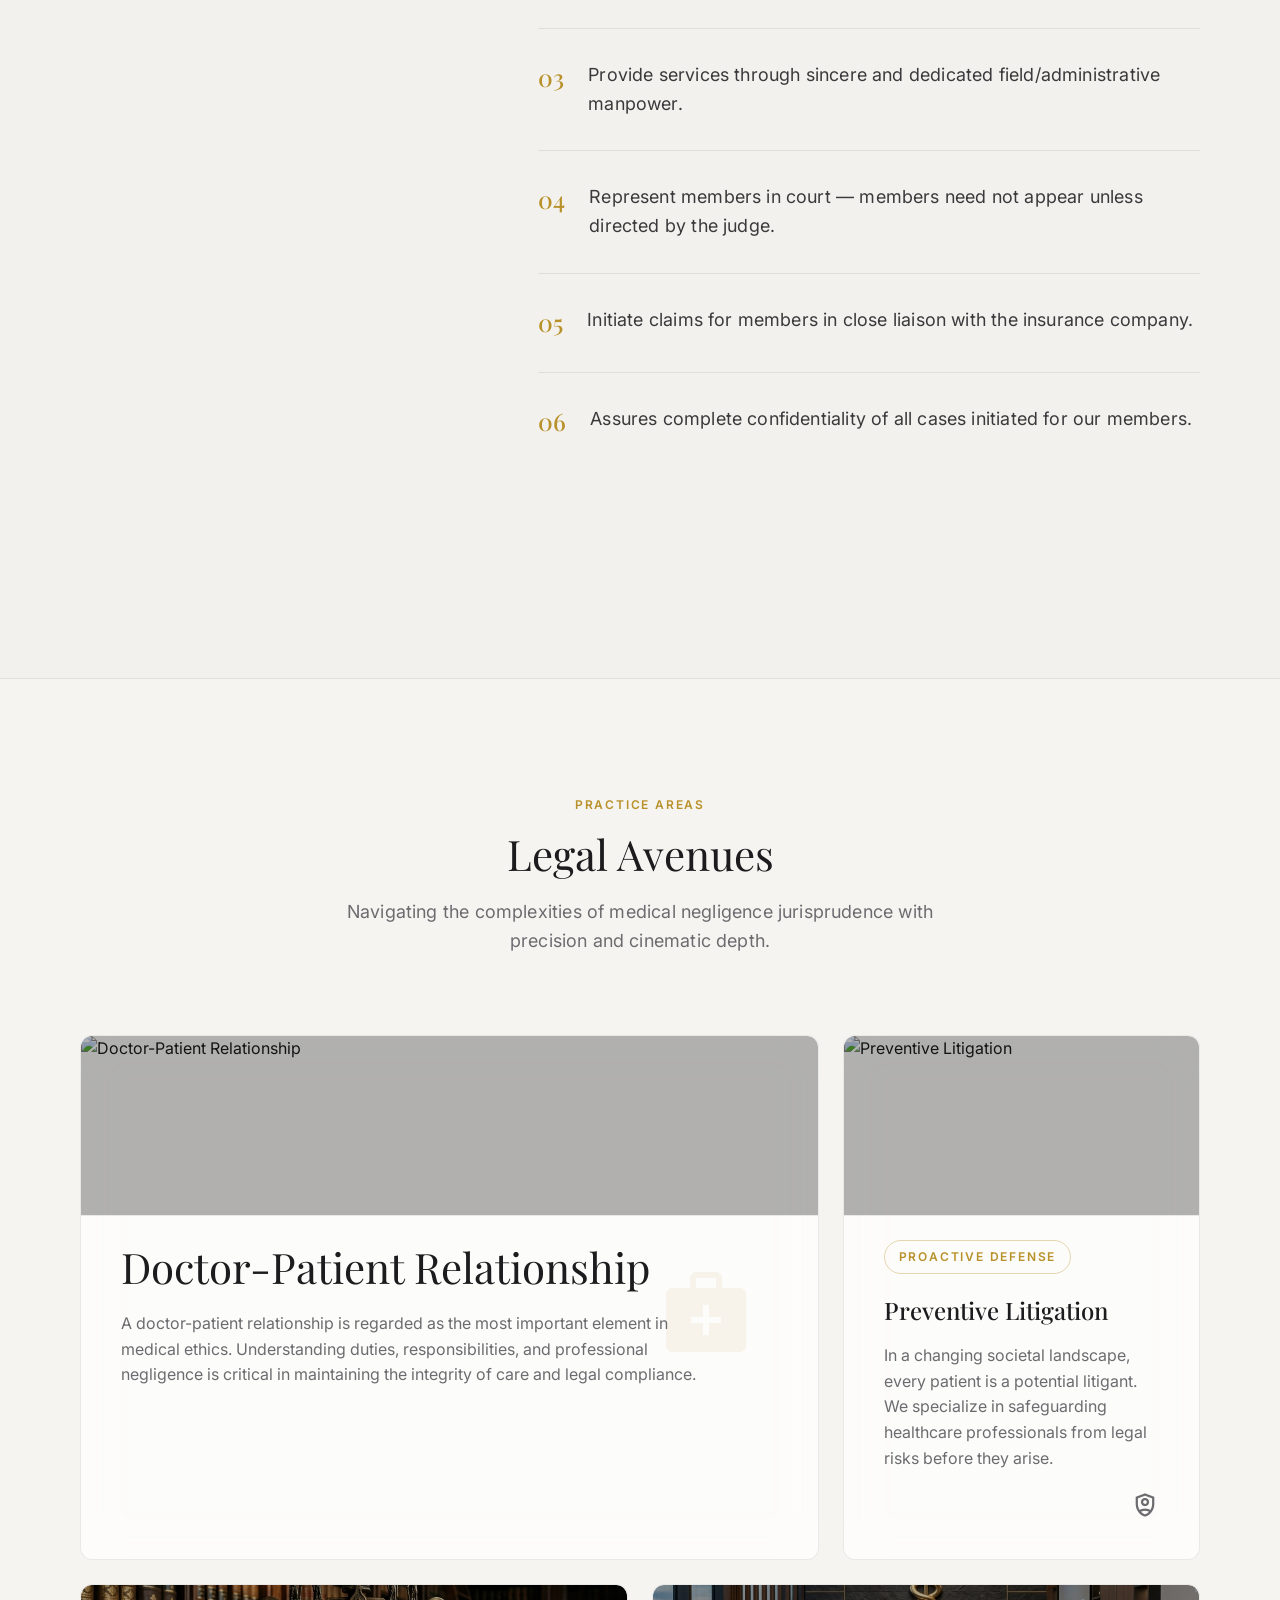
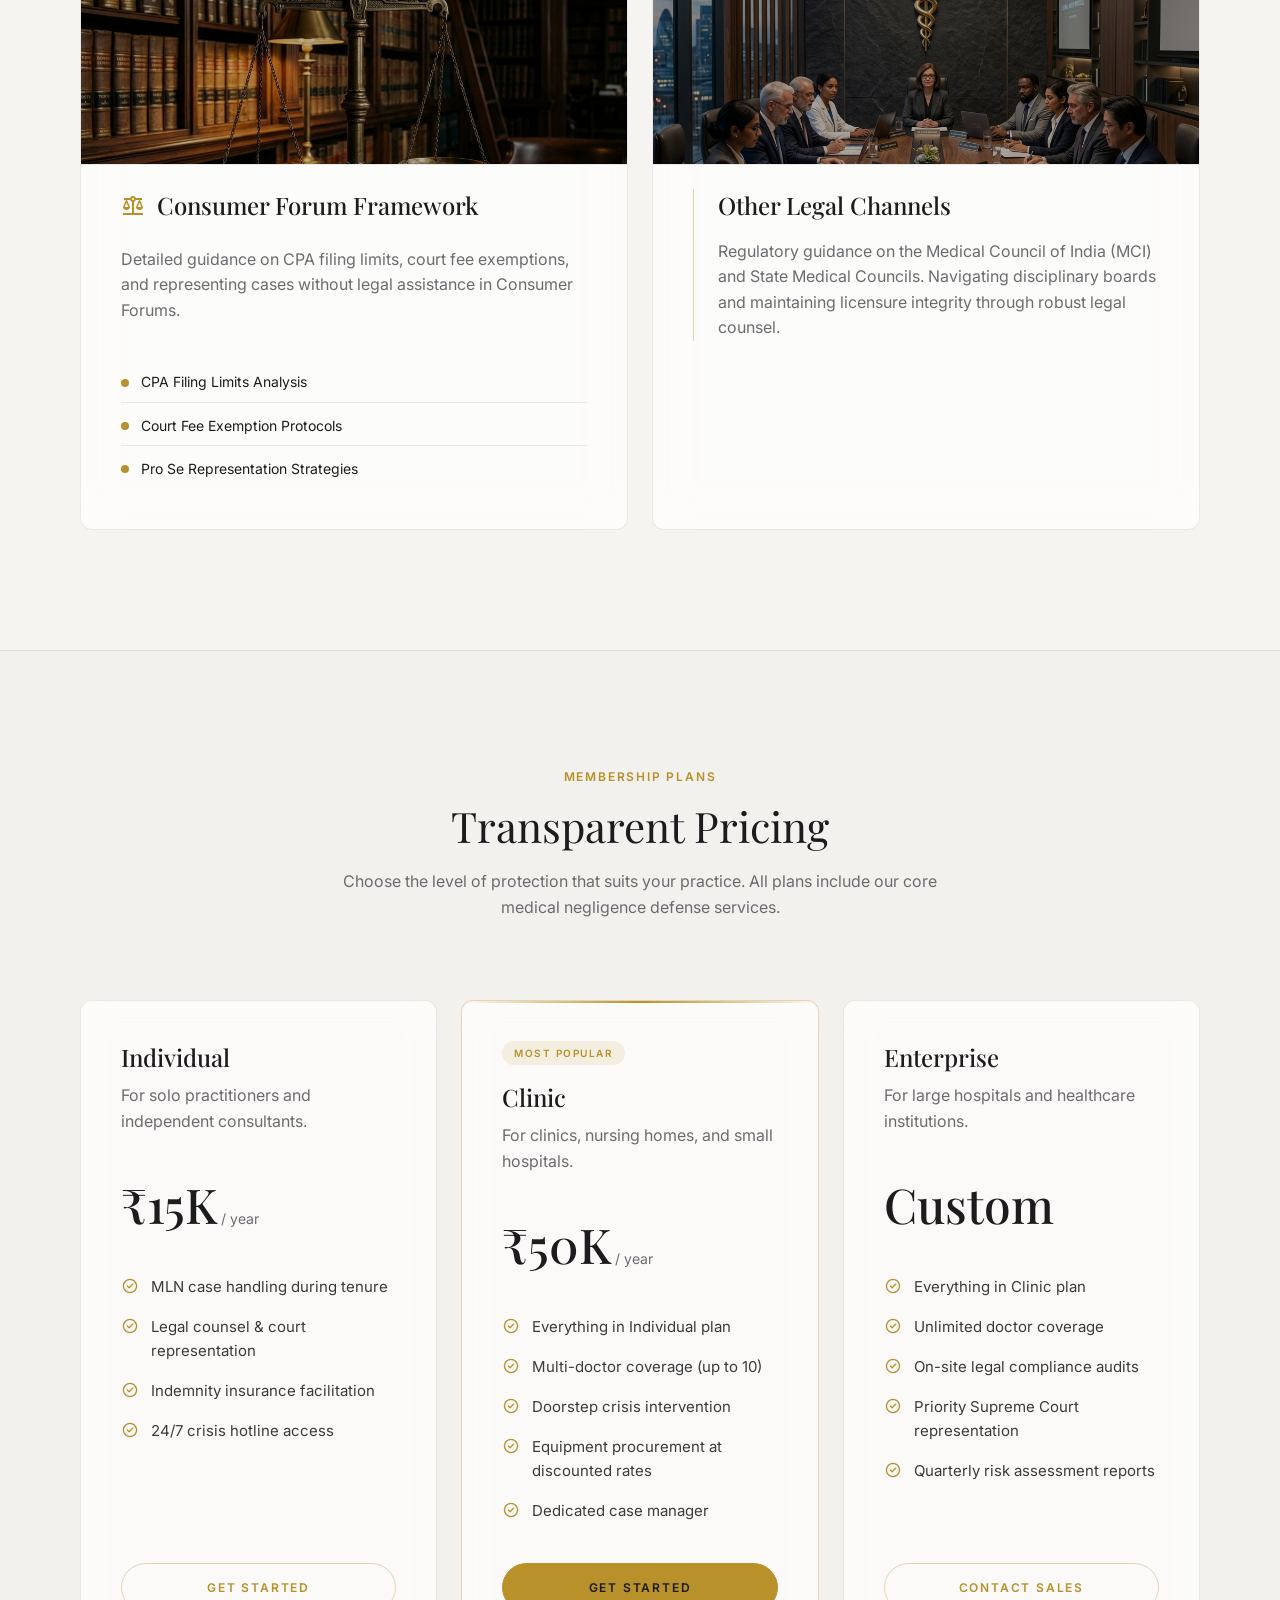
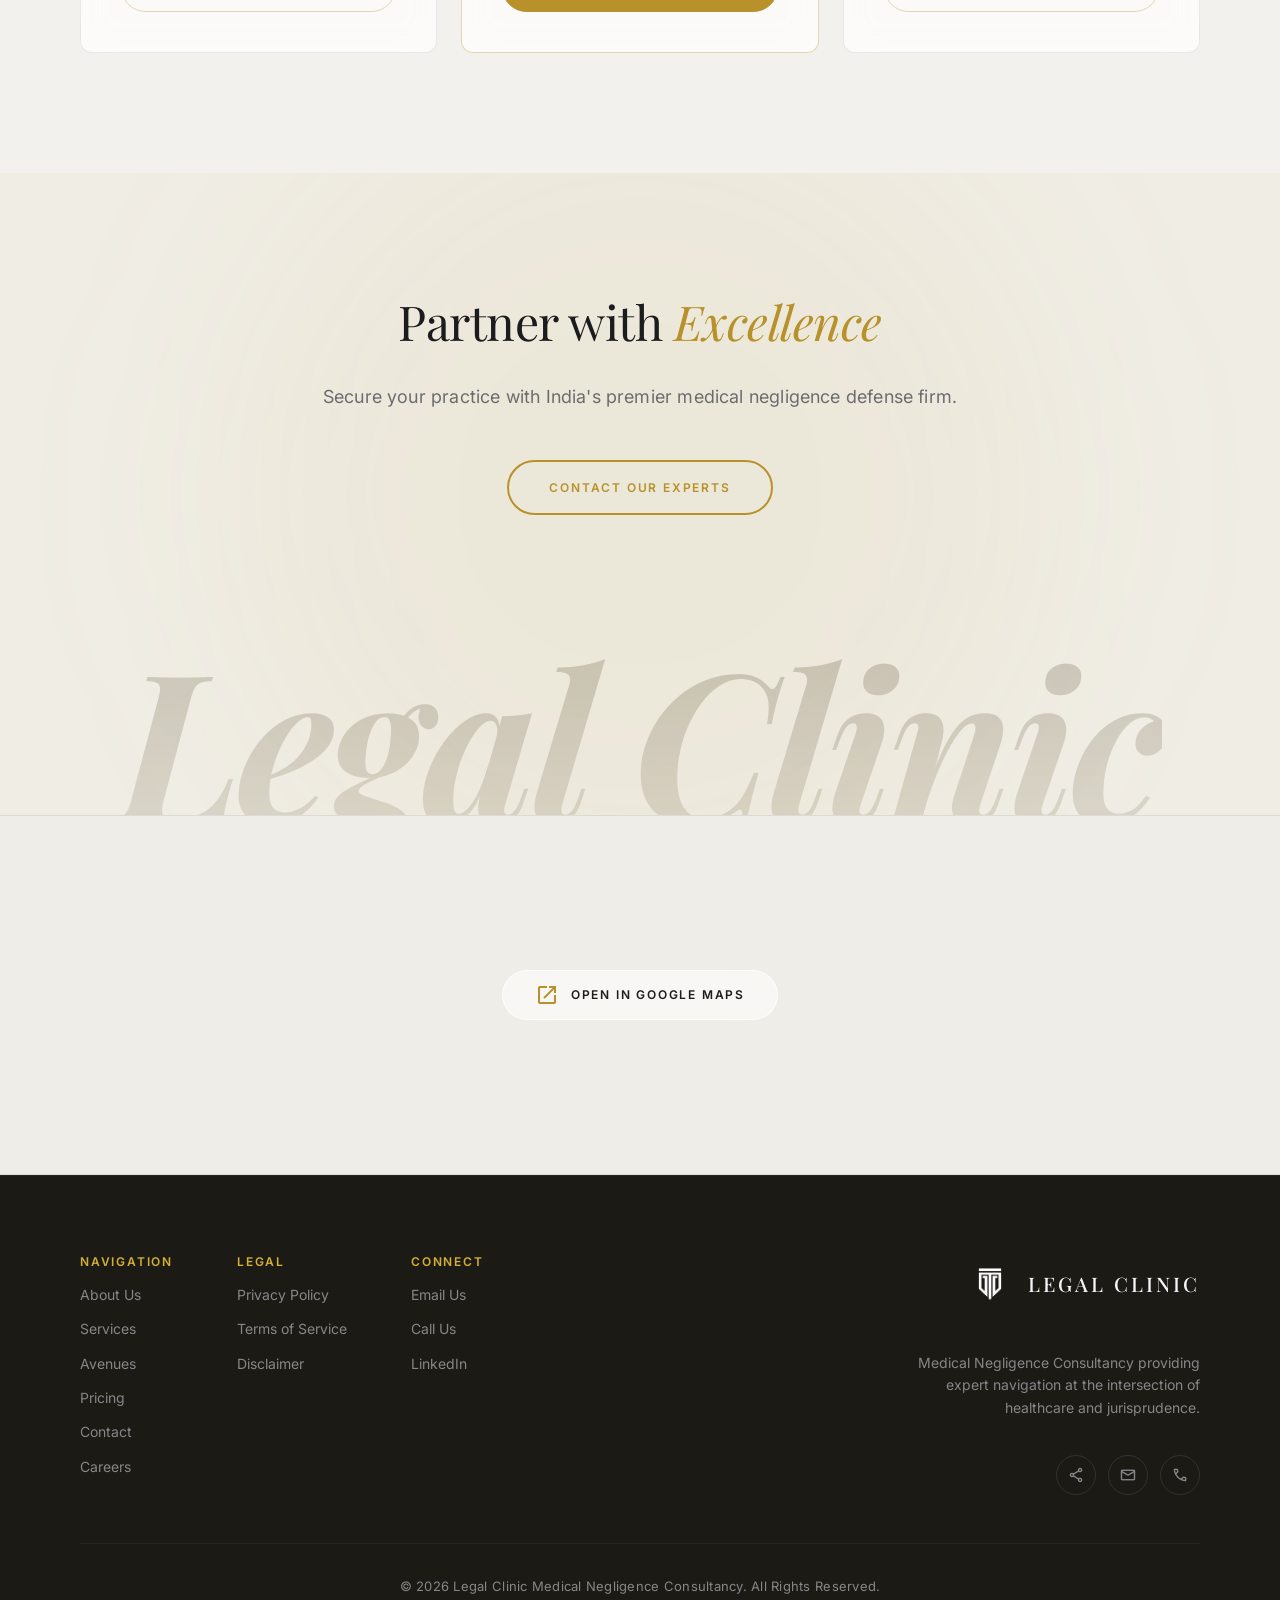
==== commit 86c5a7d1: "Add meta tags to prevent browser extensions from forcing dark mode on light theme" ====
--- a/index.html
+++ b/index.html
@@ -3,6 +3,8 @@
 <head>
   <meta charset="UTF-8">
   <meta name="viewport" content="width=device-width, initial-scale=1.0">
+  <meta name="color-scheme" content="light dark">
+  <meta name="darkreader-lock">
   <title>Legal Clinic | Medical Negligence Consultancy — Where Medicine Meets Justice</title>
   <meta name="description" content="Expert medical negligence consultation, meticulous documentation, and authoritative forensic guidance tailored for high-stakes litigation. India's premier medical negligence defense firm.">
   <link rel="preconnect" href="https://fonts.googleapis.com">
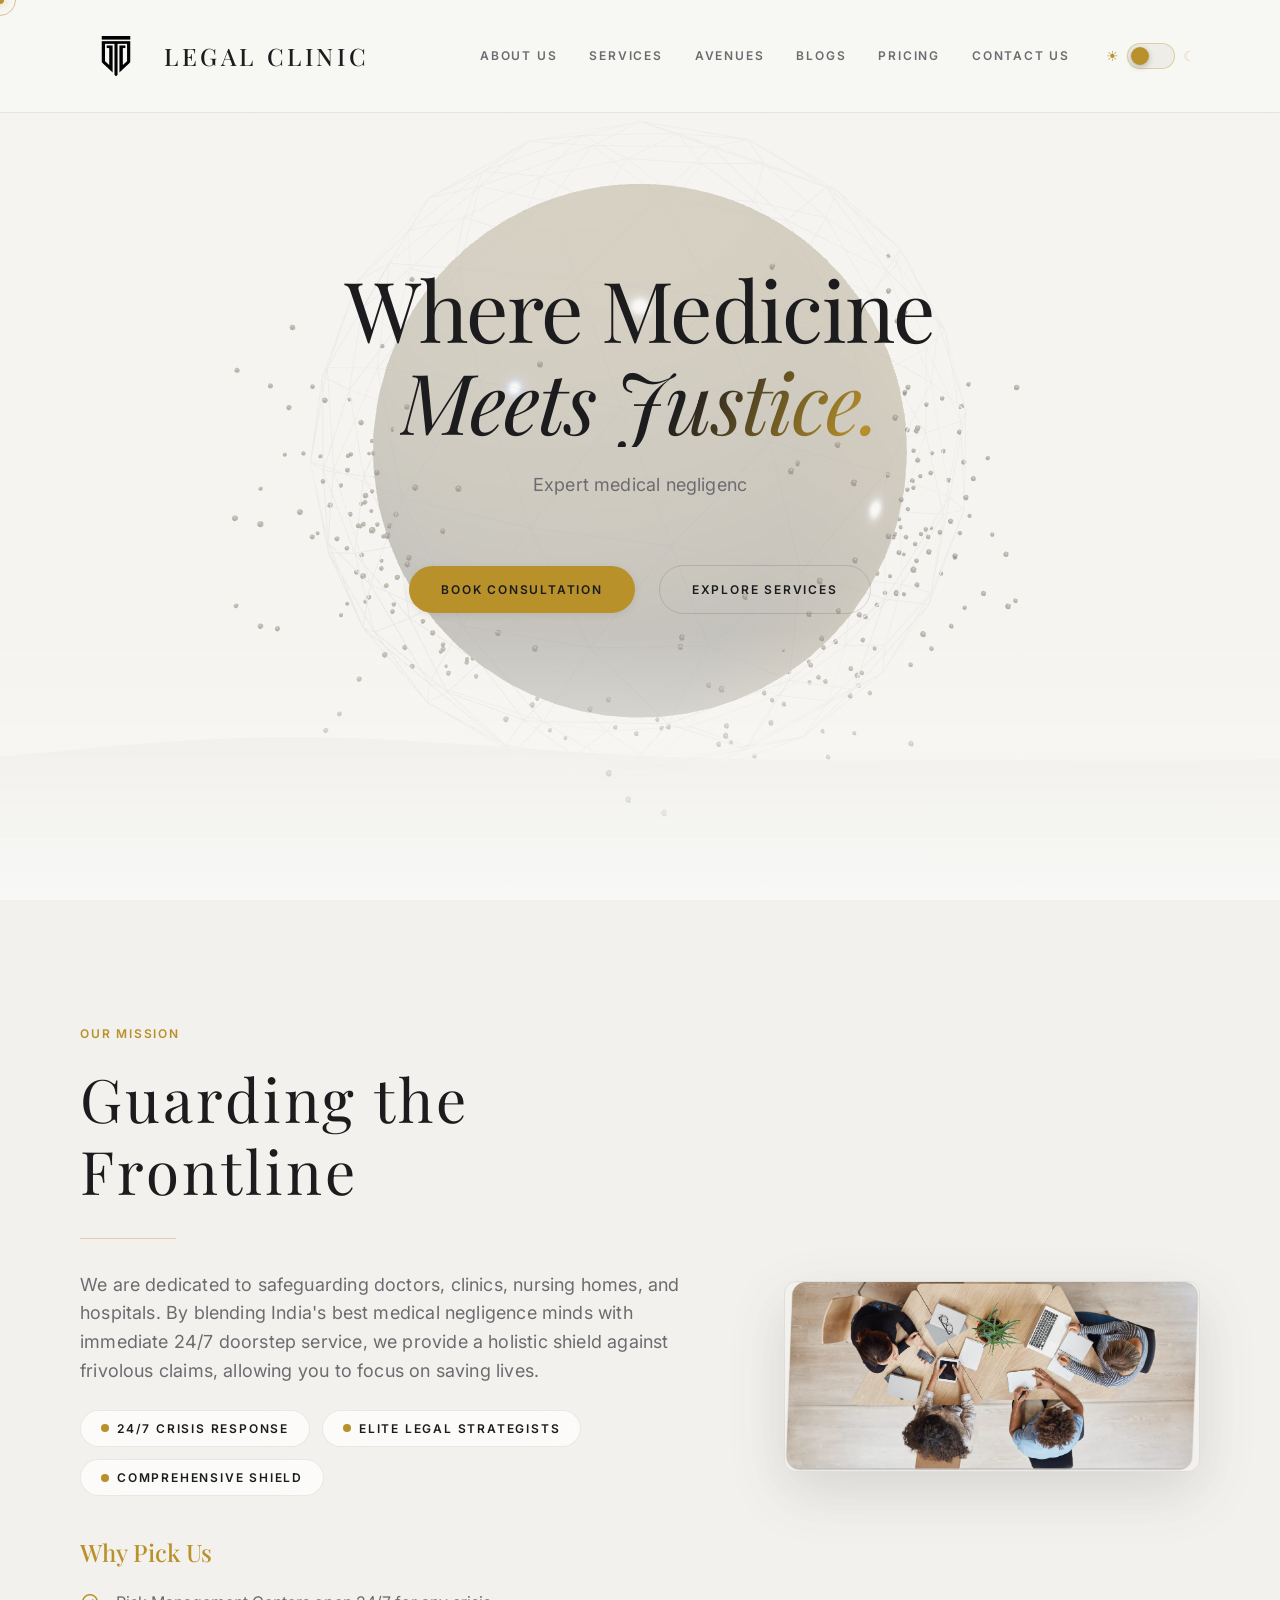
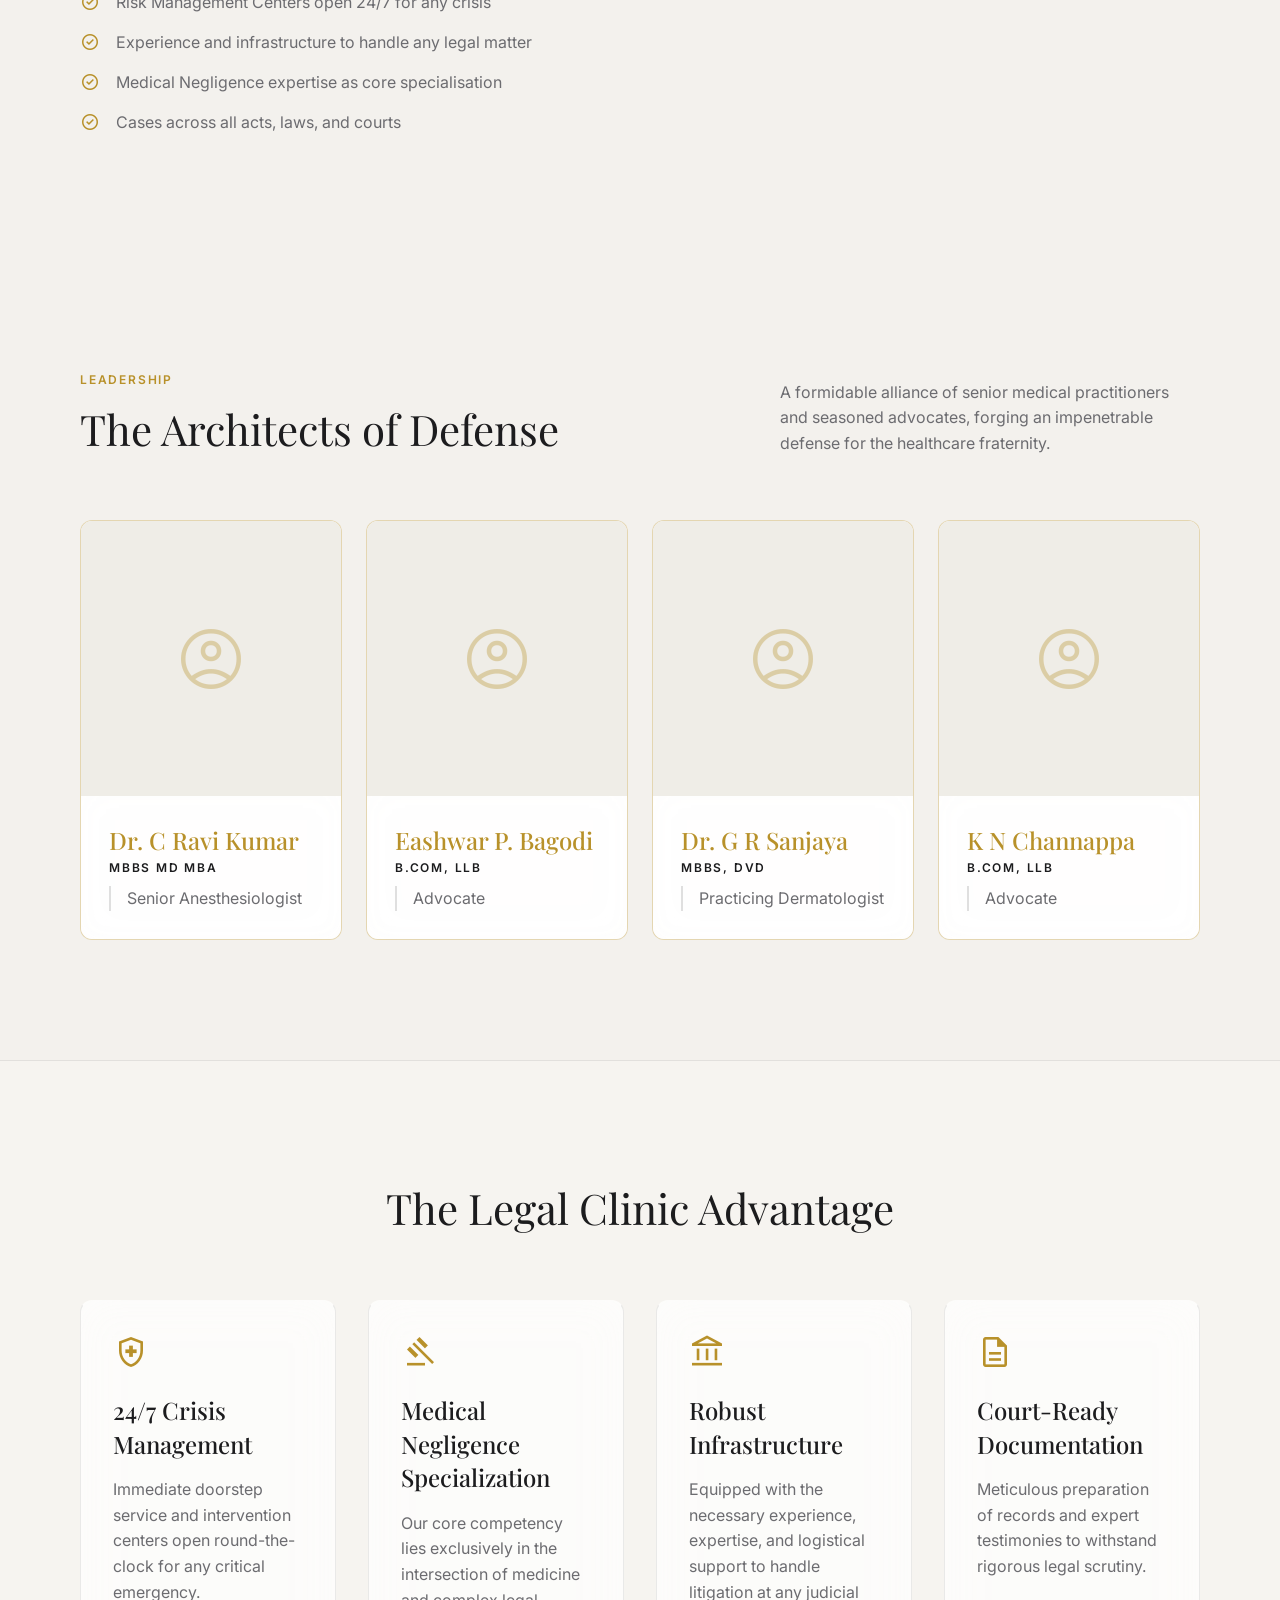
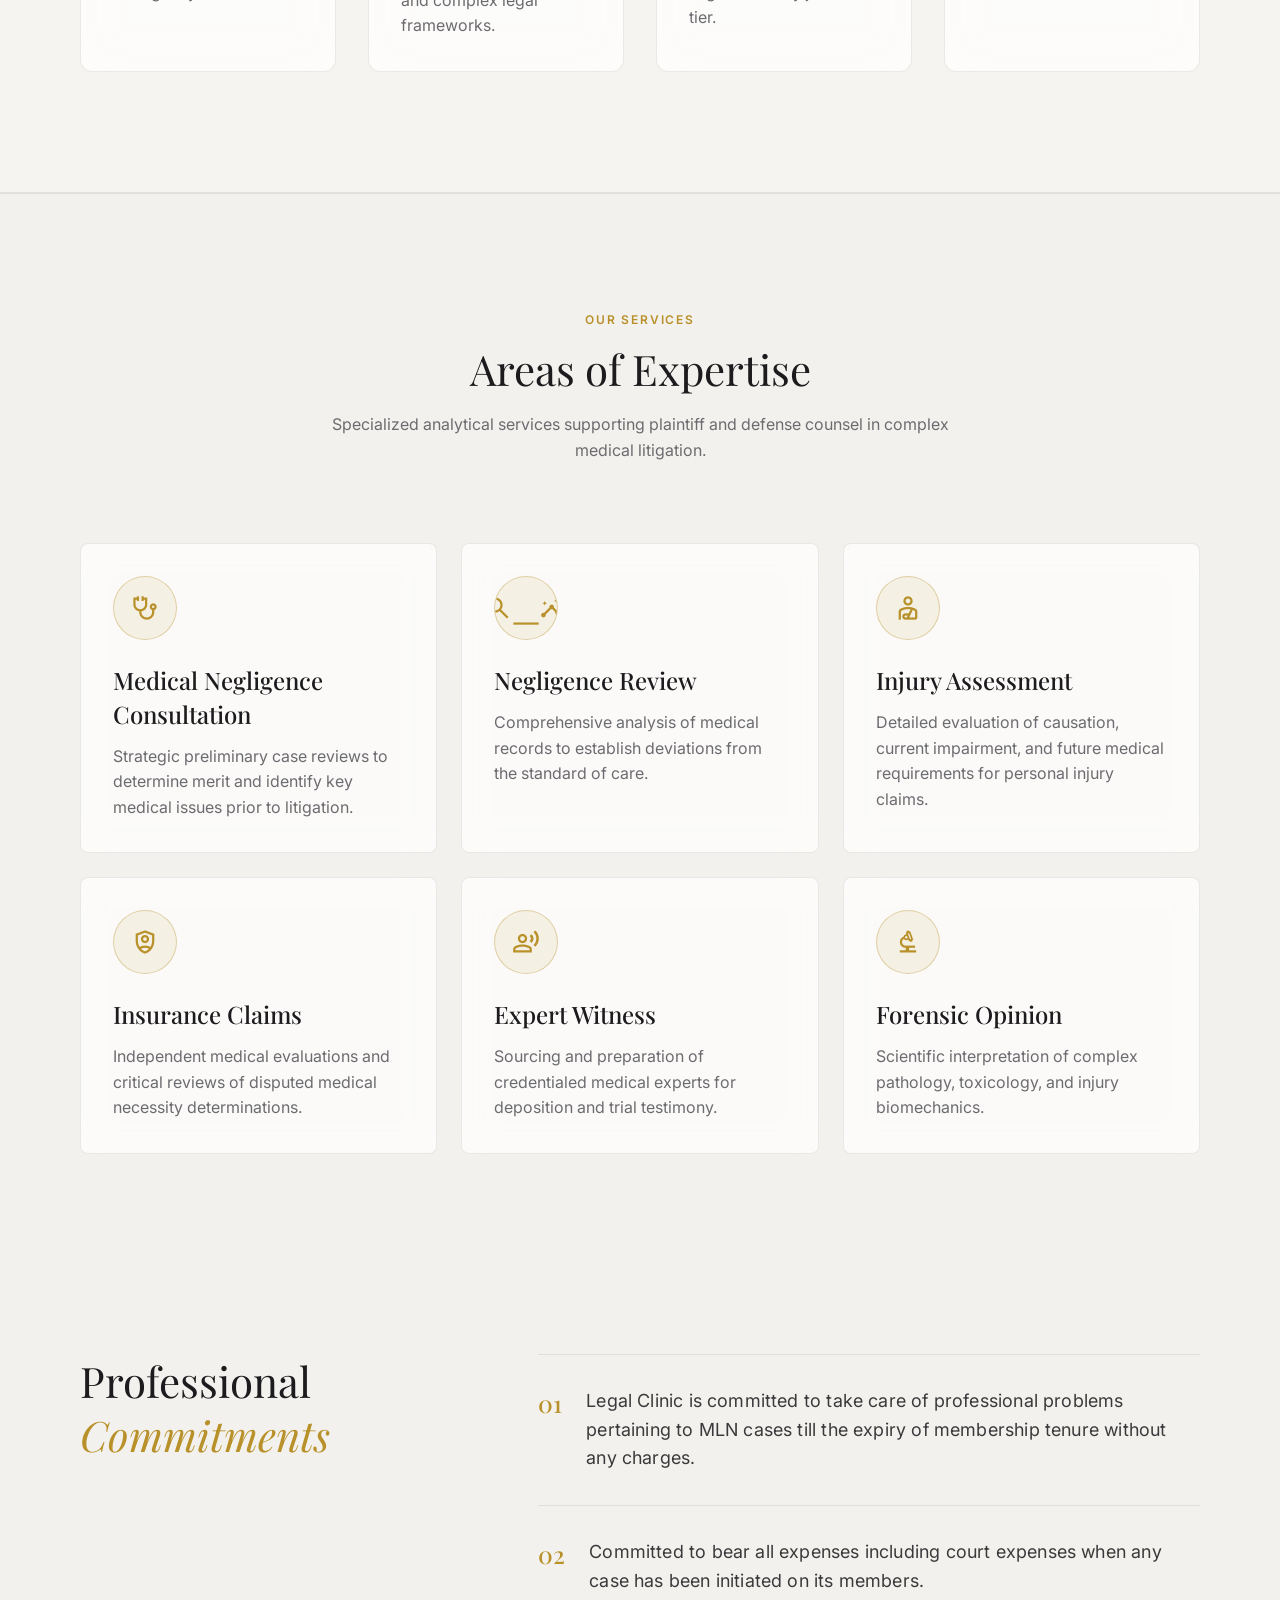
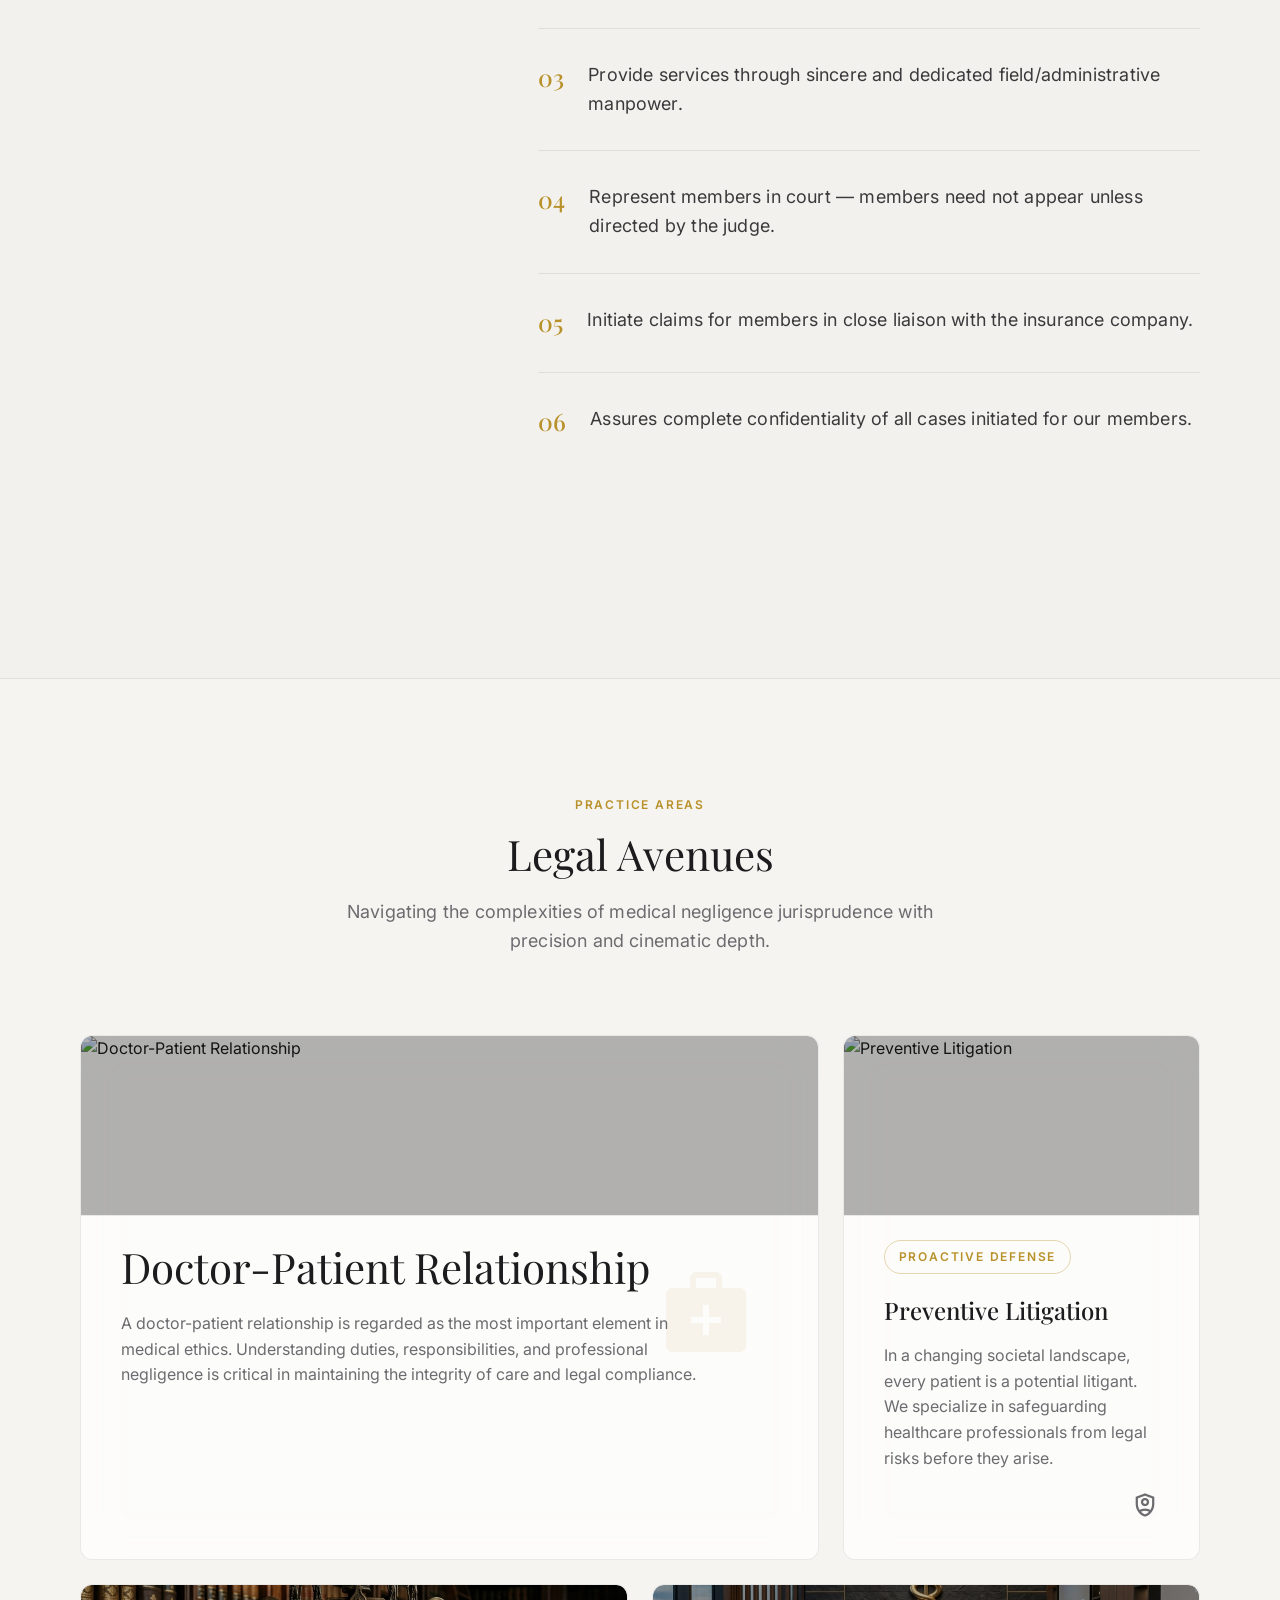
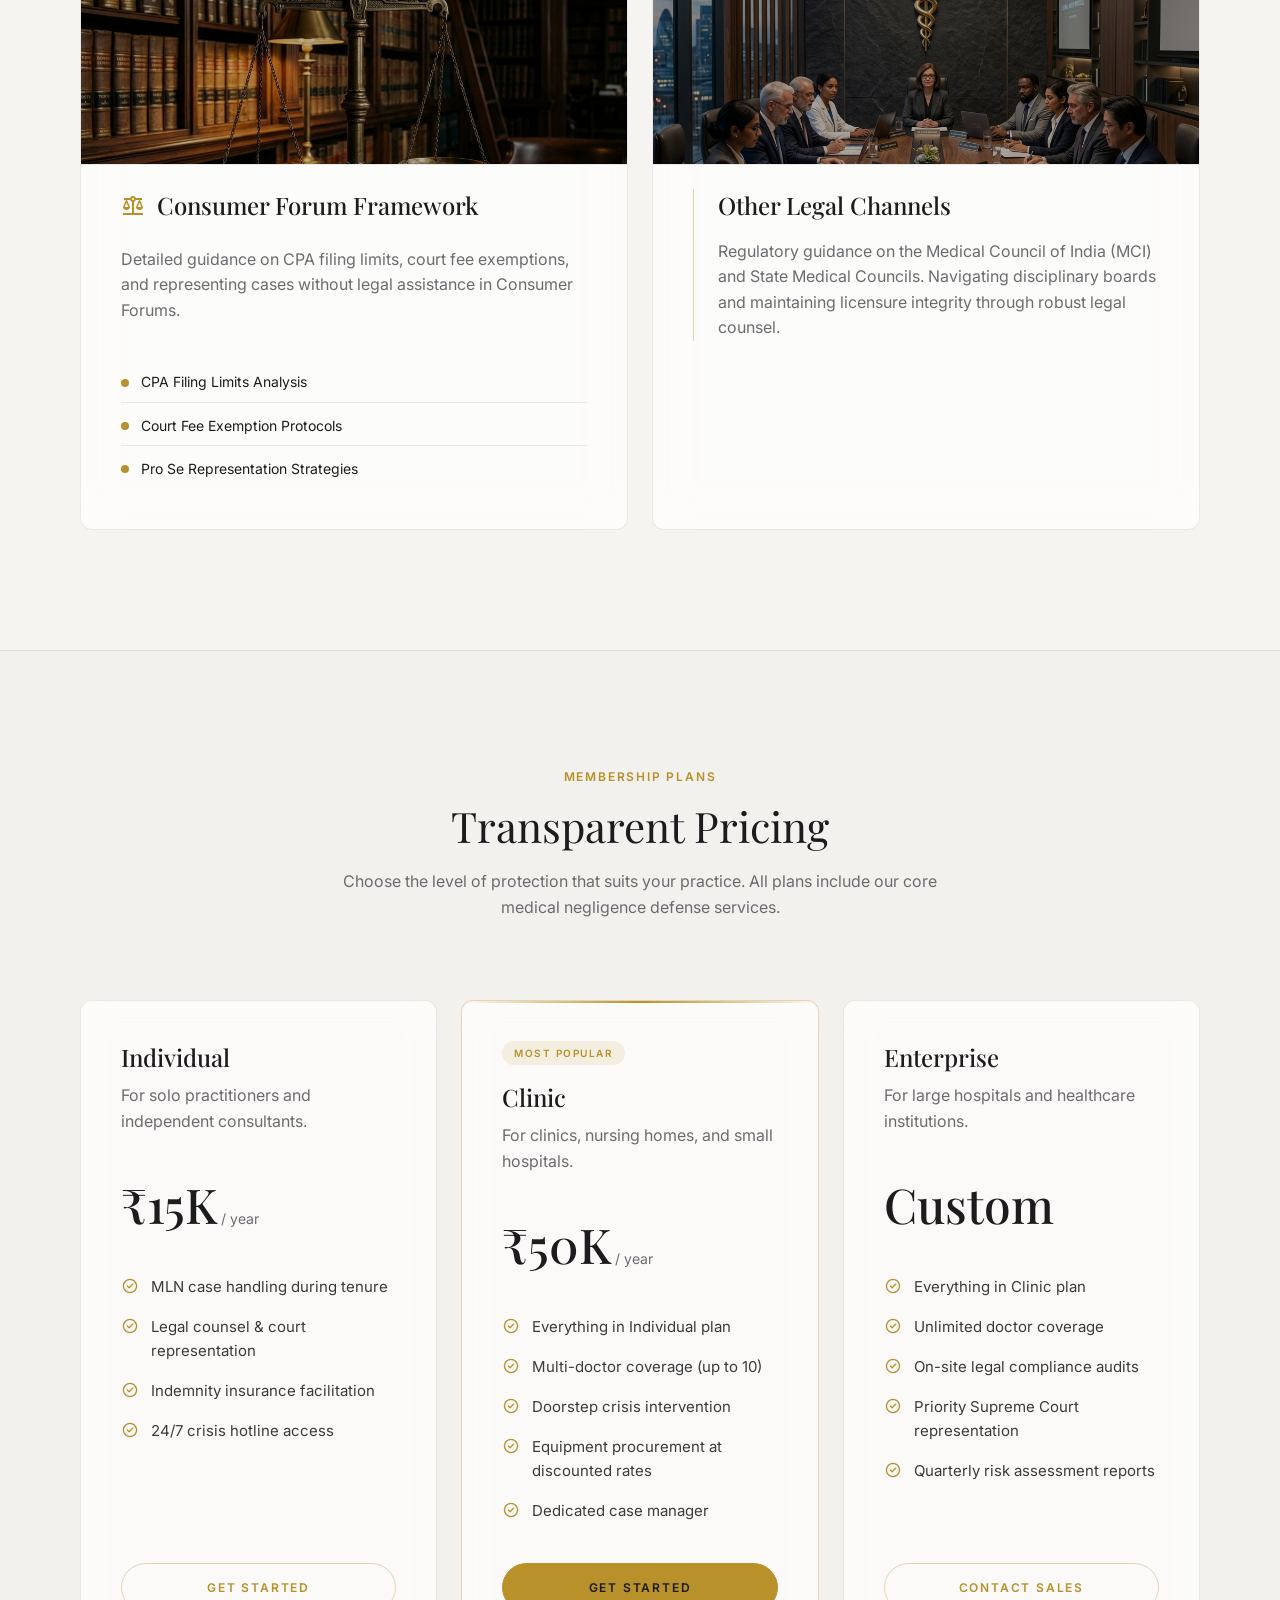
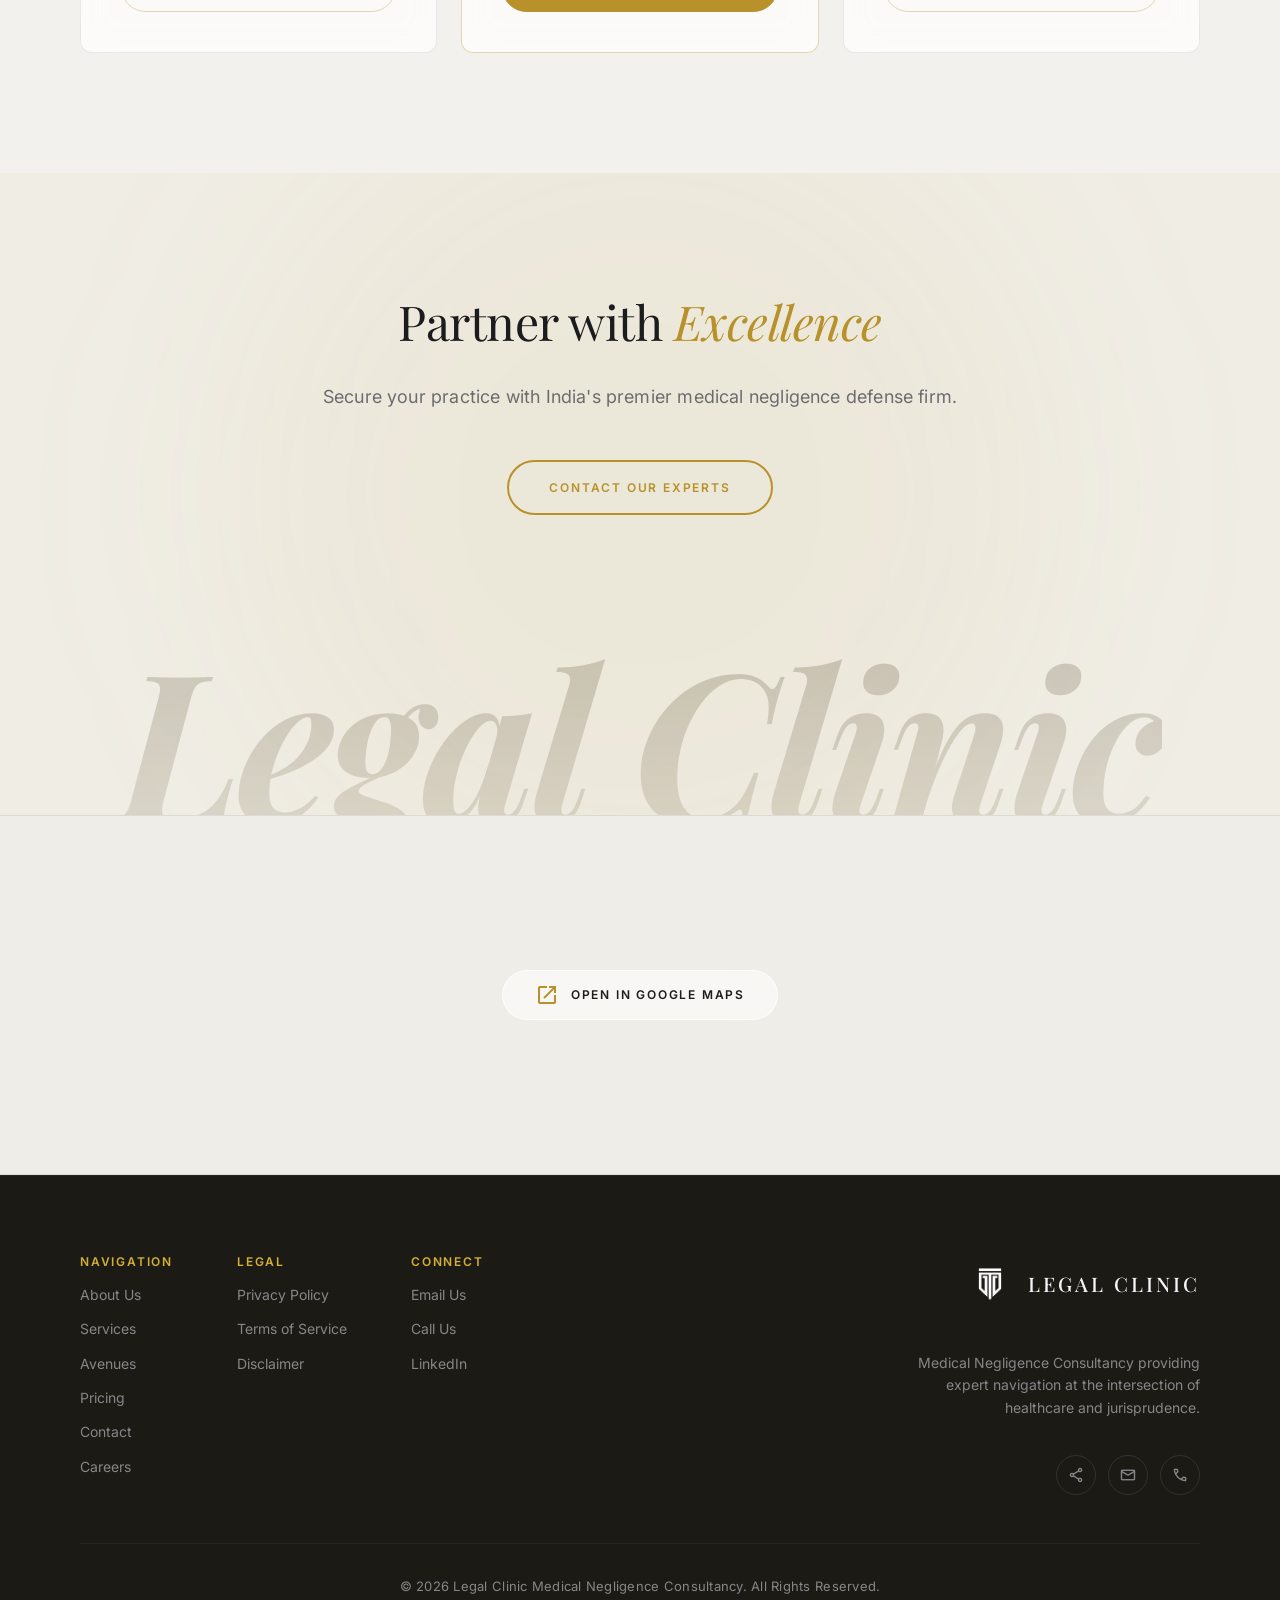
==== commit 905be755: "Fix broken image link in Mission section using local office.webp" ====
--- a/index.html
+++ b/index.html
@@ -155,7 +155,7 @@
 
         <!-- Right Column: Image -->
         <div class="ethos__image-wrapper fade-up" style="transition-delay:200ms;">
-          <img src="https://legalclinic.org.in/assets/images/about-img.png" alt="Doctor providing professional counsel — Guarding the Frontline" class="ethos__image">
+          <img src="office.webp" alt="Doctor providing professional counsel — Guarding the Frontline" class="ethos__image">
         </div>
       </div>
     </div>
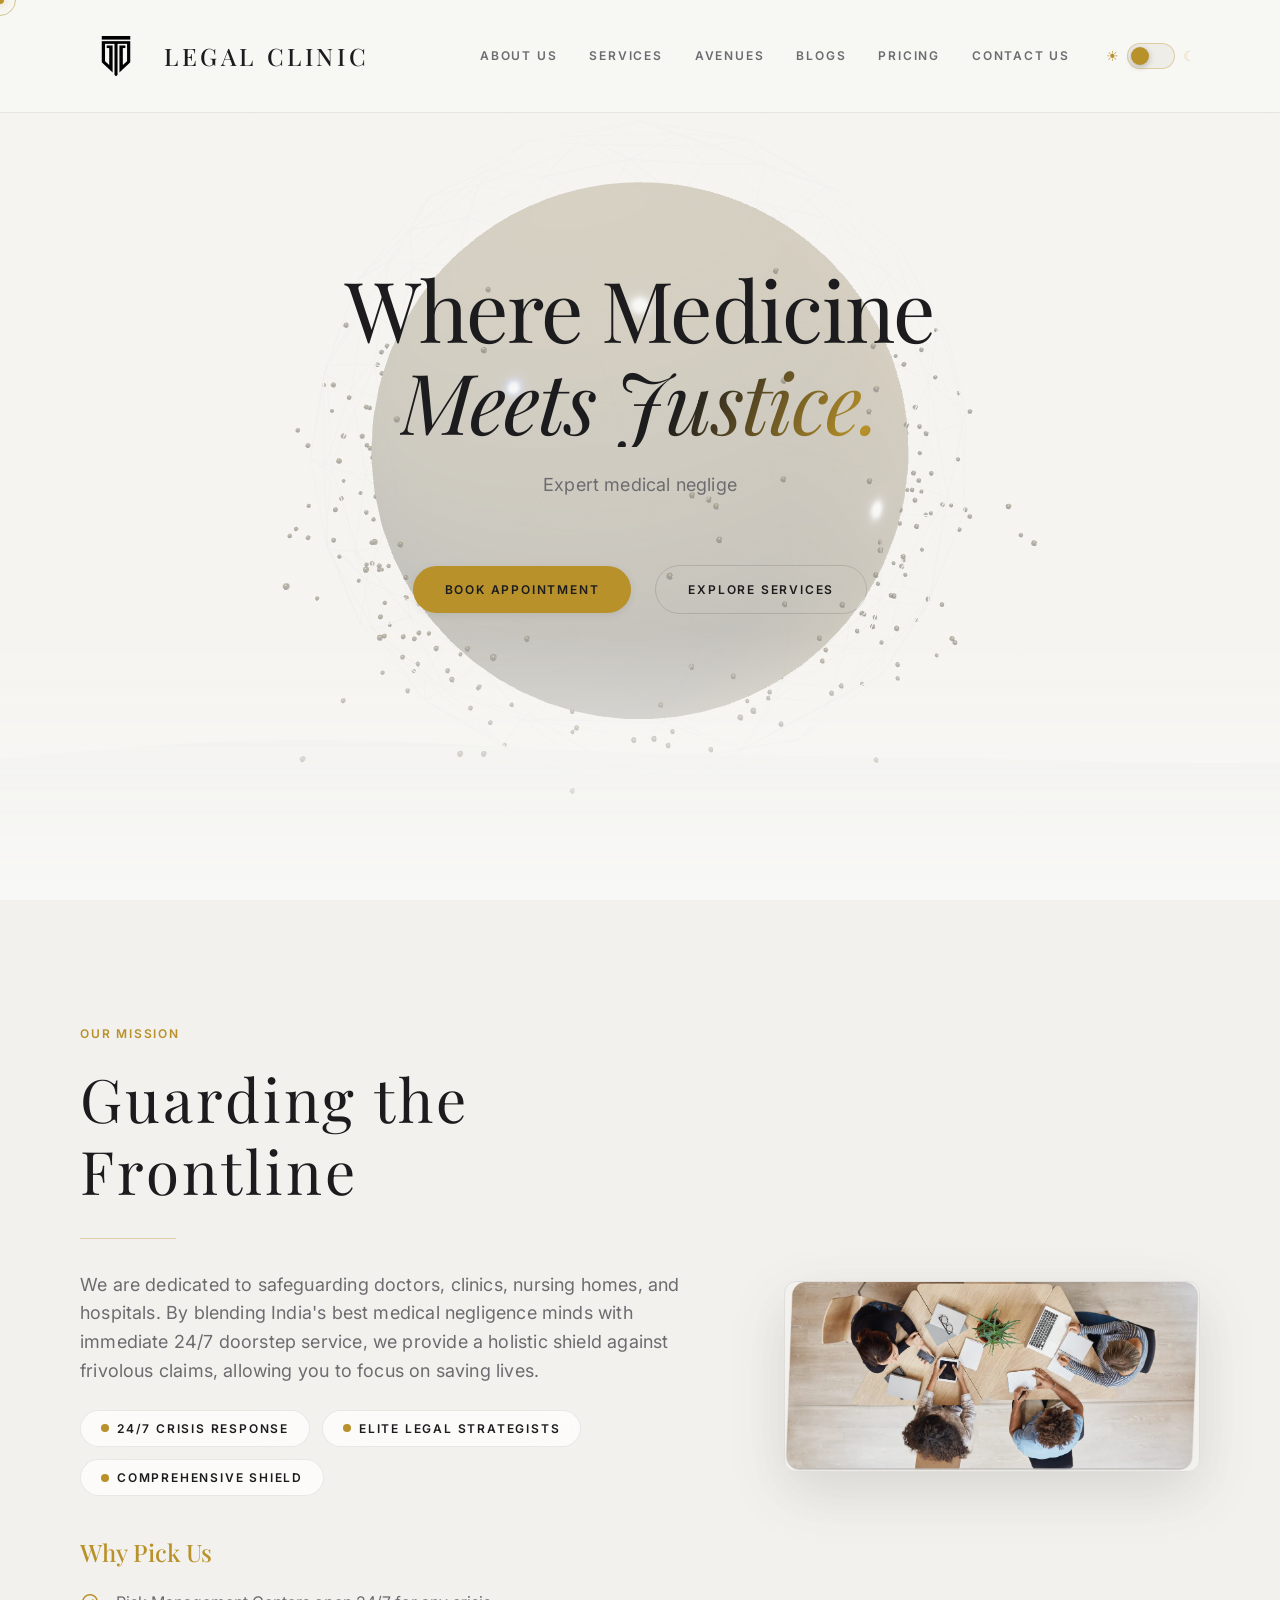
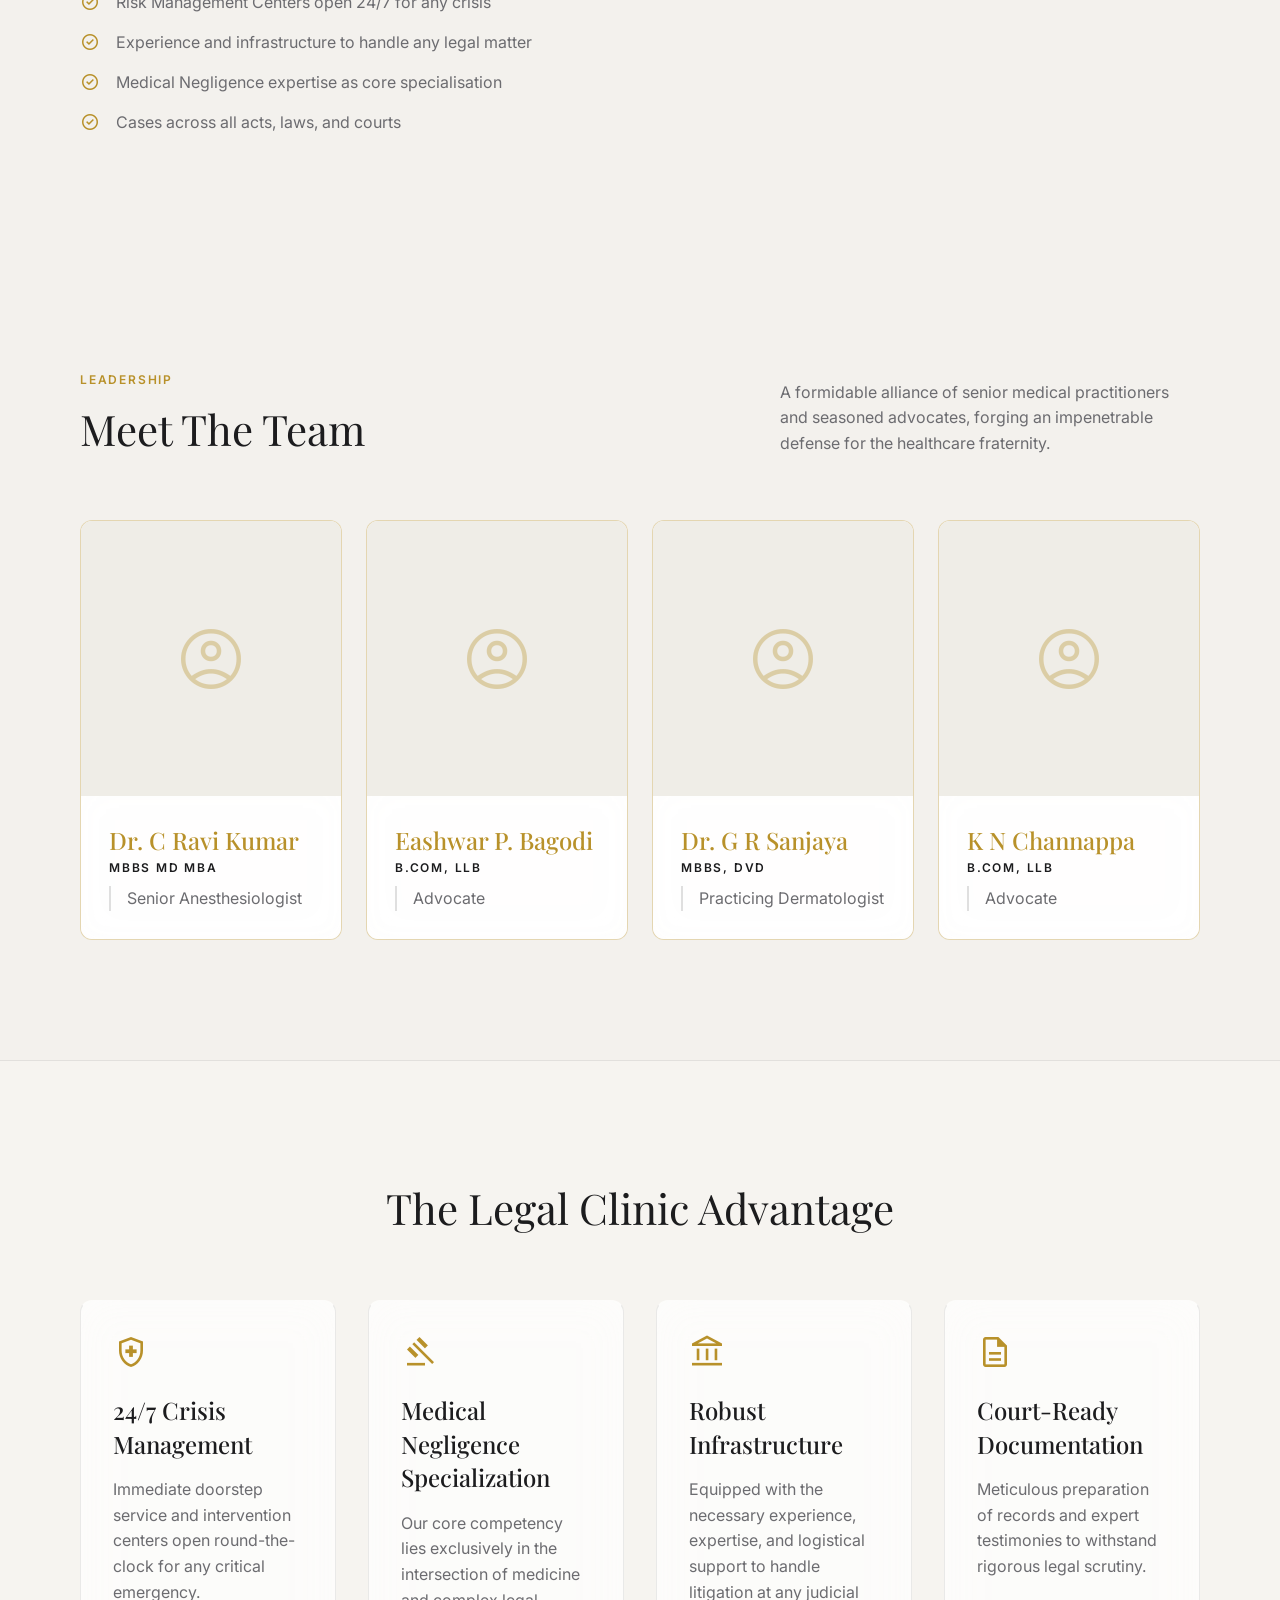
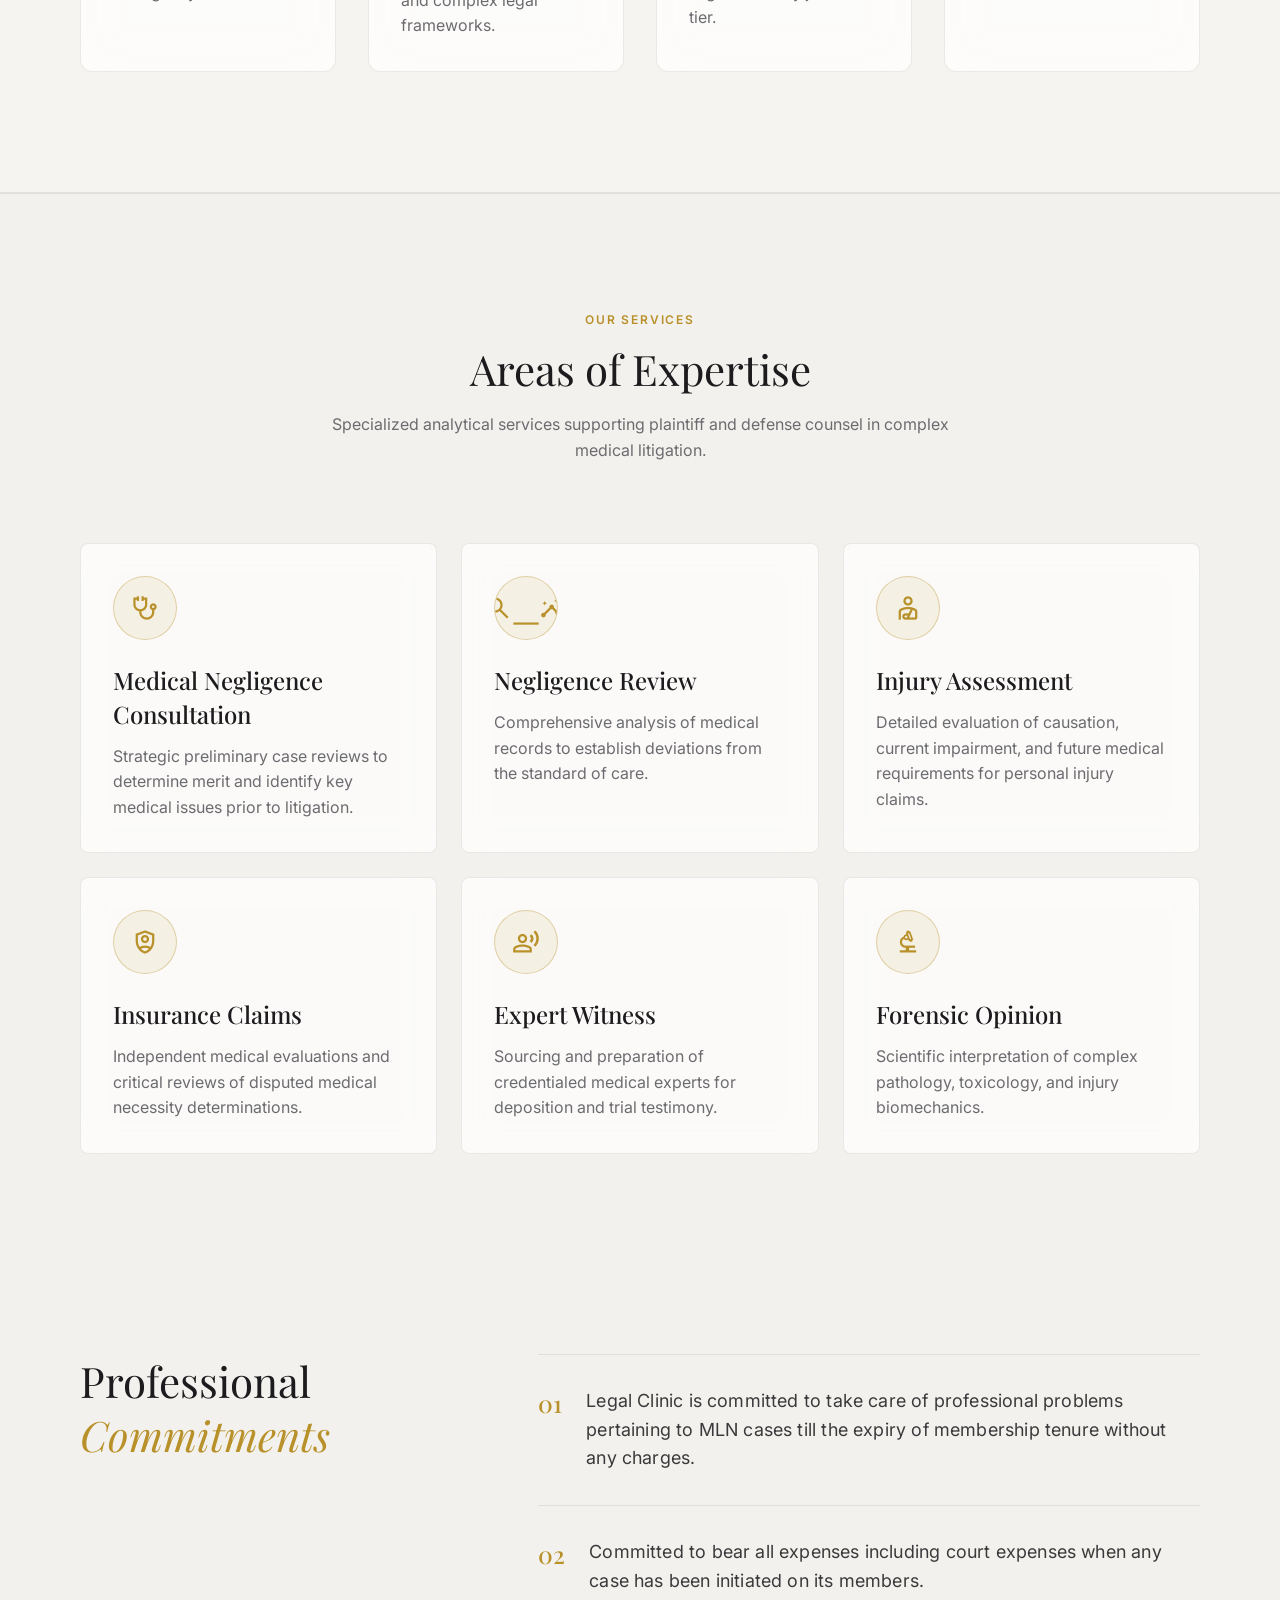
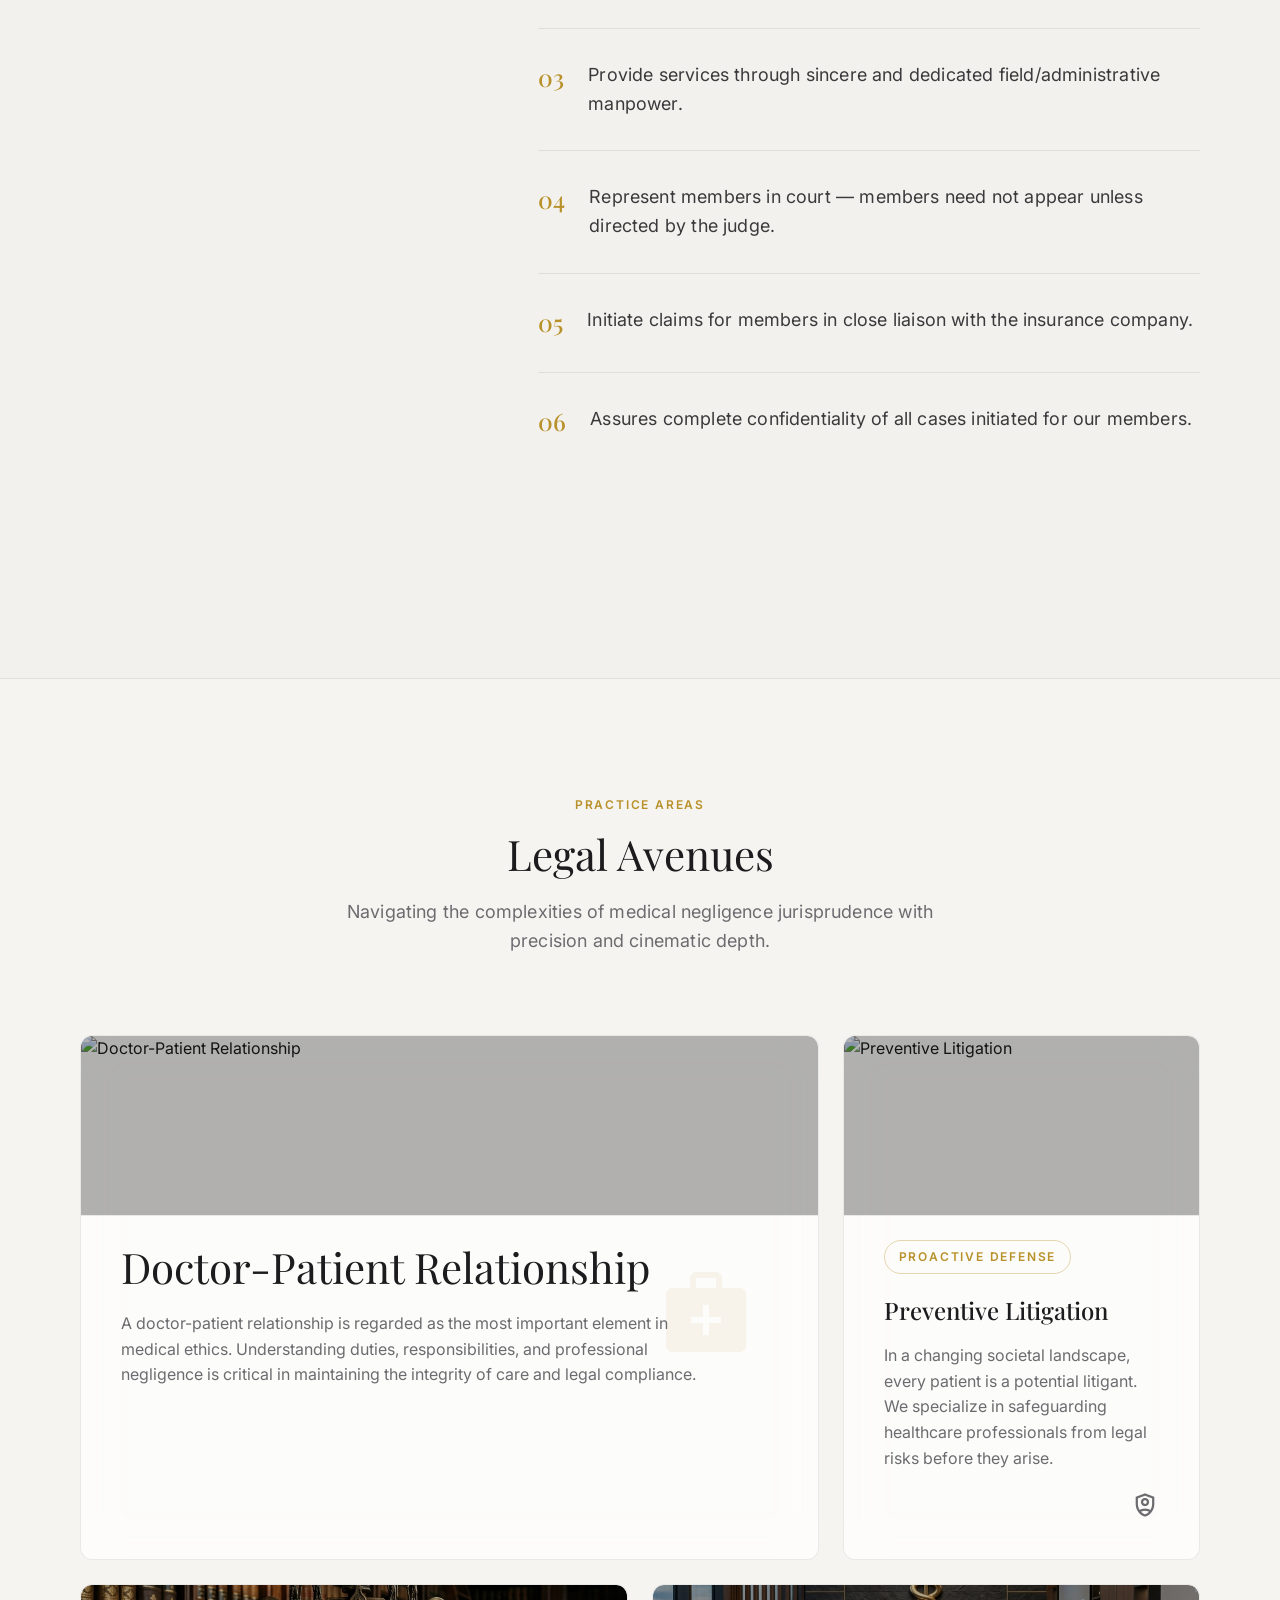
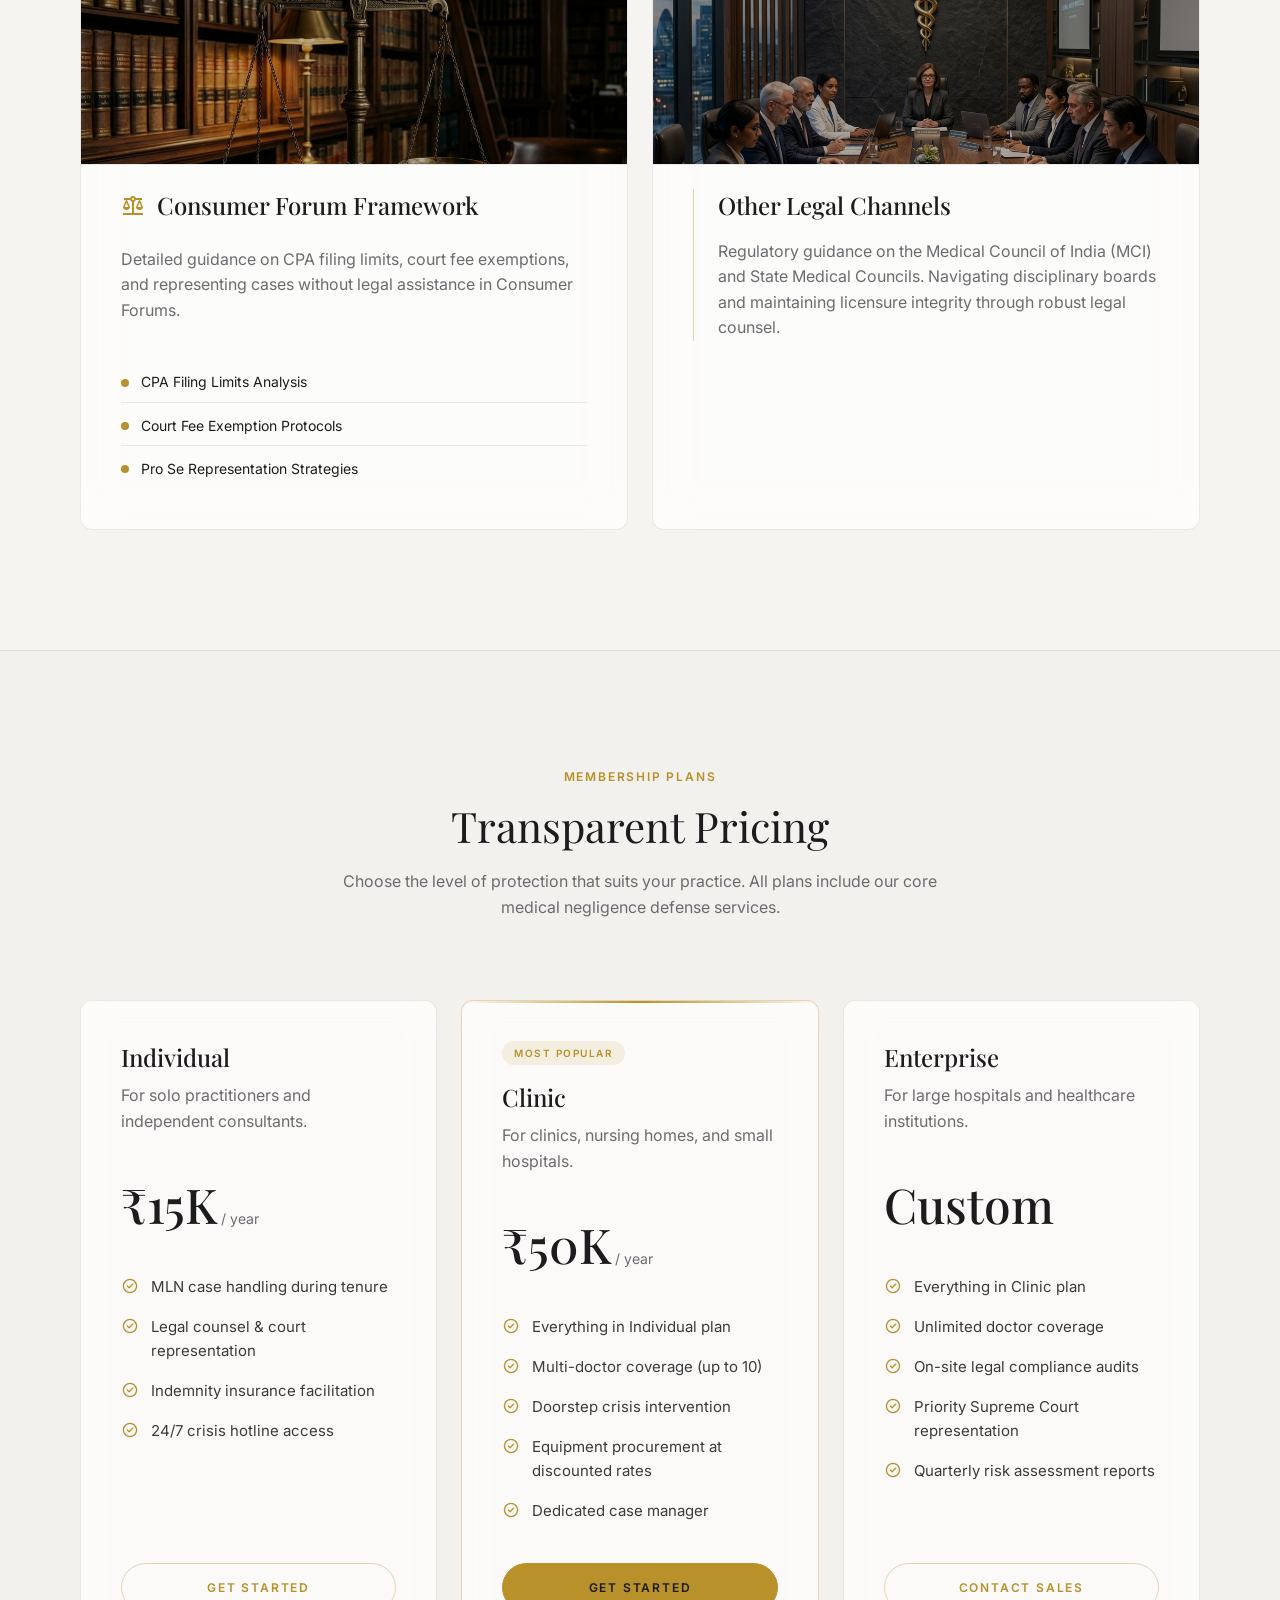
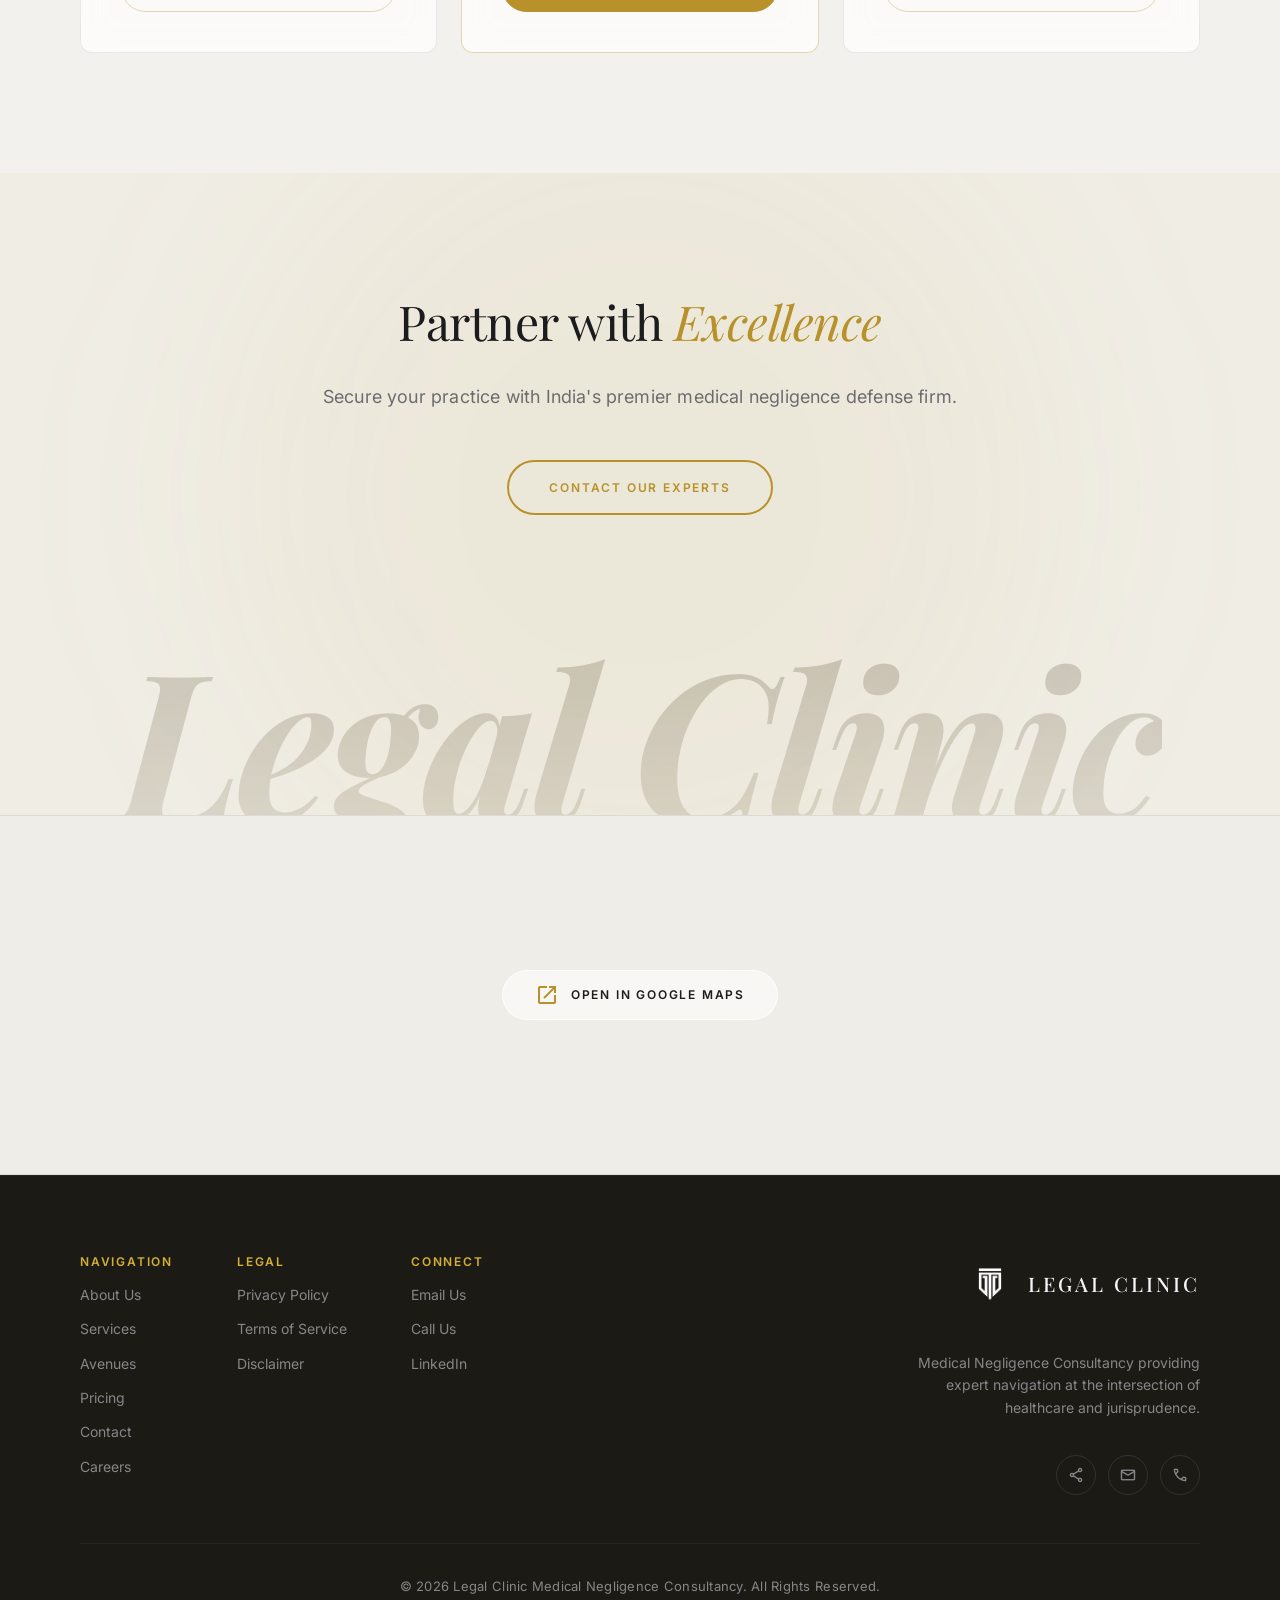
==== commit 30195a3f: "Update text copy across index and contact pages" ====
--- a/index.html
+++ b/index.html
@@ -105,7 +105,7 @@
         Expert medical negligence consultation, meticulous documentation, and authoritative forensic guidance tailored for high-stakes litigation.
       </p>
       <div class="hero__actions fade-up" style="transition-delay: 400ms;">
-        <a href="contact.html" class="btn btn--primary interactive">Book Consultation</a>
+        <a href="contact.html" class="btn btn--primary interactive">Book Appointment</a>
         <a href="#services" class="btn btn--outline interactive">Explore Services</a>
       </div>
     </div>
@@ -167,7 +167,7 @@
       <div class="team__header fade-up">
         <div>
           <span class="font-label-md text-gold" style="display:block;margin-bottom:16px;">Leadership</span>
-          <h2 class="font-headline-lg text-off-white">The Architects of Defense</h2>
+          <h2 class="font-headline-lg text-off-white">Meet The Team</h2>
         </div>
         <p class="font-body-md">A formidable alliance of senior medical practitioners and seasoned advocates, forging an impenetrable defense for the healthcare fraternity.</p>
       </div>
--- a/style.css
+++ b/style.css
@@ -893,7 +893,7 @@
 
 .ethos__pills { display: flex; flex-wrap: wrap; gap: 12px; margin-top: 24px; }
 
-.ethos__image-wrapper { position: relative; width: 100%; max-width: 480px; margin: 0 auto; }
+.ethos__image-wrapper { position: relative; width: 100%; max-width: 528px; margin: 0 auto; align-self: center; }
 .ethos__image {
   width: 100%; height: auto;
   border-radius: var(--radius-xl);
